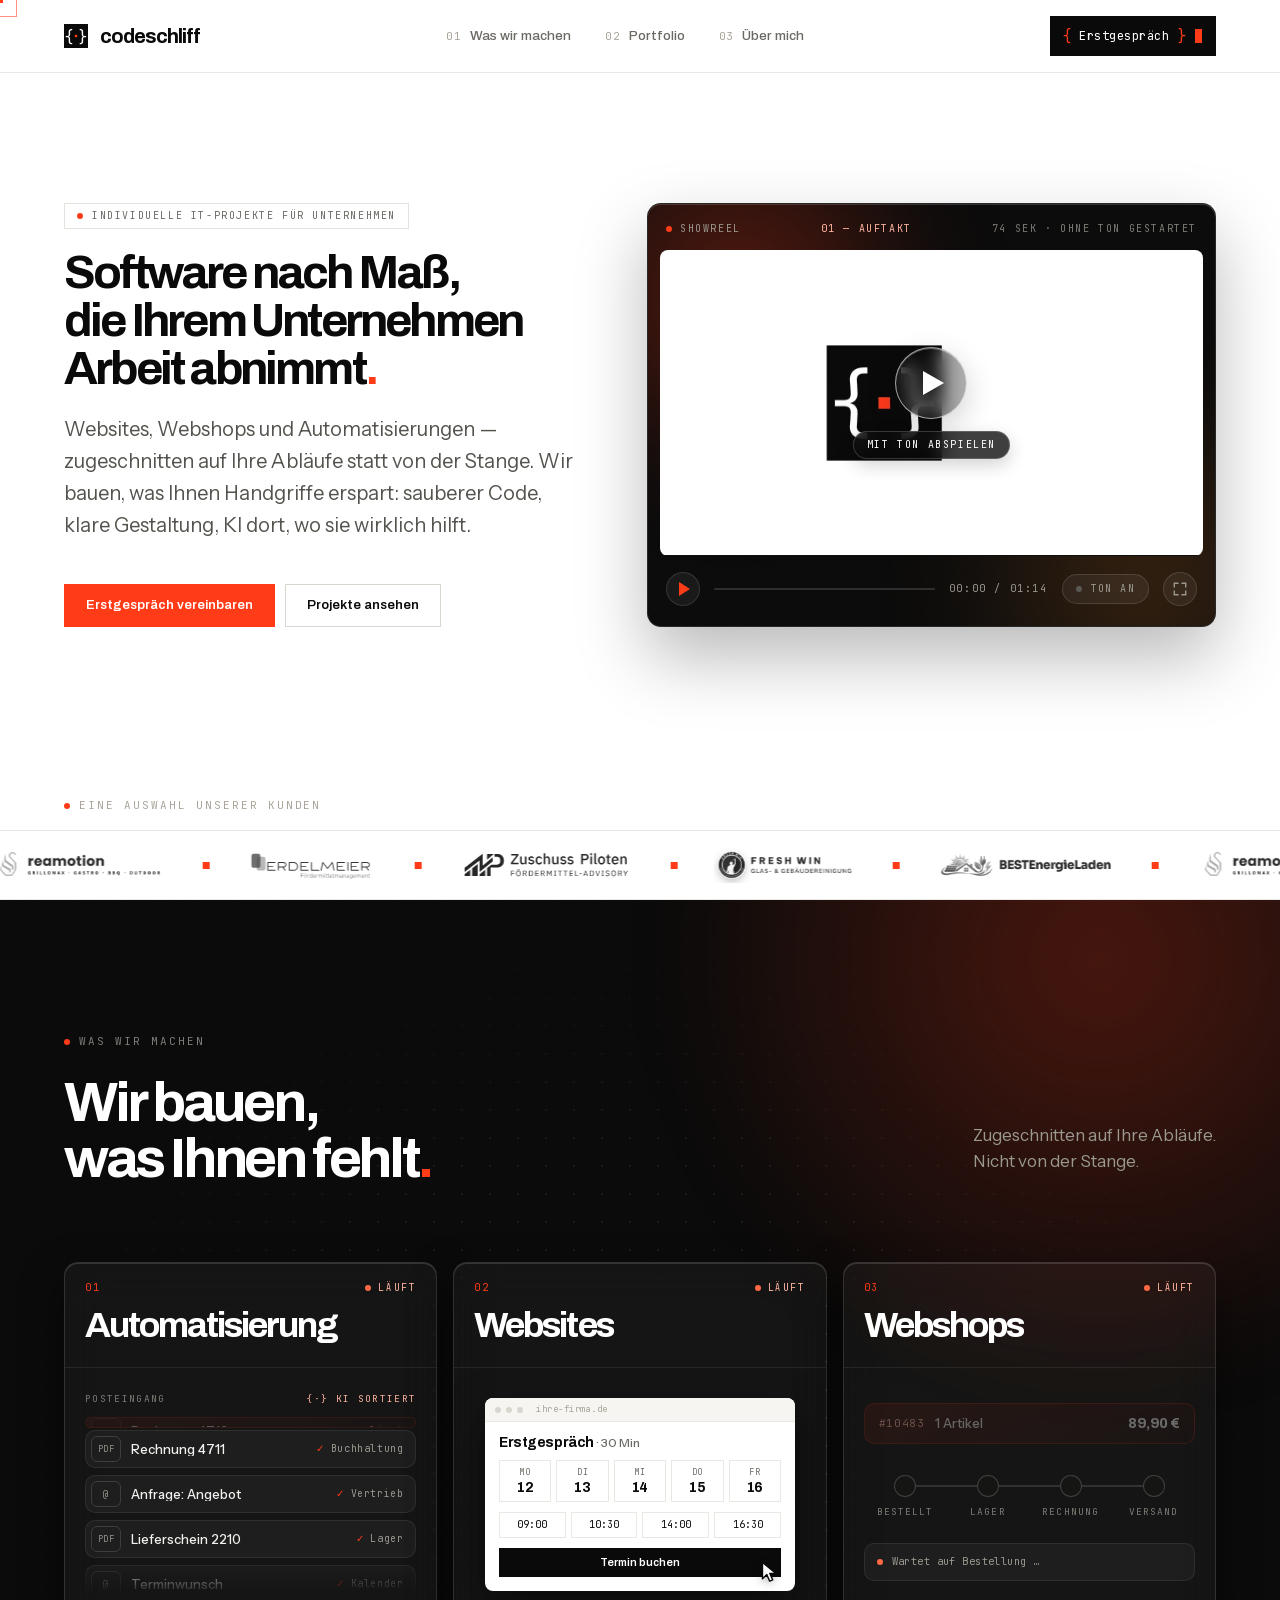
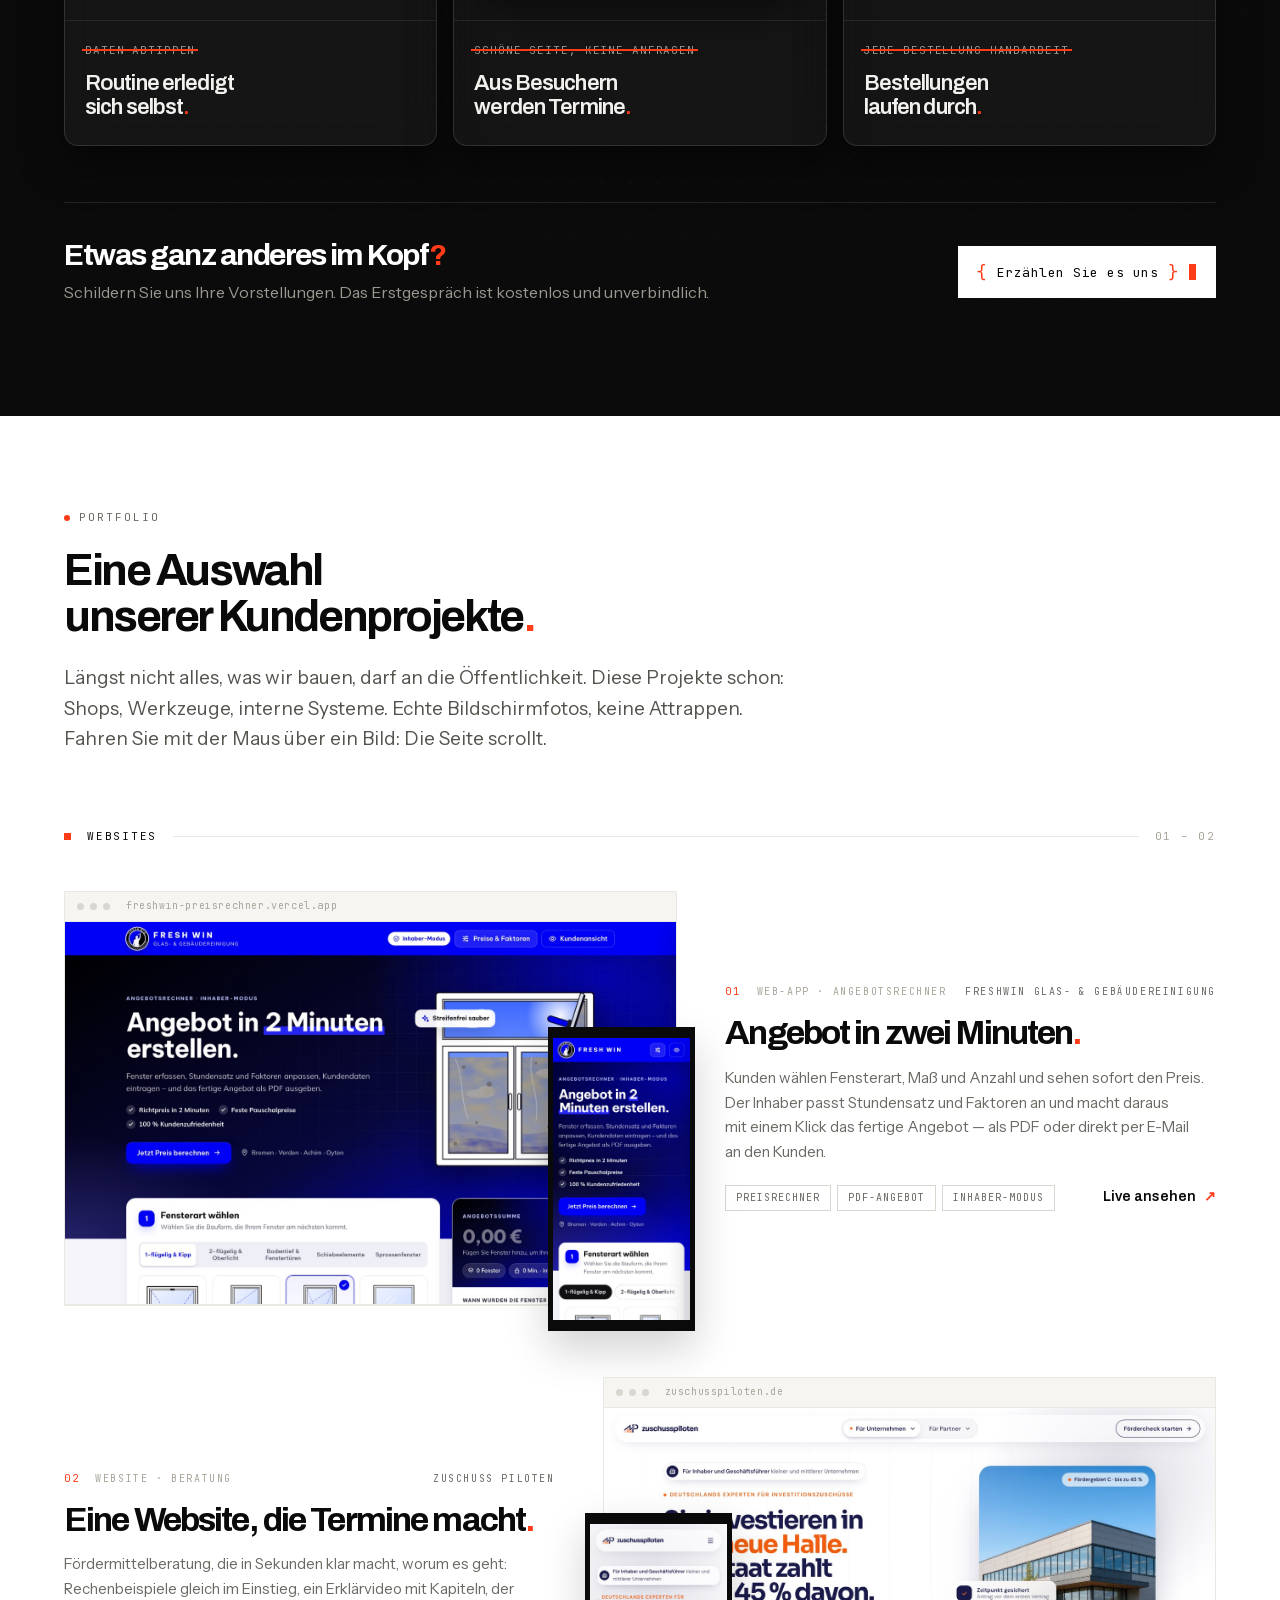
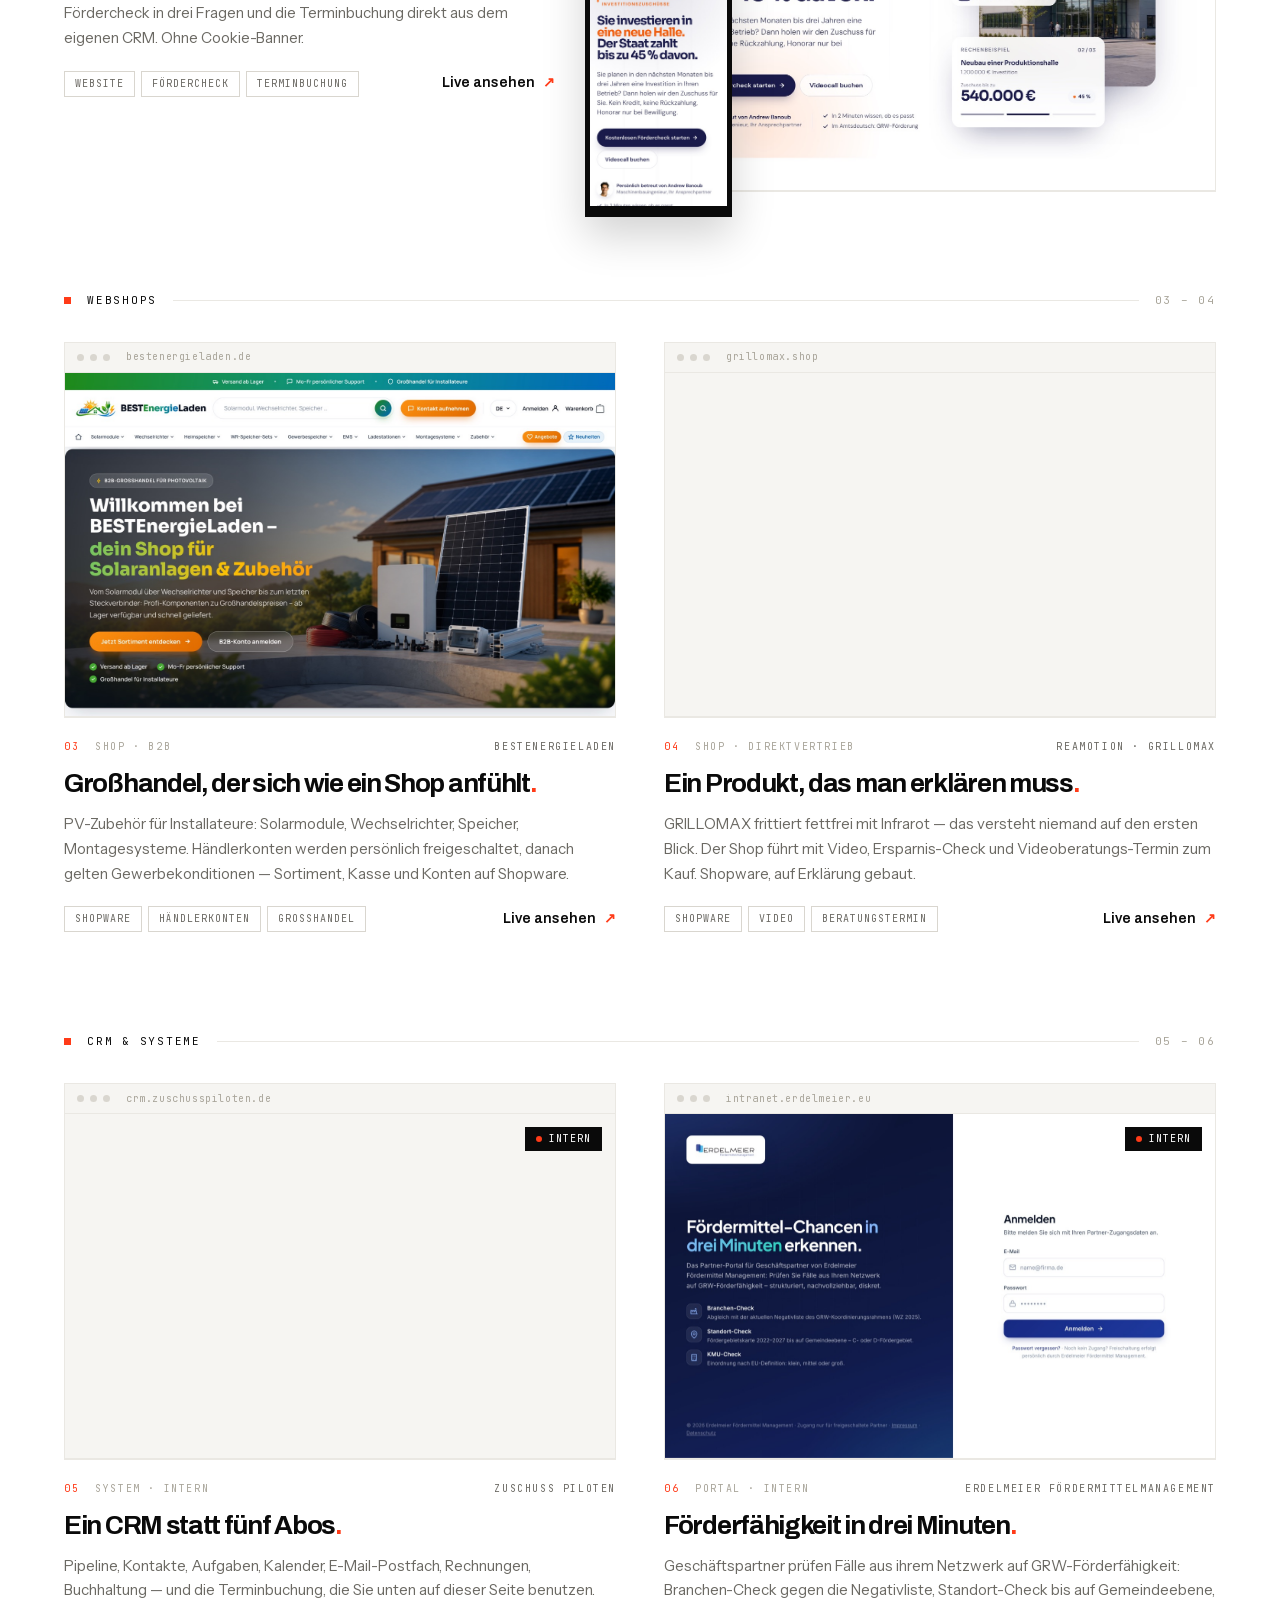
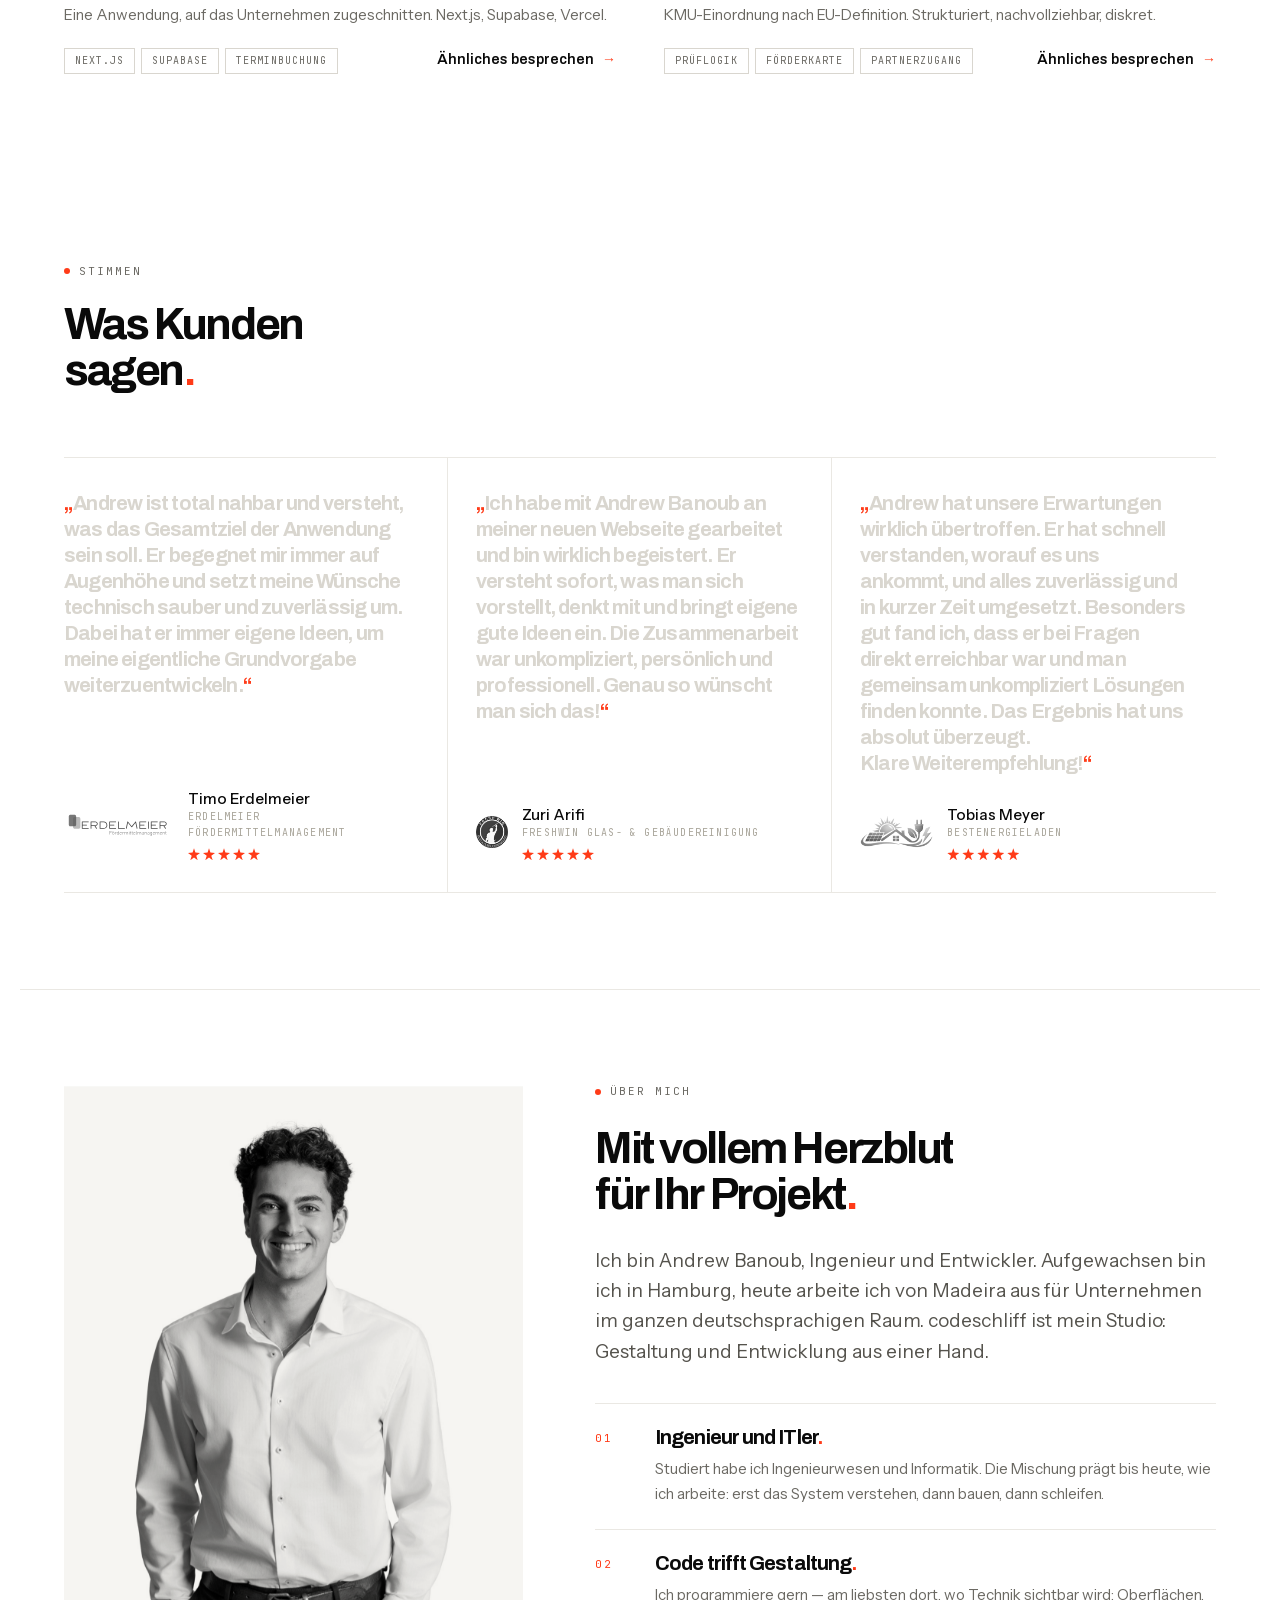
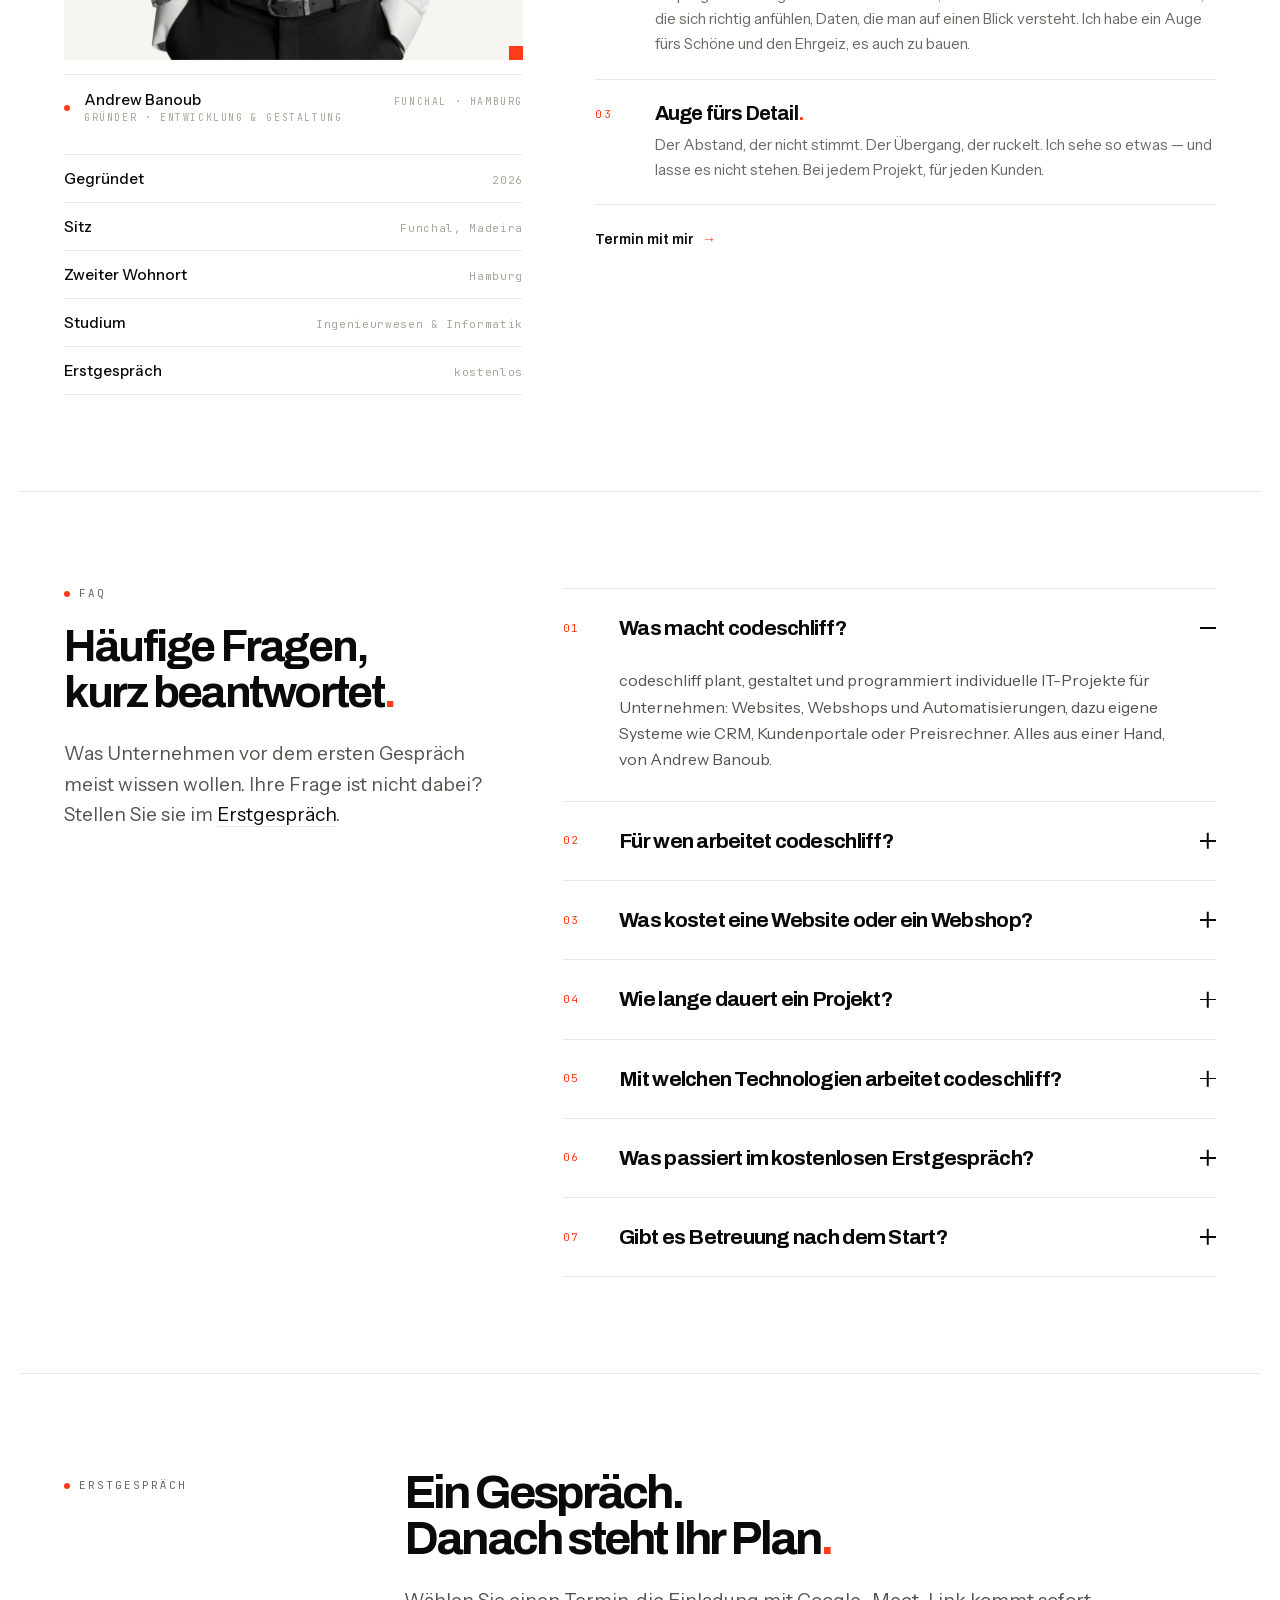
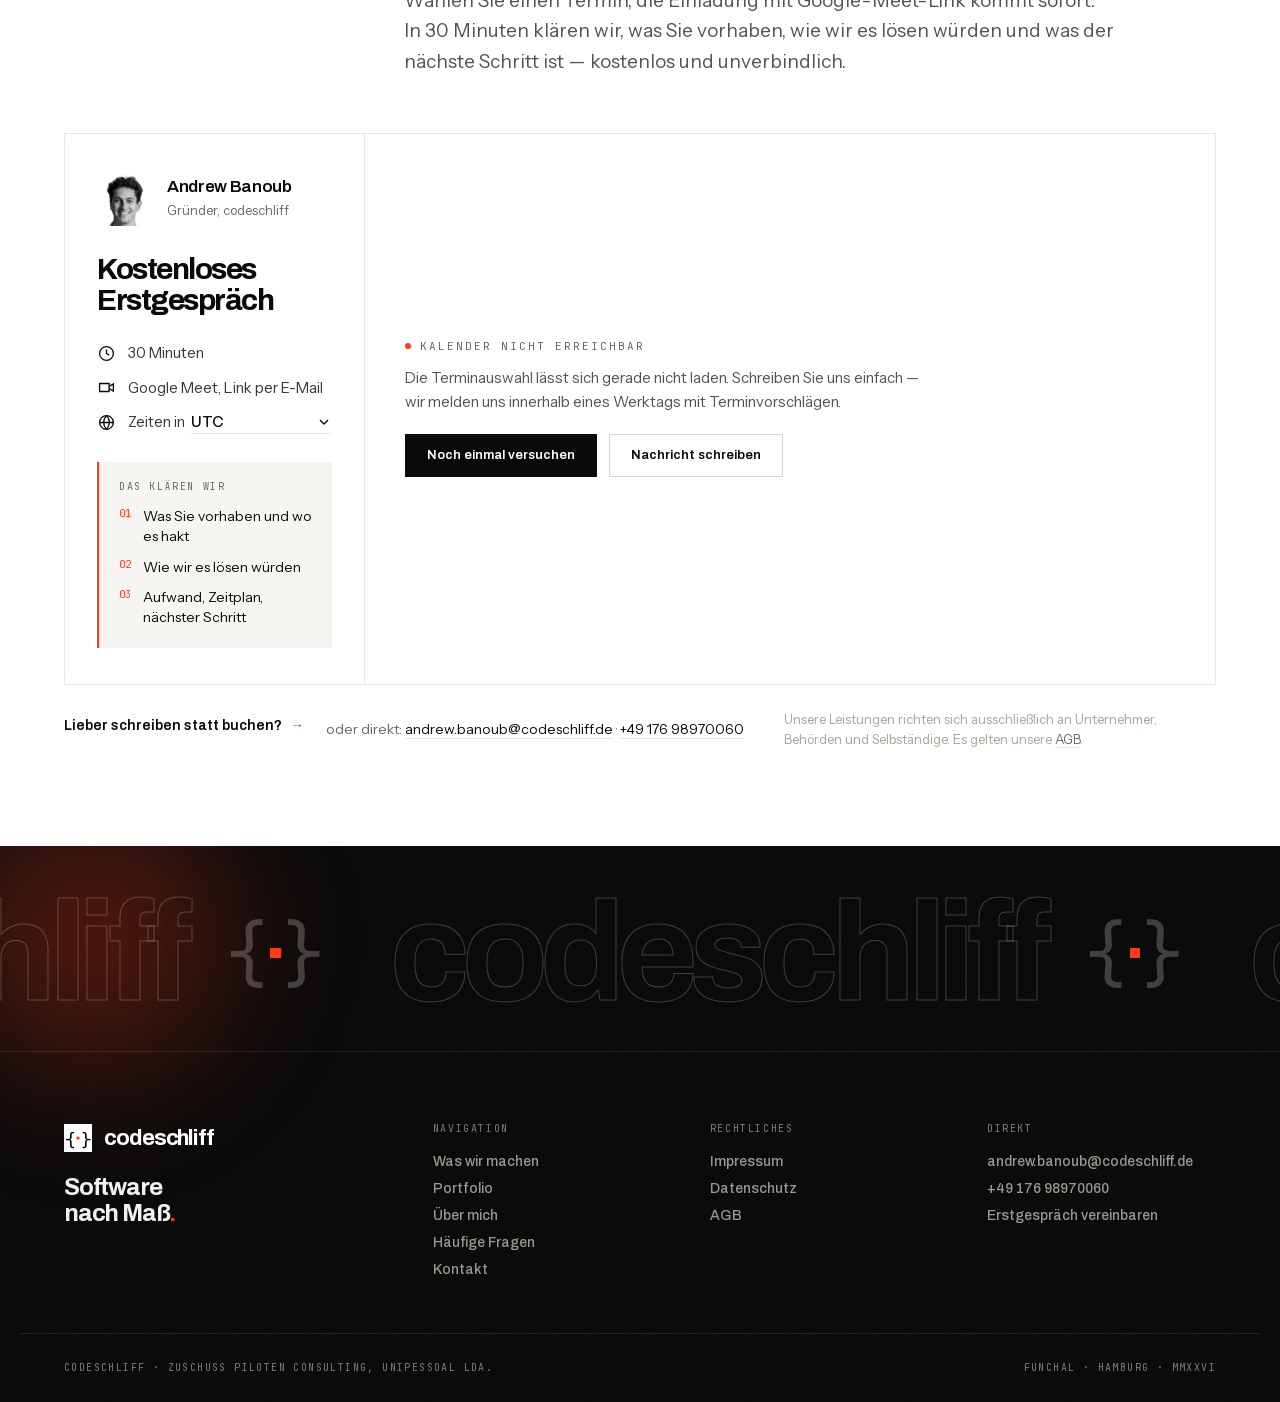
==== index.html @ 1fa479f0 "SEO-Ausbau: Kopfbereich, Datengraph, Haeufige Fragen, Sitemap, Icons - Titel und Beschreibung auf Su" ====
<!DOCTYPE html>
<html lang="de">
<head>
  <meta charset="UTF-8">
  <meta name="viewport" content="width=device-width, initial-scale=1.0">
  <title>Websites, Webshops &amp; Software nach Maß | codeschliff</title>
  <meta name="description" content="Websites, Webshops und Automatisierungen nach Maß für Unternehmen im deutschsprachigen Raum. Geplant und gebaut von Andrew Banoub. Erstgespräch kostenlos.">
  <meta name="author" content="Andrew Banoub">

  <link rel="canonical" href="https://codeschliff.de/">
  <link rel="alternate" hreflang="de" href="https://codeschliff.de/">
  <link rel="alternate" hreflang="x-default" href="https://codeschliff.de/">
  <meta name="robots" content="index, follow, max-image-preview:large, max-snippet:-1, max-video-preview:-1">
  <meta name="theme-color" content="#0A0A0A">
  <link rel="manifest" href="site.webmanifest">

  <!-- Vorschau beim Teilen. Absolute Adressen sind Pflicht: relative Pfade
       loesen nicht jeder Dienst zuverlaessig auf. -->
  <meta property="og:title" content="codeschliff: Software nach Maß, die Ihrem Unternehmen Arbeit abnimmt">
  <meta property="og:description" content="Individuelle Websites, Webshops und Automatisierungen für Unternehmen in Deutschland, Österreich und der Schweiz. Alles aus einer Hand, von Andrew Banoub. Kostenloses Erstgespräch per Google Meet.">
  <meta property="og:image" content="https://codeschliff.de/assets/img/og-codeschliff.png">
  <meta property="og:image:type" content="image/png">
  <meta property="og:image:width" content="1200">
  <meta property="og:image:height" content="630">
  <meta property="og:image:alt" content="codeschliff: Software nach Maß. Websites, Webshops, Automatisierung. Erstgespräch kostenlos.">
  <meta property="og:url" content="https://codeschliff.de/">
  <meta property="og:site_name" content="codeschliff">
  <meta property="og:type" content="website">
  <meta property="og:locale" content="de_DE">
  <meta property="og:video" content="https://codeschliff.de/assets/video/codeschliff.mp4">
  <meta property="og:video:type" content="video/mp4">
  <meta property="og:video:width" content="1920">
  <meta property="og:video:height" content="1080">

  <meta name="twitter:card" content="summary_large_image">
  <meta name="twitter:title" content="codeschliff: Software nach Maß, die Ihrem Unternehmen Arbeit abnimmt">
  <meta name="twitter:description" content="Individuelle Websites, Webshops und Automatisierungen für Unternehmen in Deutschland, Österreich und der Schweiz. Alles aus einer Hand, von Andrew Banoub. Kostenloses Erstgespräch per Google Meet.">
  <meta name="twitter:image" content="https://codeschliff.de/assets/img/og-codeschliff.png">
  <meta name="twitter:image:alt" content="codeschliff: Software nach Maß. Websites, Webshops, Automatisierung. Erstgespräch kostenlos.">

  <link rel="icon" type="image/png" sizes="48x48" href="assets/img/icon-48.png">
  <link rel="icon" type="image/png" sizes="192x192" href="assets/img/icon-192.png">
  <link rel="icon" type="image/png" sizes="32x32" href="assets/img/favicon-32.png">
  <link rel="icon" type="image/png" sizes="16x16" href="assets/img/favicon-16.png">
  <link rel="apple-touch-icon" sizes="180x180" href="assets/img/apple-touch-icon.png">

  <!-- Schneller Start: Schriften und Startbild des Films vorab, Verbindung zum Buchungs-CRM vorbereiten -->
  <link rel="preload" href="assets/fonts/Archivo-latin.woff2" as="font" type="font/woff2" crossorigin>
  <link rel="preload" href="assets/fonts/InstrumentSans-latin.woff2" as="font" type="font/woff2" crossorigin>
  <link rel="preload" href="assets/img/poster-film.jpg" as="image" fetchpriority="high">
  <link rel="preconnect" href="https://crm.zuschusspiloten.de" crossorigin>

  <link rel="stylesheet" href="css/fonts.css">
  <link rel="stylesheet" href="css/tokens.css">
  <link rel="stylesheet" href="css/style.css">
  <noscript><style>.preloader, .cursor, .scroll-progress { display: none !important; }</style></noscript>

  <!-- Strukturierte Daten (schema.org): Firma, Person, Website, Seite mit
       Fragen, Film und Portfolio als ein Graph. Die Fragen und Antworten
       muessen woertlich zum sichtbaren Abschnitt #fragen passen. -->
  <script type="application/ld+json">
  {
    "@context": "https://schema.org",
    "@graph": [
      {
        "@type": [
          "ProfessionalService",
          "Organization"
        ],
        "@id": "https://codeschliff.de/#organisation",
        "name": "codeschliff",
        "alternateName": "codeschliff.de",
        "legalName": "Zuschuss Piloten Consulting, Unipessoal Lda.",
        "url": "https://codeschliff.de/",
        "logo": {
          "@type": "ImageObject",
          "url": "https://codeschliff.de/assets/img/apple-touch-icon.png",
          "width": 180,
          "height": 180
        },
        "image": "https://codeschliff.de/assets/img/og-codeschliff.png",
        "description": "codeschliff plant, gestaltet und programmiert individuelle IT-Projekte für Unternehmen: Websites, Webshops und Automatisierungen, dazu eigene Systeme wie CRM, Kundenportale und Preisrechner. Software nach Maß, die Arbeit abnimmt.",
        "slogan": "Software nach Maß.",
        "email": "andrew.banoub@codeschliff.de",
        "telephone": "+49 176 98970060",
        "vatID": "PT519286251",
        "taxID": "519286251",
        "foundingDate": "2026",
        "address": {
          "@type": "PostalAddress",
          "streetAddress": "Impasse da Murta 3E",
          "postalCode": "9060-354",
          "addressLocality": "Funchal",
          "addressRegion": "Madeira",
          "addressCountry": "PT"
        },
        "founder": {
          "@id": "https://codeschliff.de/#andrew-banoub"
        },
        "employee": {
          "@id": "https://codeschliff.de/#andrew-banoub"
        },
        "contactPoint": {
          "@type": "ContactPoint",
          "contactType": "Erstgespräch und Anfragen",
          "email": "andrew.banoub@codeschliff.de",
          "telephone": "+49 176 98970060",
          "availableLanguage": [
            "de",
            "en"
          ],
          "areaServed": [
            "DE",
            "AT",
            "CH"
          ]
        },
        "areaServed": [
          {
            "@type": "Country",
            "name": "Deutschland"
          },
          {
            "@type": "Country",
            "name": "Österreich"
          },
          {
            "@type": "Country",
            "name": "Schweiz"
          }
        ],
        "knowsLanguage": [
          "de",
          "en"
        ],
        "knowsAbout": [
          "Webentwicklung",
          "Webdesign",
          "Webshop-Entwicklung",
          "Shopware",
          "Next.js",
          "Supabase",
          "Automatisierung von Geschäftsprozessen",
          "CRM-Entwicklung",
          "Individuelle Software",
          "Künstliche Intelligenz"
        ],
        "hasOfferCatalog": {
          "@type": "OfferCatalog",
          "name": "Leistungen von codeschliff",
          "itemListElement": [
            {
              "@type": "Offer",
              "itemOffered": {
                "@type": "Service",
                "name": "Websites",
                "serviceType": "Webdesign und Webentwicklung",
                "description": "Websites mit klarer Struktur und hohem Tempo, die aus Besuchern Anfragen und Termine machen.",
                "provider": {
                  "@id": "https://codeschliff.de/#organisation"
                },
                "areaServed": [
                  "DE",
                  "AT",
                  "CH"
                ]
              }
            },
            {
              "@type": "Offer",
              "itemOffered": {
                "@type": "Service",
                "name": "Webshops",
                "serviceType": "Webshop-Entwicklung",
                "description": "Webshops mit Sortiment, Kasse und Versand, angebunden an Lager und Rechnung, zum Beispiel mit Shopware.",
                "provider": {
                  "@id": "https://codeschliff.de/#organisation"
                },
                "areaServed": [
                  "DE",
                  "AT",
                  "CH"
                ]
              }
            },
            {
              "@type": "Offer",
              "itemOffered": {
                "@type": "Service",
                "name": "Automatisierung",
                "serviceType": "Prozessautomatisierung",
                "description": "Automatisierungen, die Routine erledigen: Daten nicht mehr abtippen, Anfragen und Dokumente automatisch sortieren, mit KI dort, wo sie hilft.",
                "provider": {
                  "@id": "https://codeschliff.de/#organisation"
                },
                "areaServed": [
                  "DE",
                  "AT",
                  "CH"
                ]
              }
            },
            {
              "@type": "Offer",
              "itemOffered": {
                "@type": "Service",
                "name": "Individuelle Software",
                "serviceType": "Softwareentwicklung nach Maß",
                "description": "Eigene Systeme wie CRM, Kundenportale, Partner-Portale und Preisrechner, zugeschnitten auf die Abläufe eines Unternehmens.",
                "provider": {
                  "@id": "https://codeschliff.de/#organisation"
                },
                "areaServed": [
                  "DE",
                  "AT",
                  "CH"
                ]
              }
            }
          ]
        }
      },
      {
        "@type": "Person",
        "@id": "https://codeschliff.de/#andrew-banoub",
        "name": "Andrew Banoub",
        "givenName": "Andrew",
        "familyName": "Banoub",
        "jobTitle": "Gründer von codeschliff, Ingenieur und Entwickler",
        "url": "https://codeschliff.de/#studio",
        "image": "https://codeschliff.de/assets/img/andrew-banoub.jpg",
        "worksFor": {
          "@id": "https://codeschliff.de/#organisation"
        },
        "description": "Ingenieur und Entwickler mit Studium in Ingenieurwesen und Informatik. Aufgewachsen in Hamburg, arbeitet von Madeira aus für Unternehmen im deutschsprachigen Raum.",
        "knowsLanguage": [
          "de",
          "en"
        ],
        "knowsAbout": [
          "Webentwicklung",
          "Webdesign",
          "Softwareentwicklung",
          "Automatisierung",
          "Ingenieurwesen",
          "Informatik"
        ]
      },
      {
        "@type": "WebSite",
        "@id": "https://codeschliff.de/#website",
        "url": "https://codeschliff.de/",
        "name": "codeschliff",
        "alternateName": "codeschliff.de",
        "description": "Websites, Webshops und Automatisierungen nach Maß für Unternehmen im deutschsprachigen Raum. Geplant und gebaut von Andrew Banoub. Erstgespräch kostenlos.",
        "inLanguage": "de-DE",
        "publisher": {
          "@id": "https://codeschliff.de/#organisation"
        }
      },
      {
        "@type": [
          "WebPage",
          "FAQPage"
        ],
        "@id": "https://codeschliff.de/#webseite",
        "url": "https://codeschliff.de/",
        "name": "Websites, Webshops & Software nach Maß | codeschliff",
        "description": "Websites, Webshops und Automatisierungen nach Maß für Unternehmen im deutschsprachigen Raum. Geplant und gebaut von Andrew Banoub. Erstgespräch kostenlos.",
        "inLanguage": "de-DE",
        "isPartOf": {
          "@id": "https://codeschliff.de/#website"
        },
        "about": {
          "@id": "https://codeschliff.de/#organisation"
        },
        "primaryImageOfPage": {
          "@type": "ImageObject",
          "url": "https://codeschliff.de/assets/img/og-codeschliff.png",
          "width": 1200,
          "height": 630
        },
        "dateModified": "2026-11-03",
        "mainEntity": [
          {
            "@type": "Question",
            "name": "Was macht codeschliff?",
            "acceptedAnswer": {
              "@type": "Answer",
              "text": "codeschliff plant, gestaltet und programmiert individuelle IT-Projekte für Unternehmen: Websites, Webshops und Automatisierungen, dazu eigene Systeme wie CRM, Kundenportale oder Preisrechner. Alles aus einer Hand, von Andrew Banoub."
            }
          },
          {
            "@type": "Question",
            "name": "Für wen arbeitet codeschliff?",
            "acceptedAnswer": {
              "@type": "Answer",
              "text": "Für Unternehmen, Selbständige und Behörden im deutschsprachigen Raum, also in Deutschland, Österreich und der Schweiz. Andrew arbeitet von Madeira aus, sein zweiter Wohnort ist Hamburg. Besprochen wird per Google Meet, Telefon und E-Mail."
            }
          },
          {
            "@type": "Question",
            "name": "Was kostet eine Website oder ein Webshop?",
            "acceptedAnswer": {
              "@type": "Answer",
              "text": "Das hängt vom Umfang ab: wie viele Seiten, welche Funktionen, welche Anbindungen an bestehende Systeme. Nach dem kostenlosen Erstgespräch bekommen Sie ein klares Angebot, bevor die Arbeit beginnt."
            }
          },
          {
            "@type": "Question",
            "name": "Wie lange dauert ein Projekt?",
            "acceptedAnswer": {
              "@type": "Answer",
              "text": "Eine klare Website steht oft schon nach wenigen Wochen. Ein Webshop oder ein System mit Schnittstellen braucht mehr Zeit. Den Zeitplan legen wir im Erstgespräch gemeinsam fest."
            }
          },
          {
            "@type": "Question",
            "name": "Mit welchen Technologien arbeitet codeschliff?",
            "acceptedAnswer": {
              "@type": "Answer",
              "text": "Mit dem, was zum Projekt passt. Websites und Systeme entstehen zum Beispiel mit Next.js, Supabase und Vercel, Webshops mit Shopware. KI kommt dort zum Einsatz, wo sie wirklich Arbeit abnimmt, etwa beim Sortieren eingehender Anfragen und Dokumente."
            }
          },
          {
            "@type": "Question",
            "name": "Was passiert im kostenlosen Erstgespräch?",
            "acceptedAnswer": {
              "@type": "Answer",
              "text": "Wir sprechen 30 Minuten per Google Meet, kostenlos und unverbindlich. Wir klären, was Sie vorhaben, wie wir es lösen würden und was der nächste Schritt ist. Den Termin buchen Sie direkt hier auf der Seite."
            }
          },
          {
            "@type": "Question",
            "name": "Gibt es Betreuung nach dem Start?",
            "acceptedAnswer": {
              "@type": "Answer",
              "text": "Ja. Auf Wunsch kümmert sich codeschliff auch nach dem Start um Betrieb, Pflege und Weiterentwicklung, damit Website, Shop oder System zuverlässig weiterlaufen."
            }
          }
        ]
      },
      {
        "@type": "VideoObject",
        "@id": "https://codeschliff.de/#film",
        "name": "codeschliff Showreel: Software nach Maß in 74 Sekunden",
        "description": "Kurzfilm über codeschliff: Websites, Webshops und Automatisierungen, die Routine erledigen und Unternehmen Arbeit abnehmen.",
        "thumbnailUrl": [
          "https://codeschliff.de/assets/img/poster-film.jpg"
        ],
        "uploadDate": "2026-10-13T12:00:00+02:00",
        "duration": "PT1M14S",
        "contentUrl": "https://codeschliff.de/assets/video/codeschliff.mp4",
        "inLanguage": "de",
        "publisher": {
          "@id": "https://codeschliff.de/#organisation"
        },
        "isPartOf": {
          "@id": "https://codeschliff.de/#webseite"
        }
      },
      {
        "@type": "ItemList",
        "@id": "https://codeschliff.de/#portfolio",
        "name": "Portfolio: Eine Auswahl unserer Kundenprojekte",
        "numberOfItems": 6,
        "itemListElement": [
          {
            "@type": "ListItem",
            "position": 1,
            "item": {
              "@type": "CreativeWork",
              "name": "Angebot in zwei Minuten",
              "description": "Kunden wählen Fensterart, Maß und Anzahl und sehen sofort den Preis. Der Inhaber macht daraus mit einem Klick das fertige Angebot als PDF oder per E-Mail.",
              "genre": "Web-App, Angebotsrechner",
              "image": "https://codeschliff.de/assets/img/arbeiten/freshwin-desktop.jpg",
              "creator": {
                "@id": "https://codeschliff.de/#organisation"
              },
              "sourceOrganization": {
                "@type": "Organization",
                "name": "FreshWin Glas- & Gebäudereinigung"
              },
              "url": "https://freshwin-preisrechner.vercel.app/"
            }
          },
          {
            "@type": "ListItem",
            "position": 2,
            "item": {
              "@type": "CreativeWork",
              "name": "Eine Website, die Termine macht",
              "description": "Fördermittelberatung mit Rechenbeispielen im Einstieg, Erklärvideo mit Kapiteln, Fördercheck in drei Fragen und Terminbuchung direkt aus dem eigenen CRM.",
              "genre": "Website, Beratung",
              "image": "https://codeschliff.de/assets/img/arbeiten/zuschusspiloten-desktop.jpg",
              "creator": {
                "@id": "https://codeschliff.de/#organisation"
              },
              "sourceOrganization": {
                "@type": "Organization",
                "name": "Zuschuss Piloten"
              },
              "url": "https://zuschusspiloten.de/"
            }
          },
          {
            "@type": "ListItem",
            "position": 3,
            "item": {
              "@type": "CreativeWork",
              "name": "Großhandel, der sich wie ein Shop anfühlt",
              "description": "PV-Zubehör für Installateure mit persönlich freigeschalteten Händlerkonten und Gewerbekonditionen auf Shopware.",
              "genre": "Webshop, B2B (Shopware)",
              "image": "https://codeschliff.de/assets/img/arbeiten/bestenergieladen-desktop.jpg",
              "creator": {
                "@id": "https://codeschliff.de/#organisation"
              },
              "sourceOrganization": {
                "@type": "Organization",
                "name": "BESTEnergieLaden"
              },
              "url": "https://bestenergieladen.de/"
            }
          },
          {
            "@type": "ListItem",
            "position": 4,
            "item": {
              "@type": "CreativeWork",
              "name": "Ein Produkt, das man erklären muss",
              "description": "Shop für eine fettfreie Infrarot-Fritteuse, der mit Video, Ersparnis-Check und Videoberatungs-Termin zum Kauf führt.",
              "genre": "Webshop, Direktvertrieb (Shopware)",
              "image": "https://codeschliff.de/assets/img/arbeiten/grillomax-desktop.jpg",
              "creator": {
                "@id": "https://codeschliff.de/#organisation"
              },
              "sourceOrganization": {
                "@type": "Organization",
                "name": "reamotion · GRILLOMAX"
              },
              "url": "https://grillomax.shop/"
            }
          },
          {
            "@type": "ListItem",
            "position": 5,
            "item": {
              "@type": "CreativeWork",
              "name": "Ein CRM statt fünf Abos",
              "description": "Pipeline, Kontakte, Aufgaben, Kalender, E-Mail-Postfach, Rechnungen und Buchhaltung in einer auf das Unternehmen zugeschnittenen Anwendung (Next.js, Supabase, Vercel).",
              "genre": "Individuelle Software, CRM",
              "image": "https://codeschliff.de/assets/img/arbeiten/crm-desktop.jpg",
              "creator": {
                "@id": "https://codeschliff.de/#organisation"
              },
              "sourceOrganization": {
                "@type": "Organization",
                "name": "Zuschuss Piloten"
              }
            }
          },
          {
            "@type": "ListItem",
            "position": 6,
            "item": {
              "@type": "CreativeWork",
              "name": "Förderfähigkeit in drei Minuten",
              "description": "Partner-Portal, in dem Geschäftspartner Fälle auf GRW-Förderfähigkeit prüfen: Branchen-, Standort- und KMU-Check.",
              "genre": "Partner-Portal",
              "image": "https://codeschliff.de/assets/img/arbeiten/intranet-desktop.jpg",
              "creator": {
                "@id": "https://codeschliff.de/#organisation"
              },
              "sourceOrganization": {
                "@type": "Organization",
                "name": "Erdelmeier Fördermittelmanagement"
              }
            }
          }
        ]
      }
    ]
  }
  </script>
</head>
<body>

  <a class="skip-link" href="#top">Zum Inhalt springen</a>

  <!-- ══════════════════ PRELOADER ══════════════════ -->
  <div class="preloader" id="preloader" aria-hidden="true">
    <div class="preloader__mark">
      <span class="preloader__brace preloader__brace--l">{</span>
      <span class="preloader__dot"></span>
      <span class="preloader__brace preloader__brace--r">}</span>
    </div>
    <div class="preloader__meta">
      <span class="preloader__label">codeschliff wird geladen</span>
      <span class="preloader__count" id="preloaderCount">0</span>
    </div>
  </div>

  <!-- ══════════════════ CURSOR ══════════════════ -->
  <div class="cursor" id="cursor" aria-hidden="true">
    <div class="cursor__dot" id="cursorDot"></div>
    <div class="cursor__ring" id="cursorRing"><span class="cursor__label" id="cursorLabel"></span></div>
  </div>

  <!-- Scroll-Fortschritt -->
  <div class="scroll-progress" id="scrollProgress" aria-hidden="true"></div>

  <!-- ══════════════════ KOPFZEILE ══════════════════ -->
  <header class="header" id="header">
    <div class="header__inner">
      <a href="#top" class="header__brand" data-cursor="link" aria-label="codeschliff — zum Seitenanfang">
        <svg class="logo-mark" width="24" height="24" viewBox="0 0 100 100" aria-hidden="true">
          <rect class="logo-mark__bg" width="100" height="100" fill="#0A0A0A"/>
          <text class="logo-mark__brace" x="21" y="54" font-size="66" text-anchor="middle" dominant-baseline="central" fill="#FFFFFF">{</text>
          <rect class="logo-mark__dot" x="45" y="45" width="10" height="10" fill="#FF3B18"/>
          <text class="logo-mark__brace" x="79" y="54" font-size="66" text-anchor="middle" dominant-baseline="central" fill="#FFFFFF">}</text>
        </svg>
        <span class="header__wordmark">codeschliff</span>
      </a>
      <nav class="header__nav" aria-label="Hauptnavigation">
        <a href="#was" class="header__link" data-cursor="link"><span class="header__num">01</span><span data-scramble>Was wir machen</span></a>
        <a href="#arbeiten" class="header__link" data-cursor="link"><span class="header__num">02</span><span data-scramble>Portfolio</span></a>
        <a href="#studio" class="header__link" data-cursor="link"><span class="header__num">03</span><span data-scramble>Über mich</span></a>
      </nav>
      <div class="header__side">
        <a href="#kontakt" class="btn-code header__cta" data-cursor="button" data-magnetic aria-label="Erstgespräch vereinbaren">
          <span class="btn-code__klammer" aria-hidden="true">{</span>
          <span class="btn-code__text" data-scramble>Erstgespräch</span>
          <span class="btn-code__klammer" aria-hidden="true">}</span>
          <span class="btn-code__cursor" aria-hidden="true"></span>
        </a>
      </div>
      <button class="header__burger" id="burger" aria-label="Menü öffnen" aria-expanded="false" aria-controls="mobileNav">
        <span></span><span></span>
      </button>
    </div>
  </header>

  <!-- Mobile Navigation -->
  <div class="mobile-nav" id="mobileNav" aria-hidden="true">
    <nav class="mobile-nav__list" aria-label="Mobile Navigation">
      <a href="#was" class="mobile-nav__link"><span>01</span>Was wir machen</a>
      <a href="#arbeiten" class="mobile-nav__link"><span>02</span>Portfolio</a>
      <a href="#studio" class="mobile-nav__link"><span>03</span>Über mich</a>
      <a href="#kontakt" class="mobile-nav__link mobile-nav__link--active"><span>04</span>Erstgespräch</a>
    </nav>
    <div class="mobile-nav__meta">
      <span>andrew.banoub@codeschliff.de</span>
      <span>Funchal · Hamburg</span>
    </div>
  </div>

  <main id="top">

    <!-- ══════════════════ HERO ══════════════════ -->
    <section class="hero" id="hero">
      <div class="hero__inner">
        <div class="hero__text">
          <div class="chip" data-reveal>
            <span class="chip__dot"></span>Individuelle IT-Projekte für Unternehmen
          </div>
          <h1 class="hero__title" aria-label="Software nach Maß, die Ihrem Unternehmen Arbeit abnimmt.">
            <span class="hero__line"><span class="hero__line-inner">Software nach&nbsp;Maß,</span></span>
            <span class="hero__line"><span class="hero__line-inner">die Ihrem Unternehmen</span></span>
            <span class="hero__line"><span class="hero__line-inner">Arbeit abnimmt<span class="text-signal">.</span></span></span>
          </h1>
          <p class="hero__lead" data-reveal>Websites, Webshops und Automatisierungen&nbsp;— zugeschnitten auf Ihre Abläufe statt von der Stange. Wir bauen, was Ihnen Handgriffe erspart: sauberer Code, klare Gestaltung, KI dort, wo sie wirklich&nbsp;hilft.</p>
          <div class="hero__actions" data-reveal>
            <a href="#kontakt" class="btn btn--primary" data-cursor="button" data-magnetic>Erstgespräch vereinbaren</a>
            <a href="#arbeiten" class="btn btn--outline" data-cursor="button" data-magnetic>Projekte ansehen</a>
          </div>
        </div>

        <!-- Das Kino: der Markenfilm als Leinwand. Die Infoleiste liegt
             ausserhalb des Bildes, weil der Film eigene Ecklabels traegt. -->
        <div class="hero__kino-wrap">
        <div class="kino" id="kino" data-hero-panel>
          <div class="grain" aria-hidden="true"></div>
          <div class="glow glow--a" aria-hidden="true"></div>
          <div class="glow glow--b" aria-hidden="true"></div>
          <div class="kino__leiste kino__leiste--oben">
            <span class="kino__label" aria-hidden="true"><i></i>Showreel</span>
            <span class="kino__kapitel" id="kinoKapitel" aria-hidden="true">01 — Auftakt</span>
            <span class="kino__dauer" aria-hidden="true">74 Sek · ohne Ton gestartet</span>
            <!-- nur in der Grossansicht sichtbar -->
            <button type="button" class="kino__zu" id="kinoZu" data-cursor="button" aria-label="Grossansicht schliessen"><span>Schließen</span><kbd>Esc</kbd></button>
          </div>
          <div class="kino__leinwand" id="kinoLeinwand">
            <video id="kinoVideo" data-cursor="link" data-cursor-label="ansehen" src="assets/video/codeschliff.mp4" poster="assets/img/poster-film.jpg" autoplay muted loop playsinline preload="metadata" aria-label="codeschliff Showreel: Websites, Webshops und Automatisierungen, 74 Sekunden"></video>
            <!-- Grosses Play-Zeichen und Klick aufs Bild: holen den Film in die
                 Grossansicht, mit Ton (beim ersten Mal von vorn). In der
                 Grossansicht pausiert ein Klick aufs Bild. -->
            <button type="button" class="kino__overlay" id="kinoOverlay" data-cursor="button" aria-label="Film in Grossansicht mit Ton abspielen">
              <span class="kino__playzeichen" aria-hidden="true"></span>
              <span class="kino__overlay-text" id="kinoOverlayText">Mit Ton abspielen</span>
            </button>
          </div>
          <div class="kino__leiste kino__leiste--unten">
            <button type="button" class="kino__pp" id="kinoPP" aria-label="Pause" data-cursor="button"><i aria-hidden="true"></i></button>
            <button type="button" class="kino__fortschritt" id="kinoSpur" aria-label="Im Film springen" data-cursor="button"><i id="kinoFortschritt"></i></button>
            <span class="kino__zeit kino__zeit--unten"><span id="kinoZeit">00:00</span> / 01:14</span>
            <button type="button" class="kino__ton" id="kinoTon" aria-pressed="false" data-cursor="button"><i aria-hidden="true"></i><span>Ton an</span></button>
            <button type="button" class="kino__voll" id="kinoVoll" aria-label="Vollbild" data-cursor="button"><svg viewBox="0 0 16 16" aria-hidden="true"><path class="kino__voll-auf" d="M1.5 5.5v-4h4M10.5 1.5h4v4M14.5 10.5v4h-4M5.5 14.5h-4v-4"/><path class="kino__voll-zu" d="M5.5 1.5v4h-4M14.5 5.5h-4v-4M10.5 14.5v-4h4M1.5 10.5h4v4"/></svg></button>
          </div>
        </div>
        </div>
      </div>
      <!-- Kundenleiste am unteren Rand des Heros: verankert die Falz -->
      <div class="hero__band">
        <div class="hero__band-label"><span class="label">Eine Auswahl unserer Kunden</span></div>
        <div class="marquee" aria-label="Kunden">
      <div class="marquee__track" id="marqueeTrack">
        <div class="marquee__group">
          <span class="kunde"><img src="assets/img/kunden/freshwin-wortmarke.png" alt="FreshWin Glas- und Gebäudereinigung" width="855" height="216" loading="lazy"></span><i></i>
          <span class="kunde"><img src="assets/img/kunden/bestenergieladen-wortmarke.png" alt="BESTEnergieLaden" width="1083" height="216" loading="lazy"></span><i></i>
          <span class="kunde"><img src="assets/img/kunden/grillomax-wortmarke.png" alt="reamotion GRILLOMAX" width="1005" height="204" loading="lazy"></span><i></i>
          <span class="kunde"><img src="assets/img/kunden/erdelmeier.svg" alt="Erdelmeier Fördermittelmanagement"  loading="lazy"></span><i></i>
          <span class="kunde"><img src="assets/img/kunden/zuschusspiloten.svg" alt="Zuschuss Piloten"  loading="lazy"></span><i></i>
        </div>
        <div class="marquee__group" aria-hidden="true">
          <span class="kunde"><img src="assets/img/kunden/freshwin-wortmarke.png" alt="" width="855" height="216" loading="lazy"></span><i></i>
          <span class="kunde"><img src="assets/img/kunden/bestenergieladen-wortmarke.png" alt="" width="1083" height="216" loading="lazy"></span><i></i>
          <span class="kunde"><img src="assets/img/kunden/grillomax-wortmarke.png" alt="" width="1005" height="204" loading="lazy"></span><i></i>
          <span class="kunde"><img src="assets/img/kunden/erdelmeier.svg" alt=""  loading="lazy"></span><i></i>
          <span class="kunde"><img src="assets/img/kunden/zuschusspiloten.svg" alt=""  loading="lazy"></span><i></i>
        </div>
        <div class="marquee__group" aria-hidden="true">
          <span class="kunde"><img src="assets/img/kunden/freshwin-wortmarke.png" alt="" width="855" height="216" loading="lazy"></span><i></i>
          <span class="kunde"><img src="assets/img/kunden/bestenergieladen-wortmarke.png" alt="" width="1083" height="216" loading="lazy"></span><i></i>
          <span class="kunde"><img src="assets/img/kunden/grillomax-wortmarke.png" alt="" width="1005" height="204" loading="lazy"></span><i></i>
          <span class="kunde"><img src="assets/img/kunden/erdelmeier.svg" alt=""  loading="lazy"></span><i></i>
          <span class="kunde"><img src="assets/img/kunden/zuschusspiloten.svg" alt=""  loading="lazy"></span><i></i>
        </div>
      </div>
        </div>
      </div>
    </section>

    <!-- ══════════════════ WAS WIR MACHEN ══════════════════
         Dunkle Buehne, drei Glaskarten. Jede zeigt ein kleines System im
         Betrieb (js/was.js). Ohne JS oder bei reduzierter Bewegung steht
         der Endzustand aus dem HTML. Die Buehnen sind Illustration und
         fuer Screenreader ausgeblendet; die Aussage steht im Kartentext. -->
    <section class="was on-dark" id="was">
      <div class="grain" aria-hidden="true"></div>
      <div class="was__glow" aria-hidden="true"></div>
      <div class="was__inner">
        <div class="was__kopf">
          <div class="label label--on-dark" data-reveal>Was wir machen</div>
          <h2 class="was__titel" data-split-lines>Wir bauen,<br>was Ihnen fehlt<span class="text-signal">.</span></h2>
          <p class="was__lead" data-reveal>Zugeschnitten auf Ihre Abläufe.<br>Nicht von der&nbsp;Stange.</p>
        </div>

        <div class="was__systeme" data-reveal-group>

          <article class="system" data-system="post">
            <div class="system__kopf">
              <div class="system__zeile"><span class="system__nr">01</span><span class="system__live" aria-hidden="true"><i></i>läuft</span></div>
              <h3 class="system__titel">Automatisierung</h3>
            </div>
            <div class="system__buehne" aria-hidden="true">
              <div class="post">
                <div class="post__leiste"><span>Posteingang</span><span class="post__ki">{&middot;} KI sortiert</span></div>
                <ul class="post__liste" data-post-liste>
                  <li class="post__zeile"><span class="post__typ">PDF</span><span class="post__titel">Rechnung 4711</span><span class="post__status"><b>✓</b>Buchhaltung</span></li>
                  <li class="post__zeile"><span class="post__typ">@</span><span class="post__titel">Anfrage: Angebot</span><span class="post__status"><b>✓</b>Vertrieb</span></li>
                  <li class="post__zeile"><span class="post__typ">PDF</span><span class="post__titel">Lieferschein 2210</span><span class="post__status"><b>✓</b>Lager</span></li>
                  <li class="post__zeile"><span class="post__typ">@</span><span class="post__titel">Terminwunsch</span><span class="post__status"><b>✓</b>Kalender</span></li>
                </ul>
              </div>
            </div>
            <div class="system__text">
              <p class="system__vorher"><span class="sr-only">Statt: </span><s>Daten abtippen</s></p>
              <p class="system__nachher">Routine erledigt<br>sich selbst<span class="text-signal">.</span></p>
            </div>
          </article>

          <article class="system" data-system="termin">
            <div class="system__kopf">
              <div class="system__zeile"><span class="system__nr">02</span><span class="system__live" aria-hidden="true"><i></i>läuft</span></div>
              <h3 class="system__titel">Websites</h3>
            </div>
            <div class="system__buehne" aria-hidden="true">
              <div class="termin" data-termin>
                <div class="termin__leiste"><i></i><i></i><i></i><em>ihre-firma.de</em></div>
                <div class="termin__body">
                  <div class="termin__titel">Erstgespräch <span>· 30 Min</span></div>
                  <div class="termin__tage">
                    <span>Mo<b>12</b></span><span class="is-gewaehlt">Di<b>13</b></span><span>Mi<b>14</b></span><span>Do<b>15</b></span><span>Fr<b>16</b></span>
                  </div>
                  <div class="termin__slots">
                    <span>09:00</span><span class="is-gewaehlt">10:30</span><span>14:00</span><span>16:30</span>
                  </div>
                  <span class="termin__knopf">Termin buchen</span>
                </div>
                <div class="termin__toast"><b>✓</b><span data-termin-text>Gebucht · Di, 10:30</span></div>
                <svg class="termin__zeiger" width="18" height="22" viewBox="0 0 18 22"><path d="M1.5 1.5v16.2l4.3-4.1 2.9 6.6 3-1.3-2.9-6.5h6.1z" fill="#fff" stroke="#0A0A0A" stroke-width="1.4" stroke-linejoin="round"/></svg>
              </div>
            </div>
            <div class="system__text">
              <p class="system__vorher"><span class="sr-only">Statt: </span><s>Schöne Seite, keine Anfragen</s></p>
              <p class="system__nachher">Aus Besuchern<br>werden Termine<span class="text-signal">.</span></p>
            </div>
          </article>

          <article class="system" data-system="lauf">
            <div class="system__kopf">
              <div class="system__zeile"><span class="system__nr">03</span><span class="system__live" aria-hidden="true"><i></i>läuft</span></div>
              <h3 class="system__titel">Webshops</h3>
            </div>
            <div class="system__buehne" aria-hidden="true">
              <div class="lauf" data-lauf>
                <div class="lauf__bestellung"><span class="lauf__nr" data-lauf-nr>#10482</span><span data-lauf-art>3 Artikel</span><span class="lauf__summe" data-lauf-summe>249,00&nbsp;€</span></div>
                <div class="lauf__strecke">
                  <div class="lauf__spur"><b data-lauf-fuellung></b></div>
                  <ol>
                    <li class="is-fertig"><i></i><span>Bestellt</span></li>
                    <li class="is-fertig"><i></i><span>Lager</span></li>
                    <li class="is-fertig"><i></i><span>Rechnung</span></li>
                    <li class="is-fertig"><i></i><span>Versand</span></li>
                  </ol>
                </div>
                <div class="lauf__log"><i></i><span data-lauf-log>Versandlabel gedruckt · Kunde informiert</span></div>
              </div>
            </div>
            <div class="system__text">
              <p class="system__vorher"><span class="sr-only">Statt: </span><s>Jede Bestellung Handarbeit</s></p>
              <p class="system__nachher">Bestellungen<br>laufen durch<span class="text-signal">.</span></p>
            </div>
          </article>

        </div>

        <div class="was__schluss" data-reveal>
          <div>
            <p class="was__frage">Etwas ganz anderes im Kopf<span class="text-signal">?</span></p>
            <p class="was__antwort">Schildern Sie uns Ihre Vorstellungen. Das Erstgespräch ist kostenlos und&nbsp;unverbindlich.</p>
          </div>
          <a href="#kontakt" class="btn-code btn-code--hell" data-cursor="button" data-magnetic aria-label="Erstgespräch vereinbaren">
            <span class="btn-code__klammer" aria-hidden="true">{</span>
            <span class="btn-code__text" data-scramble>Erzählen Sie es uns</span>
            <span class="btn-code__klammer" aria-hidden="true">}</span>
            <span class="btn-code__cursor" aria-hidden="true"></span>
          </a>
        </div>
      </div>
    </section>

    <!-- ══════════════════ ARBEITEN ══════════════════ -->
    <section class="arbeiten section" id="arbeiten">
      <div class="section__head">
        <div class="label" data-reveal>Portfolio</div>
        <h2 class="section__title" data-split-lines>Eine Auswahl<br>unserer Kundenprojekte<span class="text-signal">.</span></h2>
        <p class="section__lead" data-reveal>Längst nicht alles, was wir bauen, darf an die Öffentlichkeit. Diese Projekte schon: Shops, Werkzeuge, interne Systeme. Echte Bildschirmfotos, keine Attrappen. Fahren Sie mit der Maus über ein Bild: Die Seite&nbsp;scrollt.</p>
      </div>

      <div class="faelle">
      <div class="faelle__gruppe" data-reveal><span>Websites</span><em>01 – 02</em></div>
      <article class="fall fall--breit" id="fall-freshwin" data-reveal>
        <a class="fall__media" href="https://freshwin-preisrechner.vercel.app/" target="_blank" rel="noopener" data-cursor="link" data-cursor-label="öffnen" aria-label="FreshWin Glas- &amp; Gebäudereinigung: Website öffnen (neues Fenster)">
          <div class="browser">
            <div class="browser__bar" aria-hidden="true"><i></i><i></i><i></i><em>freshwin-preisrechner.vercel.app</em></div>
            <div class="browser__view" data-scroll-frame><img src="assets/img/arbeiten/freshwin-desktop.jpg" width="1440" height="2600" alt="Preisrechner von FreshWin: Fensterart wählen, Größe und Anzahl angeben, Angebotssumme rechts" loading="lazy" decoding="async"></div>
          </div>
          <div class="phone" aria-hidden="true"><div class="phone__view" data-scroll-frame><img src="assets/img/arbeiten/freshwin-mobil.jpg" width="600" height="3384" alt="" loading="lazy" decoding="async"></div></div>
        </a>
        <div class="fall__text">
          <div class="fall__meta"><span class="fall__num">01</span><span class="fall__kind">Web-App · Angebotsrechner</span><span class="fall__client">FreshWin Glas- &amp; Gebäudereinigung</span></div>
          <h3 class="fall__title">Angebot in zwei Minuten<span class="text-signal">.</span></h3>
          <p class="fall__desc">Kunden wählen Fensterart, Maß und Anzahl und sehen sofort den Preis. Der Inhaber passt Stundensatz und Faktoren an und macht daraus mit einem Klick das fertige Angebot&nbsp;— als PDF oder direkt per E-Mail an den&nbsp;Kunden.</p>
          <div class="fall__foot">
            <span class="fall__tags"><em>Preisrechner</em><em>PDF-Angebot</em><em>Inhaber-Modus</em></span>
            <a class="btn btn--text" href="https://freshwin-preisrechner.vercel.app/" target="_blank" rel="noopener" data-cursor="link">Live ansehen<span class="btn__arrow">↗</span></a>
          </div>
        </div>
      </article>
      <article class="fall fall--breit fall--spiegel" id="fall-zuschusspiloten" data-reveal>
        <a class="fall__media" href="https://zuschusspiloten.de/" target="_blank" rel="noopener" data-cursor="link" data-cursor-label="öffnen" aria-label="Zuschuss Piloten: Website öffnen (neues Fenster)">
          <div class="browser">
            <div class="browser__bar" aria-hidden="true"><i></i><i></i><i></i><em>zuschusspiloten.de</em></div>
            <div class="browser__view" data-scroll-frame><img src="assets/img/arbeiten/zuschusspiloten-desktop.jpg?v=2" width="1440" height="2600" alt="Startseite von zuschusspiloten.de: „Der Staat zahlt bis zu 45 % davon“, Rechenbeispiel und Erklärvideo mit Kapiteln" loading="lazy" decoding="async"></div>
          </div>
          <div class="phone" aria-hidden="true"><div class="phone__view" data-scroll-frame><img src="assets/img/arbeiten/zuschusspiloten-mobil.jpg?v=2" width="600" height="3384" alt="" loading="lazy" decoding="async"></div></div>
        </a>
        <div class="fall__text">
          <div class="fall__meta"><span class="fall__num">02</span><span class="fall__kind">Website · Beratung</span><span class="fall__client">Zuschuss Piloten</span></div>
          <h3 class="fall__title">Eine Website, die Termine macht<span class="text-signal">.</span></h3>
          <p class="fall__desc">Fördermittelberatung, die in Sekunden klar macht, worum es geht: Rechenbeispiele gleich im Einstieg, ein Erklärvideo mit Kapiteln, der Fördercheck in drei Fragen und die Terminbuchung direkt aus dem eigenen CRM. Ohne&nbsp;Cookie-Banner.</p>
          <div class="fall__foot">
            <span class="fall__tags"><em>Website</em><em>Fördercheck</em><em>Terminbuchung</em></span>
            <a class="btn btn--text" href="https://zuschusspiloten.de/" target="_blank" rel="noopener" data-cursor="link">Live ansehen<span class="btn__arrow">↗</span></a>
          </div>
        </div>
      </article>
      <div class="faelle__gruppe" data-reveal><span>Webshops</span><em>03 – 04</em></div>
      <article class="fall" id="fall-bestenergieladen" data-reveal>
        <a class="fall__media" href="https://bestenergieladen.de/" target="_blank" rel="noopener" data-cursor="link" data-cursor-label="öffnen" aria-label="BESTEnergieLaden: Website öffnen (neues Fenster)">
          <div class="browser">
            <div class="browser__bar" aria-hidden="true"><i></i><i></i><i></i><em>bestenergieladen.de</em></div>
            <div class="browser__view" data-scroll-frame><img src="assets/img/arbeiten/bestenergieladen-desktop.jpg" width="1440" height="2600" alt="Startseite von bestenergieladen.de mit Solarmodul-Angebot und Kategorien" loading="lazy" decoding="async"></div>
          </div>
        </a>
        <div class="fall__text">
          <div class="fall__meta"><span class="fall__num">03</span><span class="fall__kind">Shop · B2B</span><span class="fall__client">BESTEnergieLaden</span></div>
          <h3 class="fall__title">Großhandel, der sich wie ein Shop anfühlt<span class="text-signal">.</span></h3>
          <p class="fall__desc">PV-Zubehör für Installateure: Solarmodule, Wechselrichter, Speicher, Montagesysteme. Händlerkonten werden persönlich freigeschaltet, danach gelten Gewerbekonditionen&nbsp;— Sortiment, Kasse und Konten auf&nbsp;Shopware.</p>
          <div class="fall__foot">
            <span class="fall__tags"><em>Shopware</em><em>Händlerkonten</em><em>Großhandel</em></span>
            <a class="btn btn--text" href="https://bestenergieladen.de/" target="_blank" rel="noopener" data-cursor="link">Live ansehen<span class="btn__arrow">↗</span></a>
          </div>
        </div>
      </article>
      <article class="fall" id="fall-grillomax" data-reveal>
        <a class="fall__media" href="https://grillomax.shop/" target="_blank" rel="noopener" data-cursor="link" data-cursor-label="öffnen" aria-label="reamotion · GRILLOMAX: Website öffnen (neues Fenster)">
          <div class="browser">
            <div class="browser__bar" aria-hidden="true"><i></i><i></i><i></i><em>grillomax.shop</em></div>
            <div class="browser__view" data-scroll-frame><img src="assets/img/arbeiten/grillomax-desktop.jpg" width="1440" height="2600" alt="Startseite von grillomax.shop: Fettfrei frittieren, grillen und garen" loading="lazy" decoding="async"></div>
          </div>
        </a>
        <div class="fall__text">
          <div class="fall__meta"><span class="fall__num">04</span><span class="fall__kind">Shop · Direktvertrieb</span><span class="fall__client">reamotion · GRILLOMAX</span></div>
          <h3 class="fall__title">Ein Produkt, das man erklären muss<span class="text-signal">.</span></h3>
          <p class="fall__desc">GRILLOMAX frittiert fettfrei mit Infrarot&nbsp;— das versteht niemand auf den ersten Blick. Der Shop führt mit Video, Ersparnis-Check und Videoberatungs-Termin zum Kauf. Shopware, auf Erklärung&nbsp;gebaut.</p>
          <div class="fall__foot">
            <span class="fall__tags"><em>Shopware</em><em>Video</em><em>Beratungstermin</em></span>
            <a class="btn btn--text" href="https://grillomax.shop/" target="_blank" rel="noopener" data-cursor="link">Live ansehen<span class="btn__arrow">↗</span></a>
          </div>
        </div>
      </article>
      <div class="faelle__gruppe" data-reveal><span>CRM &amp; Systeme</span><em>05 – 06</em></div>
      <article class="fall" id="fall-crm" data-reveal>
        <div class="fall__media fall__media--intern">
          <div class="browser">
            <div class="browser__bar" aria-hidden="true"><i></i><i></i><i></i><em>crm.zuschusspiloten.de</em></div>
            <div class="browser__view" data-scroll-frame><img src="assets/img/arbeiten/crm-desktop.jpg" width="1478" height="924" alt="Pipeline im CRM von Zuschuss Piloten: Deals nach Förderphase, mit Pipeline-Wert und offenen Deals" loading="lazy" decoding="async"></div>
          </div>
          <span class="fall__badge"><i></i>Intern</span>
        </div>
        <div class="fall__text">
          <div class="fall__meta"><span class="fall__num">05</span><span class="fall__kind">System · intern</span><span class="fall__client">Zuschuss Piloten</span></div>
          <h3 class="fall__title">Ein CRM statt fünf Abos<span class="text-signal">.</span></h3>
          <p class="fall__desc">Pipeline, Kontakte, Aufgaben, Kalender, E-Mail-Postfach, Rechnungen, Buchhaltung&nbsp;— und die Terminbuchung, die Sie unten auf dieser Seite benutzen. Eine Anwendung, auf das Unternehmen zugeschnitten. Next.js, Supabase,&nbsp;Vercel.</p>
          <div class="fall__foot">
            <span class="fall__tags"><em>Next.js</em><em>Supabase</em><em>Terminbuchung</em></span>
            <a class="btn btn--text" href="#kontakt" data-cursor="link">Ähnliches besprechen<span class="btn__arrow">→</span></a>
          </div>
        </div>
      </article>
      <article class="fall" id="fall-erdelmeier" data-reveal>
        <div class="fall__media fall__media--intern">
          <div class="browser">
            <div class="browser__bar" aria-hidden="true"><i></i><i></i><i></i><em>intranet.erdelmeier.eu</em></div>
            <div class="browser__view" data-scroll-frame><img src="assets/img/arbeiten/intranet-desktop.jpg" width="1440" height="900" alt="Partner-Portal von Erdelmeier: Branchen-Check, Standort-Check, KMU-Check" loading="lazy" decoding="async"></div>
          </div>
          <span class="fall__badge"><i></i>Intern</span>
        </div>
        <div class="fall__text">
          <div class="fall__meta"><span class="fall__num">06</span><span class="fall__kind">Portal · intern</span><span class="fall__client">Erdelmeier Fördermittelmanagement</span></div>
          <h3 class="fall__title">Förderfähigkeit in drei Minuten<span class="text-signal">.</span></h3>
          <p class="fall__desc">Geschäftspartner prüfen Fälle aus ihrem Netzwerk auf GRW-Förderfähigkeit: Branchen-Check gegen die Negativliste, Standort-Check bis auf Gemeindeebene, KMU-Einordnung nach EU-Definition. Strukturiert, nachvollziehbar,&nbsp;diskret.</p>
          <div class="fall__foot">
            <span class="fall__tags"><em>Prüflogik</em><em>Förderkarte</em><em>Partnerzugang</em></span>
            <a class="btn btn--text" href="#kontakt" data-cursor="link">Ähnliches besprechen<span class="btn__arrow">→</span></a>
          </div>
        </div>
      </article>
      </div>
    </section>

    <!-- ══════════════════ STIMMEN ══════════════════
         Originaltexte der Kunden, jeweils mit ihrer Sternebewertung. -->
    <section class="stimmen section" id="stimmen">
      <div class="section__head">
        <div class="label" data-reveal>Stimmen</div>
        <h2 class="section__title" data-split-lines>Was Kunden<br>sagen<span class="text-signal">.</span></h2>
      </div>
      <div class="stimmen__grid">
      <figure class="stimme">
        <blockquote class="stimme__quote"><p>Andrew ist total nahbar und versteht, was das Gesamtziel der Anwendung sein soll. Er begegnet mir immer auf Augenhöhe und setzt meine Wünsche technisch sauber und zuverlässig um. Dabei hat er immer eigene Ideen, um meine eigentliche Grundvorgabe weiterzuentwickeln.</p></blockquote>
        <figcaption class="stimme__who">
          <img class="stimme__logo" src="assets/img/kunden/erdelmeier.svg" alt="Erdelmeier Fördermittelmanagement" loading="lazy">
          <div><div class="stimme__name">Timo Erdelmeier</div><div class="stimme__firma">Erdelmeier Fördermittelmanagement</div><div class="stimme__sterne" role="img" aria-label="5 von 5 Sternen"><i></i><i></i><i></i><i></i><i></i></div></div>
        </figcaption>
      </figure>
      <figure class="stimme">
        <blockquote class="stimme__quote"><p>Ich habe mit Andrew Banoub an meiner neuen Webseite gearbeitet und bin wirklich begeistert. Er versteht sofort, was man sich vorstellt, denkt mit und bringt eigene gute Ideen ein. Die Zusammenarbeit war unkompliziert, persönlich und professionell. Genau so wünscht man sich&nbsp;das!</p></blockquote>
        <figcaption class="stimme__who">
          <img class="stimme__logo" src="assets/img/kunden/freshwin.png" alt="FreshWin" loading="lazy">
          <div><div class="stimme__name">Zuri Arifi</div><div class="stimme__firma">FreshWin Glas- &amp; Gebäudereinigung</div><div class="stimme__sterne" role="img" aria-label="5 von 5 Sternen"><i></i><i></i><i></i><i></i><i></i></div></div>
        </figcaption>
      </figure>
      <figure class="stimme">
        <blockquote class="stimme__quote"><p>Andrew hat unsere Erwartungen wirklich übertroffen. Er hat schnell verstanden, worauf es uns ankommt, und alles zuverlässig und in kurzer Zeit umgesetzt. Besonders gut fand ich, dass er bei Fragen direkt erreichbar war und man gemeinsam unkompliziert Lösungen finden konnte. Das Ergebnis hat uns absolut überzeugt. Klare&nbsp;Weiterempfehlung!</p></blockquote>
        <figcaption class="stimme__who">
          <img class="stimme__logo" src="assets/img/kunden/bestenergieladen.png" alt="BESTEnergieLaden" loading="lazy">
          <div><div class="stimme__name">Tobias Meyer</div><div class="stimme__firma">BESTEnergieLaden</div><div class="stimme__sterne" role="img" aria-label="5 von 5 Sternen"><i></i><i></i><i></i><i></i><i></i></div></div>
        </figcaption>
      </figure>
      </div>
    </section>

    <!-- ══════════════════ STUDIO / WER BAUT ══════════════════ -->
    <section class="person section" id="studio">
      <span id="andrew" aria-hidden="true"></span>
      <div class="person__grid">
        <div class="person__side">
          <figure class="person__media">
            <!-- Brand Kit, Bildsprache: Portraets in Schwarzweiss, neutraler Hintergrund.
                 Das Bild liegt im Multiply-Modus auf der Papierflaeche — das Weiss des
                 Studios wird zum Papierton, keine Kante, kein Kasten. -->
            <div class="person__frame" data-person-frame>
              <img src="assets/img/andrew-banoub.jpg" width="1200" height="1500" alt="Andrew Banoub, Gründer von codeschliff, in weißem Hemd vor neutralem Hintergrund" loading="lazy" decoding="async">
            </div>
            <figcaption class="person__caption">
              <span class="person__caption-mark" aria-hidden="true"></span>
              <div>
                <div class="person__name">Andrew Banoub</div>
                <div class="person__role">Gründer · Entwicklung &amp; Gestaltung</div>
              </div>
              <span class="person__caption-meta">Funchal · Hamburg</span>
            </figcaption>
          </figure>
          <dl class="datalist person__facts" data-reveal-group>
            <div class="datalist__row"><dt>Gegründet</dt><dd>2026</dd></div>
            <div class="datalist__row"><dt>Sitz</dt><dd>Funchal, Madeira</dd></div>
            <div class="datalist__row"><dt>Zweiter Wohnort</dt><dd>Hamburg</dd></div>
            <div class="datalist__row"><dt>Studium</dt><dd>Ingenieurwesen &amp; Informatik</dd></div>
            <div class="datalist__row"><dt>Erstgespräch</dt><dd class="text-signal">kostenlos</dd></div>
          </dl>
        </div>

        <div class="person__text">
          <div class="label" data-reveal>Über mich</div>
          <h2 class="section__title" data-split-lines>Mit vollem Herzblut<br>für Ihr&nbsp;Projekt<span class="text-signal">.</span></h2>
          <p class="section__lead" data-reveal>Ich bin Andrew Banoub, Ingenieur und Entwickler. Aufgewachsen bin ich in Hamburg, heute arbeite ich von Madeira aus für Unternehmen im ganzen deutschsprachigen Raum. codeschliff ist mein Studio: Gestaltung und Entwicklung aus einer&nbsp;Hand.</p>

          <ol class="person__points" data-reveal-group>
            <li class="person__point">
              <span class="person__point-num">01</span>
              <div class="person__point-body">
                <h3 class="person__point-title">Ingenieur und ITler<span class="text-signal">.</span></h3>
                <p>Studiert habe ich Ingenieurwesen und Informatik. Die Mischung prägt bis heute, wie ich arbeite: erst das System verstehen, dann bauen, dann&nbsp;schleifen.</p>
              </div>
            </li>
            <li class="person__point">
              <span class="person__point-num">02</span>
              <div class="person__point-body">
                <h3 class="person__point-title">Code trifft Gestaltung<span class="text-signal">.</span></h3>
                <p>Ich programmiere gern&nbsp;— am liebsten dort, wo Technik sichtbar wird: Oberflächen, die sich richtig anfühlen, Daten, die man auf einen Blick versteht. Ich habe ein Auge fürs Schöne und den Ehrgeiz, es auch zu&nbsp;bauen.</p>
              </div>
            </li>
            <li class="person__point">
              <span class="person__point-num">03</span>
              <div class="person__point-body">
                <h3 class="person__point-title">Auge fürs Detail<span class="text-signal">.</span></h3>
                <p>Der Abstand, der nicht stimmt. Der Übergang, der ruckelt. Ich sehe so etwas&nbsp;— und lasse es nicht stehen. Bei jedem Projekt, für jeden&nbsp;Kunden.</p>
              </div>
            </li>
          </ol>

          <a href="#kontakt" class="btn btn--text" data-cursor="link">Termin mit mir<span class="btn__arrow">→</span></a>
        </div>
      </div>
    </section>

    <!-- ══════════════════ HÄUFIGE FRAGEN ══════════════════
         Kurze Antworten auf das, was vor einem Projekt meist gefragt wird.
         Wortgleich mit dem FAQPage-Eintrag in den strukturierten Daten. -->
    <section class="faq section" id="fragen" aria-labelledby="fragenTitel">
      <div class="faq__grid">
        <div class="faq__kopf">
          <div class="label" data-reveal>FAQ</div>
          <h2 class="section__title" id="fragenTitel" data-split-lines>Häufige Fragen,<br>kurz beantwortet<span class="text-signal">.</span></h2>
          <p class="section__lead" data-reveal>Was Unternehmen vor dem ersten Gespräch meist wissen wollen. Ihre Frage ist nicht dabei? Stellen Sie sie im <a href="#kontakt" data-cursor="link">Erstgespräch</a>.</p>
        </div>
        <div class="faq__liste" data-reveal-group>
          <details class="faq__item" open>
            <summary data-cursor="link"><span class="faq__nr">01</span><span class="faq__frage">Was macht codeschliff?</span><i class="faq__plus" aria-hidden="true"></i></summary>
            <div class="faq__antwort"><p>codeschliff plant, gestaltet und programmiert individuelle IT-Projekte für Unternehmen: Websites, Webshops und Automatisierungen, dazu eigene Systeme wie CRM, Kundenportale oder Preisrechner. Alles aus einer Hand, von Andrew Banoub.</p></div>
          </details>
          <details class="faq__item">
            <summary data-cursor="link"><span class="faq__nr">02</span><span class="faq__frage">Für wen arbeitet codeschliff?</span><i class="faq__plus" aria-hidden="true"></i></summary>
            <div class="faq__antwort"><p>Für Unternehmen, Selbständige und Behörden im deutschsprachigen Raum, also in Deutschland, Österreich und der Schweiz. Andrew arbeitet von Madeira aus, sein zweiter Wohnort ist Hamburg. Besprochen wird per Google Meet, Telefon und E-Mail.</p></div>
          </details>
          <details class="faq__item">
            <summary data-cursor="link"><span class="faq__nr">03</span><span class="faq__frage">Was kostet eine Website oder ein Webshop?</span><i class="faq__plus" aria-hidden="true"></i></summary>
            <div class="faq__antwort"><p>Das hängt vom Umfang ab: wie viele Seiten, welche Funktionen, welche Anbindungen an bestehende Systeme. Nach dem kostenlosen Erstgespräch bekommen Sie ein klares Angebot, bevor die Arbeit beginnt.</p></div>
          </details>
          <details class="faq__item">
            <summary data-cursor="link"><span class="faq__nr">04</span><span class="faq__frage">Wie lange dauert ein Projekt?</span><i class="faq__plus" aria-hidden="true"></i></summary>
            <div class="faq__antwort"><p>Eine klare Website steht oft schon nach wenigen Wochen. Ein Webshop oder ein System mit Schnittstellen braucht mehr Zeit. Den Zeitplan legen wir im Erstgespräch gemeinsam fest.</p></div>
          </details>
          <details class="faq__item">
            <summary data-cursor="link"><span class="faq__nr">05</span><span class="faq__frage">Mit welchen Technologien arbeitet codeschliff?</span><i class="faq__plus" aria-hidden="true"></i></summary>
            <div class="faq__antwort"><p>Mit dem, was zum Projekt passt. Websites und Systeme entstehen zum Beispiel mit Next.js, Supabase und Vercel, Webshops mit Shopware. KI kommt dort zum Einsatz, wo sie wirklich Arbeit abnimmt, etwa beim Sortieren eingehender Anfragen und Dokumente.</p></div>
          </details>
          <details class="faq__item">
            <summary data-cursor="link"><span class="faq__nr">06</span><span class="faq__frage">Was passiert im kostenlosen Erstgespräch?</span><i class="faq__plus" aria-hidden="true"></i></summary>
            <div class="faq__antwort"><p>Wir sprechen 30 Minuten per Google Meet, kostenlos und unverbindlich. Wir klären, was Sie vorhaben, wie wir es lösen würden und was der nächste Schritt ist. Den Termin buchen Sie <a href="#kontakt" data-cursor="link">direkt hier auf der Seite</a>.</p></div>
          </details>
          <details class="faq__item">
            <summary data-cursor="link"><span class="faq__nr">07</span><span class="faq__frage">Gibt es Betreuung nach dem Start?</span><i class="faq__plus" aria-hidden="true"></i></summary>
            <div class="faq__antwort"><p>Ja. Auf Wunsch kümmert sich codeschliff auch nach dem Start um Betrieb, Pflege und Weiterentwicklung, damit Website, Shop oder System zuverlässig weiterlaufen.</p></div>
          </details>
        </div>
      </div>
    </section>

    <!-- ══════════════════ KONTAKT / TERMINBUCHUNG ══════════════════
         Kopf: Label links, Ueberschrift rechts. Darunter eine breite
         Buchungskarte in drei Spalten: wer und was | Kalender | Uhrzeiten.
         Die Karte spricht direkt mit dem CRM (js/buchung.js), kein iframe. -->
    <section class="kontakt section" id="kontakt">
      <div class="kontakt__kopf">
        <div class="label" data-reveal>Erstgespräch</div>
        <div class="kontakt__kopf-text">
          <h2 class="kontakt__title" data-split-lines>Ein Gespräch.<br>Danach steht Ihr&nbsp;Plan<span class="text-signal">.</span></h2>
          <p class="section__lead" data-reveal>Wählen Sie einen Termin, die Einladung mit Google-Meet-Link kommt sofort. In&nbsp;30&nbsp;Minuten klären wir, was Sie vorhaben, wie wir es lösen würden und was der nächste Schritt ist&nbsp;— kostenlos und unverbindlich.</p>
        </div>
      </div>

      <div class="buchung" id="buchung" data-reveal>
        <!-- Spalte 1: wer, was, wie lange -->
        <aside class="buchung__wer">
          <div class="buchung__person">
            <span class="buchung__foto"><img src="assets/img/andrew-banoub.jpg" width="1200" height="1500" alt="" loading="lazy" decoding="async"></span>
            <div class="buchung__person-text"><strong>Andrew Banoub</strong><span>Gründer, codeschliff</span></div>
          </div>
          <h3 class="buchung__titel">Kostenloses<br>Erstgespräch</h3>
          <ul class="buchung__fakten">
            <li><svg viewBox="0 0 20 20" aria-hidden="true"><circle cx="10" cy="10" r="7.25"/><path d="M10 5.75V10l2.75 1.75"/></svg><span>30 Minuten</span></li>
            <li><svg viewBox="0 0 20 20" aria-hidden="true"><path d="M2.75 5.75h10v8.5h-10z"/><path d="M12.75 8.75l4.5-2.5v7.5l-4.5-2.5"/></svg><span>Google Meet, Link per E-Mail</span></li>
            <li><svg viewBox="0 0 20 20" aria-hidden="true"><circle cx="10" cy="10" r="7.25"/><path d="M2.75 10h14.5M10 2.75c2 2.1 3 4.5 3 7.25s-1 5.15-3 7.25c-2-2.1-3-4.5-3-7.25s1-5.15 3-7.25z"/></svg><label class="buchung__tzpick"><span>Zeiten in</span><select id="tzSelect" aria-label="Zeitzone wählen"></select></label></li>
          </ul>
          <div class="buchung__klaeren">
            <span class="buchung__mini">Das klären wir</span>
            <ol>
              <li><span>01</span>Was Sie vorhaben und wo es hakt</li>
              <li><span>02</span>Wie wir es lösen würden</li>
              <li><span>03</span>Aufwand, Zeitplan, nächster Schritt</li>
            </ol>
          </div>
        </aside>

        <!-- Spalten 2 und 3: Kalender und Uhrzeiten, danach Formular und Bestaetigung -->
        <div class="buchung__haupt">
          <div class="buchung__notice" id="buchungNotice" role="status" aria-live="polite" hidden></div>

          <!-- Schritt 1: Tag & Zeit -->
          <div class="buchung__pick" id="buchungPick">
            <div class="buchung__cal">
              <div class="buchung__month">
                <button type="button" class="buchung__nav" id="calPrev" aria-label="Voriger Monat" data-cursor="button"><svg viewBox="0 0 20 20" aria-hidden="true"><path d="M12.25 4.75L7 10l5.25 5.25"/></svg></button>
                <span class="buchung__month-name" id="calMonth" aria-live="polite">…</span>
                <button type="button" class="buchung__nav" id="calNext" aria-label="Nächster Monat" data-cursor="button"><svg viewBox="0 0 20 20" aria-hidden="true"><path d="M7.75 4.75L13 10l-5.25 5.25"/></svg></button>
              </div>
              <div class="buchung__weekdays" aria-hidden="true">
                <span>Mo</span><span>Di</span><span>Mi</span><span>Do</span><span>Fr</span><span>Sa</span><span>So</span>
              </div>
              <div class="buchung__days" id="calDays" role="group" aria-label="Tage mit freien Terminen"></div>
              <span class="buchung__status" id="buchungState">Verfügbarkeit wird geladen …</span>
            </div>
            <div class="buchung__times">
              <div class="buchung__times-head" id="timesDay">Tag wählen</div>
              <div class="buchung__slots" id="calSlots" role="group" aria-label="Freie Uhrzeiten">
                <p class="buchung__empty">Verfügbarkeit wird geladen …</p>
              </div>
              <p class="buchung__tz" id="timesTz"></p>
              <button type="button" class="btn btn--primary buchung__weiter" id="buchungWeiter" data-cursor="button" disabled>Weiter</button>
            </div>
          </div>

          <!-- Schritt 2: Daten -->
          <form class="buchung__form form" id="buchungForm" novalidate hidden>
            <div class="buchung__chosen">
              <div><span class="buchung__chosen-label">Ihr Termin</span><strong id="chosenText"></strong></div>
              <button type="button" class="buchung__change" id="chosenChange" data-cursor="link">ändern</button>
            </div>
            <div class="form__trap" aria-hidden="true">
              <label for="bWebsite">Dieses Feld bitte frei lassen</label>
              <input type="text" id="bWebsite" name="website" tabindex="-1" autocomplete="off">
            </div>
            <div class="form__row">
              <div class="form__field">
                <label class="form__label" for="bName">Name *</label>
                <input class="form__input" type="text" id="bName" name="name" placeholder="Ihr Name" autocomplete="name" required>
                <span class="form__error" data-error-for="bName"></span>
              </div>
              <div class="form__field">
                <label class="form__label" for="bMail">E-Mail *</label>
                <input class="form__input" type="email" id="bMail" name="email" placeholder="sie@ihrefirma.de" autocomplete="email" required>
                <span class="form__error" data-error-for="bMail"></span>
              </div>
            </div>
            <div class="form__row">
              <div class="form__field">
                <label class="form__label" for="bCompany">Unternehmen</label>
                <input class="form__input" type="text" id="bCompany" name="company" placeholder="Firma oder Behörde" autocomplete="organization">
              </div>
              <div class="form__field">
                <label class="form__label" for="bPhone">Telefon</label>
                <input class="form__input" type="tel" id="bPhone" name="phone" placeholder="optional" autocomplete="tel">
              </div>
            </div>
            <div class="form__field">
              <label class="form__label" for="bMsg">Worum geht es?</label>
              <textarea class="form__input form__textarea buchung__textarea" id="bMsg" name="message" placeholder="Zwei Sätze reichen. Optional."></textarea>
            </div>
            <div class="form__field">
              <label class="checkbox">
                <input type="checkbox" id="bDsgvo" name="dsgvo" required>
                <span class="checkbox__mark"></span>
                <span class="checkbox__text">Ich habe die <a href="datenschutz.html" data-cursor="link">Datenschutzerklärung</a> gelesen und bin mit der Verarbeitung meiner Angaben zur Terminvereinbarung einverstanden. *</span>
              </label>
              <span class="form__error" data-error-for="bDsgvo"></span>
            </div>
            <div class="form__message" id="buchungMessage" role="status" aria-live="polite"></div>
            <div class="buchung__actions">
              <button type="submit" class="btn btn--primary" id="buchungSubmit" data-cursor="button" data-magnetic>Termin bestätigen</button>
              <span class="buchung__actions-hint">Bestätigung und Google-Meet-Link kommen sofort per E-Mail.</span>
            </div>
          </form>

          <!-- Schritt 3: Bestätigt -->
          <div class="buchung__done" id="buchungDone" hidden>
            <div class="label">Termin steht</div>
            <h3 class="buchung__done-title">Bis dann<span class="text-signal">.</span></h3>
            <p class="buchung__done-when" id="doneWhen"></p>
            <p class="buchung__done-text" id="doneText"></p>
            <div class="buchung__done-actions">
              <a class="btn btn--primary" id="doneMeet" href="#" target="_blank" rel="noopener" data-cursor="button" hidden>Google Meet öffnen</a>
              <a class="btn btn--outline" id="doneCancel" href="#" target="_blank" rel="noopener" data-cursor="button">Termin stornieren</a>
            </div>
          </div>

          <!-- Kalender nicht erreichbar -->
          <div class="buchung__offline" id="buchungOffline" hidden>
            <div class="label">Kalender nicht erreichbar</div>
            <p>Die Terminauswahl lässt sich gerade nicht laden. Schreiben Sie uns einfach&nbsp;— wir melden uns innerhalb eines Werktags mit Terminvorschlägen.</p>
            <div class="buchung__done-actions">
              <button type="button" class="btn btn--secondary" id="buchungRetry" data-cursor="button">Noch einmal versuchen</button>
              <button type="button" class="btn btn--outline" id="buchungWrite" data-cursor="button">Nachricht schreiben</button>
            </div>
          </div>
        </div>
      </div>

      <div class="kontakt__unten">
        <div class="kontakt__wege">
          <button type="button" class="btn btn--text kontakt__alt" id="formToggle" data-cursor="link" aria-expanded="false" aria-controls="kontaktForm">Lieber schreiben statt buchen?<span class="btn__arrow">→</span></button>
          <span class="kontakt__direkt">oder direkt: <a href="mailto:andrew.banoub@codeschliff.de" data-cursor="link">andrew.banoub@codeschliff.de</a> · <a href="tel:+4917698970060" data-cursor="link">+49 176 98970060</a></span>
        </div>
        <p class="kontakt__hinweis">Unsere Leistungen richten sich ausschließlich an Unternehmer, Behörden und Selbständige. Es gelten unsere <a href="agb.html" data-cursor="link">AGB</a>.</p>
      </div>

          <!-- Klassisches Formular: erscheint auf Wunsch oder wenn das CRM nicht erreichbar ist -->
        <form class="form kontakt__form" id="kontaktForm" novalidate hidden>
          <!-- Honigtopf gegen Roboter: fuer Menschen unsichtbar, aus der
               Tabreihenfolge und aus der Vorlesereihenfolge genommen. -->
          <div class="form__trap" aria-hidden="true">
            <label for="fWebsite">Dieses Feld bitte frei lassen</label>
            <input type="text" id="fWebsite" name="website" tabindex="-1" autocomplete="off">
          </div>
          <div class="form__field">
            <label class="form__label" for="fName">Name *</label>
            <input class="form__input" type="text" id="fName" name="name" placeholder="Ihr Name" autocomplete="name" required>
            <span class="form__error" data-error-for="fName"></span>
          </div>
          <div class="form__field">
            <label class="form__label" for="fMail">E-Mail *</label>
            <input class="form__input" type="email" id="fMail" name="email" placeholder="sie@ihrefirma.de" autocomplete="email" required>
            <span class="form__error" data-error-for="fMail"></span>
          </div>
          <fieldset class="form__field form__radios">
            <legend class="form__label">Projekttyp</legend>
            <label class="radio"><input type="radio" name="projectType" value="Website" checked><span class="radio__mark"></span>Website</label>
            <label class="radio"><input type="radio" name="projectType" value="Shop"><span class="radio__mark"></span>Shop</label>
            <label class="radio"><input type="radio" name="projectType" value="System"><span class="radio__mark"></span>System</label>
            <label class="radio"><input type="radio" name="projectType" value="Anderes"><span class="radio__mark"></span>Etwas anderes</label>
          </fieldset>
          <div class="form__field">
            <label class="form__label" for="fMsg">Nachricht *</label>
            <textarea class="form__input form__textarea" id="fMsg" name="message" placeholder="Worum geht es?" required></textarea>
            <span class="form__error" data-error-for="fMsg"></span>
          </div>
          <div class="form__field">
            <label class="checkbox">
              <input type="checkbox" id="fDsgvo" name="dsgvo" required>
              <span class="checkbox__mark"></span>
              <span class="checkbox__text">Ich habe die <a href="datenschutz.html" data-cursor="link">Datenschutzerklärung</a> gelesen und bin mit der Verarbeitung meiner Angaben zur Bearbeitung meiner Anfrage einverstanden. *</span>
            </label>
            <span class="form__error" data-error-for="fDsgvo"></span>
          </div>
          <div class="form__message" id="formMessage" role="status" aria-live="polite"></div>
          <button type="submit" class="btn btn--primary form__submit" id="formSubmit" data-cursor="button" data-magnetic>Anfrage senden</button>

          <!-- Rueckfallebene: erscheint, sobald der Versand ueber das
               Mailprogramm laeuft oder ein Endpunkt nicht antwortet.
               Der Besucher soll die Anfrage nie neu tippen muessen. -->
          <div class="form__fallback" id="formFallback" hidden>
            <div class="form__fallback-head">
              <span class="form__fallback-label">Ihre Nachricht</span>
              <button type="button" class="form__copy" id="formCopy" data-cursor="button">Text kopieren</button>
            </div>
            <textarea class="form__fallback-text" id="formFallbackText" rows="10" readonly aria-label="Ihre Nachricht zum Kopieren"></textarea>
            <p class="form__fallback-hint">Direkt an <a href="mailto:andrew.banoub@codeschliff.de" data-cursor="link">andrew.banoub@codeschliff.de</a> oder telefonisch unter <a href="tel:+4917698970060" data-cursor="link">+49 176 98970060</a>.</p>
          </div>
        </form>
    </section>
  </main>

  <!-- ══════════════════ FUSSZEILE ══════════════════ -->
  <footer class="footer">
    <div class="glow glow--a" aria-hidden="true"></div>
    <div class="grain" aria-hidden="true"></div>
    <div class="footer__marquee" aria-hidden="true">
      <div class="footer__marquee-track" id="footerMarquee">
        <span>codeschliff<i>&#123;<b></b>&#125;</i></span>
        <span>codeschliff<i>&#123;<b></b>&#125;</i></span>
        <span>codeschliff<i>&#123;<b></b>&#125;</i></span>
        <span>codeschliff<i>&#123;<b></b>&#125;</i></span>
      </div>
    </div>
    <div class="footer__grid">
      <div class="footer__brand">
        <div class="footer__logo">
          <svg class="logo-mark" width="28" height="28" viewBox="0 0 100 100" aria-hidden="true">
            <rect width="100" height="100" fill="#FFFFFF"/>
            <text x="21" y="54" font-size="66" text-anchor="middle" dominant-baseline="central" fill="#0A0A0A" font-family="'JetBrains Mono', monospace">{</text>
            <rect x="45" y="45" width="10" height="10" fill="#FF3B18"/>
            <text x="79" y="54" font-size="66" text-anchor="middle" dominant-baseline="central" fill="#0A0A0A" font-family="'JetBrains Mono', monospace">}</text>
          </svg>
          <span class="footer__wordmark">codeschliff</span>
        </div>
        <p class="footer__claim">Software<br>nach&nbsp;Maß<span class="text-signal">.</span></p>
      </div>
      <nav class="footer__col" aria-label="Fußnavigation">
        <div class="footer__col-label">Navigation</div>
        <a href="#was" data-cursor="link">Was wir machen</a>
        <a href="#arbeiten" data-cursor="link">Portfolio</a>
        <a href="#studio" data-cursor="link">Über mich</a>
        <a href="#fragen" data-cursor="link">Häufige Fragen</a>
        <a href="#kontakt" data-cursor="link">Kontakt</a>
      </nav>
      <nav class="footer__col" aria-label="Rechtliches">
        <div class="footer__col-label">Rechtliches</div>
        <a href="impressum.html" data-cursor="link">Impressum</a>
        <a href="datenschutz.html" data-cursor="link">Datenschutz</a>
        <a href="agb.html" data-cursor="link">AGB</a>
      </nav>
      <div class="footer__col">
        <div class="footer__col-label">Direkt</div>
        <a href="mailto:andrew.banoub@codeschliff.de" data-cursor="link">andrew.banoub@codeschliff.de</a>
        <a href="tel:+4917698970060" data-cursor="link">+49 176 98970060</a>
        <a href="#kontakt" data-cursor="link">Erstgespräch vereinbaren</a>
      </div>
    </div>
    <div class="footer__meta">
      <span>codeschliff · Zuschuss Piloten Consulting, Unipessoal Lda.</span>
      <span>Funchal · Hamburg · MMXXVI</span>
    </div>
  </footer>

  <script src="js/vendor/gsap.min.js"></script>
  <script src="js/vendor/ScrollTrigger.min.js"></script>
  <script src="js/vendor/lenis.min.js"></script>
  <script src="js/main.js"></script>
  <script src="js/kino.js"></script>
  <script src="js/was.js"></script>
  <script src="js/stimmen.js"></script>
  <script src="js/buchung.js"></script>
</body>
</html>
---- css/fonts.css ----
/* codeschliff — lokal gehostete Schriften.
   Bewusst self-hosted: kein Verbindungsaufbau zu Google, keine IP-Übermittlung in die USA.
   Quelle: Google Fonts · SIL Open Font License 1.1 */

@font-face {
  font-family: 'Archivo';
  font-style: normal;
  font-weight: 500 700;
  font-display: swap;
  src: url('../assets/fonts/Archivo-latin.woff2') format('woff2');
  unicode-range: U+0000-00FF, U+0131, U+0152-0153, U+02BB-02BC, U+02C6, U+02DA, U+02DC, U+0304, U+0308, U+0329, U+2000-206F, U+20AC, U+2122, U+2191, U+2193, U+2212, U+2215, U+FEFF, U+FFFD;
}
@font-face {
  font-family: 'Archivo';
  font-style: normal;
  font-weight: 500 700;
  font-display: swap;
  src: url('../assets/fonts/Archivo-latin-ext.woff2') format('woff2');
  unicode-range: U+0100-02BA, U+02BD-02C5, U+02C7-02CC, U+02CE-02D7, U+02DD-02FF, U+0304, U+0308, U+0329, U+1D00-1DBF, U+1E00-1E9F, U+1EF2-1EFF, U+2020, U+20A0-20AB, U+20AD-20C0, U+2113, U+2C60-2C7F, U+A720-A7FF;
}
@font-face {
  font-family: 'Instrument Sans';
  font-style: normal;
  font-weight: 400 600;
  font-display: swap;
  src: url('../assets/fonts/InstrumentSans-latin.woff2') format('woff2');
  unicode-range: U+0000-00FF, U+0131, U+0152-0153, U+02BB-02BC, U+02C6, U+02DA, U+02DC, U+0304, U+0308, U+0329, U+2000-206F, U+20AC, U+2122, U+2191, U+2193, U+2212, U+2215, U+FEFF, U+FFFD;
}
@font-face {
  font-family: 'Instrument Sans';
  font-style: normal;
  font-weight: 400 600;
  font-display: swap;
  src: url('../assets/fonts/InstrumentSans-latin-ext.woff2') format('woff2');
  unicode-range: U+0100-02BA, U+02BD-02C5, U+02C7-02CC, U+02CE-02D7, U+02DD-02FF, U+0304, U+0308, U+0329, U+1D00-1DBF, U+1E00-1E9F, U+1EF2-1EFF, U+2020, U+20A0-20AB, U+20AD-20C0, U+2113, U+2C60-2C7F, U+A720-A7FF;
}
@font-face {
  font-family: 'JetBrains Mono';
  font-style: normal;
  font-weight: 400;
  font-display: swap;
  src: url('../assets/fonts/JetBrainsMono-latin.woff2') format('woff2');
  unicode-range: U+0000-00FF, U+0131, U+0152-0153, U+02BB-02BC, U+02C6, U+02DA, U+02DC, U+0304, U+0308, U+0329, U+2000-206F, U+20AC, U+2122, U+2191, U+2193, U+2212, U+2215, U+FEFF, U+FFFD;
}
@font-face {
  font-family: 'JetBrains Mono';
  font-style: normal;
  font-weight: 400;
  font-display: swap;
  src: url('../assets/fonts/JetBrainsMono-latin-ext.woff2') format('woff2');
  unicode-range: U+0100-02BA, U+02BD-02C5, U+02C7-02CC, U+02CE-02D7, U+02DD-02FF, U+0304, U+0308, U+0329, U+1D00-1DBF, U+1E00-1E9F, U+1EF2-1EFF, U+2020, U+20A0-20AB, U+20AD-20C0, U+2113, U+2C60-2C7F, U+A720-A7FF;
}
---- css/tokens.css ----
/* codeschliff — Design Tokens v1.0
   Quelle: codeschliff Brand Kit.dc.html
   Einbinden als erste Datei, vor allen Komponenten-Styles. */

:root {
  /* ---- Farbe ---- */
  --cs-ink:           #0A0A0A;  /* Tinte: Text, dunkle Flächen, sekundäre Buttons */
  --cs-ink-700:       #2A2A28;  /* Tinte Hover */
  --cs-ink-600:       #444442;  /* Tinte Aktiv */
  --cs-signal:        #FF3B18;  /* Signal: Akzent, primäre Aktion */
  --cs-signal-800:    #C22B0F;  /* Signal Hover */
  --cs-signal-900:    #A32309;  /* Signal Aktiv */
  --cs-grey:          #6B6963;  /* Fließtext sekundär, Navigation inaktiv */
  --cs-grey-400:      #A9A59A;  /* Labels, Metadaten */
  --cs-grey-300:      #C4C1B9;  /* Text deaktiviert */
  --cs-line:          #EAE8E3;  /* Trennlinien, Rahmen */
  --cs-line-soft:     #F4F2ED;  /* Trennlinien innerhalb von Listen */
  --cs-surface:       #F6F5F2;  /* Seitenhintergrund außerhalb des Inhalts */
  --cs-disabled-bg:   #E7E4DE;  /* Button deaktiviert */
  --cs-paper:         #FFFFFF;

  /* Statusfarben (nur für Systemmeldungen, nicht für Marketing) */
  --cs-success:       #1E9E5A;
  --cs-success-bg:    #F2F8F4;
  --cs-success-text:  #235B3E;
  --cs-error:         #FF3B18;
  --cs-error-bg:      #FDF3F1;
  --cs-error-text:    #8A2410;

  /* Text auf dunklem Grund */
  --cs-on-dark:       #F2F1EE;
  --cs-on-dark-mute:  #9A988F;
  --cs-on-dark-faint: #7E7C76;

  /* ---- Glas (nur auf --cs-ink Grund) ---- */
  --cs-glass-bg:            rgba(255, 255, 255, 0.06);
  --cs-glass-bg-hover:      rgba(255, 255, 255, 0.10);
  --cs-glass-border:        rgba(255, 255, 255, 0.12);
  --cs-glass-border-hover:  rgba(255, 255, 255, 0.20);
  --cs-glass-inner:         inset 0 1px 0 rgba(255, 255, 255, 0.14);
  --cs-glass-blur:          blur(20px) saturate(150%);
  --cs-glass-shadow:        0 18px 40px rgba(0, 0, 0, 0.5);
  --cs-glass-accent-bg:     linear-gradient(150deg, rgba(255,59,24,0.22), rgba(255,59,24,0.06));
  --cs-glass-accent-border: rgba(255, 59, 24, 0.38);

  /* ---- Typografie ---- */
  --cs-font-display: 'Archivo', system-ui, sans-serif;      /* 700 */
  --cs-font-body:    'Instrument Sans', system-ui, sans-serif; /* 400, 500, 600 */
  --cs-font-mono:    'JetBrains Mono', ui-monospace, monospace; /* 400 */

  --cs-text-display:  82px;  --cs-lh-display:  0.93;  --cs-ls-display:  -0.06em;
  --cs-text-h1:       44px;  --cs-lh-h1:       1.05;  --cs-ls-h1:       -0.055em;
  --cs-text-h2:       26px;  --cs-lh-h2:       1.10;  --cs-ls-h2:       -0.05em;
  --cs-text-h3:       20px;  --cs-lh-h3:       1.15;  --cs-ls-h3:       -0.045em;
  --cs-text-lead:     19px;  --cs-lh-lead:     1.60;
  --cs-text-body:     16px;  --cs-lh-body:     1.65;
  --cs-text-small:    14px;  --cs-lh-small:    1.60;
  --cs-text-label:    11px;  --cs-lh-label:    1.00;  --cs-ls-label:    0.18em;
  --cs-text-mono-sm:  10px;                            --cs-ls-mono-sm:  0.16em;

  /* ---- Abstand ---- */
  --cs-space-1:   4px;
  --cs-space-2:   8px;
  --cs-space-3:  12px;
  --cs-space-4:  16px;
  --cs-space-5:  24px;
  --cs-space-6:  32px;
  --cs-space-7:  48px;
  --cs-space-8:  64px;
  --cs-space-9:  96px;

  /* ---- Layout ---- */
  --cs-content-max:   1240px;
  --cs-gutter:          24px;
  --cs-page-pad:        44px;  /* Desktop */
  --cs-page-pad-mob:    20px;
  --cs-header-height:   72px;

  /* ---- Form ---- */
  --cs-radius-none:    0;      /* Flächen, Buttons, Karten hell */
  --cs-radius-glass:  14px;    /* Glaskarten */
  --cs-radius-pill:  999px;    /* Glaspillen, Schalter */

  --cs-border:        1px solid var(--cs-line);
  --cs-border-strong: 1px solid var(--cs-ink);
  --cs-rule-accent:   2px solid var(--cs-signal);

  /* ---- Bewegung ---- */
  --cs-dur-hover:  160ms;
  --cs-dur-fade:   240ms;
  --cs-dur-page:   320ms;
  --cs-stagger:     60ms;
  --cs-ease:       cubic-bezier(0.22, 0.61, 0.36, 1); /* ease-out */

  /* ---- Fokus ---- */
  --cs-focus-outline: 2px solid var(--cs-ink);
  --cs-focus-offset:  3px;
  --cs-focus-ring:    0 0 0 3px rgba(255, 59, 24, 0.14); /* Formularfelder */
}

@media (max-width: 768px) {
  :root {
    --cs-text-display: 44px;
    --cs-text-h1:      30px;
    --cs-text-h2:      22px;
    --cs-text-lead:    17px;
    --cs-page-pad:     var(--cs-page-pad-mob);
  }
}

@media (prefers-reduced-motion: reduce) {
  :root {
    --cs-dur-hover: 0ms;
    --cs-dur-fade:  0ms;
    --cs-dur-page:  0ms;
    --cs-stagger:   0ms;
  }
}
---- css/style.css ----
/* ═══════════════════════════════════════════════════════════════
   codeschliff — Startseite
   Basis: tokens.css (verbindliche Werte) + Brand Kit Kapitel 1–12
   ═══════════════════════════════════════════════════════════════ */

*, *::before, *::after { box-sizing: border-box; }

html { scroll-behavior: auto; }

body {
  margin: 0;
  background: var(--cs-paper);
  color: var(--cs-ink);
  font: 400 16px/1.65 'Instrument Sans', sans-serif;
  -webkit-font-smoothing: antialiased;
  text-rendering: optimizeLegibility;
  overflow-x: hidden;
}

body.is-locked { overflow: hidden; }

::selection { background: var(--cs-signal); color: #FFFFFF; }

a { color: inherit; text-decoration: none; }
p { margin: 0; text-wrap: pretty; }
h1, h2, h3 { margin: 0; }
figure { margin: 0; }
fieldset { border: 0; padding: 0; margin: 0; }
button { font: inherit; background: none; border: 0; padding: 0; cursor: pointer; color: inherit; }
video { display: block; }

:focus-visible { outline: 2px solid var(--cs-ink); outline-offset: 3px; }

/* Sprung zum Inhalt: liegt vor allem anderen, zeigt sich erst am Fokus. */
.skip-link {
  position: fixed;
  top: 12px;
  left: 12px;
  z-index: 300;
  transform: translateY(calc(-100% - 24px));
  background: var(--cs-ink);
  color: #FFFFFF;
  font: 400 12px/1 'JetBrains Mono', monospace;
  letter-spacing: 0.12em;
  text-transform: uppercase;
  padding: 14px 18px;
  transition: transform 160ms var(--cs-ease);
}
.skip-link:not(:focus) { opacity: 0; pointer-events: none; }
.skip-link:focus { transform: translateY(0); outline-offset: 2px; }
.on-dark :focus-visible { outline-color: #FFFFFF; }

/* ── Typo-Helfer ── */
.text-signal { color: var(--cs-signal); }
.text-signal-warm { color: #FF6A45; }

.label {
  font: 400 11px/1 'JetBrains Mono', monospace;
  letter-spacing: 0.18em;
  text-transform: uppercase;
  color: var(--cs-grey);
  display: inline-flex;
  align-items: center;
  gap: 9px;
}
.label::before {
  content: '';
  width: 6px; height: 6px;
  border-radius: 50%;
  background: var(--cs-signal);
}
.label--on-dark { color: var(--cs-on-dark-faint); }

/* ═══════════════ PRELOADER ═══════════════ */
.preloader {
  position: fixed;
  inset: 0;
  z-index: 200;
  background: var(--cs-ink);
  display: flex;
  flex-direction: column;
  align-items: center;
  justify-content: center;
  gap: 34px;
  clip-path: inset(0 0 0 0);
}
html:not(.js) .preloader { display: none; }
.preloader__mark {
  display: flex;
  align-items: center;
  gap: 5px;
  font: 400 84px/1 'JetBrains Mono', monospace;
  color: var(--cs-paper);
}
.preloader__brace { display: inline-block; will-change: transform, opacity; }
.preloader__dot {
  width: 13px; height: 13px;
  background: var(--cs-signal);
  will-change: transform;
}
.preloader__meta {
  display: flex;
  align-items: baseline;
  gap: 18px;
  font: 400 10px/1 'JetBrains Mono', monospace;
  letter-spacing: 0.16em;
  text-transform: uppercase;
  color: var(--cs-on-dark-faint);
}
.preloader__count { color: var(--cs-on-dark); min-width: 3ch; text-align: right; font-size: 12px; }
.preloader.is-done { pointer-events: none; }

/* ═══════════════ CURSOR ═══════════════ */
.cursor { display: none; }
@media (hover: hover) and (pointer: fine) {
  .cursor { display: block; position: fixed; inset: 0; z-index: 190; pointer-events: none; }
  .cursor__dot {
    position: absolute;
    top: 0; left: 0;
    width: 6px; height: 6px;
    margin: -3px 0 0 -3px;
    background: var(--cs-signal);
    will-change: transform;
  }
  .cursor__ring {
    position: absolute;
    top: 0; left: 0;
    width: 34px; height: 34px;
    margin: -17px 0 0 -17px;
    border: 1px solid rgba(255, 59, 24, 0.55);
    display: flex;
    align-items: center;
    justify-content: center;
    will-change: transform, width, height;
    transition: width 160ms var(--cs-ease), height 160ms var(--cs-ease),
                margin 160ms var(--cs-ease), border-color 160ms var(--cs-ease),
                background-color 160ms var(--cs-ease);
  }
  .cursor__label {
    font: 400 9px/1 'JetBrains Mono', monospace;
    letter-spacing: 0.14em;
    text-transform: uppercase;
    color: #FFFFFF;
    opacity: 0;
    transition: opacity 160ms var(--cs-ease);
    white-space: nowrap;
  }
  /* Zustände */
  .cursor.is-button .cursor__ring,
  .cursor.is-link .cursor__ring {
    width: 52px; height: 52px; margin: -26px 0 0 -26px;
    background: rgba(255, 59, 24, 0.08);
    border-color: var(--cs-signal);
  }
  .cursor.is-video .cursor__ring,
  .cursor.is-card .cursor__ring {
    width: 88px; height: 88px; margin: -44px 0 0 -44px;
    background: rgba(10, 10, 10, 0.82);
    border-color: rgba(255, 255, 255, 0.2);
  }
  .cursor.is-video .cursor__label,
  .cursor.is-card .cursor__label { opacity: 1; }
  .cursor.is-pressed .cursor__ring { transform: rotate(45deg) scale(0.86); }
  body.has-cursor, body.has-cursor a, body.has-cursor button,
  body.has-cursor input, body.has-cursor textarea, body.has-cursor label { cursor: none; }
}

/* ═══════════════ SCROLL-FORTSCHRITT ═══════════════ */
.scroll-progress {
  position: fixed;
  top: 0; left: 0;
  height: 2px;
  width: 100%;
  background: var(--cs-signal);
  transform-origin: 0 50%;
  transform: scaleX(0);
  z-index: 160;
}

/* ═══════════════ KOPFZEILE ═══════════════ */
.header {
  position: fixed;
  top: 0; left: 0; right: 0;
  z-index: 150;
  background: transparent;
  border-bottom: 1px solid var(--cs-line);
  transition: background-color 240ms var(--cs-ease), backdrop-filter 240ms var(--cs-ease);
  transform: translateY(0);
}
.header.is-scrolled {
  background: rgba(255, 255, 255, 0.86);
  -webkit-backdrop-filter: blur(14px);
  backdrop-filter: blur(14px);
}
.header__inner {
  max-width: var(--cs-content-max);
  margin: 0 auto;
  height: var(--cs-header-height);
  padding: 0 var(--cs-page-pad);
  display: flex;
  align-items: center;
  justify-content: space-between;
}
.header__brand { display: flex; align-items: center; gap: 12px; }
.header__wordmark {
  font: 700 20px/1 'Archivo', sans-serif;
  letter-spacing: -0.05em;
  color: var(--cs-ink);
}
.logo-mark { display: block; }
.logo-mark text { font-family: 'JetBrains Mono', monospace; }
.header__nav { display: flex; align-items: center; gap: 34px; }
.header__link {
  display: inline-flex;
  align-items: baseline;
  gap: 8px;
  font: 500 13.5px/1 'Archivo', sans-serif;
  color: var(--cs-grey);
  transition: color 160ms var(--cs-ease);
  /* oben und unten gleich viel Raum, damit der Text auf der Mitte sitzt */
  padding: 6px 0 4px;
  border-bottom: 2px solid transparent;
}
.header__num {
  font: 400 11px/1 'JetBrains Mono', monospace;
  letter-spacing: 0.08em;
  color: var(--cs-grey-400);
  transition: color 160ms var(--cs-ease);
}
.header__link:hover { color: var(--cs-ink); }
.header__link:hover .header__num { color: var(--cs-signal); }
.header__link.is-active { color: var(--cs-ink); border-bottom-color: var(--cs-signal); }
.header__link.is-active .header__num { color: var(--cs-signal); }
.header__side { display: flex; align-items: center; gap: 28px; }
.btn-code {
  display: inline-flex;
  align-items: center;
  gap: 8px;
  height: 40px;
  padding: 0 14px 0 12px;
  background: var(--cs-ink);
  color: #FFFFFF;
  font: 400 12px/1 'JetBrains Mono', monospace;
  letter-spacing: 0.04em;
  white-space: nowrap;
  will-change: transform;
  transition: background-color 160ms var(--cs-ease);
}
.btn-code:hover { background: var(--cs-ink-700); }
.btn-code__klammer {
  color: var(--cs-signal);
  font-size: 15px;
  transition: transform 160ms var(--cs-ease);
}
.btn-code:hover .btn-code__klammer:first-child { transform: translateX(-3px); }
.btn-code:hover .btn-code__klammer:nth-child(3) { transform: translateX(3px); }
.btn-code__text { color: #FFFFFF; }
/* Scramble-Effekt (js/main.js): Platzhalterzeichen als Code */
.scramble__z { font-family: 'JetBrains Mono', monospace; font-style: normal; font-weight: 400; color: var(--cs-signal); }
.btn-code__cursor { width: 7px; height: 14px; background: var(--cs-signal); animation: code-cursor 1.1s steps(2, start) infinite; }
.btn-code:hover .btn-code__cursor { animation-duration: 0.5s; }
@keyframes code-cursor { to { visibility: hidden; } }
.btn-code:focus-visible { outline: 2px solid var(--cs-ink); outline-offset: 3px; }
.header__burger {
  display: none;
  width: 44px; height: 44px;
  flex-direction: column;
  align-items: center;
  justify-content: center;
  gap: 7px;
}
.header__burger span {
  display: block;
  width: 22px; height: 2px;
  background: var(--cs-ink);
  transition: transform 240ms var(--cs-ease);
}
.header__burger.is-open span:nth-child(1) { transform: translateY(4.5px) rotate(45deg); }
.header__burger.is-open span:nth-child(2) { transform: translateY(-4.5px) rotate(-45deg); }

/* Offenes Mobilmenue: Kopfzeile liegt ueber dem dunklen Grund, also hell */
body:has(.mobile-nav.is-open) .header { border-bottom-color: rgba(255, 255, 255, 0.14); }
body:has(.mobile-nav.is-open) .header__wordmark { color: #FFFFFF; }
body:has(.mobile-nav.is-open) .header__burger span { background: #FFFFFF; }

/* Mobile Navigation */
.mobile-nav {
  position: fixed;
  inset: 0;
  z-index: 140;
  background: var(--cs-ink);
  display: flex;
  flex-direction: column;
  justify-content: space-between;
  padding: 120px 20px 32px;
  clip-path: inset(0 0 100% 0);
  visibility: hidden;
  transition: clip-path 320ms var(--cs-ease), visibility 0s 320ms;
}
.mobile-nav.is-open {
  clip-path: inset(0 0 0 0);
  visibility: visible;
  transition: clip-path 320ms var(--cs-ease), visibility 0s;
}
.mobile-nav__list { display: flex; flex-direction: column; gap: 8px; }
.mobile-nav__link {
  display: flex;
  align-items: baseline;
  gap: 14px;
  font: 700 30px/1.2 'Archivo', sans-serif;
  letter-spacing: -0.05em;
  color: #FFFFFF;
  opacity: 0;
  transform: translateY(12px);
  transition: opacity 240ms var(--cs-ease), transform 240ms var(--cs-ease);
}
.mobile-nav.is-open .mobile-nav__link { opacity: 1; transform: none; }
.mobile-nav.is-open .mobile-nav__link:nth-child(1) { transition-delay: 60ms; }
.mobile-nav.is-open .mobile-nav__link:nth-child(2) { transition-delay: 120ms; }
.mobile-nav.is-open .mobile-nav__link:nth-child(3) { transition-delay: 180ms; }
.mobile-nav.is-open .mobile-nav__link:nth-child(4) { transition-delay: 240ms; }
.mobile-nav__link span { font: 400 11px/1 'JetBrains Mono', monospace; letter-spacing: 0.14em; color: var(--cs-on-dark-faint); min-width: 22px; }
.mobile-nav__link--active { color: var(--cs-signal); }
.mobile-nav__link--active span { color: var(--cs-signal); }
.mobile-nav__meta {
  display: flex;
  justify-content: space-between;
  font: 400 10px/1.6 'JetBrains Mono', monospace;
  letter-spacing: 0.16em;
  text-transform: uppercase;
  color: var(--cs-on-dark-faint);
}

/* ═══════════════ BUTTONS ═══════════════ */
.btn {
  display: inline-flex;
  align-items: center;
  justify-content: center;
  gap: 8px;
  font: 600 13px/1 'Archivo', sans-serif;
  padding: 15px 22px;
  border: 0;
  border-radius: 0;
  transition: background-color 160ms ease-out, border-color 160ms ease-out, color 160ms ease-out;
  will-change: transform;
  white-space: nowrap;
}
.btn--primary { background: var(--cs-signal); color: #FFFFFF; }
.btn--primary:hover { background: var(--cs-signal-800); }
.btn--primary:active { background: var(--cs-signal-900); }
.btn--secondary { background: var(--cs-ink); color: #FFFFFF; }
.btn--secondary:hover { background: var(--cs-ink-700); }
.btn--secondary:active { background: var(--cs-ink-600); }
.btn--outline {
  background: transparent;
  border: 1px solid #D9D6CF;
  color: var(--cs-ink);
  padding: 14px 21px;
}
.btn--outline:hover { border-color: var(--cs-ink); }
.btn--outline:active { border-color: var(--cs-ink); background: #F2F0EB; }
.btn--small { padding: 11px 17px; font-size: 12px; }
.btn--text {
  padding: 0;
  font: 600 14px/1 'Archivo', sans-serif;
  color: var(--cs-ink);
  gap: 8px;
  border-bottom: 1px solid transparent;
  transition: color 160ms ease-out, border-color 160ms ease-out;
}
.btn--text .btn__arrow { color: var(--cs-signal); transition: transform 160ms var(--cs-ease); }
.btn--text:hover { color: var(--cs-signal); border-bottom-color: var(--cs-signal); }
.btn--text:hover .btn__arrow { transform: translateX(4px); }
.btn[disabled] {
  background: var(--cs-disabled-bg);
  color: var(--cs-grey-400);
  cursor: not-allowed;
}

/* ═══════════════ GLAS-BAUSTEINE (nur auf Ink) ═══════════════ */
.glass-row {
  padding: 16px 18px;
  border-radius: var(--cs-radius-glass);
  background: var(--cs-glass-bg);
  -webkit-backdrop-filter: blur(20px) saturate(150%);
  backdrop-filter: blur(20px) saturate(150%);
  border: 1px solid var(--cs-glass-border);
  box-shadow: var(--cs-glass-inner);
  display: flex;
  align-items: center;
  justify-content: space-between;
  transition: background-color 160ms var(--cs-ease), border-color 160ms var(--cs-ease), transform 160ms var(--cs-ease);
}
.glass-row:hover {
  background: var(--cs-glass-bg-hover);
  border-color: var(--cs-glass-border-hover);
  transform: translateY(-2px);
}
.glass-row__title { font: 500 14px/1 'Archivo', sans-serif; color: var(--cs-on-dark); }
.glass-row__status { font: 400 10px/1 'JetBrains Mono', monospace; color: #8A8880; }
.glass-row--accent {
  background: var(--cs-glass-accent-bg);
  border: 1px solid var(--cs-glass-accent-border);
  box-shadow: inset 0 1px 0 rgba(255, 255, 255, 0.16), 0 18px 40px rgba(0, 0, 0, 0.5);
}
.glass-row--accent .glass-row__title { color: #FFFFFF; }
.glass-row__status--live { color: #FFB59F; display: inline-flex; align-items: center; gap: 7px; }
.glass-row__status--live::before { content: ''; width: 6px; height: 6px; border-radius: 50%; background: #FF6A45; animation: chip-pulse 2.4s var(--cs-ease) infinite; }

.glow {
  position: absolute;
  width: 420px; height: 420px;
  border-radius: 50%;
  pointer-events: none;
}
.glow--a {
  left: -120px; top: -120px;
  background: radial-gradient(circle, rgba(255, 59, 24, 0.34), rgba(255, 59, 24, 0) 70%);
  filter: blur(48px);
}
.glow--b {
  right: -140px; bottom: -160px;
  background: radial-gradient(circle, rgba(255, 140, 40, 0.20), rgba(255, 140, 40, 0) 70%);
  filter: blur(50px);
}

/* Körnung — nur auf dunklen Flächen */
.grain {
  position: absolute;
  inset: 0;
  pointer-events: none;
  opacity: 0.05;
  background-image: url("data:image/svg+xml,%3Csvg xmlns='http://www.w3.org/2000/svg' width='160' height='160'%3E%3Cfilter id='n'%3E%3CfeTurbulence type='fractalNoise' baseFrequency='0.9' numOctaves='2'/%3E%3C/filter%3E%3Crect width='160' height='160' filter='url(%23n)'/%3E%3C/svg%3E");
  background-size: 160px 160px;
  mix-blend-mode: overlay;
}

/* ═══════════════ SEKTIONS-GERÜST ═══════════════ */
.section {
  max-width: var(--cs-content-max);
  margin: 0 auto;
  padding: 96px var(--cs-page-pad);
}
.section__head { max-width: 720px; display: flex; flex-direction: column; gap: 24px; margin-bottom: 64px; }
.section__title {
  font: 700 44px/1.05 'Archivo', sans-serif;
  letter-spacing: -0.055em;
  color: var(--cs-ink);
}
.section__lead {
  font: 400 19px/1.6 'Instrument Sans', sans-serif;
  color: #55534D;
  max-width: 60ch;
}

/* Zeilen-Maske für Überschriften-Reveals */
.split-line { display: block; overflow: hidden; }
.split-line > span { display: block; will-change: transform; }

/* ═══════════════ HERO ═══════════════ */
.hero {
  padding-top: var(--cs-header-height);
  background: var(--cs-paper);
  min-height: 100vh;
  min-height: 100svh;
  display: flex;
  flex-direction: column;
}
.hero__band { margin-top: auto; }   /* Kundenleiste sitzt an der Unterkante des Heros */
.hero__band-label { max-width: var(--cs-content-max); margin: 0 auto; padding: 0 var(--cs-page-pad) 14px; }
.hero__band-label .label { color: var(--cs-grey-400); }
.hero__inner {
  /* gleiche Breite wie der Rest der Seite */
  max-width: var(--cs-content-max);
  width: 100%;
  margin: 0 auto;
  padding: 32px var(--cs-page-pad) 64px;   /* leicht nach oben geruecktes Zentrum */
  flex: 1;
  display: grid;
  grid-template-columns: minmax(0, 1fr) minmax(0, 1.08fr);
  gap: 56px;
  align-items: center;
  align-content: center;   /* Zeile so hoch wie der Player, nicht wie der Hero */
}
/* Textspalte so hoch wie der Player: Chip oben buendig, Buttons unten buendig */
.hero__text { display: flex; flex-direction: column; gap: 20px; min-width: 0; align-self: stretch; }
.hero__text .hero__actions { margin-top: auto; padding-top: 6px; }
.hero__kino-wrap { min-width: 0; }
.chip {
  display: inline-flex;
  align-self: flex-start;
  align-items: center;
  gap: 9px;
  padding: 7px 12px;
  border: 1px solid #E4E2DC;
  font: 400 10px/1 'JetBrains Mono', monospace;
  letter-spacing: 0.16em;
  text-transform: uppercase;
  color: var(--cs-grey);
}
.chip__dot {
  width: 6px; height: 6px;
  border-radius: 50%;
  background: var(--cs-signal);
  animation: chip-pulse 2.4s var(--cs-ease) infinite;
}
@keyframes chip-pulse {
  0%, 100% { box-shadow: 0 0 0 0 rgba(255, 59, 24, 0.4); }
  50% { box-shadow: 0 0 0 5px rgba(255, 59, 24, 0); }
}
.hero__title {
  font: 700 clamp(40px, 3.65vw, 52px)/0.95 'Archivo', sans-serif;
  letter-spacing: -0.06em;
  color: var(--cs-ink);
}
.hero__line { display: block; overflow: hidden; padding: 0.04em 0; }
.hero__line-inner { display: block; will-change: transform; }
.hero__lead {
  font: 400 20px/1.6 'Instrument Sans', sans-serif;
  color: #55534D;
  max-width: 560px;
}
.hero__actions { display: flex; gap: 10px; flex-wrap: wrap; }

/* Das Kino: randloses Band aus Tinte, Leinwand 16:9, Infoleisten
   ausserhalb des Bildes. Beim Hineinscrollen oeffnet sich die Leinwand
   von Inhaltsbreite auf volle Breite (js/kino.js). */
.kino {
  position: relative;
  overflow: hidden;
  background: var(--cs-ink);
  color: var(--cs-on-dark);
  padding: 12px;
  border-radius: var(--cs-radius-glass);
  border: 1px solid var(--cs-glass-border);
  box-shadow: var(--cs-glass-inner), 0 30px 70px rgba(0, 0, 0, 0.28);
}
.kino .grain { opacity: 0.55; }
.kino__leiste {
  position: relative;
  z-index: 2;
  display: flex;
  align-items: center;
  justify-content: space-between;
  gap: 16px;
  padding: 0 18px;
  font: 400 10px/1 'JetBrains Mono', monospace;
  letter-spacing: 0.16em;
  text-transform: uppercase;
  color: var(--cs-on-dark-faint);
}
.kino__leiste--oben { padding: 8px 6px 16px; }
.kino__leiste--unten { padding: 16px 6px 8px; gap: 14px; }
.kino__label { display: inline-flex; align-items: center; gap: 8px; color: var(--cs-on-dark-mute); }
.kino__label i { width: 6px; height: 6px; border-radius: 50%; background: var(--cs-signal); animation: chip-pulse 2.4s var(--cs-ease) infinite; }
.kino__kapitel { color: #FFB59F; }
.kino__zeit { font-variant-numeric: tabular-nums; }
.kino__leinwand {
  position: relative;
  z-index: 1;
  width: 100%;
  aspect-ratio: 16 / 9;
  background: #0F0F0E;
  border-radius: 8px;
  overflow: hidden;
}
.kino__leinwand video {
  position: absolute;
  inset: 0;
  width: 100%;
  height: 100%;
  object-fit: cover;
  object-position: center;
}
.kino__leinwand video { cursor: pointer; }
.kino__overlay {
  position: absolute;
  inset: 0;
  z-index: 2;
  display: flex;
  flex-direction: column;
  align-items: center;
  justify-content: center;
  gap: 12px;
  background: transparent;
  color: #FFFFFF;
}
.kino__overlay[hidden] { display: none; }
.kino__playzeichen {
  display: flex;
  align-items: center;
  justify-content: center;
  width: 72px;
  height: 72px;
  border-radius: 50%;
  /* rauchiges Glas: lesbar auf hellen wie dunklen Filmbildern */
  background: rgba(10, 10, 10, 0.34);
  border: 1px solid rgba(255, 255, 255, 0.6);
  -webkit-backdrop-filter: blur(10px);
  backdrop-filter: blur(10px);
  box-shadow: 0 10px 30px rgba(0, 0, 0, 0.18), inset 0 1px 0 rgba(255, 255, 255, 0.3);
  transition: transform 160ms var(--cs-ease), background-color 160ms var(--cs-ease), border-color 160ms var(--cs-ease);
}
.kino__playzeichen::after {
  content: '';
  margin-left: 5px;
  border-left: 21px solid #FFFFFF;
  border-top: 12.5px solid transparent;
  border-bottom: 12.5px solid transparent;
  filter: drop-shadow(0 2px 6px rgba(0, 0, 0, 0.35));
}
.kino__overlay:hover .kino__playzeichen { transform: scale(1.06); background: rgba(10, 10, 10, 0.48); border-color: rgba(255, 255, 255, 0.85); }
.kino__overlay-text {
  padding: 8px 13px;
  border: 1px solid rgba(255, 255, 255, 0.18);
  border-radius: var(--cs-radius-pill);
  /* fast deckende Tinte: der Schriftzug muss auch auf weissen Bildern lesbar sein */
  background: rgba(10, 10, 10, 0.78);
  -webkit-backdrop-filter: blur(10px);
  backdrop-filter: blur(10px);
  box-shadow: 0 6px 18px rgba(0, 0, 0, 0.18);
  font: 400 10px/1 'JetBrains Mono', monospace;
  letter-spacing: 0.16em;
  text-transform: uppercase;
  color: #FFFFFF;
}
/* In der Grossansicht darf das Zeichen etwas groesser sein */
.kino.is-gross .kino__playzeichen { width: 92px; height: 92px; }
.kino.is-gross .kino__playzeichen::after { margin-left: 7px; border-left-width: 27px; border-top-width: 16px; border-bottom-width: 16px; }
.kino__overlay:focus-visible { outline: none; }
.kino__overlay:focus-visible .kino__playzeichen { outline: 2px solid #FFFFFF; outline-offset: 4px; }
.kino__dauer { color: var(--cs-on-dark-faint); }
.kino__zeit--unten { color: var(--cs-on-dark-mute); white-space: nowrap; }
.kino__pp {
  flex: none;
  width: 34px; height: 34px;
  display: inline-flex; align-items: center; justify-content: center;
  border-radius: 50%;
  border: 1px solid var(--cs-glass-border);
  background: var(--cs-glass-bg);
  transition: background-color 160ms var(--cs-ease), border-color 160ms var(--cs-ease);
}
.kino__pp:hover { background: var(--cs-glass-bg-hover); border-color: var(--cs-glass-border-hover); }
.kino__pp i { display: block; width: 10px; height: 12px; border-left: 3px solid #FFFFFF; border-right: 3px solid #FFFFFF; }
.kino__pp.is-paused i { width: 0; height: 0; border: 0; border-left: 11px solid var(--cs-signal); border-top: 7px solid transparent; border-bottom: 7px solid transparent; margin-left: 3px; }
.kino__pp:focus-visible { outline: 2px solid #FFFFFF; outline-offset: 2px; }
.kino__fortschritt {
  flex: 1;
  position: relative;
  height: 18px;
  padding: 0;
  background: transparent;
  cursor: pointer;
}
.kino__fortschritt::before { content: ''; position: absolute; left: 0; right: 0; top: 50%; height: 2px; margin-top: -1px; background: rgba(255, 255, 255, 0.14); border-radius: 1px; }
.kino__fortschritt i { position: absolute; left: 0; top: 50%; height: 2px; margin-top: -1px; width: 100%; background: var(--cs-signal); border-radius: 1px; transform-origin: left center; transform: scaleX(0); }
.kino__fortschritt:hover::before { background: rgba(255, 255, 255, 0.24); }
.kino__fortschritt:focus-visible { outline: 2px solid #FFFFFF; outline-offset: 2px; }
.kino__ton {
  display: inline-flex;
  align-items: center;
  gap: 9px;
  padding: 9px 13px;
  border: 1px solid var(--cs-glass-border);
  border-radius: var(--cs-radius-pill);
  background: var(--cs-glass-bg);
  color: var(--cs-on-dark-mute);
  font: 400 10px/1 'JetBrains Mono', monospace;
  letter-spacing: 0.14em;
  text-transform: uppercase;
  white-space: nowrap;
  transition: color 160ms var(--cs-ease), border-color 160ms var(--cs-ease), background-color 160ms var(--cs-ease);
}
.kino__ton:hover { color: #FFFFFF; border-color: var(--cs-glass-border-hover); background: var(--cs-glass-bg-hover); }
.kino__ton i { width: 6px; height: 6px; border-radius: 50%; background: #5A5852; transition: background-color 160ms var(--cs-ease); }
.kino__ton[aria-pressed="true"] { color: #FFFFFF; border-color: rgba(255, 59, 24, 0.5); }
.kino__ton[aria-pressed="true"] i { background: var(--cs-signal); animation: chip-pulse 1.2s var(--cs-ease) infinite; }
.kino__ton:focus-visible { outline: 2px solid #FFFFFF; outline-offset: 2px; }
/* Vollbild-Knopf */
.kino__voll {
  flex: none;
  display: grid;
  place-items: center;
  width: 34px;
  height: 34px;
  border-radius: 50%;
  border: 1px solid var(--cs-glass-border);
  background: var(--cs-glass-bg);
  color: var(--cs-on-dark-mute);
  transition: color 160ms var(--cs-ease), border-color 160ms var(--cs-ease), background-color 160ms var(--cs-ease);
}
.kino__voll[hidden] { display: none; }
.kino__voll:hover { color: #FFFFFF; border-color: var(--cs-glass-border-hover); background: var(--cs-glass-bg-hover); }
.kino__voll svg { width: 14px; height: 14px; fill: none; stroke: currentColor; stroke-width: 1.6; stroke-linecap: square; }
.kino__voll .kino__voll-zu { display: none; }
.kino__voll.is-voll .kino__voll-auf { display: none; }
.kino__voll.is-voll .kino__voll-zu { display: inline; }
.kino__voll:focus-visible { outline: 2px solid #FFFFFF; outline-offset: 2px; }

/* ── Grossansicht: Player mittig vor abgedunkelter Seite ── */
.kino-vorhang {
  position: fixed;
  inset: 0;
  z-index: 170;
  background: rgba(10, 10, 10, 0.86);
  -webkit-backdrop-filter: blur(14px);
  backdrop-filter: blur(14px);
  opacity: 0;
  visibility: hidden;
  transition: opacity 480ms var(--cs-ease), visibility 0s linear 480ms;
}
.kino-vorhang.is-an { opacity: 1; visibility: visible; transition: opacity 480ms var(--cs-ease), visibility 0s; }
.kino-vorhang__hinweis {
  position: absolute;
  left: 0;
  right: 0;
  bottom: 22px;
  text-align: center;
  font: 400 10px/1 'JetBrains Mono', monospace;
  letter-spacing: 0.16em;
  text-transform: uppercase;
  color: var(--cs-on-dark-faint);
}
.kino.is-gross {
  position: fixed;
  z-index: 175;
  margin: 0;
  box-shadow: var(--cs-glass-inner), 0 40px 140px rgba(0, 0, 0, 0.6);
}
.kino__zu {
  display: none;
  position: absolute;
  right: 6px;
  top: 50%;
  transform: translateY(calc(-50% - 4px));
  align-items: center;
  gap: 10px;
  padding: 7px 8px 7px 13px;
  border: 1px solid var(--cs-glass-border);
  border-radius: var(--cs-radius-pill);
  background: var(--cs-glass-bg);
  color: #FFFFFF;
  font: 400 10px/1 'JetBrains Mono', monospace;
  letter-spacing: 0.14em;
  text-transform: uppercase;
  transition: border-color 160ms var(--cs-ease), background-color 160ms var(--cs-ease);
}
.kino__zu kbd {
  padding: 3px 6px;
  border: 1px solid var(--cs-glass-border);
  border-radius: 4px;
  font: inherit;
  font-size: 9px;
  letter-spacing: 0.08em;
  color: var(--cs-on-dark-mute);
}
.kino__zu:hover { border-color: var(--cs-glass-border-hover); background: var(--cs-glass-bg-hover); }
.kino__zu:focus-visible { outline: 2px solid #FFFFFF; outline-offset: 2px; }
.kino.is-gross .kino__zu { display: inline-flex; }
.kino.is-gross .kino__dauer { visibility: hidden; }

/* ── Vollbild ── */
.kino:fullscreen { display: flex; flex-direction: column; padding: 14px 20px 18px; border: 0; border-radius: 0; background: #000000; box-shadow: none; }
.kino:fullscreen .kino__leinwand { flex: 1; min-height: 0; aspect-ratio: auto; border-radius: 0; background: #000000; }
.kino:fullscreen .kino__leinwand video { object-fit: contain; }
.kino:fullscreen .kino__zu { display: none; }
.kino:fullscreen .kino__dauer { visibility: visible; }
.kino:-webkit-full-screen { display: flex; flex-direction: column; padding: 14px 20px 18px; border: 0; border-radius: 0; background: #000000; box-shadow: none; }
.kino:-webkit-full-screen .kino__leinwand { flex: 1; min-height: 0; aspect-ratio: auto; border-radius: 0; background: #000000; }
.kino:-webkit-full-screen .kino__leinwand video { object-fit: contain; }
.kino:-webkit-full-screen .kino__zu { display: none; }

/* ═══════════════ MARQUEE ═══════════════ */
.marquee {
  border-top: 1px solid var(--cs-line);
  border-bottom: 1px solid var(--cs-line);
  overflow: hidden;
  padding: 18px 0;
  background: var(--cs-paper);
}
.marquee__track { display: flex; width: max-content; will-change: transform; }
.marquee__group {
  display: flex;
  align-items: center;
  gap: 28px;
  padding-right: 28px;
  font: 700 15px/1 'Archivo', sans-serif;
  letter-spacing: -0.02em;
  color: var(--cs-ink);
  text-transform: uppercase;
}
.marquee__group i {
  width: 7px; height: 7px;
  background: var(--cs-signal);
  flex: none;
}
/* Kunden: Logo einfarbig, Name daneben — ausser der Name steckt schon im Logo */
.kunde { display: inline-flex; align-items: center; gap: 12px; white-space: nowrap; }
.kunde img {
  height: 36px;
  width: auto;
  max-width: 260px;
  object-fit: contain;
  filter: grayscale(1);
  opacity: 0.85;
}
.kunde b { font: 700 15px/1 'Archivo', sans-serif; letter-spacing: -0.02em; color: var(--cs-ink); text-transform: none; }
.marquee__group { gap: 36px; padding-right: 36px; }
.marquee { padding: 16px 0; }

/* ═══════════════ WAS WIR MACHEN ═══════════════
   Dunkle Buehne aus Tinte mit drei Glaskarten (Handoff: Glas nur auf
   Tinte, nur fuer Systemzustaende, nie mehr als drei nebeneinander).
   Jede Karte: Kopf in Mono, Buehne mit einem kleinen System im Betrieb
   (js/was.js), darunter das durchgestrichene Problem und die Loesung. */
.sr-only {
  position: absolute;
  width: 1px; height: 1px;
  padding: 0; margin: -1px;
  overflow: hidden;
  clip: rect(0 0 0 0);
  white-space: nowrap;
  border: 0;
}
.was {
  position: relative;
  overflow: hidden;
  isolation: isolate;
  background: var(--cs-ink);
  color: var(--cs-on-dark);
}
/* Punktraster als Werkbank, zur Mitte hin sichtbar */
.was::before {
  content: '';
  position: absolute;
  inset: 0;
  background-image: radial-gradient(rgba(255, 255, 255, 0.10) 1px, transparent 1.4px);
  background-size: 28px 28px;
  -webkit-mask-image: radial-gradient(ellipse 75% 65% at 50% 45%, #000 0%, transparent 78%);
  mask-image: radial-gradient(ellipse 75% 65% at 50% 45%, #000 0%, transparent 78%);
  pointer-events: none;
}
.was__glow {
  position: absolute;
  width: 960px; height: 960px;
  right: -300px; top: -420px;
  border-radius: 50%;
  background: radial-gradient(circle, rgba(255, 59, 24, 0.26), rgba(255, 59, 24, 0) 64%);
  filter: blur(40px);
  pointer-events: none;
}
.was__inner {
  position: relative;
  z-index: 1;
  max-width: var(--cs-content-max);
  margin: 0 auto;
  padding: 136px var(--cs-page-pad) 112px;
}
.was__kopf {
  display: grid;
  grid-template-columns: minmax(0, 1fr) auto;
  grid-template-areas: "label label" "titel lead";
  align-items: end;
  gap: 30px 48px;
  margin-bottom: 76px;
}
.was__kopf .label { grid-area: label; }
.was__titel {
  grid-area: titel;
  font: 700 clamp(40px, 4.4vw, 64px)/0.94 'Archivo', sans-serif;
  letter-spacing: -0.06em;
  color: #FFFFFF;
}
/* Maske etwas groesser als die enge Zeile, damit Ober- und Unterlaengen
   beim Einfahren nicht abgeschnitten werden */
.was__titel .split-line { padding: 0.06em 0 0.1em; margin: -0.06em 0 -0.1em; }
.was__lead {
  grid-area: lead;
  font: 400 17px/1.55 'Instrument Sans', sans-serif;
  color: var(--cs-on-dark-mute);
  padding-bottom: 12px;
  white-space: nowrap;
}

.was__systeme {
  display: grid;
  grid-template-columns: repeat(3, minmax(0, 1fr));
  gap: 16px;
}
.system {
  --mx: 50%;
  --my: 0%;
  position: relative;
  display: flex;
  flex-direction: column;
  min-width: 0;
  border-radius: var(--cs-radius-glass);
  background: rgba(255, 255, 255, 0.045);
  border: 1px solid var(--cs-glass-border);
  box-shadow: var(--cs-glass-inner), var(--cs-glass-shadow);
  -webkit-backdrop-filter: var(--cs-glass-blur);
  backdrop-filter: var(--cs-glass-blur);
  overflow: hidden;
  transition: border-color 160ms var(--cs-ease), background-color 160ms var(--cs-ease), translate 160ms var(--cs-ease);
}
/* Lichtkegel folgt dem Zeiger (Position setzt js/was.js) */
.system::before {
  content: '';
  position: absolute;
  inset: 0;
  z-index: 0;
  background: radial-gradient(380px circle at var(--mx) var(--my), rgba(255, 59, 24, 0.13), rgba(255, 59, 24, 0) 62%);
  opacity: 0;
  transition: opacity 240ms var(--cs-ease);
  pointer-events: none;
}
.system > * { position: relative; z-index: 1; }
.system:hover {
  translate: 0 -2px;
  border-color: var(--cs-glass-border-hover);
  background: rgba(255, 255, 255, 0.06);
}
.system:hover::before { opacity: 1; }

/* Kopf: kleine Zeile (Nummer, „läuft“), darunter die Kategorie gross */
.system__kopf {
  display: flex;
  flex-direction: column;
  gap: 16px;
  padding: 20px 20px 24px;
  border-bottom: 1px solid rgba(255, 255, 255, 0.08);
}
.system__zeile {
  display: flex;
  align-items: center;
  gap: 10px;
  font: 400 10px/1 'JetBrains Mono', monospace;
  letter-spacing: 0.16em;
  text-transform: uppercase;
  color: var(--cs-on-dark-mute);
}
.system__nr { color: var(--cs-signal); }
.system__titel {
  margin: 0;
  font: 700 clamp(30px, 2.8vw, 40px)/0.95 'Archivo', sans-serif;
  letter-spacing: -0.055em;
  color: #FFFFFF;
}
.system__live { margin-left: auto; display: inline-flex; align-items: center; gap: 7px; color: #FFB59F; }
.system__live i { width: 6px; height: 6px; border-radius: 50%; background: #FF6A45; animation: chip-pulse 2.4s var(--cs-ease) infinite; }

.system__buehne {
  height: 252px;
  padding: 22px 20px;
  display: flex;
  align-items: center;
  justify-content: center;
}
.system__text {
  margin-top: auto;
  display: flex;
  flex-direction: column;
  gap: 12px;
  padding: 22px 20px 26px;
  border-top: 1px solid rgba(255, 255, 255, 0.08);
}
.system__vorher {
  font: 400 11px/1.4 'JetBrains Mono', monospace;
  letter-spacing: 0.08em;
  text-transform: uppercase;
  color: var(--cs-on-dark-mute);
}
.system__vorher s { position: relative; text-decoration: none; }
/* Rote Linie streicht das Problem durch, sobald die Karte im Bild ist */
.system__vorher s::after {
  content: '';
  position: absolute;
  left: -3px; right: -3px;
  top: 50%;
  height: 2px;
  margin-top: -1px;
  background: var(--cs-signal);
  transform-origin: left center;
  transition: transform 520ms var(--cs-ease) 380ms;
}
html.js .system:not(.is-an) .system__vorher s::after { transform: scaleX(0); }
.system__nachher {
  font: 600 22px/1.1 'Archivo', sans-serif;
  letter-spacing: -0.04em;
  color: var(--cs-on-dark);
}

/* 01 · Posteingang, der sich selbst sortiert */
.post { width: 100%; display: flex; flex-direction: column; gap: 14px; }
.post__leiste {
  display: flex;
  justify-content: space-between;
  font: 400 9.5px/1 'JetBrains Mono', monospace;
  letter-spacing: 0.14em;
  text-transform: uppercase;
  color: var(--cs-on-dark-faint);
}
.post__ki { color: #FFB59F; }
.post__liste {
  list-style: none;
  margin: 0;
  padding: 0;
  height: 178px;
  overflow: hidden;
  -webkit-mask-image: linear-gradient(180deg, #000 78%, transparent);
  mask-image: linear-gradient(180deg, #000 78%, transparent);
}
.post__zeile {
  display: grid;
  grid-template-columns: 30px minmax(0, 1fr) auto;
  align-items: center;
  gap: 10px;
  height: 38px;
  margin-bottom: 7px;
  padding: 0 12px 0 5px;
  overflow: hidden;
  border-radius: 10px;
  background: rgba(255, 255, 255, 0.04);
  border: 1px solid rgba(255, 255, 255, 0.08);
  transition: background-color 240ms var(--cs-ease), border-color 240ms var(--cs-ease);
}
.post__zeile.is-liest {
  background: var(--cs-glass-accent-bg);
  border-color: var(--cs-glass-accent-border);
}
.post__typ {
  display: grid;
  place-items: center;
  height: 26px;
  border: 1px solid rgba(255, 255, 255, 0.14);
  border-radius: 6px;
  font: 400 8.5px/1 'JetBrains Mono', monospace;
  letter-spacing: 0.06em;
  color: var(--cs-on-dark-mute);
}
.post__titel {
  font: 500 13px/1 'Instrument Sans', sans-serif;
  color: var(--cs-on-dark);
  white-space: nowrap;
  overflow: hidden;
  text-overflow: ellipsis;
}
.post__status {
  display: inline-flex;
  align-items: center;
  gap: 6px;
  font: 400 10px/1 'JetBrains Mono', monospace;
  letter-spacing: 0.06em;
  color: var(--cs-on-dark-mute);
  white-space: nowrap;
}
.post__status b { color: var(--cs-signal); font-weight: 400; }
.is-liest .post__status { color: #FFB59F; }
.post__puls { width: 6px; height: 6px; border-radius: 50%; background: #FF6A45; animation: chip-pulse 0.9s var(--cs-ease) infinite; }

/* 02 · Kleine Website mit Terminbuchung, ein Zeiger bucht */
.termin {
  position: relative;
  width: 100%;
  max-width: 310px;
  overflow: hidden;
  border-radius: 8px;
  background: #FFFFFF;
  color: var(--cs-ink);
  box-shadow: 0 18px 40px rgba(0, 0, 0, 0.5);
}
.termin__leiste {
  display: flex;
  align-items: center;
  gap: 5px;
  height: 24px;
  padding: 0 10px;
  background: var(--cs-surface);
  border-bottom: 1px solid var(--cs-line);
}
.termin__leiste i { width: 6px; height: 6px; border-radius: 50%; background: #D9D6CF; }
.termin__leiste em {
  margin-left: 8px;
  font: 400 9px/1 'JetBrains Mono', monospace;
  letter-spacing: 0.06em;
  font-style: normal;
  color: var(--cs-grey-400);
}
.termin__body { display: flex; flex-direction: column; gap: 10px; padding: 14px; }
.termin__titel { font: 700 14px/1 'Archivo', sans-serif; letter-spacing: -0.03em; }
.termin__titel span { font: 500 12px/1 'Instrument Sans', sans-serif; letter-spacing: 0; color: var(--cs-grey); }
.termin__tage { display: grid; grid-template-columns: repeat(5, minmax(0, 1fr)); gap: 5px; }
.termin__tage span {
  display: flex;
  flex-direction: column;
  align-items: center;
  gap: 4px;
  padding: 7px 0 6px;
  border: 1px solid var(--cs-line);
  font: 400 8.5px/1 'JetBrains Mono', monospace;
  letter-spacing: 0.1em;
  text-transform: uppercase;
  color: var(--cs-grey);
  transition: background-color 160ms var(--cs-ease), border-color 160ms var(--cs-ease), color 160ms var(--cs-ease);
}
.termin__tage b { font: 700 14px/1 'Archivo', sans-serif; letter-spacing: -0.03em; color: var(--cs-ink); transition: color 160ms var(--cs-ease); }
.termin__tage .is-gewaehlt { background: var(--cs-ink); border-color: var(--cs-ink); color: rgba(255, 255, 255, 0.6); }
.termin__tage .is-gewaehlt b { color: #FFFFFF; }
.termin__slots { display: grid; grid-template-columns: repeat(4, minmax(0, 1fr)); gap: 5px; }
.termin__slots span {
  padding: 7px 0;
  text-align: center;
  border: 1px solid var(--cs-line);
  font: 400 10px/1 'JetBrains Mono', monospace;
  color: var(--cs-ink);
  transition: background-color 160ms var(--cs-ease), border-color 160ms var(--cs-ease), color 160ms var(--cs-ease);
}
.termin__slots .is-gewaehlt { background: var(--cs-signal); border-color: var(--cs-signal); color: #FFFFFF; }
.termin__knopf {
  display: block;
  padding: 9px 0;
  text-align: center;
  background: var(--cs-ink);
  color: #FFFFFF;
  font: 600 11px/1 'Archivo', sans-serif;
}
.termin__toast {
  position: absolute;
  left: 12px; right: 12px; bottom: 12px;
  z-index: 2;
  display: flex;
  align-items: center;
  gap: 9px;
  padding: 11px 12px;
  background: var(--cs-ink);
  color: #FFFFFF;
  font: 500 12px/1 'Instrument Sans', sans-serif;
  box-shadow: 0 12px 28px rgba(0, 0, 0, 0.35);
}
.termin__toast b {
  display: grid;
  place-items: center;
  width: 18px; height: 18px;
  border-radius: 50%;
  background: var(--cs-signal);
  font: 400 10px/1 'Instrument Sans', sans-serif;
}
.termin__zeiger {
  position: absolute;
  /* Ruheposition ueber der Bestaetigung; js/was.js setzt left/top auf 0
     und steuert den Zeiger ueber x/y */
  right: 26px; bottom: 16px;
  z-index: 3;
  transform-origin: 2px 2px;
  filter: drop-shadow(0 2px 4px rgba(0, 0, 0, 0.3));
  pointer-events: none;
}
.termin__klick {
  position: absolute;
  left: 0; top: 0;
  z-index: 2;
  width: 28px; height: 28px;
  margin: -14px 0 0 -14px;
  border-radius: 50%;
  border: 2px solid var(--cs-signal);
  opacity: 0;
  pointer-events: none;
}

/* 03 · Bestellung laeuft von selbst bis zum Versand */
.lauf { width: 100%; display: flex; flex-direction: column; gap: 26px; }
.lauf__bestellung {
  display: flex;
  align-items: center;
  gap: 10px;
  padding: 12px 14px;
  border-radius: 10px;
  background: var(--cs-glass-accent-bg);
  border: 1px solid var(--cs-glass-accent-border);
  font: 500 13px/1 'Instrument Sans', sans-serif;
  color: var(--cs-on-dark);
}
.lauf__nr { font: 400 11px/1 'JetBrains Mono', monospace; letter-spacing: 0.06em; color: #FFB59F; }
.lauf__summe { margin-left: auto; font: 700 15px/1 'Archivo', sans-serif; letter-spacing: -0.03em; color: #FFFFFF; white-space: nowrap; }
.lauf__strecke { position: relative; }
.lauf__strecke ol {
  position: relative;
  z-index: 1;
  list-style: none;
  margin: 0;
  padding: 0;
  display: grid;
  grid-template-columns: repeat(4, minmax(0, 1fr));
}
.lauf__strecke li {
  display: flex;
  flex-direction: column;
  align-items: center;
  gap: 10px;
  font: 400 9.5px/1 'JetBrains Mono', monospace;
  letter-spacing: 0.12em;
  text-transform: uppercase;
  color: var(--cs-on-dark-faint);
  transition: color 240ms var(--cs-ease);
}
.lauf__strecke li i {
  display: grid;
  place-items: center;
  width: 22px; height: 22px;
  border-radius: 50%;
  background: #151514;
  border: 1px solid rgba(255, 255, 255, 0.18);
  transition: background-color 240ms var(--cs-ease), border-color 240ms var(--cs-ease), box-shadow 240ms var(--cs-ease);
}
.lauf__strecke li.is-fertig { color: var(--cs-on-dark); }
.lauf__strecke li.is-fertig i {
  background: var(--cs-signal);
  border-color: var(--cs-signal);
  box-shadow: 0 0 0 5px rgba(255, 59, 24, 0.16), 0 0 18px rgba(255, 59, 24, 0.5);
  animation: lauf-pop 320ms var(--cs-ease);
}
.lauf__strecke li.is-fertig i::after {
  content: '';
  width: 8px; height: 4px;
  margin-top: -2px;
  border-left: 2px solid #FFFFFF;
  border-bottom: 2px solid #FFFFFF;
  transform: rotate(-45deg);
}
@keyframes lauf-pop { 0% { transform: scale(0.6); } 60% { transform: scale(1.15); } 100% { transform: scale(1); } }
.lauf__spur {
  position: absolute;
  left: 12.5%; right: 12.5%;
  top: 10px;
  height: 2px;
  background: rgba(255, 255, 255, 0.12);
}
.lauf__spur b {
  position: absolute;
  inset: 0;
  background: var(--cs-signal);
  box-shadow: 0 0 10px rgba(255, 59, 24, 0.6);
  transform-origin: left center;
}
.lauf__log {
  display: flex;
  align-items: center;
  gap: 9px;
  min-height: 38px;
  padding: 0 12px;
  border-radius: 10px;
  background: rgba(255, 255, 255, 0.04);
  border: 1px solid rgba(255, 255, 255, 0.08);
  font: 400 10.5px/1.3 'JetBrains Mono', monospace;
  letter-spacing: 0.04em;
  color: var(--cs-on-dark-mute);
}
.lauf__log i { flex: none; width: 6px; height: 6px; border-radius: 50%; background: #FF6A45; animation: chip-pulse 2.4s var(--cs-ease) infinite; }

/* Schluss: eine Frage, ein Knopf */
.was__schluss {
  display: flex;
  flex-wrap: wrap;
  align-items: center;
  justify-content: space-between;
  gap: 24px 48px;
  margin-top: 56px;
  padding-top: 36px;
  border-top: 1px solid rgba(255, 255, 255, 0.1);
}
.was__frage {
  font: 700 30px/1.1 'Archivo', sans-serif;
  letter-spacing: -0.05em;
  color: #FFFFFF;
}
.was__antwort {
  margin-top: 8px;
  font: 400 16px/1.5 'Instrument Sans', sans-serif;
  color: var(--cs-on-dark-mute);
}
.btn-code--hell { height: 52px; padding: 0 20px 0 18px; gap: 10px; background: #FFFFFF; font-size: 13px; }
.btn-code--hell:hover { background: var(--cs-on-dark); }
.btn-code--hell .btn-code__text { color: var(--cs-ink); }
.btn-code--hell .btn-code__klammer { font-size: 17px; }
.btn-code--hell .btn-code__cursor { height: 16px; }
.btn-code--hell:focus-visible { outline-color: #FFFFFF; }

/* ═══════════════ ARBEITEN ═══════════════
   Bildschirmfotos echter Arbeiten im Geraeterahmen, buendig angeschnitten
   (Brand Kit, Bildsprache). Bei Hover scrollt die Seite im Rahmen. */
.faelle {
  display: grid;
  grid-template-columns: repeat(2, minmax(0, 1fr));
  gap: 72px 48px;
}
/* Gruppenzeile im Portfolio: Quadrat, Name, Haarlinie, Nummern */
.faelle__gruppe {
  grid-column: 1 / -1;
  display: flex;
  align-items: center;
  gap: 16px;
  margin-bottom: -36px;   /* naeher an die eigenen Projekte als an die vorigen */
  font: 400 11px/1 'JetBrains Mono', monospace;
  letter-spacing: 0.16em;
  text-transform: uppercase;
  color: var(--cs-ink);
}
.faelle__gruppe::before { content: ''; flex: none; width: 7px; height: 7px; background: var(--cs-signal); }
.faelle__gruppe::after { content: ''; order: 1; flex: 1; height: 1px; background: var(--cs-line); }
.faelle__gruppe em { order: 2; font-style: normal; color: var(--cs-grey-400); }
.faelle > .faelle__gruppe:not(:first-child) { margin-top: 32px; }
.fall { display: flex; flex-direction: column; gap: 22px; min-width: 0; }
.fall--breit { grid-column: 1 / -1; display: grid; grid-template-columns: minmax(0, 1.25fr) minmax(0, 1fr); gap: 48px; align-items: center; }
/* gespiegelt: Bild rechts, aber genauso breit wie beim ersten Projekt */
.fall--spiegel { grid-template-columns: minmax(0, 1fr) minmax(0, 1.25fr); }
.fall--spiegel .fall__media { order: 2; }
.fall--spiegel .phone { right: auto; left: -18px; }
.fall__media { position: relative; display: block; color: inherit; }

/* Browserrahmen: 1-px-Linie, Leiste mit Adresse in Mono */
.browser {
  border: 1px solid var(--cs-line);
  background: var(--cs-paper);
  box-shadow: 0 1px 0 var(--cs-line);
  transition: border-color 160ms var(--cs-ease), transform 160ms var(--cs-ease);
}
.browser__bar {
  display: flex;
  align-items: center;
  gap: 6px;
  height: 30px;
  padding: 0 12px;
  border-bottom: 1px solid var(--cs-line);
  background: var(--cs-surface);
}
.browser__bar i { width: 7px; height: 7px; border-radius: 50%; background: #D9D6CF; }
.browser__bar em {
  margin-left: 10px;
  font: 400 10px/1 'JetBrains Mono', monospace;
  letter-spacing: 0.06em;
  color: var(--cs-grey-400);
  font-style: normal;
  overflow: hidden;
  text-overflow: ellipsis;
  white-space: nowrap;
}
.browser__view { position: relative; overflow: hidden; aspect-ratio: 16 / 10; background: var(--cs-surface); }
.browser__view img, .phone__view img {
  display: block;
  width: 100%;
  height: auto;
  will-change: transform;
  transition: transform 600ms var(--cs-ease);
}
.fall__media:hover .browser { border-color: var(--cs-ink); }

/* Telefonrahmen: eckig wie alles auf heller Flaeche */
.phone {
  position: absolute;
  right: -18px;
  bottom: -26px;
  width: 24%;
  min-width: 118px;
  max-width: 170px;
  border: 1px solid var(--cs-ink);
  background: var(--cs-ink);
  padding: 10px 4px;
  box-shadow: 0 18px 40px rgba(0, 0, 0, 0.18);
}
.phone__view { position: relative; overflow: hidden; aspect-ratio: 9 / 18.5; background: var(--cs-surface); }

/* Plakette „Intern": bei allen internen Projekten oben rechts, unter der Browserleiste */
.fall__badge {
  position: absolute;
  top: 44px;
  right: 14px;
  display: inline-flex;
  align-items: center;
  gap: 7px;
  padding: 7px 11px;
  background: var(--cs-ink);
  color: #FFFFFF;
  font: 400 10px/1 'JetBrains Mono', monospace;
  letter-spacing: 0.1em;
  text-transform: uppercase;
}
.fall__badge i { width: 6px; height: 6px; border-radius: 50%; background: var(--cs-signal); }
/* Unten statt oben, wenn das Bildschirmfoto oben links ein Logo zeigt */

.fall__text { display: flex; flex-direction: column; gap: 14px; }
.fall__meta {
  display: flex;
  flex-wrap: wrap;
  align-items: baseline;
  gap: 8px 16px;
  font: 400 10px/1.6 'JetBrains Mono', monospace;
  letter-spacing: 0.16em;
  text-transform: uppercase;
  color: var(--cs-grey-400);
}
.fall__num { color: var(--cs-signal); }
.fall__client { margin-left: auto; color: var(--cs-grey); text-align: right; }
.fall__title {
  font: 700 26px/1.1 'Archivo', sans-serif;
  letter-spacing: -0.05em;
  color: var(--cs-ink);
}
.fall--breit .fall__title { font-size: 34px; letter-spacing: -0.055em; }
.fall__desc { font: 400 15px/1.65 'Instrument Sans', sans-serif; color: var(--cs-grey); max-width: 58ch; }
.fall__foot { display: flex; flex-wrap: wrap; align-items: center; justify-content: space-between; gap: 12px 20px; margin-top: 6px; }
.fall__tags { display: flex; flex-wrap: wrap; gap: 6px; }
.fall__tags em {
  font: 400 10px/1 'JetBrains Mono', monospace;
  letter-spacing: 0.1em;
  text-transform: uppercase;
  font-style: normal;
  color: var(--cs-grey);
  border: 1px solid #D9D6CF;
  padding: 7px 10px;
}

/* ═══════════════ STIMMEN ═══════════════ */
.stimmen[hidden] { display: none; }
.stimmen__grid { display: grid; grid-template-columns: repeat(3, minmax(0, 1fr)); gap: 0; border-top: 1px solid var(--cs-line); border-bottom: 1px solid var(--cs-line); }
.stimme { margin: 0; padding: 32px 28px 32px 0; display: flex; flex-direction: column; justify-content: space-between; gap: 28px; border-right: 1px solid var(--cs-line); }
.stimme:last-child { border-right: 0; }
.stimme + .stimme { padding-left: 28px; }
.stimme__quote { margin: 0; }
.stimme__quote p { font: 700 20px/1.3 'Archivo', sans-serif; letter-spacing: -0.04em; color: var(--cs-ink); }
.stimme__quote p::before { content: '\201E'; color: var(--cs-signal); }
.stimme__quote p::after { content: '\201C'; color: var(--cs-signal); }
.stimme__who { display: flex; align-items: center; gap: 14px; }
.stimme__logo { height: 32px; width: auto; max-width: 110px; object-fit: contain; filter: grayscale(1); opacity: 0.8; }
.stimme__name { font: 500 15px/1.4 'Instrument Sans', sans-serif; color: var(--cs-ink); }
.stimme__firma { font: 400 10px/1.6 'JetBrains Mono', monospace; letter-spacing: 0.12em; text-transform: uppercase; color: var(--cs-grey-400); }
/* Sterne als Signal-Quadrate-Familie: kleine Sterne in Signalfarbe */
.stimme__sterne { display: flex; gap: 3px; margin-top: 7px; }
.stimme__sterne i {
  width: 12px;
  height: 12px;
  background: var(--cs-signal);
  -webkit-clip-path: polygon(50% 0, 61.8% 35.4%, 100% 38.2%, 69.1% 61.8%, 80.9% 100%, 50% 76.4%, 19.1% 100%, 30.9% 61.8%, 0 38.2%, 38.2% 35.4%);
  clip-path: polygon(50% 0, 61.8% 35.4%, 100% 38.2%, 69.1% 61.8%, 80.9% 100%, 50% 76.4%, 19.1% 100%, 30.9% 61.8%, 0 38.2%, 38.2% 35.4%);
}

/* ═══════════════ DATENLISTE ═══════════════ */
.datalist { margin: 0; width: 100%; max-width: 420px; }
.datalist__row {
  display: flex;
  justify-content: space-between;
  align-items: baseline;
  gap: 24px;
  padding: 13px 0;
  border-top: 1px solid var(--cs-line);
}
.datalist__row:last-child { border-bottom: 1px solid var(--cs-line); }
.datalist dt { font: 500 15px/1.4 'Instrument Sans', sans-serif; color: var(--cs-ink); }
.datalist dd {
  margin: 0;
  font: 400 11px/1.4 'JetBrains Mono', monospace;
  letter-spacing: 0.06em;
  color: var(--cs-grey-400);
  text-align: right;
}
.datalist dd a { transition: color 160ms var(--cs-ease); }
.datalist dd a:hover { color: var(--cs-signal); }

/* ═══════════════ WER BAUT ═══════════════
   Helle Flaeche: 1-px-Linien statt Kaesten, kein Radius, Mono-Nummern.
   Das Portraet liegt im Multiply-Modus auf --cs-surface, damit das
   Studio-Weiss zum Papierton wird und das Bild ohne Kante steht. */
.person { border-top: 1px solid var(--cs-line); }
.person__grid {
  display: grid;
  grid-template-columns: minmax(0, 0.85fr) minmax(0, 1.15fr);
  gap: 72px;
  align-items: start;
}
.person__side { position: sticky; top: calc(var(--cs-header-height) + 32px); display: flex; flex-direction: column; gap: 28px; }
.person__facts { max-width: none; }
.person__frame {
  position: relative;
  overflow: hidden;
  aspect-ratio: 4 / 5;
  background: var(--cs-surface);
}
.person__frame img {
  display: block;
  width: 100%;
  height: 100%;
  object-fit: cover;
  filter: grayscale(1);               /* Brand Kit: Portraets in Schwarzweiss — doppelt haelt */
  mix-blend-mode: multiply;
  transform-origin: 50% 20%;
  will-change: transform;
}
/* Signalpunkt: wie das Quadrat im Signet, sitzt in der Ecke des Rahmens */
.person__frame::after {
  content: '';
  position: absolute;
  right: 0; bottom: 0;
  width: 14px; height: 14px;
  background: var(--cs-signal);
}
html.js .person__frame { clip-path: inset(0 0 100% 0); }
html.js .person__frame img { transform: scale(1.06); }

.person__caption {
  display: flex;
  align-items: baseline;
  gap: 14px;
  border-top: 1px solid var(--cs-line);
  margin-top: 14px;
  padding-top: 14px;
}
.person__caption-mark { width: 6px; height: 6px; border-radius: 50%; background: var(--cs-signal); flex: none; align-self: center; }
.person__name { font: 500 15px/1.4 'Instrument Sans', sans-serif; color: var(--cs-ink); }
.person__role, .person__caption-meta {
  font: 400 10px/1.6 'JetBrains Mono', monospace;
  letter-spacing: 0.16em;
  text-transform: uppercase;
  color: var(--cs-grey-400);
}
.person__caption-meta { margin-left: auto; white-space: nowrap; }

.person__text { display: flex; flex-direction: column; gap: 28px; align-items: flex-start; min-width: 0; }
.person__points {
  list-style: none;
  margin: 8px 0 0;
  padding: 0;
  width: 100%;
  border-top: 1px solid var(--cs-line);
}
.person__point {
  display: grid;
  grid-template-columns: 44px minmax(0, 1fr);
  gap: 16px;
  padding: 22px 0;
  border-bottom: 1px solid var(--cs-line);
}
.person__point-num { font: 400 11px/1.6 'JetBrains Mono', monospace; letter-spacing: 0.16em; color: var(--cs-signal); padding-top: 4px; }
.person__point-title {
  font: 700 20px/1.15 'Archivo', sans-serif;
  letter-spacing: -0.045em;
  color: var(--cs-ink);
  margin-bottom: 8px;
}
.person__point-body p { font: 400 15px/1.65 'Instrument Sans', sans-serif; color: var(--cs-grey); max-width: 58ch; }


/* Flache Bildschirme (z. B. 1280 x 720): weniger Luft, damit der Hero in eine Bildschirmhoehe passt */
@media (min-width: 1120px) and (max-height: 780px) {
  .hero__inner { padding-top: 12px; padding-bottom: 32px; }
}
@media (max-width: 1119px) {
  .hero { min-height: 0; }
  .hero__inner { flex: none; }
  .hero__text { align-self: auto; }
  .hero__text .hero__actions { margin-top: 0; padding-top: 0; }
  .hero__inner { grid-template-columns: minmax(0, 1fr); gap: 40px; padding: 48px var(--cs-page-pad) 44px; }
  .hero__kino-wrap { max-width: 760px; }
  .hero__title { font-size: clamp(40px, 7vw, 64px); }
  .was__inner { padding: 112px var(--cs-page-pad) 96px; }
  .was__kopf { grid-template-columns: minmax(0, 1fr); grid-template-areas: "label" "titel" "lead"; gap: 24px; margin-bottom: 56px; }
  .was__lead { white-space: normal; padding-bottom: 0; }
  .was__systeme { grid-template-columns: minmax(0, 1fr); gap: 14px; }
  .system { display: grid; grid-template-columns: minmax(0, 1.15fr) minmax(0, 1fr); grid-template-areas: "kopf kopf" "buehne text"; }
  .system__kopf { grid-area: kopf; }
  .system__titel { font-size: 40px; }
  .system__buehne { grid-area: buehne; }
  .system__text { grid-area: text; margin-top: 0; justify-content: center; padding: 28px; border-top: 0; border-left: 1px solid rgba(255, 255, 255, 0.08); }
  .fall--breit { grid-template-columns: minmax(0, 1fr); gap: 36px; }
  .fall--spiegel .fall__media { order: 0; }
  .stimmen__grid { grid-template-columns: minmax(0, 1fr); }
  .stimme { border-right: 0; border-bottom: 1px solid var(--cs-line); padding: 28px 0; }
  .stimme + .stimme { padding-left: 0; }
  .stimme:last-child { border-bottom: 0; }
  .person__grid { grid-template-columns: minmax(0, 1fr); gap: 48px; }
  .person__side { position: static; max-width: 460px; }
}
@media (max-width: 767px) {
  .was__inner { padding: 88px var(--cs-page-pad) 72px; }
  .was__kopf { margin-bottom: 44px; }
  .was__titel { font-size: clamp(36px, 10.4vw, 46px); }
  .system { display: flex; }
  .system__kopf { padding: 16px 18px; }
  .system__buehne { height: 244px; padding: 20px 16px; }
  .system__text { padding: 20px 18px 24px; border-left: 0; border-top: 1px solid rgba(255, 255, 255, 0.08); }
  .system__nachher { font-size: 20px; }
  .system__titel { font-size: 34px; }
  .was__schluss { margin-top: 44px; }
  .was__frage { font-size: 24px; }
  .was__schluss > a { width: 100%; justify-content: center; }
  .faelle { grid-template-columns: minmax(0, 1fr); gap: 56px; }
  .faelle__gruppe { margin-bottom: -24px; font-size: 10px; }
  .faelle > .faelle__gruppe:not(:first-child) { margin-top: 16px; }
  .fall--breit .fall__title { font-size: 28px; }
  .phone { right: -6px; bottom: -18px; min-width: 96px; width: 30%; }
  .fall--spiegel .phone { left: -6px; }
  .fall--breit .fall__media { margin-bottom: 14px; }
  .person__side { max-width: none; }
  .person__point { grid-template-columns: 36px minmax(0, 1fr); gap: 12px; padding: 18px 0; }
  .person__caption { flex-wrap: wrap; }
  .person__caption-meta { margin-left: 0; flex-basis: 100%; padding-left: 20px; }
}

/* ═══════════════ HÄUFIGE FRAGEN ═══════════════
   Links Überschrift (klebt beim Scrollen), rechts aufklappbare Fragen.
   Helle Fläche: 1-px-Linien, Mono-Nummern in Signal, Plus wird zum Minus. */
.faq { border-top: 1px solid var(--cs-line); }
.faq__grid { display: grid; grid-template-columns: minmax(0, 0.8fr) minmax(0, 1.2fr); gap: 64px; align-items: start; }
.faq__kopf { position: sticky; top: calc(var(--cs-header-height) + 32px); display: flex; flex-direction: column; gap: 24px; }
.faq__kopf .section__lead a,
.faq__antwort a { color: var(--cs-ink); border-bottom: 1px solid var(--cs-line); transition: color 160ms var(--cs-ease), border-color 160ms var(--cs-ease); }
.faq__kopf .section__lead a:hover,
.faq__antwort a:hover { color: var(--cs-signal); border-color: var(--cs-signal); }
.faq__liste { border-top: 1px solid var(--cs-line); }
.faq__item { border-bottom: 1px solid var(--cs-line); }
.faq__item summary {
  list-style: none;
  display: grid;
  grid-template-columns: 44px minmax(0, 1fr) 20px;
  align-items: center;
  gap: 12px;
  padding: 26px 0;
  cursor: pointer;
}
.faq__item summary::-webkit-details-marker { display: none; }
.faq__item summary:focus-visible { outline: 2px solid var(--cs-ink); outline-offset: 4px; }
.faq__nr { font: 400 11px/1 'JetBrains Mono', monospace; letter-spacing: 0.08em; color: var(--cs-signal); }
.faq__frage { font: 700 21px/1.25 'Archivo', sans-serif; letter-spacing: -0.035em; color: var(--cs-ink); transition: color 160ms var(--cs-ease); }
.faq__item summary:hover .faq__frage { color: #3A3935; }
.faq__plus { position: relative; justify-self: end; width: 16px; height: 16px; }
.faq__plus::before,
.faq__plus::after {
  content: '';
  position: absolute;
  left: 0;
  right: 0;
  top: 50%;
  height: 1.5px;
  margin-top: -0.75px;
  background: var(--cs-ink);
  transition: transform 260ms var(--cs-ease), background-color 160ms var(--cs-ease);
}
.faq__plus::after { transform: rotate(90deg); }
.faq__item[open] .faq__plus::after { transform: rotate(0deg); }
.faq__item summary:hover .faq__plus::before,
.faq__item summary:hover .faq__plus::after { background: var(--cs-signal); }
.faq__antwort { padding: 0 40px 28px 56px; }
.faq__antwort p { font: 400 16px/1.65 'Instrument Sans', sans-serif; color: #55534D; max-width: 62ch; }
@media (max-width: 1119px) {
  .faq__grid { grid-template-columns: minmax(0, 1fr); gap: 40px; }
  .faq__kopf { position: static; }
}
@media (max-width: 767px) {
  .faq__item summary { grid-template-columns: 32px minmax(0, 1fr) 18px; gap: 10px; padding: 20px 0; }
  .faq__frage { font-size: 18px; }
  .faq__antwort { padding: 0 0 22px 42px; }
  .faq__antwort p { font-size: 15px; }
}

/* ═══════════════ KONTAKT ═══════════════
   Kopf wie die Buchungskarte gegliedert: Label in der Breite der ersten
   Kartenspalte, Ueberschrift und Einleitung daneben. */
.kontakt { border-top: 1px solid var(--cs-line); }
.kontakt__kopf {
  display: grid;
  grid-template-columns: 300px minmax(0, 1fr);
  gap: 0;
  align-items: start;
  margin-bottom: 56px;
}
.kontakt__kopf .label { padding-top: 10px; }
.kontakt__kopf-text { display: flex; flex-direction: column; gap: 24px; padding-left: 40px; }
.kontakt__title {
  font: 700 clamp(38px, 3.65vw, 52px)/0.98 'Archivo', sans-serif;
  letter-spacing: -0.06em;
  color: var(--cs-ink);
}
.kontakt__unten {
  display: flex;
  flex-wrap: wrap;
  align-items: center;
  justify-content: space-between;
  gap: 16px 32px;
  margin-top: 24px;
}
.kontakt__form { max-width: 720px; margin-top: 32px; }
.kontakt__wege { display: flex; flex-wrap: wrap; align-items: baseline; gap: 8px 22px; }
.kontakt__direkt { font: 400 14px/1.5 'Instrument Sans', sans-serif; color: var(--cs-grey); }
.kontakt__direkt a { white-space: nowrap; color: var(--cs-ink); border-bottom: 1px solid var(--cs-line); transition: color 160ms var(--cs-ease), border-color 160ms var(--cs-ease); }
.kontakt__direkt a:hover { color: var(--cs-signal); border-color: var(--cs-signal); }

.kontakt__hinweis {
  font: 400 13px/1.6 'Instrument Sans', sans-serif;
  color: var(--cs-grey-400);
  max-width: 48ch;
}
.kontakt__hinweis a {
  color: var(--cs-grey);
  border-bottom: 1px solid var(--cs-line);
  transition: color 160ms var(--cs-ease), border-color 160ms var(--cs-ease);
}
.kontakt__hinweis a:hover { color: var(--cs-signal); border-color: var(--cs-signal); }

/* Formular */
.form { display: flex; flex-direction: column; gap: 24px; padding-top: 8px; }
.form__field { display: flex; flex-direction: column; gap: 8px; }
.form__label {
  font: 400 10px/1 'JetBrains Mono', monospace;
  letter-spacing: 0.16em;
  text-transform: uppercase;
  color: var(--cs-grey);
}
.form__input {
  font: 400 15px/1.4 'Instrument Sans', sans-serif;
  color: var(--cs-ink);
  background: var(--cs-paper);
  padding: 14px 15px;
  border: 1px solid #D9D6CF;
  border-radius: 0;
  transition: border-color 160ms var(--cs-ease), box-shadow 160ms var(--cs-ease);
  width: 100%;
  -webkit-appearance: none;
}
.form__input::placeholder { color: var(--cs-grey-400); }
.form__input:focus {
  outline: none;
  border-color: var(--cs-ink);
  box-shadow: 0 0 0 3px rgba(255, 59, 24, 0.14);
}
.form__input.has-error { border-color: var(--cs-signal); }
.form__textarea { min-height: 120px; resize: vertical; }
.form__error {
  display: none;
  font: 400 12px/1.4 'JetBrains Mono', monospace;
  color: var(--cs-signal);
}
.form__error.is-visible { display: block; }

.form__radios { display: flex; flex-wrap: wrap; gap: 14px 22px; }
.form__radios legend { margin-bottom: 10px; }
.radio {
  display: inline-flex;
  align-items: center;
  gap: 9px;
  font: 400 15px/1 'Instrument Sans', sans-serif;
  color: var(--cs-ink);
  cursor: pointer;
}
.radio input { position: absolute; opacity: 0; pointer-events: none; }
.radio__mark {
  width: 18px; height: 18px;
  border-radius: 50%;
  border: 1px solid var(--cs-ink);
  display: inline-flex;
  align-items: center;
  justify-content: center;
  flex: none;
  transition: border-color 160ms var(--cs-ease);
}
.radio__mark::after {
  content: '';
  width: 8px; height: 8px;
  border-radius: 50%;
  background: var(--cs-signal);
  transform: scale(0);
  transition: transform 160ms var(--cs-ease);
}
.radio input:checked + .radio__mark::after { transform: scale(1); }
.radio input:focus-visible + .radio__mark { outline: 2px solid var(--cs-ink); outline-offset: 3px; }

.checkbox {
  display: flex;
  align-items: flex-start;
  gap: 11px;
  cursor: pointer;
  max-width: 56ch;
}
.checkbox input { position: absolute; opacity: 0; pointer-events: none; }
.checkbox__mark {
  width: 18px; height: 18px;
  border: 1px solid #D9D6CF;
  flex: none;
  margin-top: 2px;
  display: inline-flex;
  align-items: center;
  justify-content: center;
  transition: background-color 160ms var(--cs-ease), border-color 160ms var(--cs-ease);
}
.checkbox__mark::after {
  content: '';
  width: 10px; height: 6px;
  border-left: 2px solid #FFFFFF;
  border-bottom: 2px solid #FFFFFF;
  transform: rotate(-45deg) scale(0);
  margin-top: -2px;
  transition: transform 160ms var(--cs-ease);
}
.checkbox input:checked + .checkbox__mark { background: var(--cs-signal); border-color: var(--cs-signal); }
.checkbox input:checked + .checkbox__mark::after { transform: rotate(-45deg) scale(1); }
.checkbox input:focus-visible + .checkbox__mark { outline: 2px solid var(--cs-ink); outline-offset: 3px; }
.checkbox__text { font: 400 13px/1.55 'Instrument Sans', sans-serif; color: var(--cs-grey); }
.checkbox__text a { text-decoration: underline; text-underline-offset: 2px; }
.checkbox__text a:hover { color: var(--cs-signal); }

.form__message {
  display: none;
  padding: 12px 14px;
  font: 400 13px/1.5 'Instrument Sans', sans-serif;
}
.form__message.is-success {
  display: block;
  background: var(--cs-success-bg);
  border-left: 3px solid var(--cs-success);
  color: var(--cs-success-text);
}
.form__message.is-error {
  display: block;
  background: var(--cs-error-bg);
  border-left: 3px solid var(--cs-error);
  color: var(--cs-error-text);
}
.form__message.is-info {
  display: block;
  background: var(--cs-line-soft);
  border-left: 3px solid var(--cs-ink);
  color: var(--cs-ink);
}
.form__submit { align-self: flex-start; }

/* Honigtopf. Nicht display:none — manche Roboter ueberspringen genau das. */
.form__trap {
  position: absolute;
  width: 1px;
  height: 1px;
  overflow: hidden;
  clip-path: inset(50%);
  white-space: nowrap;
  pointer-events: none;
}

/* Rueckfallebene: der fertige Text, falls das Mailprogramm nicht aufgeht. */
.form__fallback[hidden] { display: none; }
.form__fallback {
  display: flex;
  flex-direction: column;
  gap: 10px;
  padding: 18px;
  background: var(--cs-surface);
  border: 1px solid var(--cs-line);
}
.form__fallback-head {
  display: flex;
  align-items: center;
  justify-content: space-between;
  gap: 16px;
}
.form__fallback-label {
  font: 400 10px/1 'JetBrains Mono', monospace;
  letter-spacing: 0.16em;
  text-transform: uppercase;
  color: var(--cs-grey);
}
.form__copy {
  font: 400 11px/1 'JetBrains Mono', monospace;
  letter-spacing: 0.1em;
  text-transform: uppercase;
  color: var(--cs-ink);
  border-bottom: 1px solid var(--cs-ink);
  padding-bottom: 2px;
  transition: color 160ms var(--cs-ease), border-color 160ms var(--cs-ease);
}
.form__copy:hover { color: var(--cs-signal); border-color: var(--cs-signal); }
.form__fallback-text {
  font: 400 13px/1.6 'JetBrains Mono', monospace;
  color: var(--cs-ink);
  background: var(--cs-paper);
  border: 1px solid var(--cs-line);
  padding: 12px 13px;
  width: 100%;
  resize: vertical;
  -webkit-appearance: none;
}
.form__fallback-text:focus { outline: none; border-color: var(--cs-ink); box-shadow: 0 0 0 3px rgba(255, 59, 24, 0.14); }
.form__fallback-hint {
  font: 400 13px/1.6 'Instrument Sans', sans-serif;
  color: var(--cs-grey);
}
.form__fallback-hint a { color: var(--cs-ink); border-bottom: 1px solid var(--cs-line); }
.form__fallback-hint a:hover { color: var(--cs-signal); border-color: var(--cs-signal); }

/* ═══════════════ TERMINBUCHUNG ═══════════════
   Breite Karte in drei Spalten: wer und was | Kalender | Uhrzeiten.
   Helle Flaeche, also keine Rundungen, 1-px-Linien, Mono-Labels,
   Archivo fuer Zahlen. Frei = Signalpunkt, ausgewaehlt = Tinte. */
.buchung {
  display: grid;
  grid-template-columns: 300px minmax(0, 1fr);
  border: 1px solid var(--cs-line);
  background: var(--cs-paper);
}
.buchung__mini {
  display: block;
  font: 400 10px/1 'JetBrains Mono', monospace;
  letter-spacing: 0.16em;
  text-transform: uppercase;
  color: var(--cs-grey);
}

/* Spalte 1: wer und was */
.buchung__wer {
  display: flex;
  flex-direction: column;
  gap: 28px;
  padding: 36px 32px;
  border-right: 1px solid var(--cs-line);
}
.buchung__person { display: flex; align-items: center; gap: 14px; }
/* Porträt eng auf Kopf und Schultern geschnitten */
.buchung__foto { flex: none; position: relative; width: 56px; height: 56px; overflow: hidden; background: #F1F0EC; }
.buchung__foto img { position: absolute; left: -42px; top: -6px; width: 140px; max-width: none; height: auto; filter: grayscale(1); }
.buchung__person-text { display: flex; flex-direction: column; gap: 4px; }
.buchung__person-text strong { font: 600 17px/1.2 'Archivo', sans-serif; letter-spacing: -0.02em; color: var(--cs-ink); }
.buchung__person-text span { font: 400 13px/1.3 'Instrument Sans', sans-serif; color: var(--cs-grey); }
.buchung__titel { margin: 0; font: 700 30px/1.02 'Archivo', sans-serif; letter-spacing: -0.05em; color: var(--cs-ink); }
.buchung__fakten { list-style: none; margin: 0; padding: 0; display: flex; flex-direction: column; gap: 14px; }
.buchung__fakten li { display: flex; align-items: center; gap: 12px; font: 400 15px/1.35 'Instrument Sans', sans-serif; color: #3A3935; }
.buchung__fakten svg { flex: none; width: 19px; height: 19px; fill: none; stroke: var(--cs-ink); stroke-width: 1.4; }
.buchung__tzpick { display: inline-flex; align-items: baseline; gap: 6px; white-space: nowrap; }
.buchung__tzpick select {
  -webkit-appearance: none;
  appearance: none;
  font: 500 15px/1.35 'Instrument Sans', sans-serif;
  color: var(--cs-ink);
  border: 0;
  border-bottom: 1px solid var(--cs-line);
  border-radius: 0;
  padding: 0 16px 1px 0;
  max-width: 140px;
  background: transparent url("data:image/svg+xml,%3Csvg xmlns='http://www.w3.org/2000/svg' width='10' height='6' viewBox='0 0 10 6'%3E%3Cpath d='M1 1l4 4 4-4' fill='none' stroke='%230A0A0A' stroke-width='1.4'/%3E%3C/svg%3E") no-repeat right 2px center;
  text-overflow: ellipsis;
  cursor: pointer;
}
.buchung__tzpick select:hover, .buchung__tzpick select:focus { outline: none; border-bottom-color: var(--cs-ink); }
.buchung__klaeren { padding: 20px; background: var(--cs-surface); border-left: 2px solid var(--cs-signal); }
.buchung__klaeren ol { list-style: none; margin: 14px 0 0; padding: 0; display: flex; flex-direction: column; gap: 10px; }
.buchung__klaeren li { display: flex; gap: 12px; font: 400 14px/1.45 'Instrument Sans', sans-serif; color: var(--cs-ink); }
.buchung__klaeren li span { flex: none; padding-top: 3px; font: 400 10px/1 'JetBrains Mono', monospace; color: var(--cs-signal); }

/* Spalten 2 und 3 */
.buchung__haupt { display: flex; flex-direction: column; min-width: 0; }
.buchung__notice {
  padding: 14px 32px;
  font: 400 13px/1.5 'Instrument Sans', sans-serif;
  color: var(--cs-ink);
  background: var(--cs-line-soft);
  border-bottom: 1px solid var(--cs-line);
}
.buchung__notice.is-error { background: var(--cs-error-bg); color: var(--cs-error-text); }
.buchung__notice[hidden],
.buchung__pick[hidden],
.buchung__form[hidden],
.buchung__done[hidden],
.buchung__offline[hidden],
.form[hidden] { display: none; }

/* Schritt 1: Kalender */
.buchung__pick { flex: 1; display: grid; grid-template-columns: minmax(0, 1fr) 280px; }
.buchung__cal { display: flex; flex-direction: column; padding: 32px 36px 28px; }
.buchung__month { display: flex; align-items: center; justify-content: space-between; gap: 12px; margin-bottom: 26px; }
.buchung__month-name { font: 700 22px/1 'Archivo', sans-serif; letter-spacing: -0.04em; color: var(--cs-ink); }
.buchung__nav {
  width: 40px;
  height: 40px;
  display: inline-flex;
  align-items: center;
  justify-content: center;
  color: var(--cs-ink);
  transition: background-color 160ms var(--cs-ease), color 160ms var(--cs-ease);
}
.buchung__nav svg { width: 18px; height: 18px; fill: none; stroke: currentColor; stroke-width: 1.6; }
.buchung__nav:hover { background: var(--cs-line-soft); }
.buchung__nav[disabled] { color: var(--cs-grey-300); background: transparent; cursor: default; }
.buchung__weekdays, .buchung__days { display: grid; grid-template-columns: repeat(7, minmax(0, 1fr)); }
.buchung__weekdays {
  margin-bottom: 10px;
  font: 400 10px/1 'JetBrains Mono', monospace;
  letter-spacing: 0.16em;
  text-transform: uppercase;
  color: var(--cs-grey-400);
  text-align: center;
}
.buchung__days { row-gap: 8px; }
.buchung__day {
  position: relative;
  justify-self: center;
  width: 54px;
  height: 54px;
  display: inline-flex;
  align-items: center;
  justify-content: center;
  font: 500 17px/1 'Archivo', sans-serif;
  letter-spacing: -0.02em;
  color: var(--cs-grey-300);
  border: 1px solid transparent;
  transition: background-color 160ms var(--cs-ease), color 160ms var(--cs-ease), border-color 160ms var(--cs-ease);
}
.buchung__day--pad, .buchung__day[disabled] { cursor: default; }
.buchung__day.is-frei { color: var(--cs-ink); font-weight: 700; }
.buchung__day.is-frei::after {
  content: '';
  position: absolute;
  left: 50%;
  bottom: 7px;
  width: 4px;
  height: 4px;
  margin-left: -2px;
  border-radius: 50%;
  background: var(--cs-signal);
}
.buchung__day.is-frei:hover { border-color: var(--cs-ink); }
.buchung__day.is-today { border-color: var(--cs-line); }
.buchung__day.is-selected { background: var(--cs-ink); border-color: var(--cs-ink); color: #FFFFFF; }
.buchung__day.is-selected::after { background: #FFFFFF; }
.buchung__status {
  margin-top: auto;
  padding-top: 22px;
  font: 400 10px/1.4 'JetBrains Mono', monospace;
  letter-spacing: 0.12em;
  text-transform: uppercase;
  color: var(--cs-grey-400);
}
.buchung__status.is-live { color: var(--cs-success-text); }

/* Schritt 1: Uhrzeiten */
.buchung__times { display: flex; flex-direction: column; gap: 18px; padding: 32px 28px 28px; border-left: 1px solid var(--cs-line); }
.buchung__times-head { font: 700 22px/1 'Archivo', sans-serif; letter-spacing: -0.04em; color: var(--cs-ink); padding: 9px 0 4px; }
.buchung__slots { display: flex; flex-direction: column; gap: 18px; }
.buchung__gruppe { display: flex; flex-direction: column; gap: 10px; }
.buchung__gruppe-slots { display: grid; grid-template-columns: repeat(2, minmax(0, 1fr)); gap: 8px; }
.buchung__slot {
  height: 46px;
  border: 1px solid #D9D6CF;
  font: 600 15px/1 'Archivo', sans-serif;
  letter-spacing: -0.01em;
  color: var(--cs-ink);
  font-variant-numeric: tabular-nums;
  transition: border-color 160ms var(--cs-ease), background-color 160ms var(--cs-ease), color 160ms var(--cs-ease);
}
.buchung__slot:hover { border-color: var(--cs-ink); }
.buchung__slot.is-selected { background: var(--cs-ink); border-color: var(--cs-ink); color: #FFFFFF; }
.buchung__empty { font: 400 14px/1.5 'Instrument Sans', sans-serif; color: var(--cs-grey-400); }
.buchung__tz { font: 400 12px/1.5 'Instrument Sans', sans-serif; color: var(--cs-grey); }
.buchung__weiter { margin-top: auto; width: 100%; justify-content: center; min-height: 52px; }
.buchung__weiter[disabled] { background: var(--cs-grey-300); border-color: var(--cs-grey-300); color: #FFFFFF; cursor: default; transform: none !important; }

/* Schritt 2: Daten */
.buchung__form { padding: 32px 36px; gap: 20px; }
.buchung__chosen {
  display: flex;
  justify-content: space-between;
  align-items: center;
  gap: 16px;
  padding: 14px 16px;
  background: var(--cs-line-soft);
  border-left: 2px solid var(--cs-signal);
}
.buchung__chosen-label {
  display: block;
  margin-bottom: 6px;
  font: 400 10px/1 'JetBrains Mono', monospace;
  letter-spacing: 0.16em;
  text-transform: uppercase;
  color: var(--cs-grey);
}
.buchung__chosen strong { font: 600 15px/1.4 'Instrument Sans', sans-serif; color: var(--cs-ink); }
.buchung__change {
  font: 400 11px/1 'JetBrains Mono', monospace;
  letter-spacing: 0.1em;
  text-transform: uppercase;
  color: var(--cs-ink);
  border-bottom: 1px solid var(--cs-ink);
  padding-bottom: 2px;
  white-space: nowrap;
  transition: color 160ms var(--cs-ease), border-color 160ms var(--cs-ease);
}
.buchung__change:hover { color: var(--cs-signal); border-color: var(--cs-signal); }
.form__row { display: grid; grid-template-columns: 1fr 1fr; gap: 16px; }
.buchung__textarea { min-height: 88px; }
.buchung__actions { display: flex; align-items: center; gap: 18px; flex-wrap: wrap; }
.buchung__actions-hint { font: 400 12px/1.5 'Instrument Sans', sans-serif; color: var(--cs-grey-400); max-width: 32ch; }

/* Schritt 3 und Rueckfall */
.buchung__done, .buchung__offline { flex: 1; justify-content: center; padding: 48px 40px; display: flex; flex-direction: column; gap: 14px; }
.buchung__done-title { font: 700 48px/1 'Archivo', sans-serif; letter-spacing: -0.05em; color: var(--cs-ink); margin: 0; }
.buchung__done-when { font: 600 17px/1.4 'Instrument Sans', sans-serif; color: var(--cs-ink); }
.buchung__done-text, .buchung__offline p { font: 400 15px/1.6 'Instrument Sans', sans-serif; color: #55534D; max-width: 52ch; }
.buchung__done-actions { display: flex; flex-wrap: wrap; gap: 12px; margin-top: 6px; }
.kontakt__alt { align-self: flex-start; }

@media (max-width: 1119px) {
  .kontakt__kopf { grid-template-columns: minmax(0, 1fr); gap: 20px; margin-bottom: 40px; }
  .kontakt__kopf .label { padding-top: 0; }
  .kontakt__kopf-text { padding-left: 0; }
  .buchung { grid-template-columns: minmax(0, 1fr); }
  .buchung__wer { display: grid; grid-template-columns: minmax(0, 1fr) minmax(0, 1fr); gap: 24px 40px; border-right: 0; border-bottom: 1px solid var(--cs-line); padding: 28px; }
}
@media (max-width: 767px) {
  .buchung__wer { grid-template-columns: minmax(0, 1fr); padding: 24px 20px; gap: 22px; }
  .buchung__titel { font-size: 26px; }
  .buchung__pick { grid-template-columns: minmax(0, 1fr); }
  .buchung__cal { padding: 24px 16px 20px; }
  .buchung__day { width: 40px; height: 40px; font-size: 15px; }
  .buchung__times { border-left: 0; border-top: 1px solid var(--cs-line); padding: 24px 20px; }
  .buchung__gruppe-slots { grid-template-columns: repeat(3, minmax(0, 1fr)); }
  .buchung__form { padding: 24px 20px; }
  .form__row { grid-template-columns: 1fr; }
  .buchung__done, .buchung__offline { padding: 32px 20px; }
  .buchung__done-title { font-size: 34px; }
  .buchung__notice { padding: 12px 20px; }
}

/* ═══════════════ FUSSZEILE ═══════════════ */
.footer {
  position: relative;
  overflow: hidden;
  background: var(--cs-ink);
  color: var(--cs-on-dark);
}
.footer__marquee {
  border-bottom: 1px solid rgba(255, 255, 255, 0.10);
  overflow: hidden;
  padding: 44px 0 34px;
  position: relative;
}
.footer__marquee-track {
  display: flex;
  gap: 72px;
  width: max-content;
  will-change: transform;
  font: 700 clamp(84px, 11vw, 150px)/0.9 'Archivo', sans-serif;
  letter-spacing: -0.06em;
  color: transparent;
  -webkit-text-stroke: 1px rgba(255, 255, 255, 0.22);
}
.footer__marquee-track span { display: inline-flex; align-items: center; gap: 40px; white-space: nowrap; }
.footer__marquee-track i {
  font: 400 0.52em/1 'JetBrains Mono', monospace;
  -webkit-text-stroke: 0;
  color: rgba(255, 255, 255, 0.22);
  font-style: normal;
  display: inline-flex;
  align-items: center;
  gap: 0.08em;
}
.footer__marquee-track b {
  width: 0.14em; height: 0.14em;
  background: var(--cs-signal);
  display: inline-block;
  /* optisch mittig: die Klammer-Glyphen sitzen nicht mittig in ihrer
     Zeichenbreite, deshalb ein Stueck nach rechts (im Browser gemessen) */
  transform: translateX(0.058em);
}
.footer__grid {
  position: relative;
  max-width: var(--cs-content-max);
  margin: 0 auto;
  padding: 72px var(--cs-page-pad) 56px;
  display: grid;
  grid-template-columns: 1.4fr 1fr 1fr 1fr;
  gap: 48px;
}
.footer__brand { display: flex; flex-direction: column; gap: 22px; }
.footer__logo { display: flex; align-items: center; gap: 12px; }
.footer__wordmark { font: 700 22px/1 'Archivo', sans-serif; letter-spacing: -0.05em; color: #FFFFFF; }
.footer__claim {
  font: 700 24px/1.1 'Archivo', sans-serif;
  letter-spacing: -0.05em;
  color: var(--cs-on-dark);
}
.footer__col { display: flex; flex-direction: column; gap: 13px; align-items: flex-start; }
.footer__col-label {
  font: 400 10px/1 'JetBrains Mono', monospace;
  letter-spacing: 0.16em;
  text-transform: uppercase;
  color: var(--cs-on-dark-faint);
  margin-bottom: 8px;
}
.footer__col a {
  font: 500 14px/1 'Archivo', sans-serif;
  color: var(--cs-on-dark-mute);
  transition: color 160ms var(--cs-ease);
}
.footer__col a:hover { color: #FFFFFF; }
.footer__meta {
  position: relative;
  max-width: var(--cs-content-max);
  margin: 0 auto;
  padding: 26px var(--cs-page-pad);
  border-top: 1px solid rgba(255, 255, 255, 0.10);
  display: flex;
  align-items: center;
  justify-content: space-between;
  gap: 16px;
  flex-wrap: wrap;
  font: 400 10px/1.6 'JetBrains Mono', monospace;
  letter-spacing: 0.14em;
  text-transform: uppercase;
  color: var(--cs-on-dark-faint);
}

/* ═══════════════ REVEALS (Standard) ═══════════════
   Nur verstecken, wenn JS aktiv ist — sonst bleibt alles sichtbar. */
html.js [data-reveal],
html.js [data-reveal-group] > * {
  opacity: 0;
  transform: translateY(8px);
}

/* ═══════════════ RESPONSIV ═══════════════ */
@media (max-width: 1119px) {
  .hero__inner { flex-direction: column; gap: 40px; }
  .footer__grid { grid-template-columns: 1fr 1fr; }
}

@media (max-width: 767px) {
  :root { --cs-page-pad: 20px; }
  .section { padding: 64px var(--cs-page-pad); }
  .section__head { margin-bottom: 40px; }
  .header__nav, .header__side { display: none; }
  .kino { padding: 10px; box-shadow: none; }
  .kino__kapitel, .kino__dauer { display: none; }
  .kino__leiste--unten { gap: 10px; }
  .kino__playzeichen { width: 56px; height: 56px; }
  .kino__overlay { gap: 9px; }
  .kino__overlay-text { padding: 6px 10px; font-size: 9px; letter-spacing: 0.14em; }
  .kino__playzeichen::after { border-left-width: 17px; border-top-width: 10px; border-bottom-width: 10px; margin-left: 4px; }
  .header__burger { display: flex; }
  .hero__inner { padding: 40px var(--cs-page-pad) 36px; gap: 32px; }
  .hero__title { font-size: 44px; }
  .hero__actions { flex-direction: column; align-items: stretch; }
  .hero__actions .btn { width: 100%; min-height: 48px; }
  .btn { min-height: 48px; }
  .btn--text { min-height: 0; }
  .footer__grid { grid-template-columns: 1fr; gap: 36px; padding: 48px var(--cs-page-pad) 40px; }
  .footer__meta { flex-direction: column; align-items: flex-start; gap: 8px; }
}

/* ═══════════════ REDUZIERTE BEWEGUNG ═══════════════ */
@media (prefers-reduced-motion: reduce) {
  *, *::before, *::after {
    animation-duration: 0.001ms !important;
    animation-iteration-count: 1 !important;
    transition-duration: 0.001ms !important;
  }
  /* Muss die html.js-Regeln oben schlagen (hoehere Spezifitaet), sonst
     blieben ganze Abschnitte fuer Nutzer mit reduzierter Bewegung unsichtbar. */
  html.js [data-reveal], html.js [data-reveal-group] > * { opacity: 1; transform: none; }
  html.js .person__frame { clip-path: none; }
  html.js .person__frame img { transform: none; }
  .preloader { display: none; }
  .cursor { display: none !important; }
  .scroll-progress { display: none; }
}
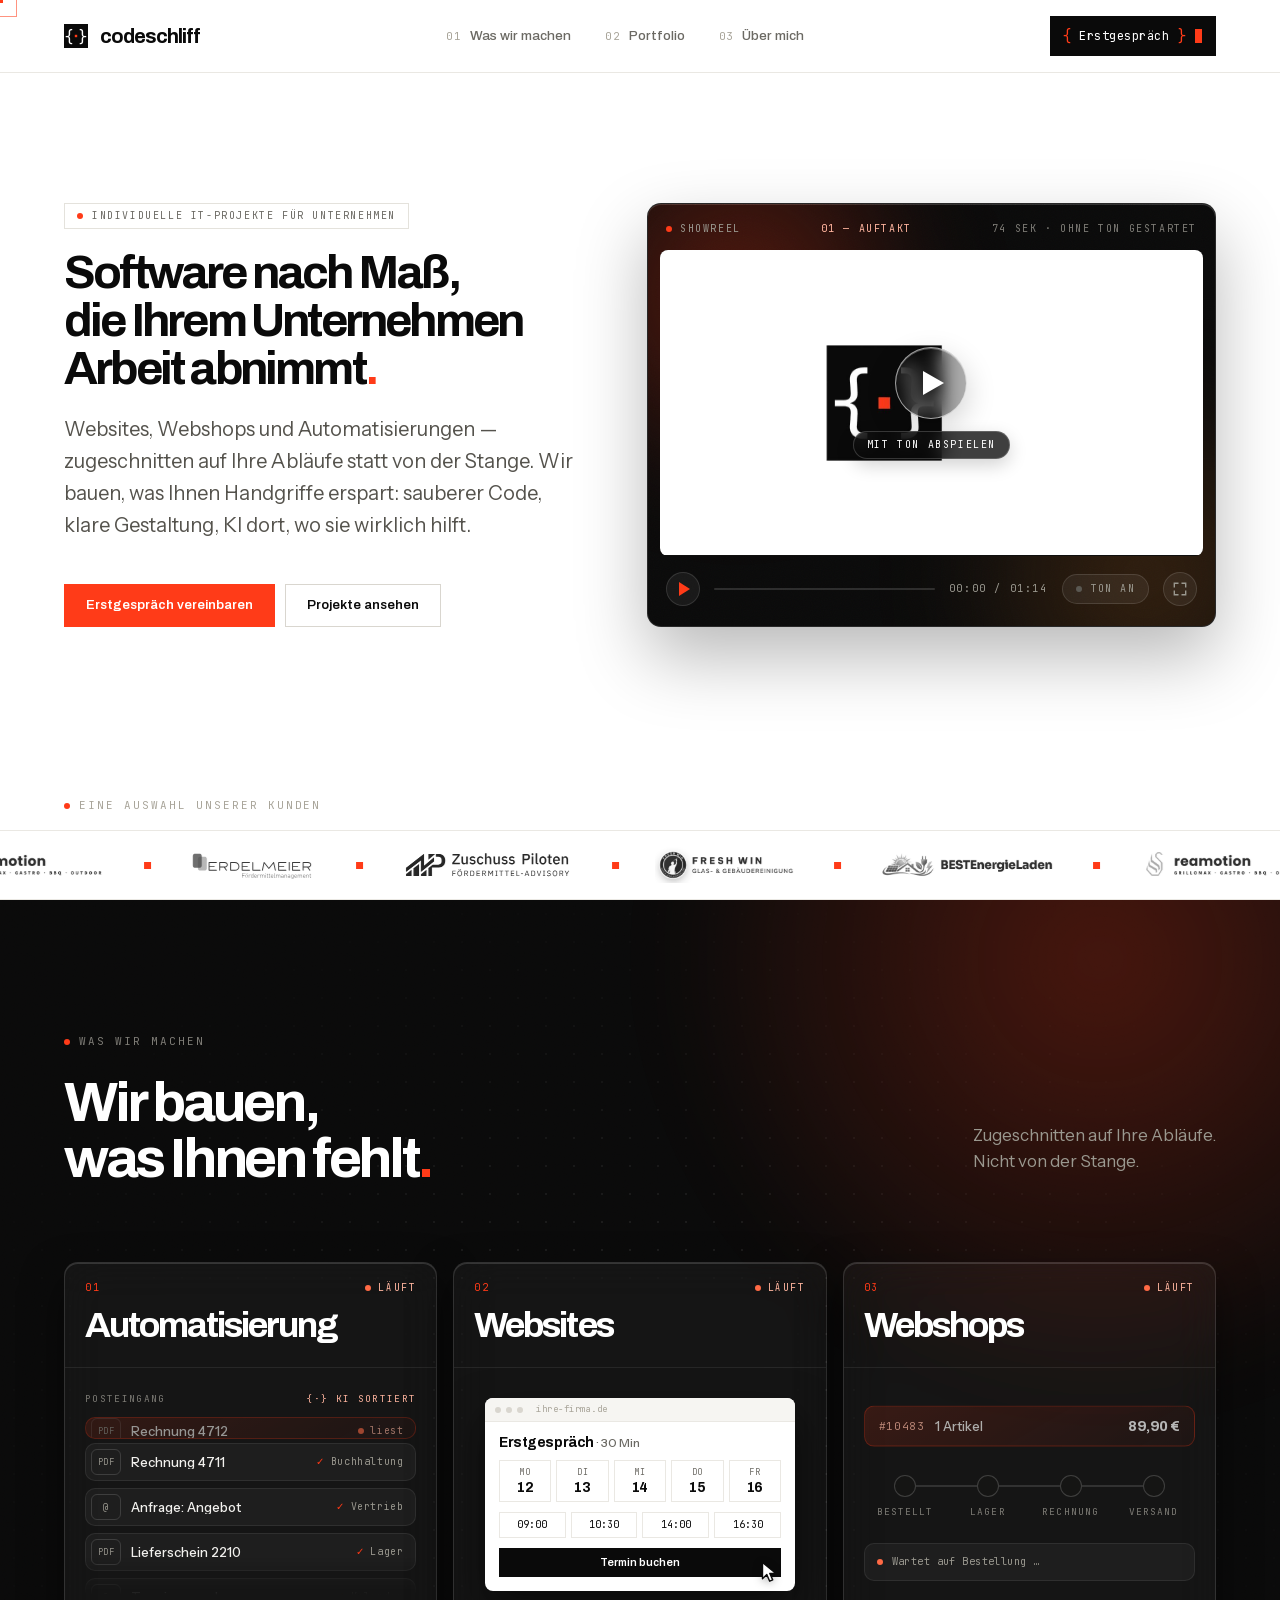
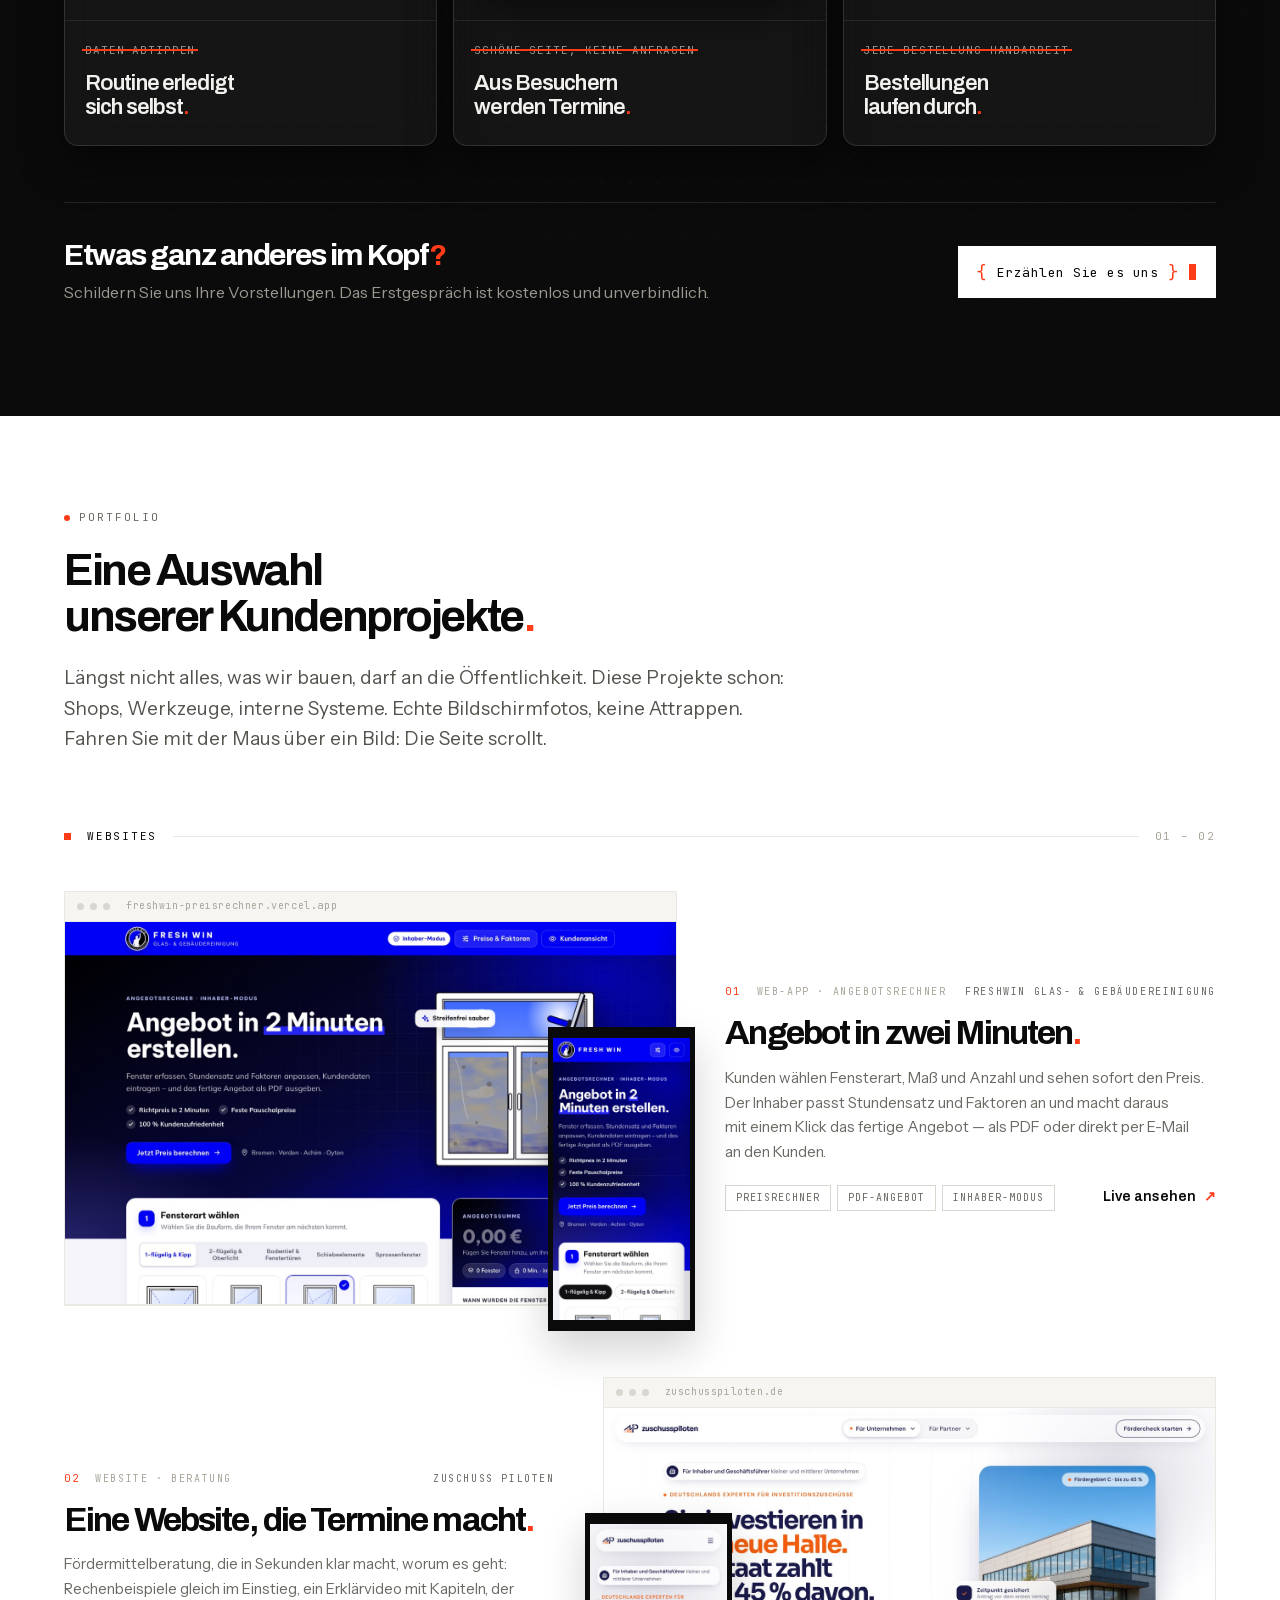
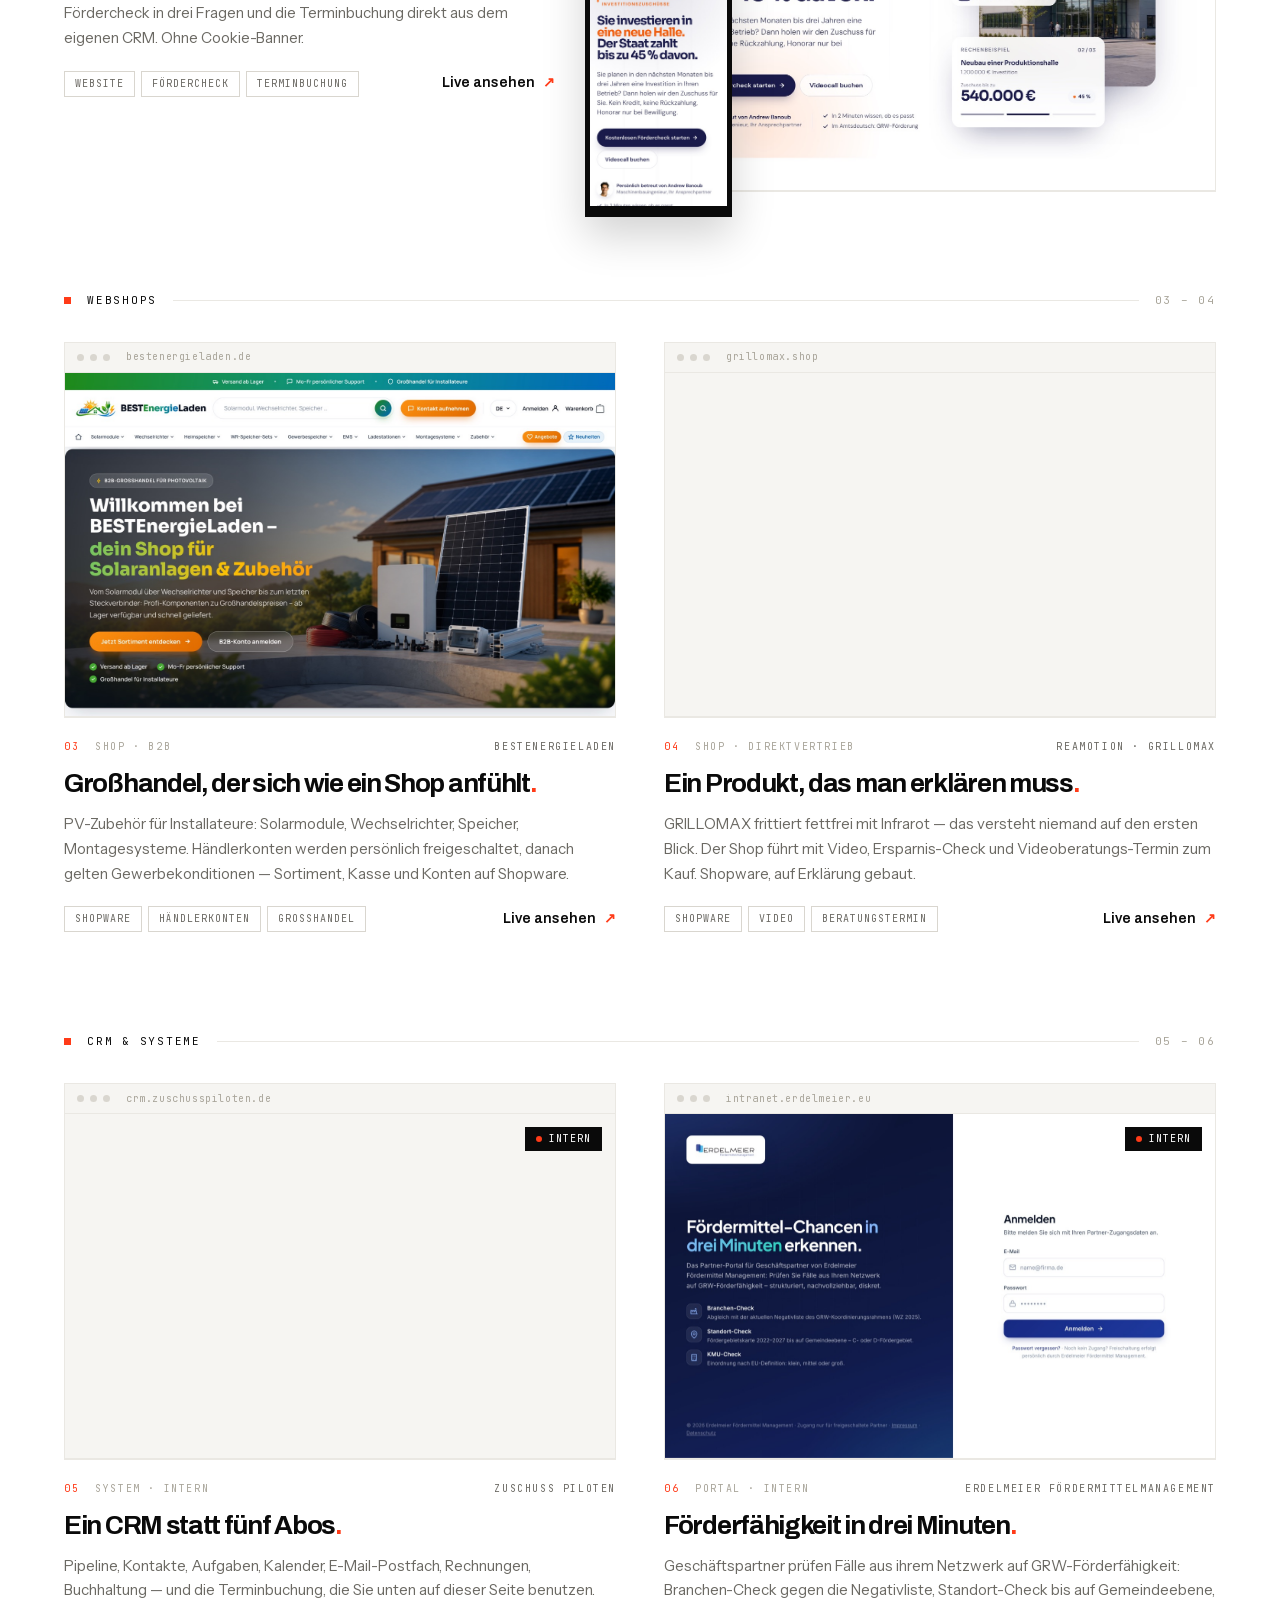
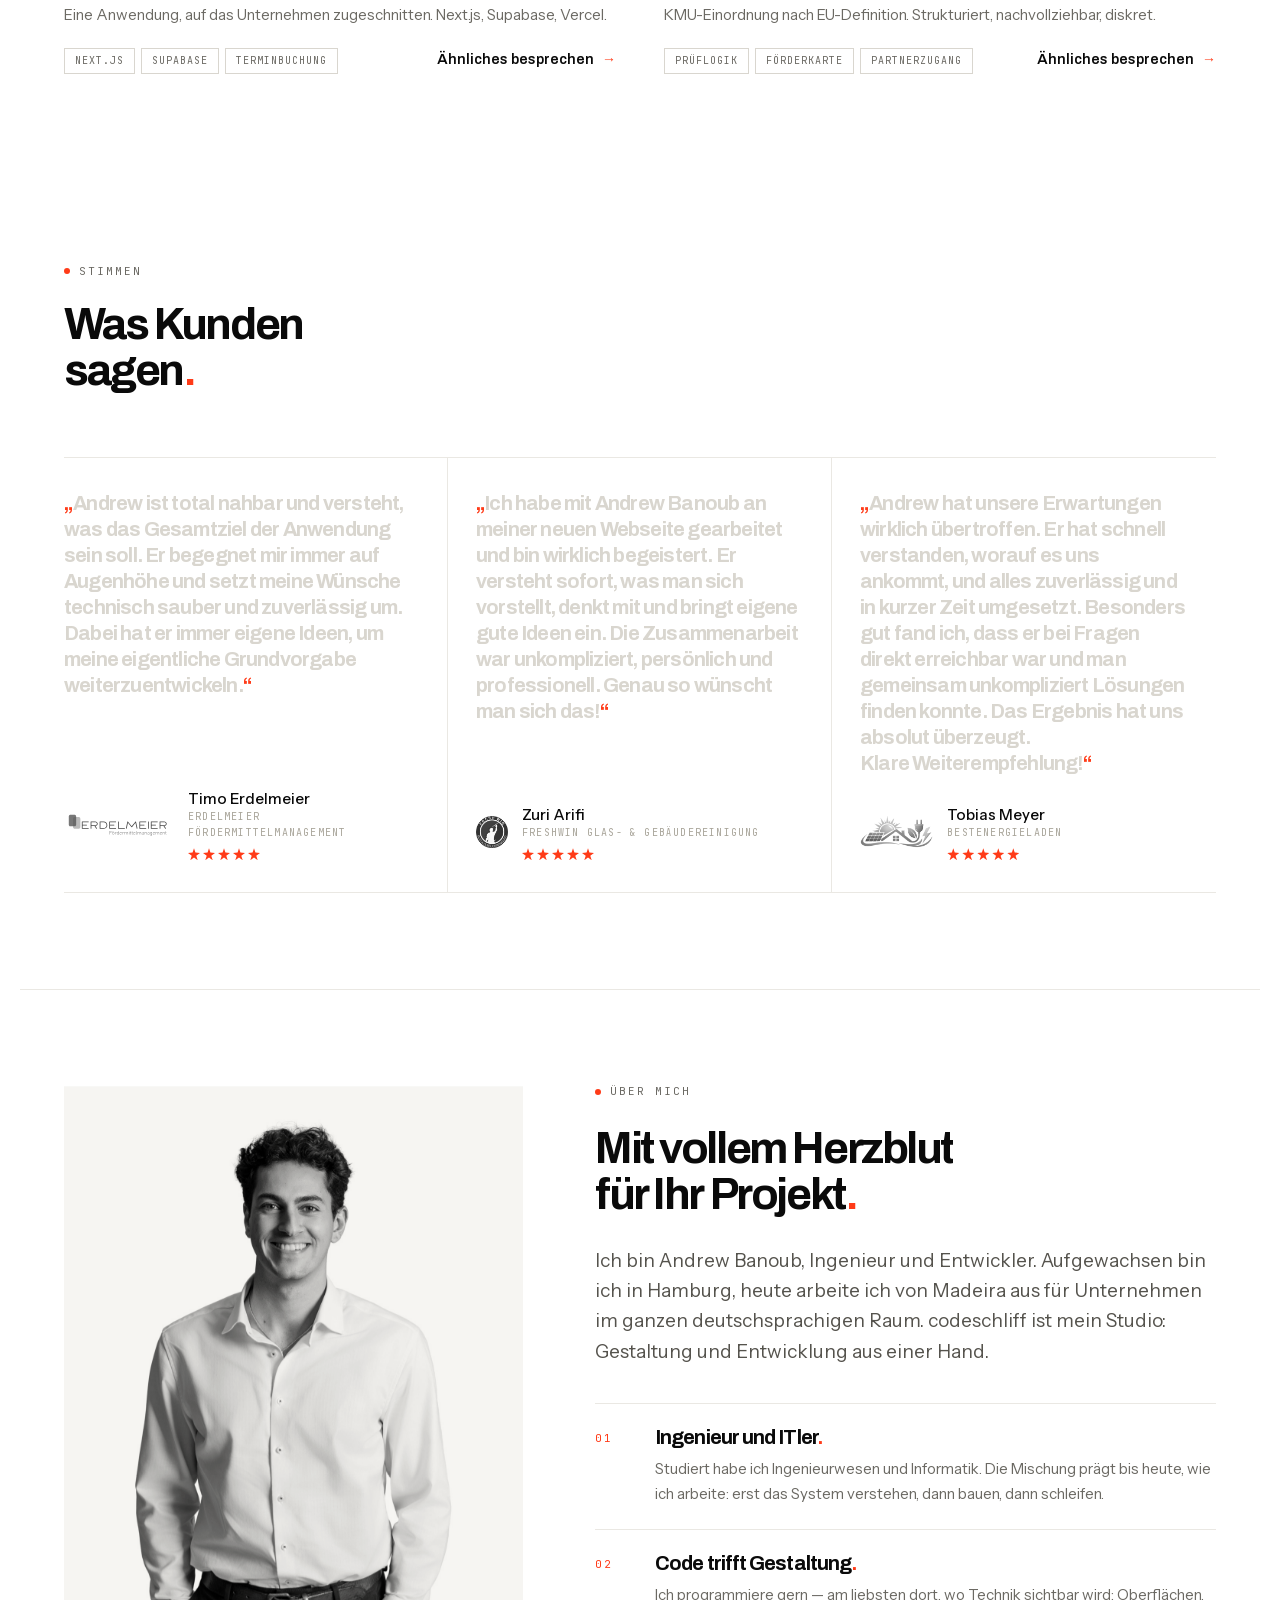
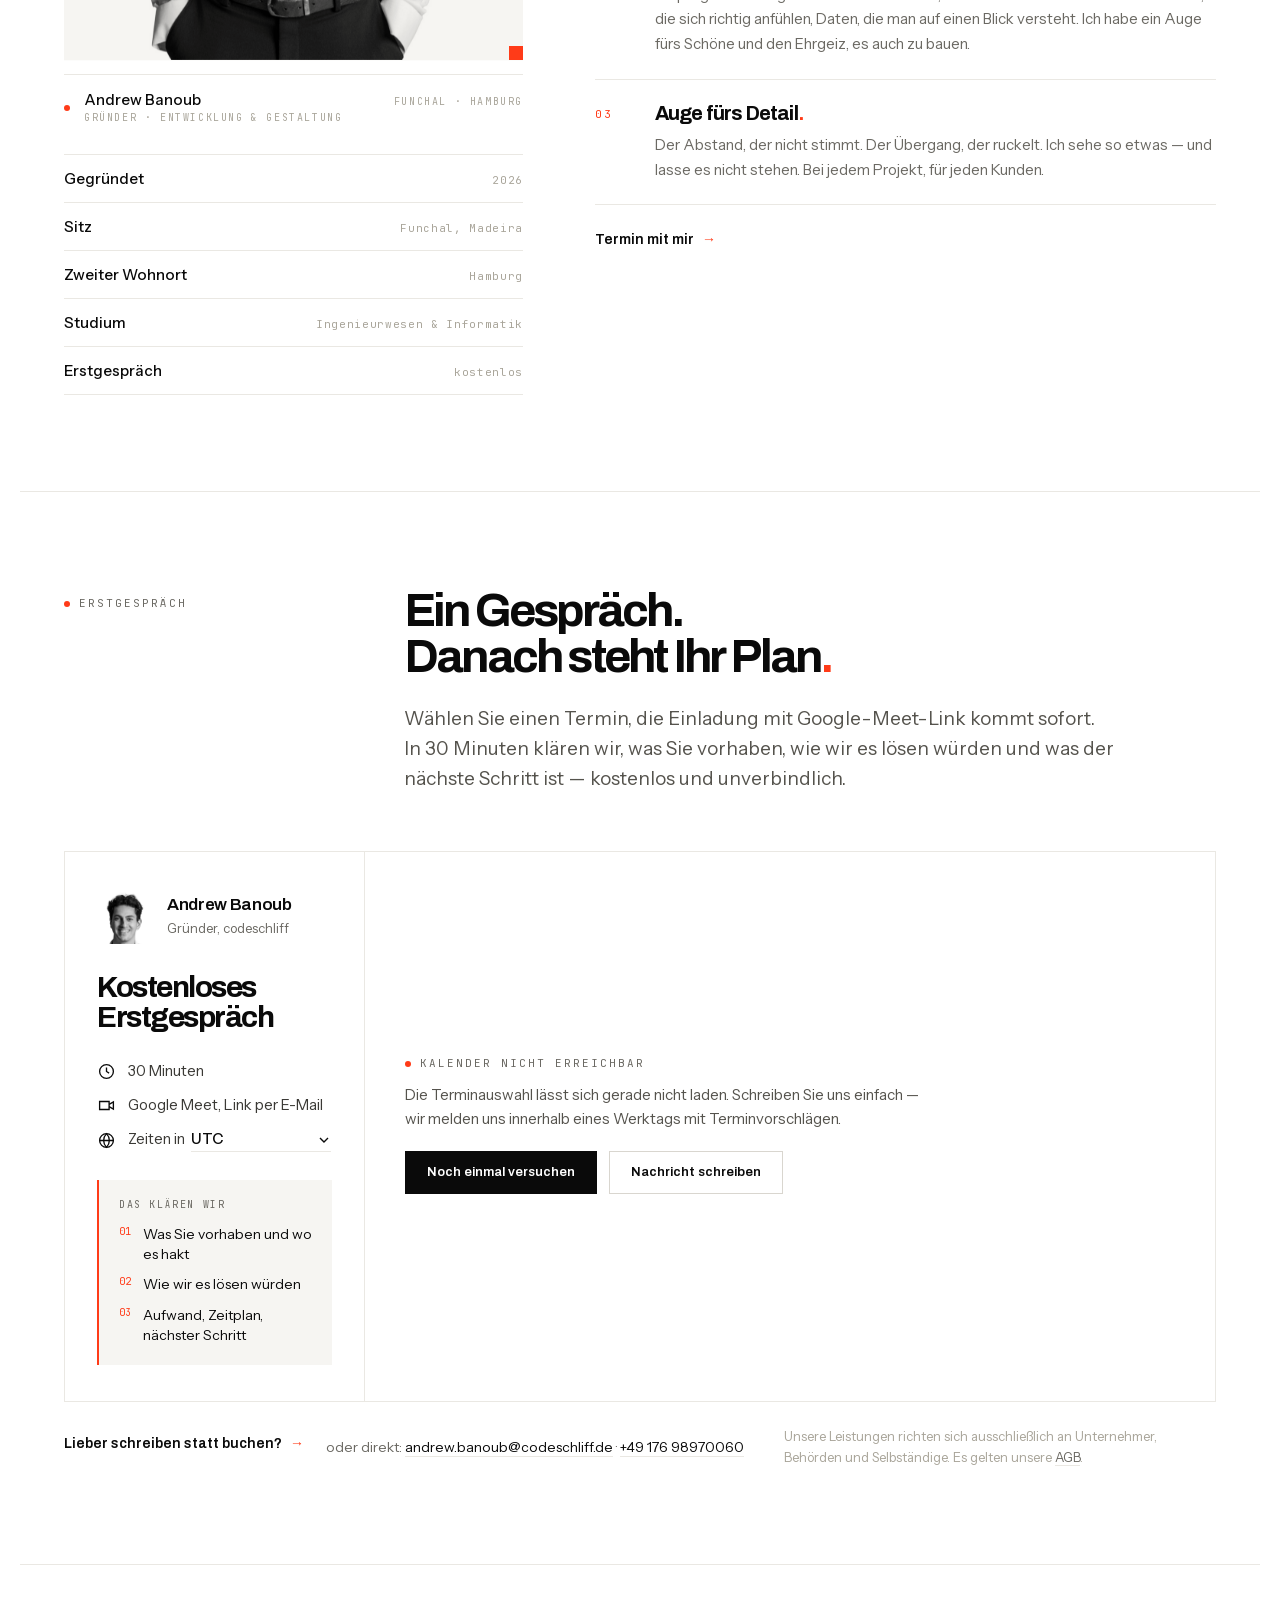
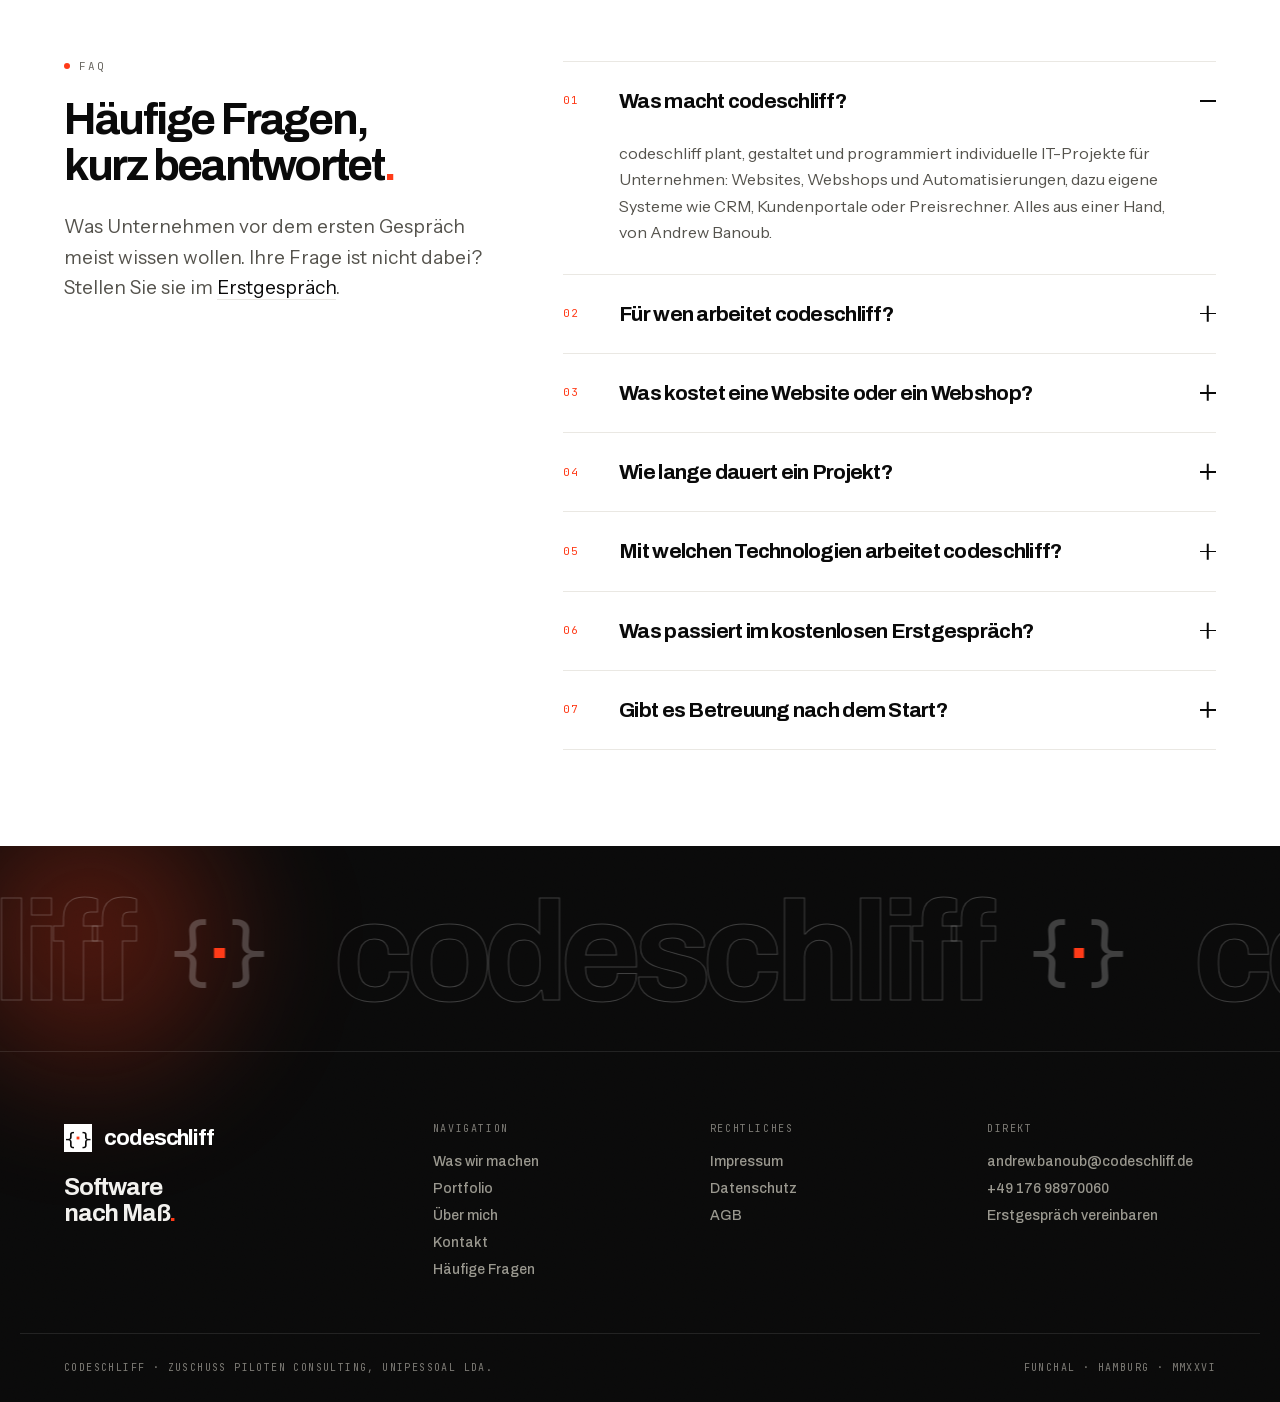
==== commit 1ed1f3f0: "Haeufige Fragen unter die Terminbuchung, Fussnavigation angepasst Co-Authored-By: Claude Opus 5.5 <n" ====
--- a/index.html
+++ b/index.html
@@ -967,6 +967,208 @@
       </div>
     </section>
 
+    <!-- ══════════════════ KONTAKT / TERMINBUCHUNG ══════════════════
+         Kopf: Label links, Ueberschrift rechts. Darunter eine breite
+         Buchungskarte in drei Spalten: wer und was | Kalender | Uhrzeiten.
+         Die Karte spricht direkt mit dem CRM (js/buchung.js), kein iframe. -->
+    <section class="kontakt section" id="kontakt">
+      <div class="kontakt__kopf">
+        <div class="label" data-reveal>Erstgespräch</div>
+        <div class="kontakt__kopf-text">
+          <h2 class="kontakt__title" data-split-lines>Ein Gespräch.<br>Danach steht Ihr&nbsp;Plan<span class="text-signal">.</span></h2>
+          <p class="section__lead" data-reveal>Wählen Sie einen Termin, die Einladung mit Google-Meet-Link kommt sofort. In&nbsp;30&nbsp;Minuten klären wir, was Sie vorhaben, wie wir es lösen würden und was der nächste Schritt ist&nbsp;— kostenlos und unverbindlich.</p>
+        </div>
+      </div>
+
+      <div class="buchung" id="buchung" data-reveal>
+        <!-- Spalte 1: wer, was, wie lange -->
+        <aside class="buchung__wer">
+          <div class="buchung__person">
+            <span class="buchung__foto"><img src="assets/img/andrew-banoub.jpg" width="1200" height="1500" alt="" loading="lazy" decoding="async"></span>
+            <div class="buchung__person-text"><strong>Andrew Banoub</strong><span>Gründer, codeschliff</span></div>
+          </div>
+          <h3 class="buchung__titel">Kostenloses<br>Erstgespräch</h3>
+          <ul class="buchung__fakten">
+            <li><svg viewBox="0 0 20 20" aria-hidden="true"><circle cx="10" cy="10" r="7.25"/><path d="M10 5.75V10l2.75 1.75"/></svg><span>30 Minuten</span></li>
+            <li><svg viewBox="0 0 20 20" aria-hidden="true"><path d="M2.75 5.75h10v8.5h-10z"/><path d="M12.75 8.75l4.5-2.5v7.5l-4.5-2.5"/></svg><span>Google Meet, Link per E-Mail</span></li>
+            <li><svg viewBox="0 0 20 20" aria-hidden="true"><circle cx="10" cy="10" r="7.25"/><path d="M2.75 10h14.5M10 2.75c2 2.1 3 4.5 3 7.25s-1 5.15-3 7.25c-2-2.1-3-4.5-3-7.25s1-5.15 3-7.25z"/></svg><label class="buchung__tzpick"><span>Zeiten in</span><select id="tzSelect" aria-label="Zeitzone wählen"></select></label></li>
+          </ul>
+          <div class="buchung__klaeren">
+            <span class="buchung__mini">Das klären wir</span>
+            <ol>
+              <li><span>01</span>Was Sie vorhaben und wo es hakt</li>
+              <li><span>02</span>Wie wir es lösen würden</li>
+              <li><span>03</span>Aufwand, Zeitplan, nächster Schritt</li>
+            </ol>
+          </div>
+        </aside>
+
+        <!-- Spalten 2 und 3: Kalender und Uhrzeiten, danach Formular und Bestaetigung -->
+        <div class="buchung__haupt">
+          <div class="buchung__notice" id="buchungNotice" role="status" aria-live="polite" hidden></div>
+
+          <!-- Schritt 1: Tag & Zeit -->
+          <div class="buchung__pick" id="buchungPick">
+            <div class="buchung__cal">
+              <div class="buchung__month">
+                <button type="button" class="buchung__nav" id="calPrev" aria-label="Voriger Monat" data-cursor="button"><svg viewBox="0 0 20 20" aria-hidden="true"><path d="M12.25 4.75L7 10l5.25 5.25"/></svg></button>
+                <span class="buchung__month-name" id="calMonth" aria-live="polite">…</span>
+                <button type="button" class="buchung__nav" id="calNext" aria-label="Nächster Monat" data-cursor="button"><svg viewBox="0 0 20 20" aria-hidden="true"><path d="M7.75 4.75L13 10l-5.25 5.25"/></svg></button>
+              </div>
+              <div class="buchung__weekdays" aria-hidden="true">
+                <span>Mo</span><span>Di</span><span>Mi</span><span>Do</span><span>Fr</span><span>Sa</span><span>So</span>
+              </div>
+              <div class="buchung__days" id="calDays" role="group" aria-label="Tage mit freien Terminen"></div>
+              <span class="buchung__status" id="buchungState">Verfügbarkeit wird geladen …</span>
+            </div>
+            <div class="buchung__times">
+              <div class="buchung__times-head" id="timesDay">Tag wählen</div>
+              <div class="buchung__slots" id="calSlots" role="group" aria-label="Freie Uhrzeiten">
+                <p class="buchung__empty">Verfügbarkeit wird geladen …</p>
+              </div>
+              <p class="buchung__tz" id="timesTz"></p>
+              <button type="button" class="btn btn--primary buchung__weiter" id="buchungWeiter" data-cursor="button" disabled>Weiter</button>
+            </div>
+          </div>
+
+          <!-- Schritt 2: Daten -->
+          <form class="buchung__form form" id="buchungForm" novalidate hidden>
+            <div class="buchung__chosen">
+              <div><span class="buchung__chosen-label">Ihr Termin</span><strong id="chosenText"></strong></div>
+              <button type="button" class="buchung__change" id="chosenChange" data-cursor="link">ändern</button>
+            </div>
+            <div class="form__trap" aria-hidden="true">
+              <label for="bWebsite">Dieses Feld bitte frei lassen</label>
+              <input type="text" id="bWebsite" name="website" tabindex="-1" autocomplete="off">
+            </div>
+            <div class="form__row">
+              <div class="form__field">
+                <label class="form__label" for="bName">Name *</label>
+                <input class="form__input" type="text" id="bName" name="name" placeholder="Ihr Name" autocomplete="name" required>
+                <span class="form__error" data-error-for="bName"></span>
+              </div>
+              <div class="form__field">
+                <label class="form__label" for="bMail">E-Mail *</label>
+                <input class="form__input" type="email" id="bMail" name="email" placeholder="sie@ihrefirma.de" autocomplete="email" required>
+                <span class="form__error" data-error-for="bMail"></span>
+              </div>
+            </div>
+            <div class="form__row">
+              <div class="form__field">
+                <label class="form__label" for="bCompany">Unternehmen</label>
+                <input class="form__input" type="text" id="bCompany" name="company" placeholder="Firma oder Behörde" autocomplete="organization">
+              </div>
+              <div class="form__field">
+                <label class="form__label" for="bPhone">Telefon</label>
+                <input class="form__input" type="tel" id="bPhone" name="phone" placeholder="optional" autocomplete="tel">
+              </div>
+            </div>
+            <div class="form__field">
+              <label class="form__label" for="bMsg">Worum geht es?</label>
+              <textarea class="form__input form__textarea buchung__textarea" id="bMsg" name="message" placeholder="Zwei Sätze reichen. Optional."></textarea>
+            </div>
+            <div class="form__field">
+              <label class="checkbox">
+                <input type="checkbox" id="bDsgvo" name="dsgvo" required>
+                <span class="checkbox__mark"></span>
+                <span class="checkbox__text">Ich habe die <a href="datenschutz.html" data-cursor="link">Datenschutzerklärung</a> gelesen und bin mit der Verarbeitung meiner Angaben zur Terminvereinbarung einverstanden. *</span>
+              </label>
+              <span class="form__error" data-error-for="bDsgvo"></span>
+            </div>
+            <div class="form__message" id="buchungMessage" role="status" aria-live="polite"></div>
+            <div class="buchung__actions">
+              <button type="submit" class="btn btn--primary" id="buchungSubmit" data-cursor="button" data-magnetic>Termin bestätigen</button>
+              <span class="buchung__actions-hint">Bestätigung und Google-Meet-Link kommen sofort per E-Mail.</span>
+            </div>
+          </form>
+
+          <!-- Schritt 3: Bestätigt -->
+          <div class="buchung__done" id="buchungDone" hidden>
+            <div class="label">Termin steht</div>
+            <h3 class="buchung__done-title">Bis dann<span class="text-signal">.</span></h3>
+            <p class="buchung__done-when" id="doneWhen"></p>
+            <p class="buchung__done-text" id="doneText"></p>
+            <div class="buchung__done-actions">
+              <a class="btn btn--primary" id="doneMeet" href="#" target="_blank" rel="noopener" data-cursor="button" hidden>Google Meet öffnen</a>
+              <a class="btn btn--outline" id="doneCancel" href="#" target="_blank" rel="noopener" data-cursor="button">Termin stornieren</a>
+            </div>
+          </div>
+
+          <!-- Kalender nicht erreichbar -->
+          <div class="buchung__offline" id="buchungOffline" hidden>
+            <div class="label">Kalender nicht erreichbar</div>
+            <p>Die Terminauswahl lässt sich gerade nicht laden. Schreiben Sie uns einfach&nbsp;— wir melden uns innerhalb eines Werktags mit Terminvorschlägen.</p>
+            <div class="buchung__done-actions">
+              <button type="button" class="btn btn--secondary" id="buchungRetry" data-cursor="button">Noch einmal versuchen</button>
+              <button type="button" class="btn btn--outline" id="buchungWrite" data-cursor="button">Nachricht schreiben</button>
+            </div>
+          </div>
+        </div>
+      </div>
+
+      <div class="kontakt__unten">
+        <div class="kontakt__wege">
+          <button type="button" class="btn btn--text kontakt__alt" id="formToggle" data-cursor="link" aria-expanded="false" aria-controls="kontaktForm">Lieber schreiben statt buchen?<span class="btn__arrow">→</span></button>
+          <span class="kontakt__direkt">oder direkt: <a href="mailto:andrew.banoub@codeschliff.de" data-cursor="link">andrew.banoub@codeschliff.de</a> · <a href="tel:+4917698970060" data-cursor="link">+49 176 98970060</a></span>
+        </div>
+        <p class="kontakt__hinweis">Unsere Leistungen richten sich ausschließlich an Unternehmer, Behörden und Selbständige. Es gelten unsere <a href="agb.html" data-cursor="link">AGB</a>.</p>
+      </div>
+
+          <!-- Klassisches Formular: erscheint auf Wunsch oder wenn das CRM nicht erreichbar ist -->
+        <form class="form kontakt__form" id="kontaktForm" novalidate hidden>
+          <!-- Honigtopf gegen Roboter: fuer Menschen unsichtbar, aus der
+               Tabreihenfolge und aus der Vorlesereihenfolge genommen. -->
+          <div class="form__trap" aria-hidden="true">
+            <label for="fWebsite">Dieses Feld bitte frei lassen</label>
+            <input type="text" id="fWebsite" name="website" tabindex="-1" autocomplete="off">
+          </div>
+          <div class="form__field">
+            <label class="form__label" for="fName">Name *</label>
+            <input class="form__input" type="text" id="fName" name="name" placeholder="Ihr Name" autocomplete="name" required>
+            <span class="form__error" data-error-for="fName"></span>
+          </div>
+          <div class="form__field">
+            <label class="form__label" for="fMail">E-Mail *</label>
+            <input class="form__input" type="email" id="fMail" name="email" placeholder="sie@ihrefirma.de" autocomplete="email" required>
+            <span class="form__error" data-error-for="fMail"></span>
+          </div>
+          <fieldset class="form__field form__radios">
+            <legend class="form__label">Projekttyp</legend>
+            <label class="radio"><input type="radio" name="projectType" value="Website" checked><span class="radio__mark"></span>Website</label>
+            <label class="radio"><input type="radio" name="projectType" value="Shop"><span class="radio__mark"></span>Shop</label>
+            <label class="radio"><input type="radio" name="projectType" value="System"><span class="radio__mark"></span>System</label>
+            <label class="radio"><input type="radio" name="projectType" value="Anderes"><span class="radio__mark"></span>Etwas anderes</label>
+          </fieldset>
+          <div class="form__field">
+            <label class="form__label" for="fMsg">Nachricht *</label>
+            <textarea class="form__input form__textarea" id="fMsg" name="message" placeholder="Worum geht es?" required></textarea>
+            <span class="form__error" data-error-for="fMsg"></span>
+          </div>
+          <div class="form__field">
+            <label class="checkbox">
+              <input type="checkbox" id="fDsgvo" name="dsgvo" required>
+              <span class="checkbox__mark"></span>
+              <span class="checkbox__text">Ich habe die <a href="datenschutz.html" data-cursor="link">Datenschutzerklärung</a> gelesen und bin mit der Verarbeitung meiner Angaben zur Bearbeitung meiner Anfrage einverstanden. *</span>
+            </label>
+            <span class="form__error" data-error-for="fDsgvo"></span>
+          </div>
+          <div class="form__message" id="formMessage" role="status" aria-live="polite"></div>
+          <button type="submit" class="btn btn--primary form__submit" id="formSubmit" data-cursor="button" data-magnetic>Anfrage senden</button>
+
+          <!-- Rueckfallebene: erscheint, sobald der Versand ueber das
+               Mailprogramm laeuft oder ein Endpunkt nicht antwortet.
+               Der Besucher soll die Anfrage nie neu tippen muessen. -->
+          <div class="form__fallback" id="formFallback" hidden>
+            <div class="form__fallback-head">
+              <span class="form__fallback-label">Ihre Nachricht</span>
+              <button type="button" class="form__copy" id="formCopy" data-cursor="button">Text kopieren</button>
+            </div>
+            <textarea class="form__fallback-text" id="formFallbackText" rows="10" readonly aria-label="Ihre Nachricht zum Kopieren"></textarea>
+            <p class="form__fallback-hint">Direkt an <a href="mailto:andrew.banoub@codeschliff.de" data-cursor="link">andrew.banoub@codeschliff.de</a> oder telefonisch unter <a href="tel:+4917698970060" data-cursor="link">+49 176 98970060</a>.</p>
+          </div>
+        </form>
+    </section>
+
     <!-- ══════════════════ HÄUFIGE FRAGEN ══════════════════
          Kurze Antworten auf das, was vor einem Projekt meist gefragt wird.
          Wortgleich mit dem FAQPage-Eintrag in den strukturierten Daten. -->
@@ -1009,208 +1211,6 @@
         </div>
       </div>
     </section>
-
-    <!-- ══════════════════ KONTAKT / TERMINBUCHUNG ══════════════════
-         Kopf: Label links, Ueberschrift rechts. Darunter eine breite
-         Buchungskarte in drei Spalten: wer und was | Kalender | Uhrzeiten.
-         Die Karte spricht direkt mit dem CRM (js/buchung.js), kein iframe. -->
-    <section class="kontakt section" id="kontakt">
-      <div class="kontakt__kopf">
-        <div class="label" data-reveal>Erstgespräch</div>
-        <div class="kontakt__kopf-text">
-          <h2 class="kontakt__title" data-split-lines>Ein Gespräch.<br>Danach steht Ihr&nbsp;Plan<span class="text-signal">.</span></h2>
-          <p class="section__lead" data-reveal>Wählen Sie einen Termin, die Einladung mit Google-Meet-Link kommt sofort. In&nbsp;30&nbsp;Minuten klären wir, was Sie vorhaben, wie wir es lösen würden und was der nächste Schritt ist&nbsp;— kostenlos und unverbindlich.</p>
-        </div>
-      </div>
-
-      <div class="buchung" id="buchung" data-reveal>
-        <!-- Spalte 1: wer, was, wie lange -->
-        <aside class="buchung__wer">
-          <div class="buchung__person">
-            <span class="buchung__foto"><img src="assets/img/andrew-banoub.jpg" width="1200" height="1500" alt="" loading="lazy" decoding="async"></span>
-            <div class="buchung__person-text"><strong>Andrew Banoub</strong><span>Gründer, codeschliff</span></div>
-          </div>
-          <h3 class="buchung__titel">Kostenloses<br>Erstgespräch</h3>
-          <ul class="buchung__fakten">
-            <li><svg viewBox="0 0 20 20" aria-hidden="true"><circle cx="10" cy="10" r="7.25"/><path d="M10 5.75V10l2.75 1.75"/></svg><span>30 Minuten</span></li>
-            <li><svg viewBox="0 0 20 20" aria-hidden="true"><path d="M2.75 5.75h10v8.5h-10z"/><path d="M12.75 8.75l4.5-2.5v7.5l-4.5-2.5"/></svg><span>Google Meet, Link per E-Mail</span></li>
-            <li><svg viewBox="0 0 20 20" aria-hidden="true"><circle cx="10" cy="10" r="7.25"/><path d="M2.75 10h14.5M10 2.75c2 2.1 3 4.5 3 7.25s-1 5.15-3 7.25c-2-2.1-3-4.5-3-7.25s1-5.15 3-7.25z"/></svg><label class="buchung__tzpick"><span>Zeiten in</span><select id="tzSelect" aria-label="Zeitzone wählen"></select></label></li>
-          </ul>
-          <div class="buchung__klaeren">
-            <span class="buchung__mini">Das klären wir</span>
-            <ol>
-              <li><span>01</span>Was Sie vorhaben und wo es hakt</li>
-              <li><span>02</span>Wie wir es lösen würden</li>
-              <li><span>03</span>Aufwand, Zeitplan, nächster Schritt</li>
-            </ol>
-          </div>
-        </aside>
-
-        <!-- Spalten 2 und 3: Kalender und Uhrzeiten, danach Formular und Bestaetigung -->
-        <div class="buchung__haupt">
-          <div class="buchung__notice" id="buchungNotice" role="status" aria-live="polite" hidden></div>
-
-          <!-- Schritt 1: Tag & Zeit -->
-          <div class="buchung__pick" id="buchungPick">
-            <div class="buchung__cal">
-              <div class="buchung__month">
-                <button type="button" class="buchung__nav" id="calPrev" aria-label="Voriger Monat" data-cursor="button"><svg viewBox="0 0 20 20" aria-hidden="true"><path d="M12.25 4.75L7 10l5.25 5.25"/></svg></button>
-                <span class="buchung__month-name" id="calMonth" aria-live="polite">…</span>
-                <button type="button" class="buchung__nav" id="calNext" aria-label="Nächster Monat" data-cursor="button"><svg viewBox="0 0 20 20" aria-hidden="true"><path d="M7.75 4.75L13 10l-5.25 5.25"/></svg></button>
-              </div>
-              <div class="buchung__weekdays" aria-hidden="true">
-                <span>Mo</span><span>Di</span><span>Mi</span><span>Do</span><span>Fr</span><span>Sa</span><span>So</span>
-              </div>
-              <div class="buchung__days" id="calDays" role="group" aria-label="Tage mit freien Terminen"></div>
-              <span class="buchung__status" id="buchungState">Verfügbarkeit wird geladen …</span>
-            </div>
-            <div class="buchung__times">
-              <div class="buchung__times-head" id="timesDay">Tag wählen</div>
-              <div class="buchung__slots" id="calSlots" role="group" aria-label="Freie Uhrzeiten">
-                <p class="buchung__empty">Verfügbarkeit wird geladen …</p>
-              </div>
-              <p class="buchung__tz" id="timesTz"></p>
-              <button type="button" class="btn btn--primary buchung__weiter" id="buchungWeiter" data-cursor="button" disabled>Weiter</button>
-            </div>
-          </div>
-
-          <!-- Schritt 2: Daten -->
-          <form class="buchung__form form" id="buchungForm" novalidate hidden>
-            <div class="buchung__chosen">
-              <div><span class="buchung__chosen-label">Ihr Termin</span><strong id="chosenText"></strong></div>
-              <button type="button" class="buchung__change" id="chosenChange" data-cursor="link">ändern</button>
-            </div>
-            <div class="form__trap" aria-hidden="true">
-              <label for="bWebsite">Dieses Feld bitte frei lassen</label>
-              <input type="text" id="bWebsite" name="website" tabindex="-1" autocomplete="off">
-            </div>
-            <div class="form__row">
-              <div class="form__field">
-                <label class="form__label" for="bName">Name *</label>
-                <input class="form__input" type="text" id="bName" name="name" placeholder="Ihr Name" autocomplete="name" required>
-                <span class="form__error" data-error-for="bName"></span>
-              </div>
-              <div class="form__field">
-                <label class="form__label" for="bMail">E-Mail *</label>
-                <input class="form__input" type="email" id="bMail" name="email" placeholder="sie@ihrefirma.de" autocomplete="email" required>
-                <span class="form__error" data-error-for="bMail"></span>
-              </div>
-            </div>
-            <div class="form__row">
-              <div class="form__field">
-                <label class="form__label" for="bCompany">Unternehmen</label>
-                <input class="form__input" type="text" id="bCompany" name="company" placeholder="Firma oder Behörde" autocomplete="organization">
-              </div>
-              <div class="form__field">
-                <label class="form__label" for="bPhone">Telefon</label>
-                <input class="form__input" type="tel" id="bPhone" name="phone" placeholder="optional" autocomplete="tel">
-              </div>
-            </div>
-            <div class="form__field">
-              <label class="form__label" for="bMsg">Worum geht es?</label>
-              <textarea class="form__input form__textarea buchung__textarea" id="bMsg" name="message" placeholder="Zwei Sätze reichen. Optional."></textarea>
-            </div>
-            <div class="form__field">
-              <label class="checkbox">
-                <input type="checkbox" id="bDsgvo" name="dsgvo" required>
-                <span class="checkbox__mark"></span>
-                <span class="checkbox__text">Ich habe die <a href="datenschutz.html" data-cursor="link">Datenschutzerklärung</a> gelesen und bin mit der Verarbeitung meiner Angaben zur Terminvereinbarung einverstanden. *</span>
-              </label>
-              <span class="form__error" data-error-for="bDsgvo"></span>
-            </div>
-            <div class="form__message" id="buchungMessage" role="status" aria-live="polite"></div>
-            <div class="buchung__actions">
-              <button type="submit" class="btn btn--primary" id="buchungSubmit" data-cursor="button" data-magnetic>Termin bestätigen</button>
-              <span class="buchung__actions-hint">Bestätigung und Google-Meet-Link kommen sofort per E-Mail.</span>
-            </div>
-          </form>
-
-          <!-- Schritt 3: Bestätigt -->
-          <div class="buchung__done" id="buchungDone" hidden>
-            <div class="label">Termin steht</div>
-            <h3 class="buchung__done-title">Bis dann<span class="text-signal">.</span></h3>
-            <p class="buchung__done-when" id="doneWhen"></p>
-            <p class="buchung__done-text" id="doneText"></p>
-            <div class="buchung__done-actions">
-              <a class="btn btn--primary" id="doneMeet" href="#" target="_blank" rel="noopener" data-cursor="button" hidden>Google Meet öffnen</a>
-              <a class="btn btn--outline" id="doneCancel" href="#" target="_blank" rel="noopener" data-cursor="button">Termin stornieren</a>
-            </div>
-          </div>
-
-          <!-- Kalender nicht erreichbar -->
-          <div class="buchung__offline" id="buchungOffline" hidden>
-            <div class="label">Kalender nicht erreichbar</div>
-            <p>Die Terminauswahl lässt sich gerade nicht laden. Schreiben Sie uns einfach&nbsp;— wir melden uns innerhalb eines Werktags mit Terminvorschlägen.</p>
-            <div class="buchung__done-actions">
-              <button type="button" class="btn btn--secondary" id="buchungRetry" data-cursor="button">Noch einmal versuchen</button>
-              <button type="button" class="btn btn--outline" id="buchungWrite" data-cursor="button">Nachricht schreiben</button>
-            </div>
-          </div>
-        </div>
-      </div>
-
-      <div class="kontakt__unten">
-        <div class="kontakt__wege">
-          <button type="button" class="btn btn--text kontakt__alt" id="formToggle" data-cursor="link" aria-expanded="false" aria-controls="kontaktForm">Lieber schreiben statt buchen?<span class="btn__arrow">→</span></button>
-          <span class="kontakt__direkt">oder direkt: <a href="mailto:andrew.banoub@codeschliff.de" data-cursor="link">andrew.banoub@codeschliff.de</a> · <a href="tel:+4917698970060" data-cursor="link">+49 176 98970060</a></span>
-        </div>
-        <p class="kontakt__hinweis">Unsere Leistungen richten sich ausschließlich an Unternehmer, Behörden und Selbständige. Es gelten unsere <a href="agb.html" data-cursor="link">AGB</a>.</p>
-      </div>
-
-          <!-- Klassisches Formular: erscheint auf Wunsch oder wenn das CRM nicht erreichbar ist -->
-        <form class="form kontakt__form" id="kontaktForm" novalidate hidden>
-          <!-- Honigtopf gegen Roboter: fuer Menschen unsichtbar, aus der
-               Tabreihenfolge und aus der Vorlesereihenfolge genommen. -->
-          <div class="form__trap" aria-hidden="true">
-            <label for="fWebsite">Dieses Feld bitte frei lassen</label>
-            <input type="text" id="fWebsite" name="website" tabindex="-1" autocomplete="off">
-          </div>
-          <div class="form__field">
-            <label class="form__label" for="fName">Name *</label>
-            <input class="form__input" type="text" id="fName" name="name" placeholder="Ihr Name" autocomplete="name" required>
-            <span class="form__error" data-error-for="fName"></span>
-          </div>
-          <div class="form__field">
-            <label class="form__label" for="fMail">E-Mail *</label>
-            <input class="form__input" type="email" id="fMail" name="email" placeholder="sie@ihrefirma.de" autocomplete="email" required>
-            <span class="form__error" data-error-for="fMail"></span>
-          </div>
-          <fieldset class="form__field form__radios">
-            <legend class="form__label">Projekttyp</legend>
-            <label class="radio"><input type="radio" name="projectType" value="Website" checked><span class="radio__mark"></span>Website</label>
-            <label class="radio"><input type="radio" name="projectType" value="Shop"><span class="radio__mark"></span>Shop</label>
-            <label class="radio"><input type="radio" name="projectType" value="System"><span class="radio__mark"></span>System</label>
-            <label class="radio"><input type="radio" name="projectType" value="Anderes"><span class="radio__mark"></span>Etwas anderes</label>
-          </fieldset>
-          <div class="form__field">
-            <label class="form__label" for="fMsg">Nachricht *</label>
-            <textarea class="form__input form__textarea" id="fMsg" name="message" placeholder="Worum geht es?" required></textarea>
-            <span class="form__error" data-error-for="fMsg"></span>
-          </div>
-          <div class="form__field">
-            <label class="checkbox">
-              <input type="checkbox" id="fDsgvo" name="dsgvo" required>
-              <span class="checkbox__mark"></span>
-              <span class="checkbox__text">Ich habe die <a href="datenschutz.html" data-cursor="link">Datenschutzerklärung</a> gelesen und bin mit der Verarbeitung meiner Angaben zur Bearbeitung meiner Anfrage einverstanden. *</span>
-            </label>
-            <span class="form__error" data-error-for="fDsgvo"></span>
-          </div>
-          <div class="form__message" id="formMessage" role="status" aria-live="polite"></div>
-          <button type="submit" class="btn btn--primary form__submit" id="formSubmit" data-cursor="button" data-magnetic>Anfrage senden</button>
-
-          <!-- Rueckfallebene: erscheint, sobald der Versand ueber das
-               Mailprogramm laeuft oder ein Endpunkt nicht antwortet.
-               Der Besucher soll die Anfrage nie neu tippen muessen. -->
-          <div class="form__fallback" id="formFallback" hidden>
-            <div class="form__fallback-head">
-              <span class="form__fallback-label">Ihre Nachricht</span>
-              <button type="button" class="form__copy" id="formCopy" data-cursor="button">Text kopieren</button>
-            </div>
-            <textarea class="form__fallback-text" id="formFallbackText" rows="10" readonly aria-label="Ihre Nachricht zum Kopieren"></textarea>
-            <p class="form__fallback-hint">Direkt an <a href="mailto:andrew.banoub@codeschliff.de" data-cursor="link">andrew.banoub@codeschliff.de</a> oder telefonisch unter <a href="tel:+4917698970060" data-cursor="link">+49 176 98970060</a>.</p>
-          </div>
-        </form>
-    </section>
   </main>
 
   <!-- ══════════════════ FUSSZEILE ══════════════════ -->
@@ -1243,8 +1243,8 @@
         <a href="#was" data-cursor="link">Was wir machen</a>
         <a href="#arbeiten" data-cursor="link">Portfolio</a>
         <a href="#studio" data-cursor="link">Über mich</a>
+        <a href="#kontakt" data-cursor="link">Kontakt</a>
         <a href="#fragen" data-cursor="link">Häufige Fragen</a>
-        <a href="#kontakt" data-cursor="link">Kontakt</a>
       </nav>
       <nav class="footer__col" aria-label="Rechtliches">
         <div class="footer__col-label">Rechtliches</div>
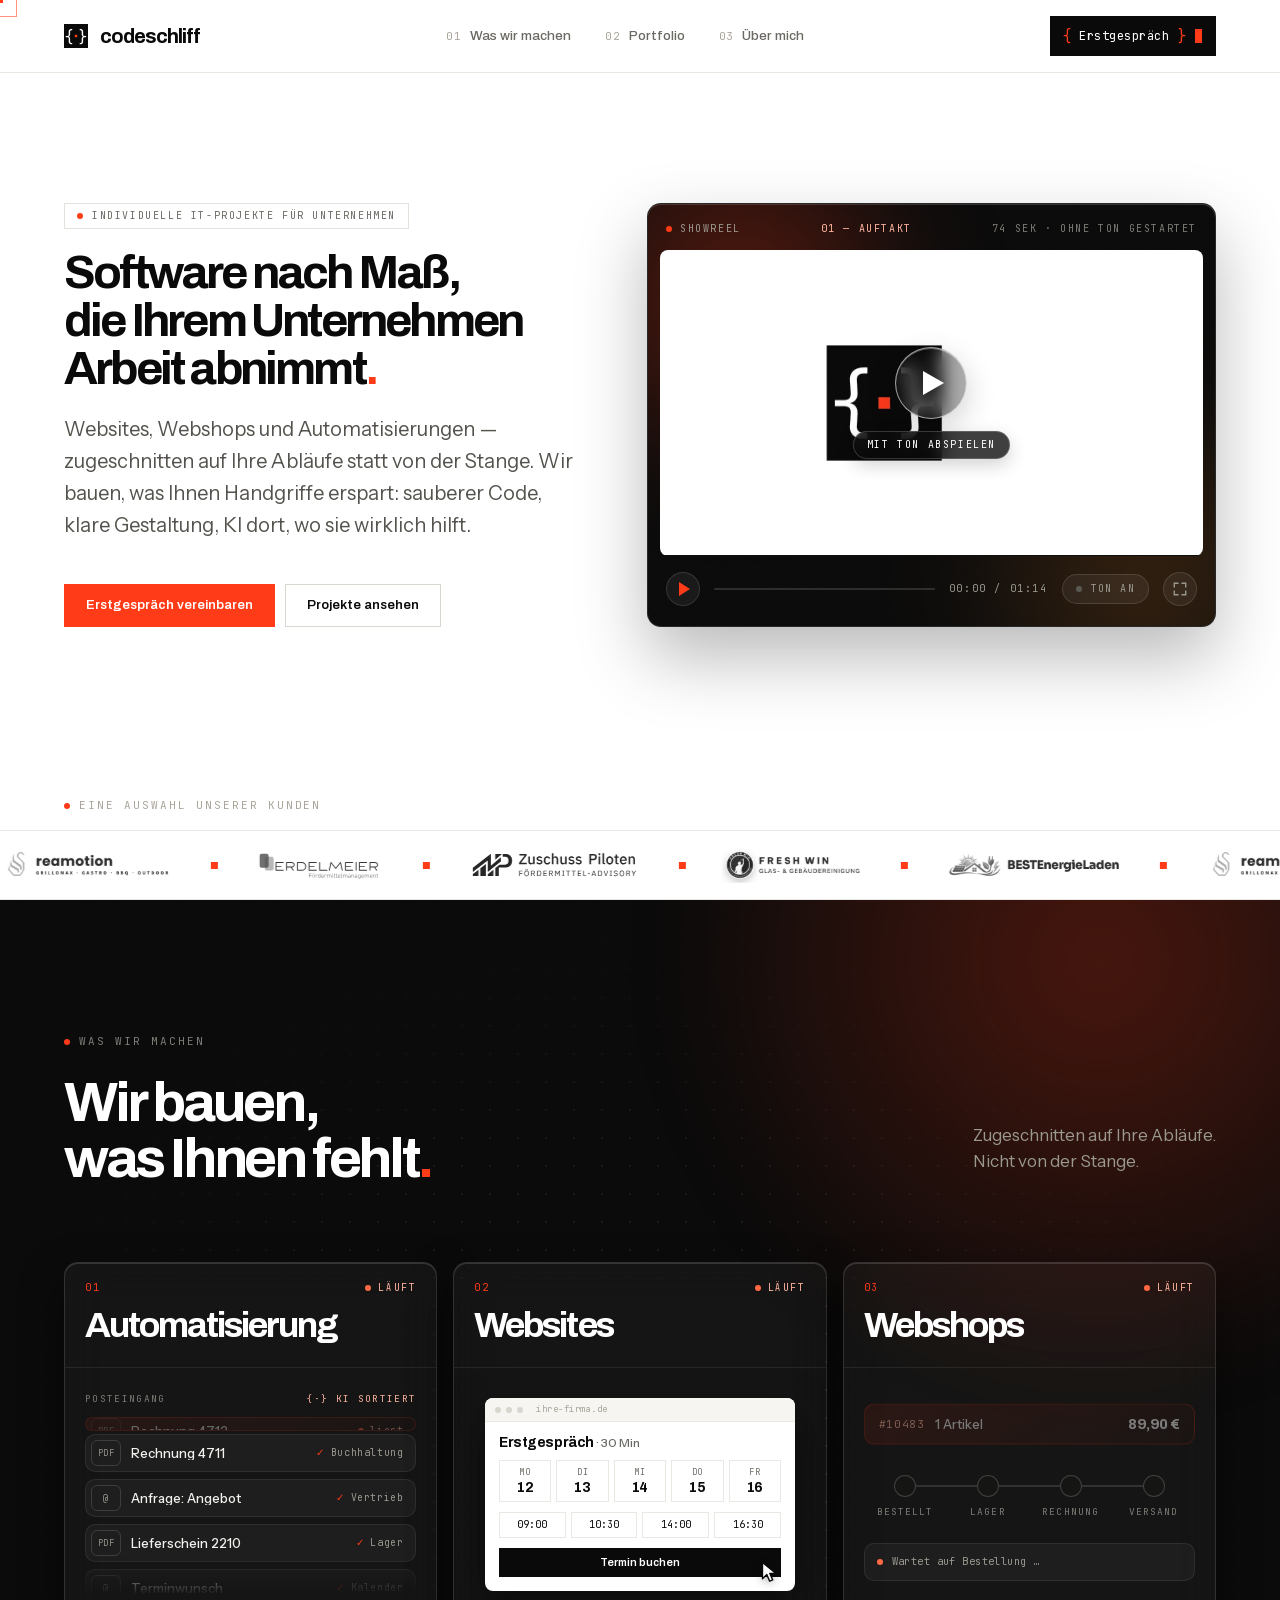
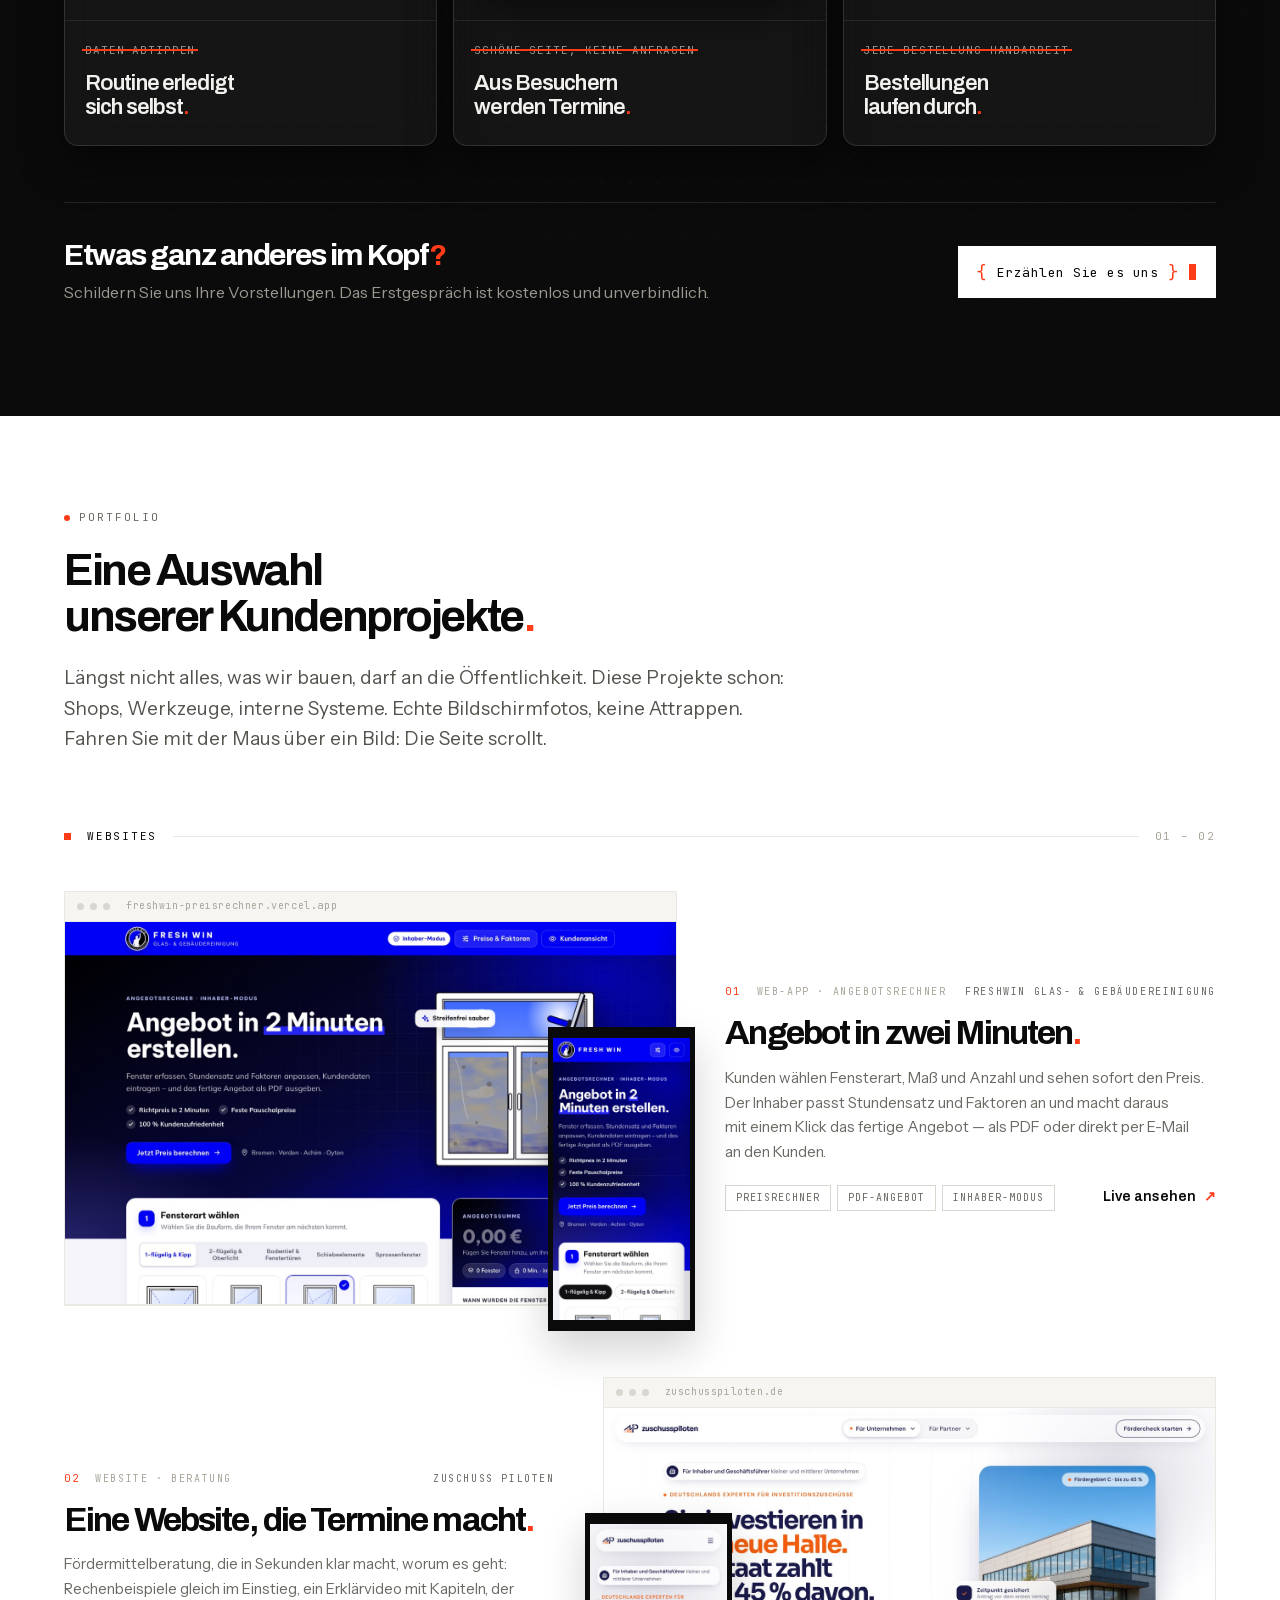
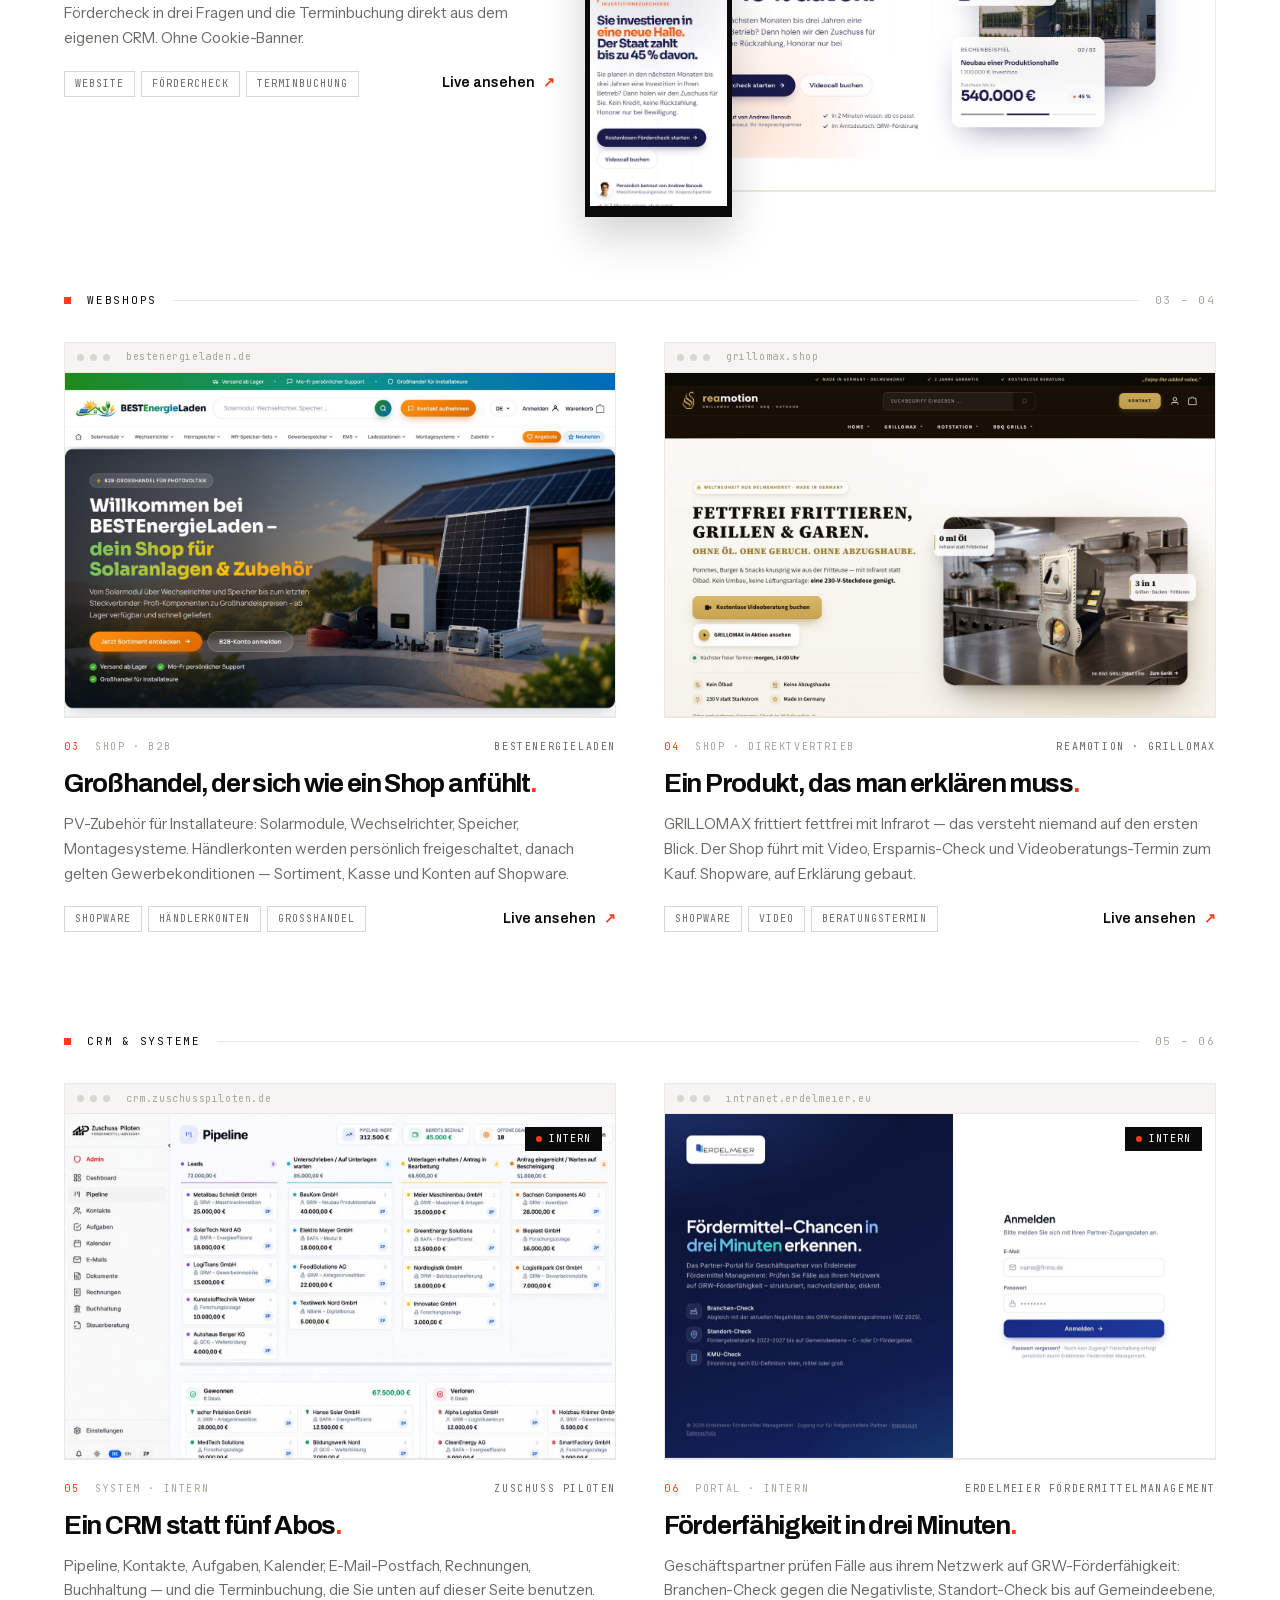
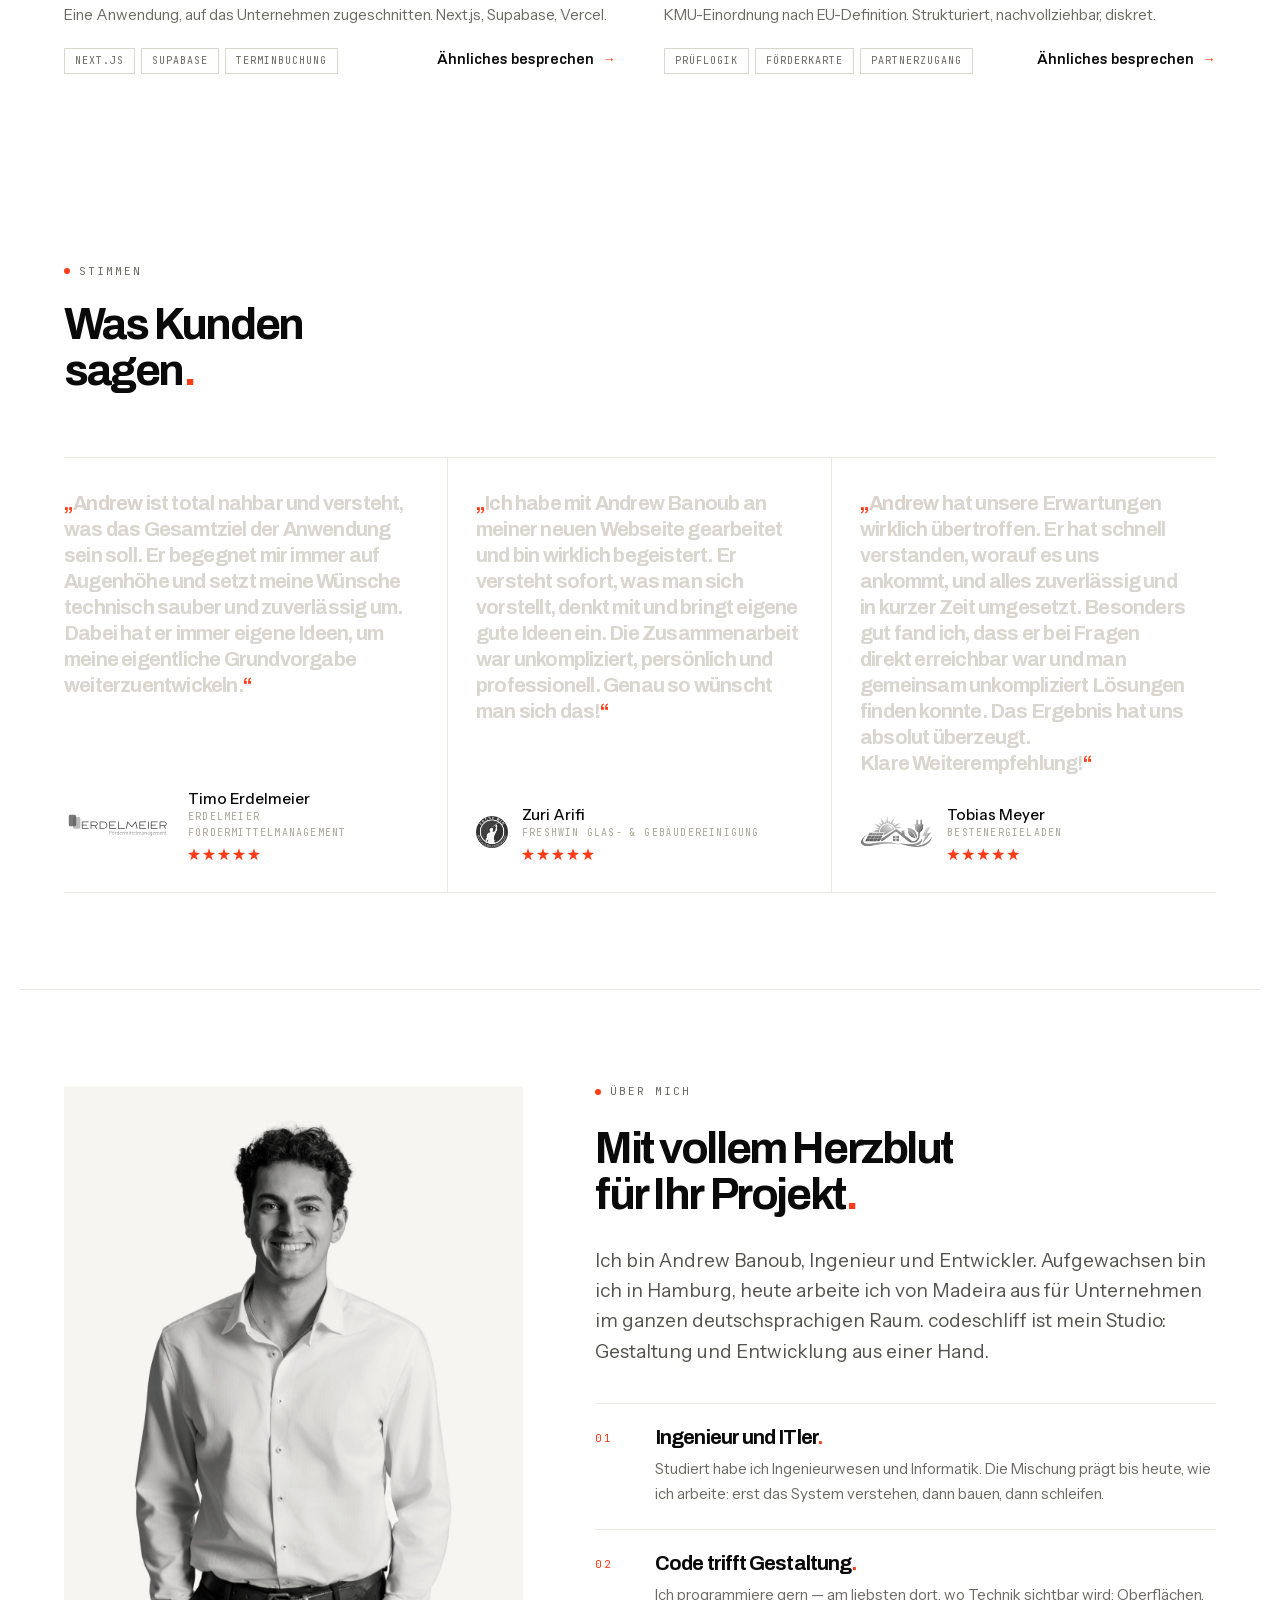
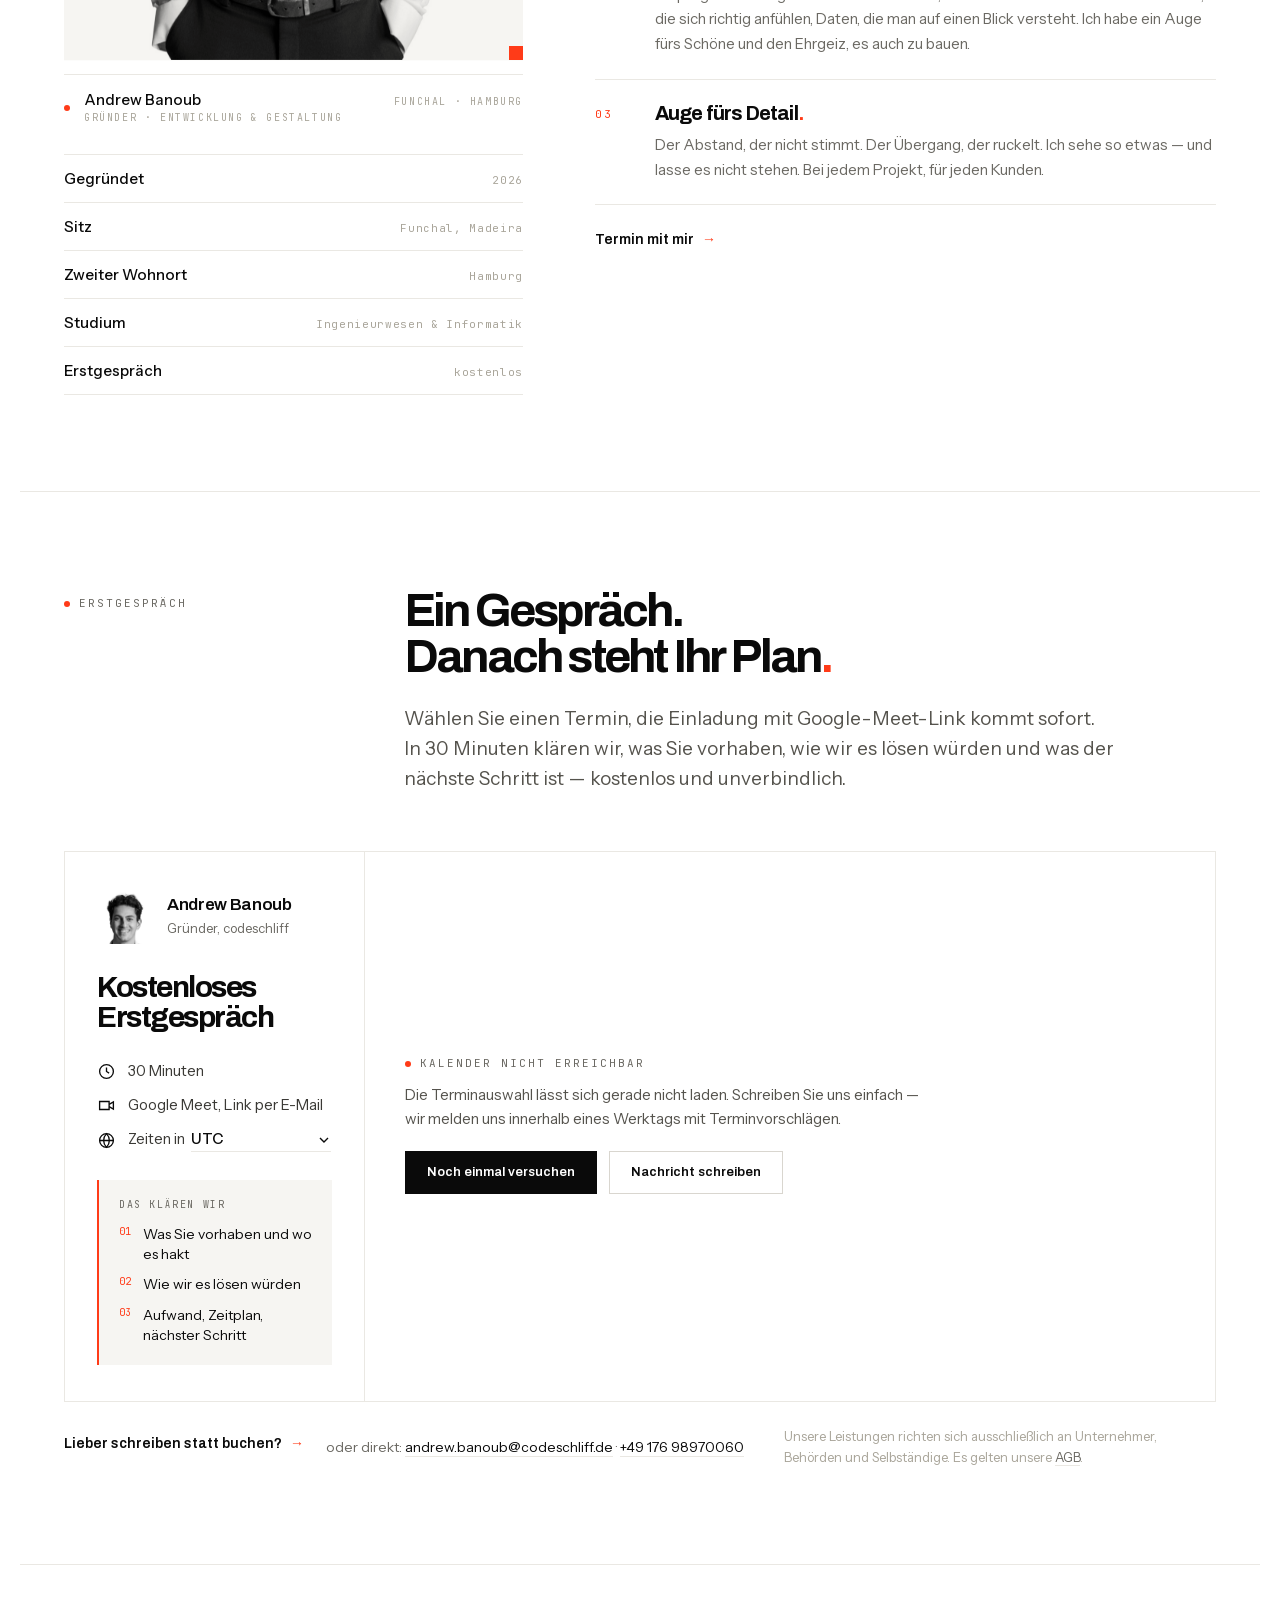
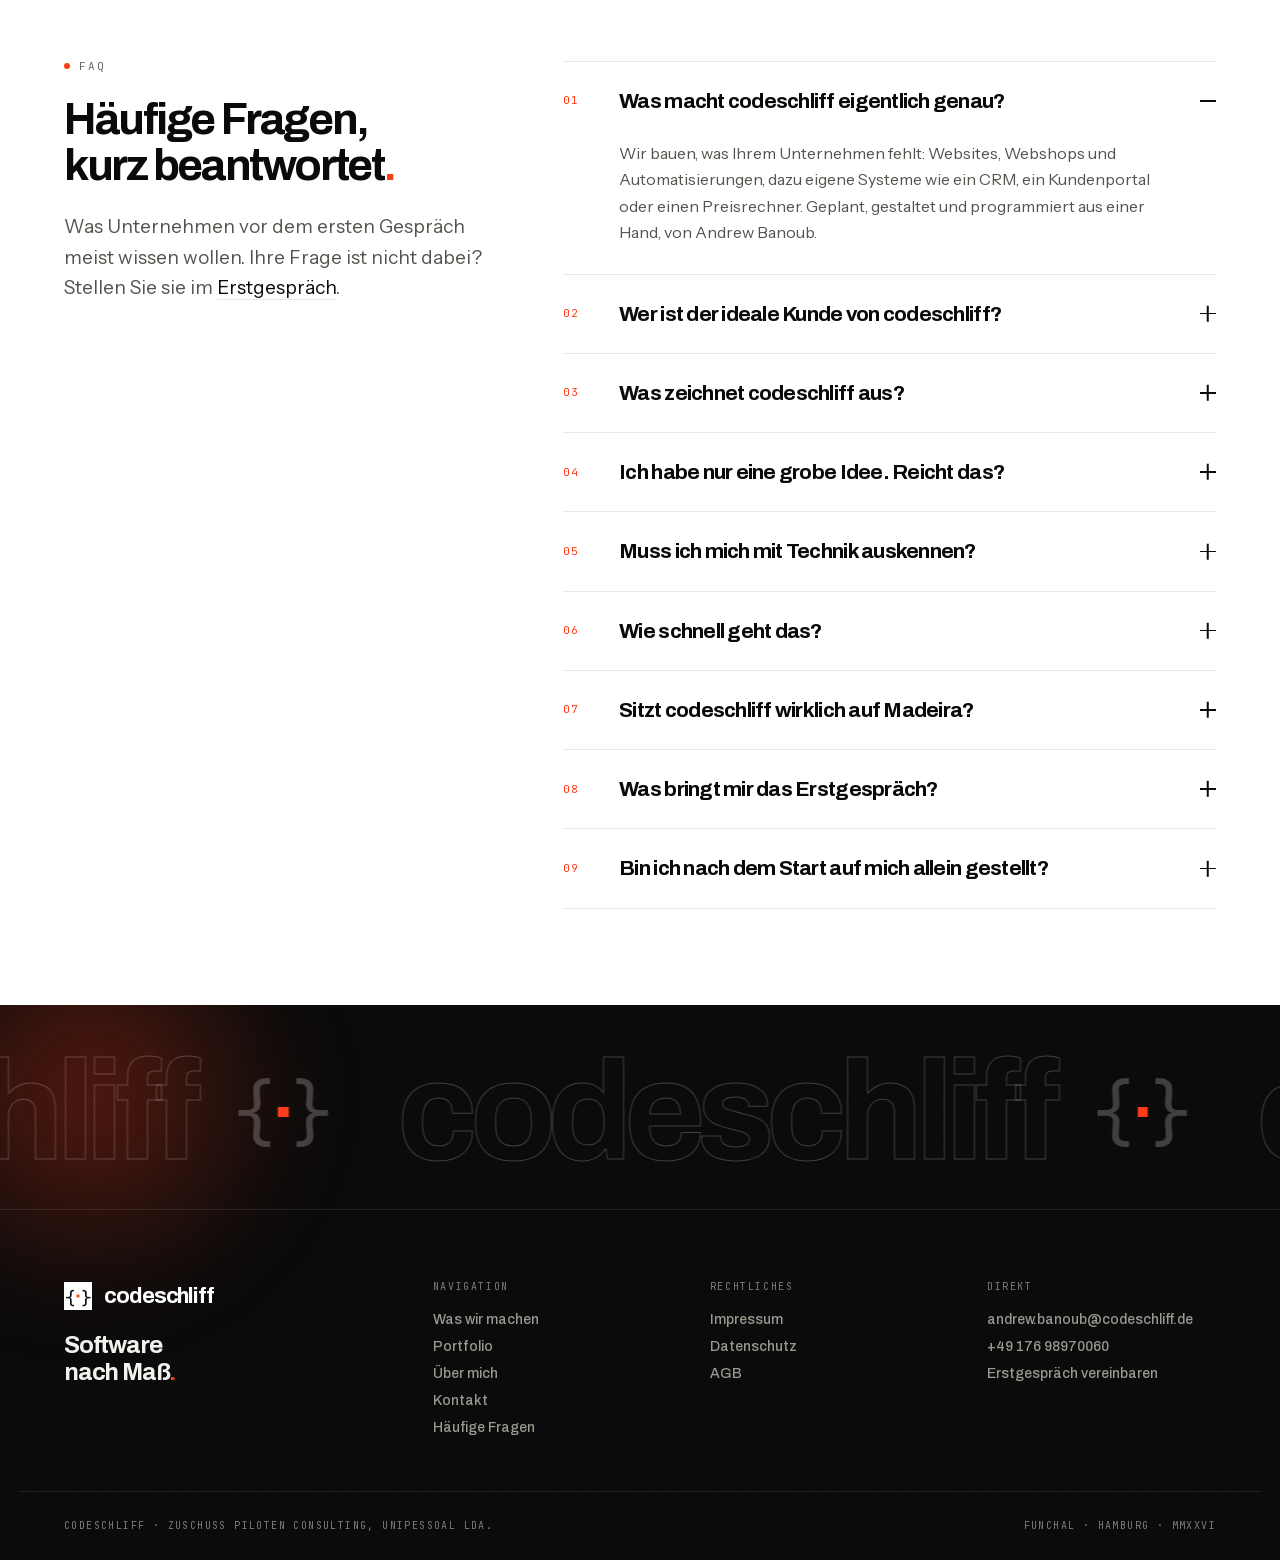
==== commit fc58157d: "Haeufige Fragen neu: idealer Kunde, KI und Handwerk, keine Festlegung auf Werkzeuge Kostenfrage und " ====
--- a/index.html
+++ b/index.html
@@ -137,9 +137,6 @@
           "Webentwicklung",
           "Webdesign",
           "Webshop-Entwicklung",
-          "Shopware",
-          "Next.js",
-          "Supabase",
           "Automatisierung von Geschäftsprozessen",
           "CRM-Entwicklung",
           "Individuelle Software",
@@ -172,7 +169,7 @@
                 "@type": "Service",
                 "name": "Webshops",
                 "serviceType": "Webshop-Entwicklung",
-                "description": "Webshops mit Sortiment, Kasse und Versand, angebunden an Lager und Rechnung, zum Beispiel mit Shopware.",
+                "description": "Webshops mit Sortiment, Kasse und Versand, angebunden an Lager und Rechnung.",
                 "provider": {
                   "@id": "https://codeschliff.de/#organisation"
                 },
@@ -284,58 +281,74 @@
         "mainEntity": [
           {
             "@type": "Question",
-            "name": "Was macht codeschliff?",
+            "name": "Was macht codeschliff eigentlich genau?",
             "acceptedAnswer": {
               "@type": "Answer",
-              "text": "codeschliff plant, gestaltet und programmiert individuelle IT-Projekte für Unternehmen: Websites, Webshops und Automatisierungen, dazu eigene Systeme wie CRM, Kundenportale oder Preisrechner. Alles aus einer Hand, von Andrew Banoub."
+              "text": "Wir bauen, was Ihrem Unternehmen fehlt: Websites, Webshops und Automatisierungen, dazu eigene Systeme wie ein CRM, ein Kundenportal oder einen Preisrechner. Geplant, gestaltet und programmiert aus einer Hand, von Andrew Banoub."
             }
           },
           {
             "@type": "Question",
-            "name": "Für wen arbeitet codeschliff?",
+            "name": "Wer ist der ideale Kunde von codeschliff?",
             "acceptedAnswer": {
               "@type": "Answer",
-              "text": "Für Unternehmen, Selbständige und Behörden im deutschsprachigen Raum, also in Deutschland, Österreich und der Schweiz. Andrew arbeitet von Madeira aus, sein zweiter Wohnort ist Hamburg. Besprochen wird per Google Meet, Telefon und E-Mail."
+              "text": "Ein Unternehmen, das mit der Zeit gehen will: Es möchte seine Abläufe automatisieren und effizienter gestalten und KI und schlaue Prozesse dort einsetzen, wo sie wirklich Arbeit abnehmen. So hält es mit der Konkurrenz nicht nur mit, sondern ist ihr einen Schritt voraus."
             }
           },
           {
             "@type": "Question",
-            "name": "Was kostet eine Website oder ein Webshop?",
+            "name": "Was zeichnet codeschliff aus?",
             "acceptedAnswer": {
               "@type": "Answer",
-              "text": "Das hängt vom Umfang ab: wie viele Seiten, welche Funktionen, welche Anbindungen an bestehende Systeme. Nach dem kostenlosen Erstgespräch bekommen Sie ein klares Angebot, bevor die Arbeit beginnt."
+              "text": "KI und echtes Handwerk. Wir setzen KI konsequent ein: Sie nimmt Routinearbeit ab, so kommen Sie schneller zu besseren Ergebnissen. Dahinter stehen ein Studium in Ingenieurwesen und Informatik und mehrere Jahre Erfahrung in Programmierung und IT, gesammelt, bevor es KI-Werkzeuge gab. Die KI macht uns schneller. Was gebaut wird und wie, entscheidet ein Entwickler, der sein Handwerk von Grund auf gelernt hat."
             }
           },
           {
             "@type": "Question",
-            "name": "Wie lange dauert ein Projekt?",
+            "name": "Ich habe nur eine grobe Idee. Reicht das?",
             "acceptedAnswer": {
               "@type": "Answer",
-              "text": "Eine klare Website steht oft schon nach wenigen Wochen. Ein Webshop oder ein System mit Schnittstellen braucht mehr Zeit. Den Zeitplan legen wir im Erstgespräch gemeinsam fest."
+              "text": "Ja. Ein fertiges Konzept brauchen Sie nicht. Sie erzählen, was Sie vorhaben oder wo es gerade hakt, und wir sortieren gemeinsam, was davon wirklich gebraucht wird."
             }
           },
           {
             "@type": "Question",
-            "name": "Mit welchen Technologien arbeitet codeschliff?",
+            "name": "Muss ich mich mit Technik auskennen?",
             "acceptedAnswer": {
               "@type": "Answer",
-              "text": "Mit dem, was zum Projekt passt. Websites und Systeme entstehen zum Beispiel mit Next.js, Supabase und Vercel, Webshops mit Shopware. KI kommt dort zum Einsatz, wo sie wirklich Arbeit abnimmt, etwa beim Sortieren eingehender Anfragen und Dokumente."
+              "text": "Nein. Sie sagen uns, was Ihr Unternehmen braucht, um die Technik kümmern wir uns. Dabei legen wir uns nicht vorab auf bestimmte Werkzeuge fest, sondern schauen von Projekt zu Projekt, was am besten geeignet ist."
             }
           },
           {
             "@type": "Question",
-            "name": "Was passiert im kostenlosen Erstgespräch?",
+            "name": "Wie schnell geht das?",
             "acceptedAnswer": {
               "@type": "Answer",
-              "text": "Wir sprechen 30 Minuten per Google Meet, kostenlos und unverbindlich. Wir klären, was Sie vorhaben, wie wir es lösen würden und was der nächste Schritt ist. Den Termin buchen Sie direkt hier auf der Seite."
+              "text": "Das hängt vom Umfang ab. Eine schlanke Website steht oft schon nach wenigen Wochen, ein Webshop oder ein System mit Anbindungen braucht mehr Zeit. Den Zeitplan legen wir im Erstgespräch gemeinsam fest."
             }
           },
           {
             "@type": "Question",
-            "name": "Gibt es Betreuung nach dem Start?",
+            "name": "Sitzt codeschliff wirklich auf Madeira?",
             "acceptedAnswer": {
               "@type": "Answer",
-              "text": "Ja. Auf Wunsch kümmert sich codeschliff auch nach dem Start um Betrieb, Pflege und Weiterentwicklung, damit Website, Shop oder System zuverlässig weiterlaufen."
+              "text": "Ja. Andrew Banoub arbeitet von Madeira aus für Unternehmen, Selbständige und Behörden in Deutschland, Österreich und der Schweiz, sein zweiter Wohnort ist Hamburg. Besprochen wird per Google Meet, Telefon und E-Mail, direkt und auf Deutsch."
+            }
+          },
+          {
+            "@type": "Question",
+            "name": "Was bringt mir das Erstgespräch?",
+            "acceptedAnswer": {
+              "@type": "Answer",
+              "text": "Einen klaren Plan. In 30 Minuten per Google Meet klären wir, was Sie vorhaben, wie wir es umsetzen würden und was der nächste Schritt ist. Kostenlos und unverbindlich. Den Termin buchen Sie direkt hier auf der Seite."
+            }
+          },
+          {
+            "@type": "Question",
+            "name": "Bin ich nach dem Start auf mich allein gestellt?",
+            "acceptedAnswer": {
+              "@type": "Answer",
+              "text": "Nein. Auf Wunsch kümmern wir uns auch danach um Betrieb, Pflege und Weiterentwicklung, damit Ihre Website, Ihr Shop oder Ihr System zuverlässig weiterläuft."
             }
           }
         ]
@@ -1181,32 +1194,40 @@
         </div>
         <div class="faq__liste" data-reveal-group>
           <details class="faq__item" open>
-            <summary data-cursor="link"><span class="faq__nr">01</span><span class="faq__frage">Was macht codeschliff?</span><i class="faq__plus" aria-hidden="true"></i></summary>
-            <div class="faq__antwort"><p>codeschliff plant, gestaltet und programmiert individuelle IT-Projekte für Unternehmen: Websites, Webshops und Automatisierungen, dazu eigene Systeme wie CRM, Kundenportale oder Preisrechner. Alles aus einer Hand, von Andrew Banoub.</p></div>
+            <summary data-cursor="link"><span class="faq__nr">01</span><span class="faq__frage">Was macht codeschliff eigentlich genau?</span><i class="faq__plus" aria-hidden="true"></i></summary>
+            <div class="faq__antwort"><p>Wir bauen, was Ihrem Unternehmen fehlt: Websites, Webshops und Automatisierungen, dazu eigene Systeme wie ein CRM, ein Kundenportal oder einen Preisrechner. Geplant, gestaltet und programmiert aus einer Hand, von Andrew Banoub.</p></div>
           </details>
           <details class="faq__item">
-            <summary data-cursor="link"><span class="faq__nr">02</span><span class="faq__frage">Für wen arbeitet codeschliff?</span><i class="faq__plus" aria-hidden="true"></i></summary>
-            <div class="faq__antwort"><p>Für Unternehmen, Selbständige und Behörden im deutschsprachigen Raum, also in Deutschland, Österreich und der Schweiz. Andrew arbeitet von Madeira aus, sein zweiter Wohnort ist Hamburg. Besprochen wird per Google Meet, Telefon und E-Mail.</p></div>
+            <summary data-cursor="link"><span class="faq__nr">02</span><span class="faq__frage">Wer ist der ideale Kunde von codeschliff?</span><i class="faq__plus" aria-hidden="true"></i></summary>
+            <div class="faq__antwort"><p>Ein Unternehmen, das mit der Zeit gehen will: Es möchte seine Abläufe automatisieren und effizienter gestalten und KI und schlaue Prozesse dort einsetzen, wo sie wirklich Arbeit abnehmen. So hält es mit der Konkurrenz nicht nur mit, sondern ist ihr einen Schritt voraus.</p></div>
           </details>
           <details class="faq__item">
-            <summary data-cursor="link"><span class="faq__nr">03</span><span class="faq__frage">Was kostet eine Website oder ein Webshop?</span><i class="faq__plus" aria-hidden="true"></i></summary>
-            <div class="faq__antwort"><p>Das hängt vom Umfang ab: wie viele Seiten, welche Funktionen, welche Anbindungen an bestehende Systeme. Nach dem kostenlosen Erstgespräch bekommen Sie ein klares Angebot, bevor die Arbeit beginnt.</p></div>
+            <summary data-cursor="link"><span class="faq__nr">03</span><span class="faq__frage">Was zeichnet codeschliff aus?</span><i class="faq__plus" aria-hidden="true"></i></summary>
+            <div class="faq__antwort"><p>KI und echtes Handwerk. Wir setzen KI konsequent ein: Sie nimmt Routinearbeit ab, so kommen Sie schneller zu besseren Ergebnissen. Dahinter stehen ein Studium in Ingenieurwesen und Informatik und mehrere Jahre Erfahrung in Programmierung und IT, gesammelt, bevor es KI-Werkzeuge gab. Die KI macht uns schneller. Was gebaut wird und wie, entscheidet ein Entwickler, der sein Handwerk von Grund auf gelernt hat.</p></div>
           </details>
           <details class="faq__item">
-            <summary data-cursor="link"><span class="faq__nr">04</span><span class="faq__frage">Wie lange dauert ein Projekt?</span><i class="faq__plus" aria-hidden="true"></i></summary>
-            <div class="faq__antwort"><p>Eine klare Website steht oft schon nach wenigen Wochen. Ein Webshop oder ein System mit Schnittstellen braucht mehr Zeit. Den Zeitplan legen wir im Erstgespräch gemeinsam fest.</p></div>
+            <summary data-cursor="link"><span class="faq__nr">04</span><span class="faq__frage">Ich habe nur eine grobe Idee. Reicht das?</span><i class="faq__plus" aria-hidden="true"></i></summary>
+            <div class="faq__antwort"><p>Ja. Ein fertiges Konzept brauchen Sie nicht. Sie erzählen, was Sie vorhaben oder wo es gerade hakt, und wir sortieren gemeinsam, was davon wirklich gebraucht wird.</p></div>
           </details>
           <details class="faq__item">
-            <summary data-cursor="link"><span class="faq__nr">05</span><span class="faq__frage">Mit welchen Technologien arbeitet codeschliff?</span><i class="faq__plus" aria-hidden="true"></i></summary>
-            <div class="faq__antwort"><p>Mit dem, was zum Projekt passt. Websites und Systeme entstehen zum Beispiel mit Next.js, Supabase und Vercel, Webshops mit Shopware. KI kommt dort zum Einsatz, wo sie wirklich Arbeit abnimmt, etwa beim Sortieren eingehender Anfragen und Dokumente.</p></div>
+            <summary data-cursor="link"><span class="faq__nr">05</span><span class="faq__frage">Muss ich mich mit Technik auskennen?</span><i class="faq__plus" aria-hidden="true"></i></summary>
+            <div class="faq__antwort"><p>Nein. Sie sagen uns, was Ihr Unternehmen braucht, um die Technik kümmern wir uns. Dabei legen wir uns nicht vorab auf bestimmte Werkzeuge fest, sondern schauen von Projekt zu Projekt, was am besten geeignet ist.</p></div>
           </details>
           <details class="faq__item">
-            <summary data-cursor="link"><span class="faq__nr">06</span><span class="faq__frage">Was passiert im kostenlosen Erstgespräch?</span><i class="faq__plus" aria-hidden="true"></i></summary>
-            <div class="faq__antwort"><p>Wir sprechen 30 Minuten per Google Meet, kostenlos und unverbindlich. Wir klären, was Sie vorhaben, wie wir es lösen würden und was der nächste Schritt ist. Den Termin buchen Sie <a href="#kontakt" data-cursor="link">direkt hier auf der Seite</a>.</p></div>
+            <summary data-cursor="link"><span class="faq__nr">06</span><span class="faq__frage">Wie schnell geht das?</span><i class="faq__plus" aria-hidden="true"></i></summary>
+            <div class="faq__antwort"><p>Das hängt vom Umfang ab. Eine schlanke Website steht oft schon nach wenigen Wochen, ein Webshop oder ein System mit Anbindungen braucht mehr Zeit. Den Zeitplan legen wir im Erstgespräch gemeinsam fest.</p></div>
           </details>
           <details class="faq__item">
-            <summary data-cursor="link"><span class="faq__nr">07</span><span class="faq__frage">Gibt es Betreuung nach dem Start?</span><i class="faq__plus" aria-hidden="true"></i></summary>
-            <div class="faq__antwort"><p>Ja. Auf Wunsch kümmert sich codeschliff auch nach dem Start um Betrieb, Pflege und Weiterentwicklung, damit Website, Shop oder System zuverlässig weiterlaufen.</p></div>
+            <summary data-cursor="link"><span class="faq__nr">07</span><span class="faq__frage">Sitzt codeschliff wirklich auf Madeira?</span><i class="faq__plus" aria-hidden="true"></i></summary>
+            <div class="faq__antwort"><p>Ja. Andrew Banoub arbeitet von Madeira aus für Unternehmen, Selbständige und Behörden in Deutschland, Österreich und der Schweiz, sein zweiter Wohnort ist Hamburg. Besprochen wird per Google Meet, Telefon und E-Mail, direkt und auf Deutsch.</p></div>
+          </details>
+          <details class="faq__item">
+            <summary data-cursor="link"><span class="faq__nr">08</span><span class="faq__frage">Was bringt mir das Erstgespräch?</span><i class="faq__plus" aria-hidden="true"></i></summary>
+            <div class="faq__antwort"><p>Einen klaren Plan. In 30 Minuten per Google Meet klären wir, was Sie vorhaben, wie wir es umsetzen würden und was der nächste Schritt ist. Kostenlos und unverbindlich. Den Termin buchen Sie <a href="#kontakt" data-cursor="link">direkt hier auf der Seite</a>.</p></div>
+          </details>
+          <details class="faq__item">
+            <summary data-cursor="link"><span class="faq__nr">09</span><span class="faq__frage">Bin ich nach dem Start auf mich allein gestellt?</span><i class="faq__plus" aria-hidden="true"></i></summary>
+            <div class="faq__antwort"><p>Nein. Auf Wunsch kümmern wir uns auch danach um Betrieb, Pflege und Weiterentwicklung, damit Ihre Website, Ihr Shop oder Ihr System zuverlässig weiterläuft.</p></div>
           </details>
         </div>
       </div>
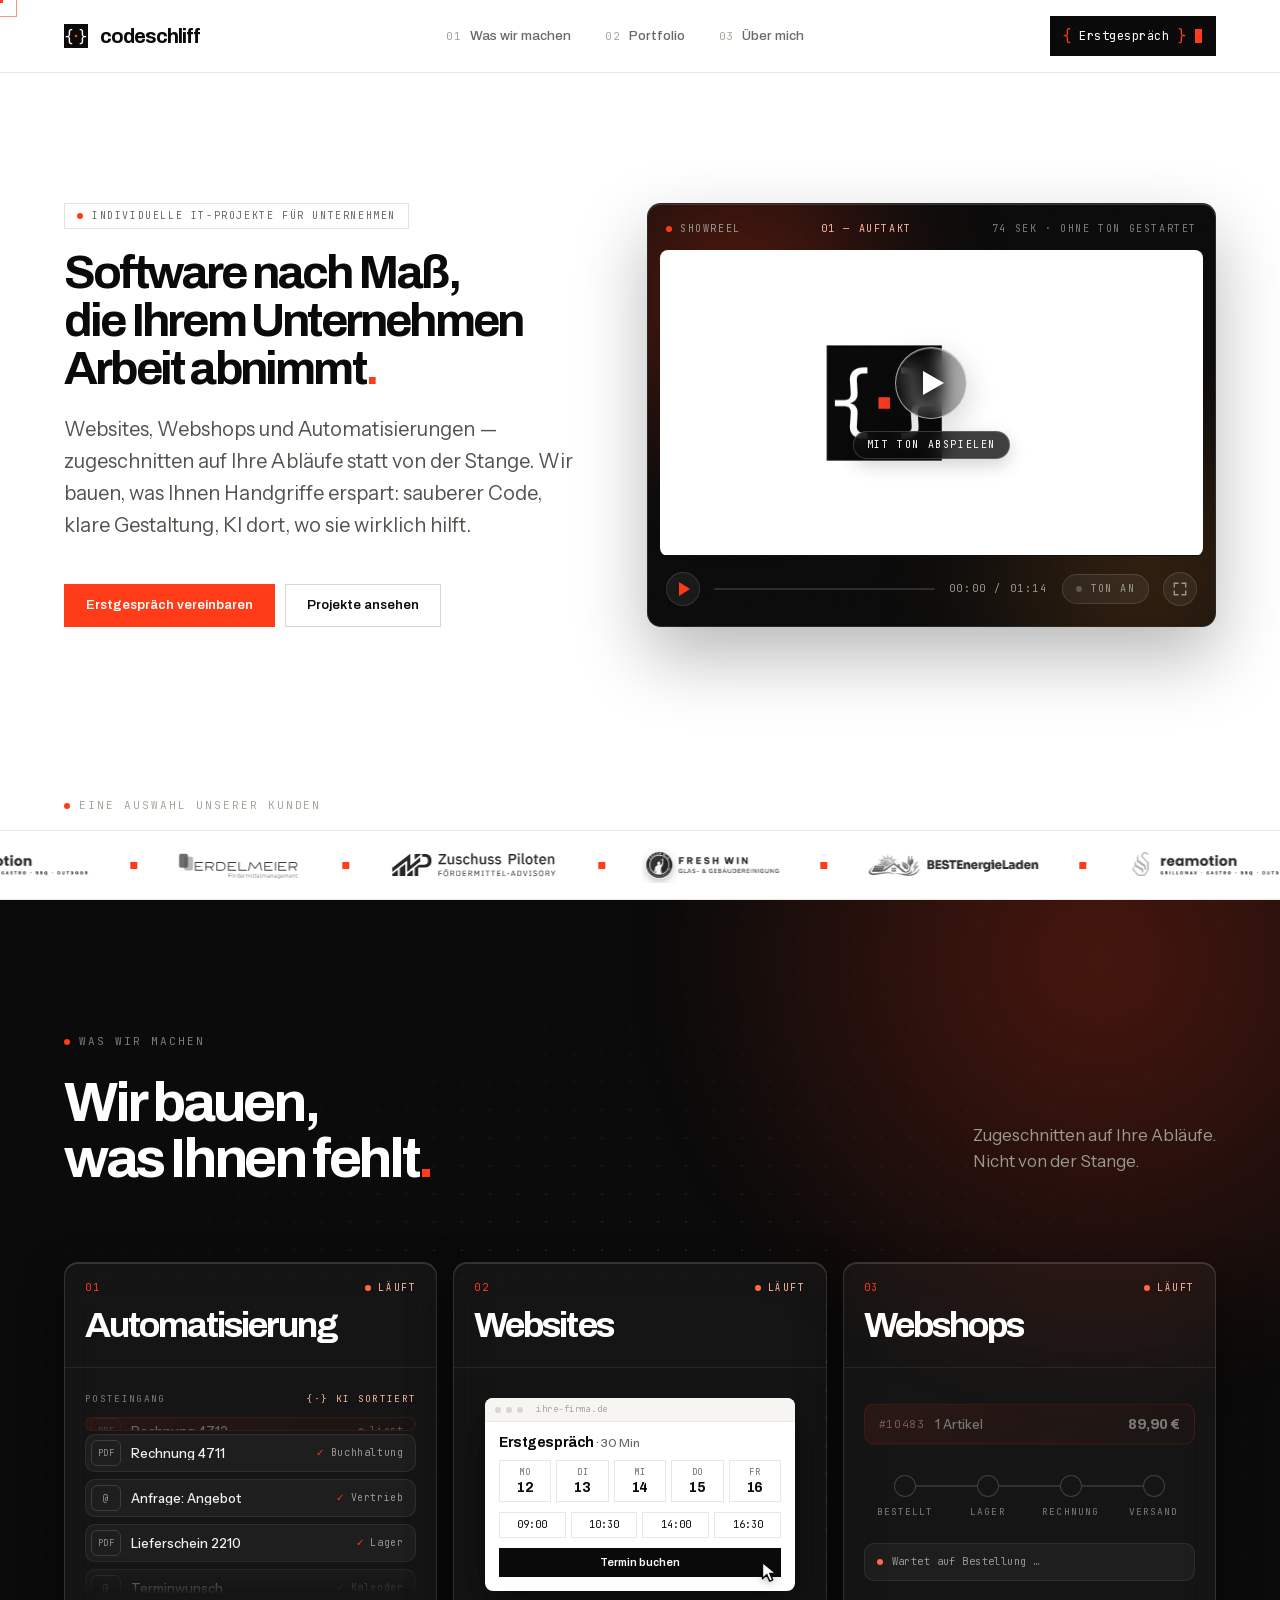
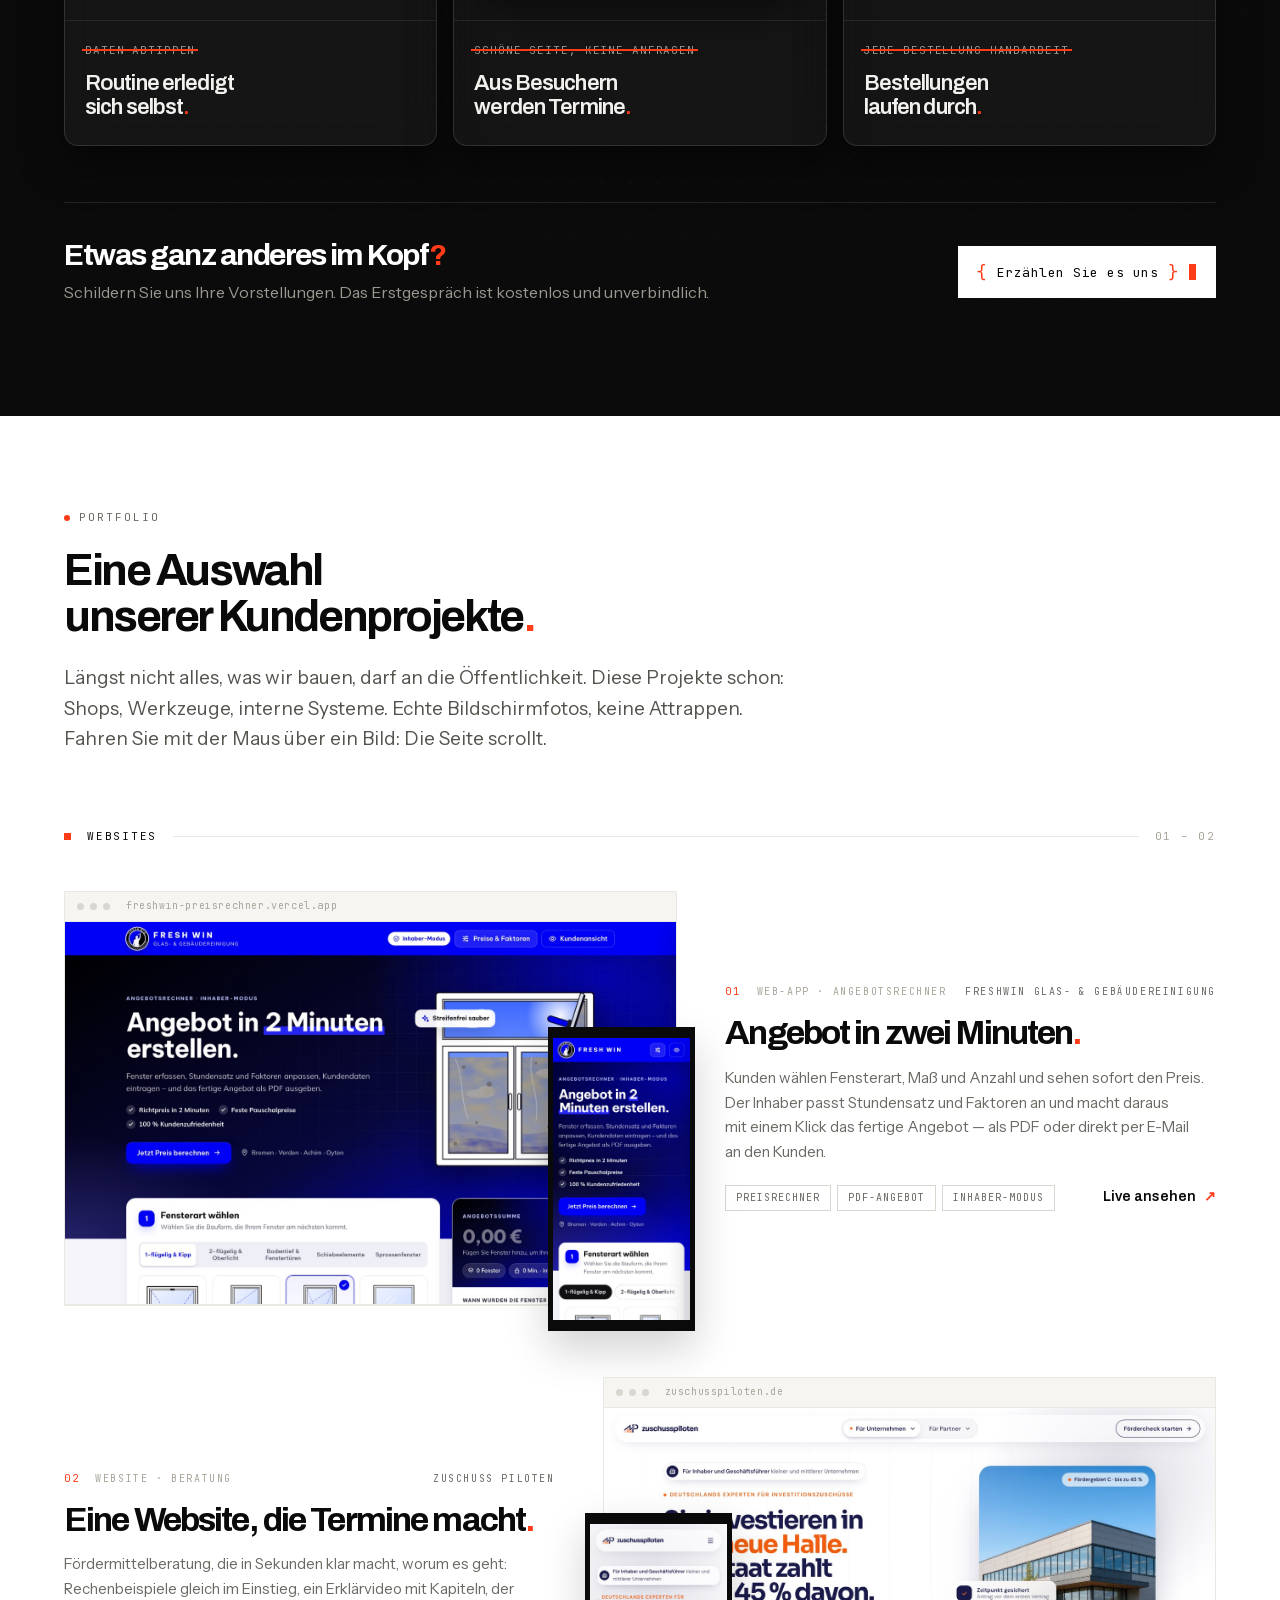
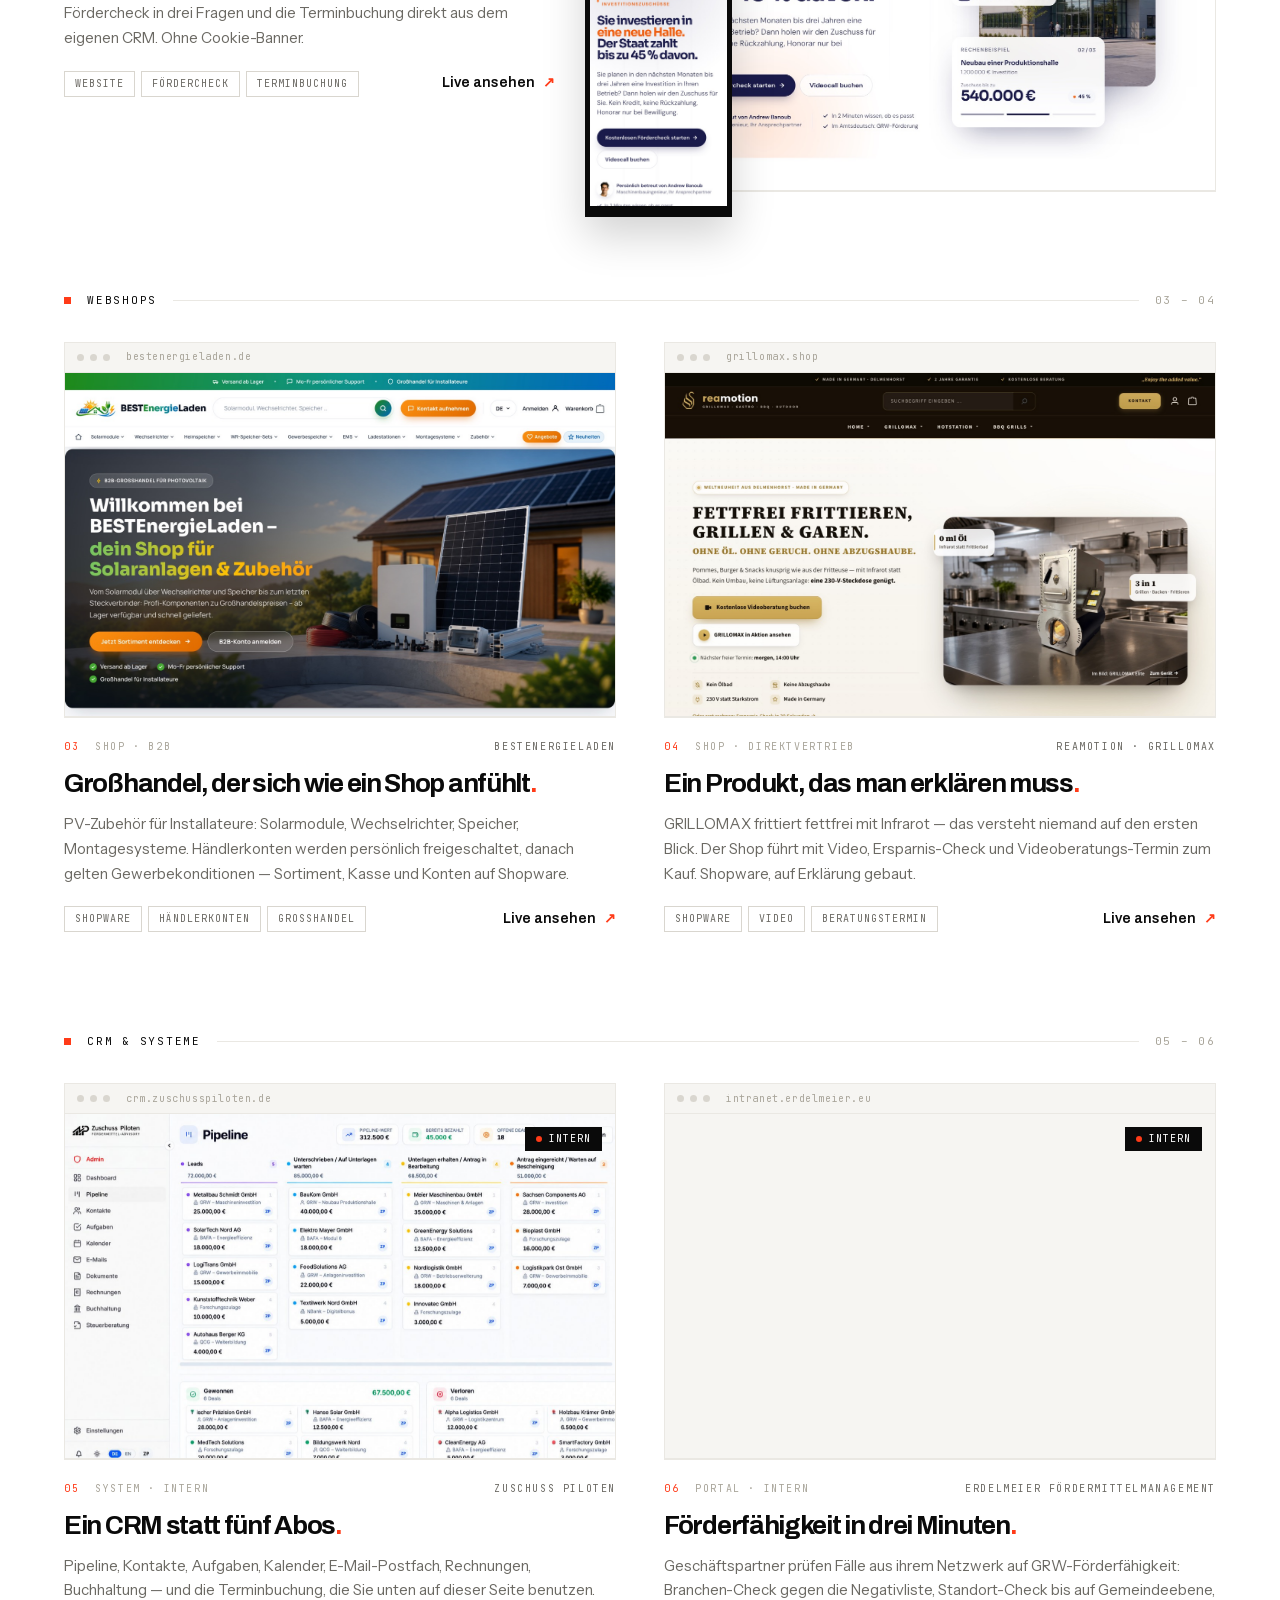
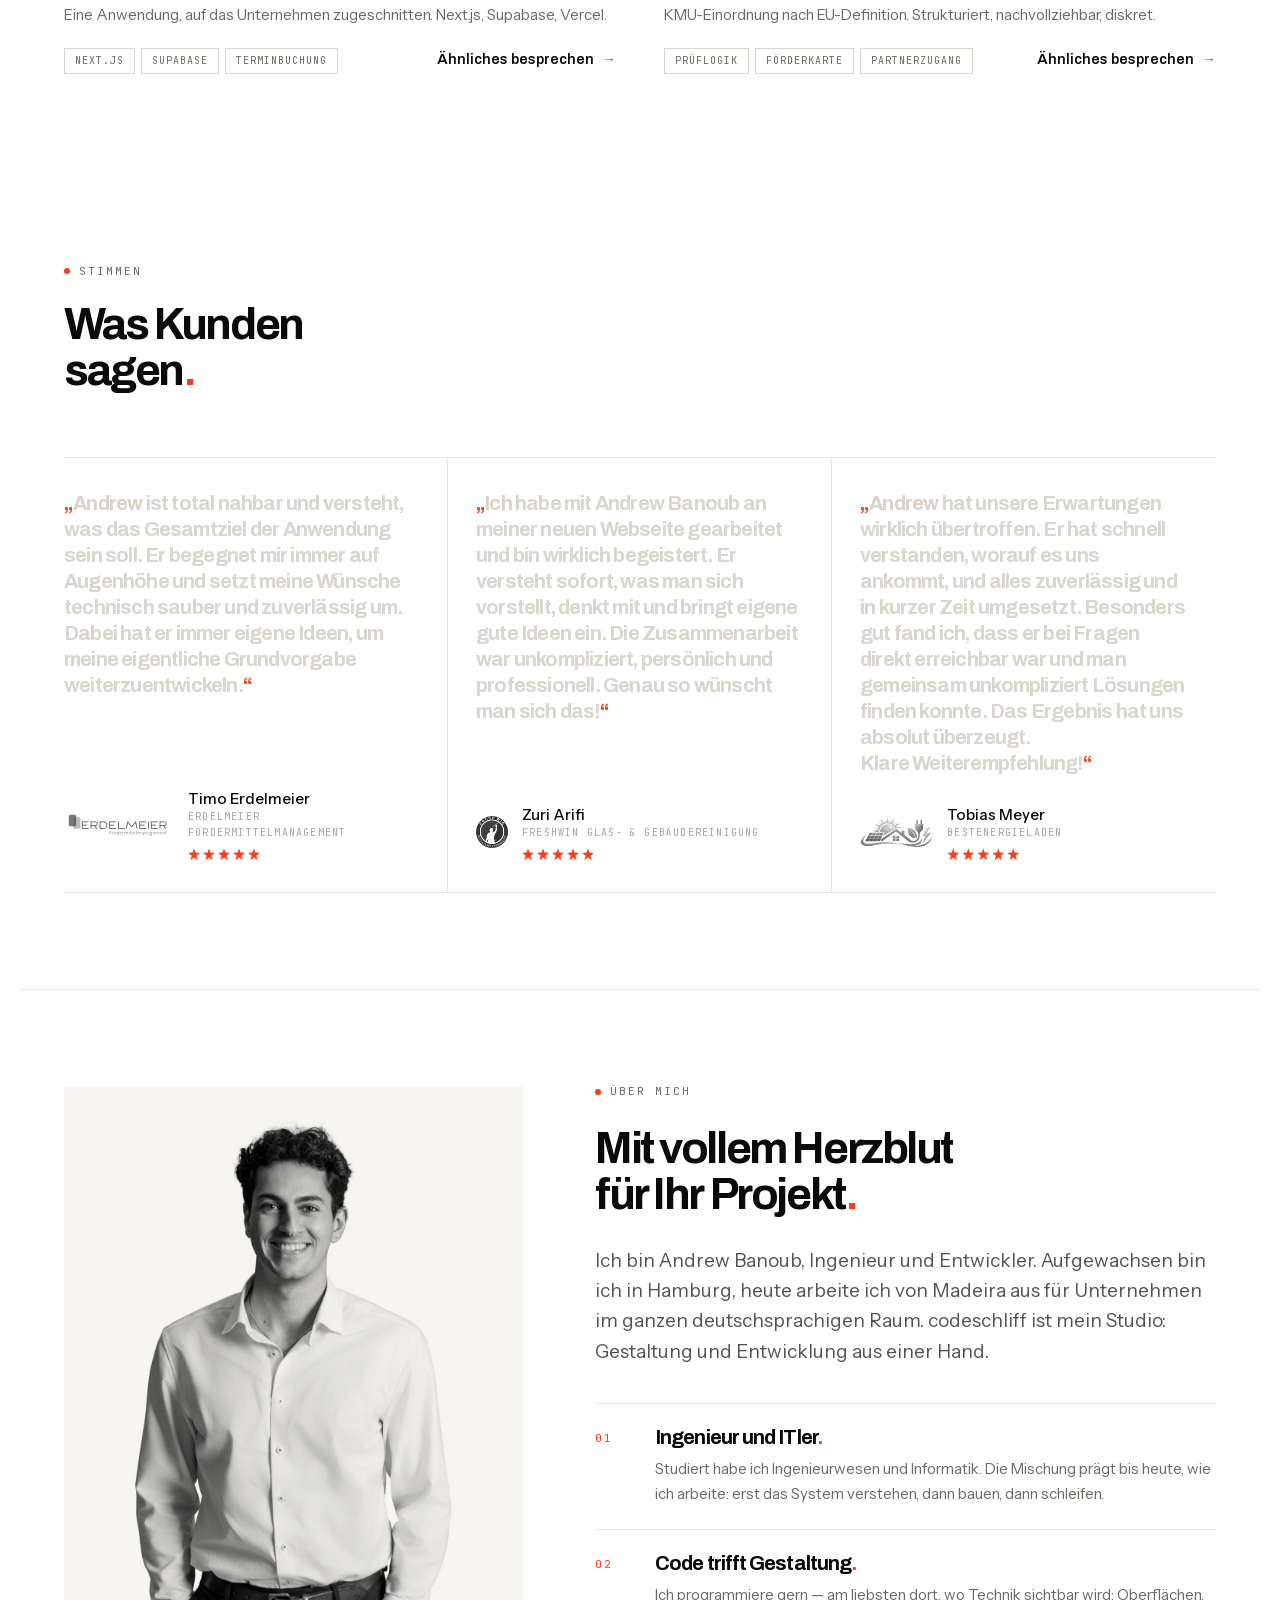
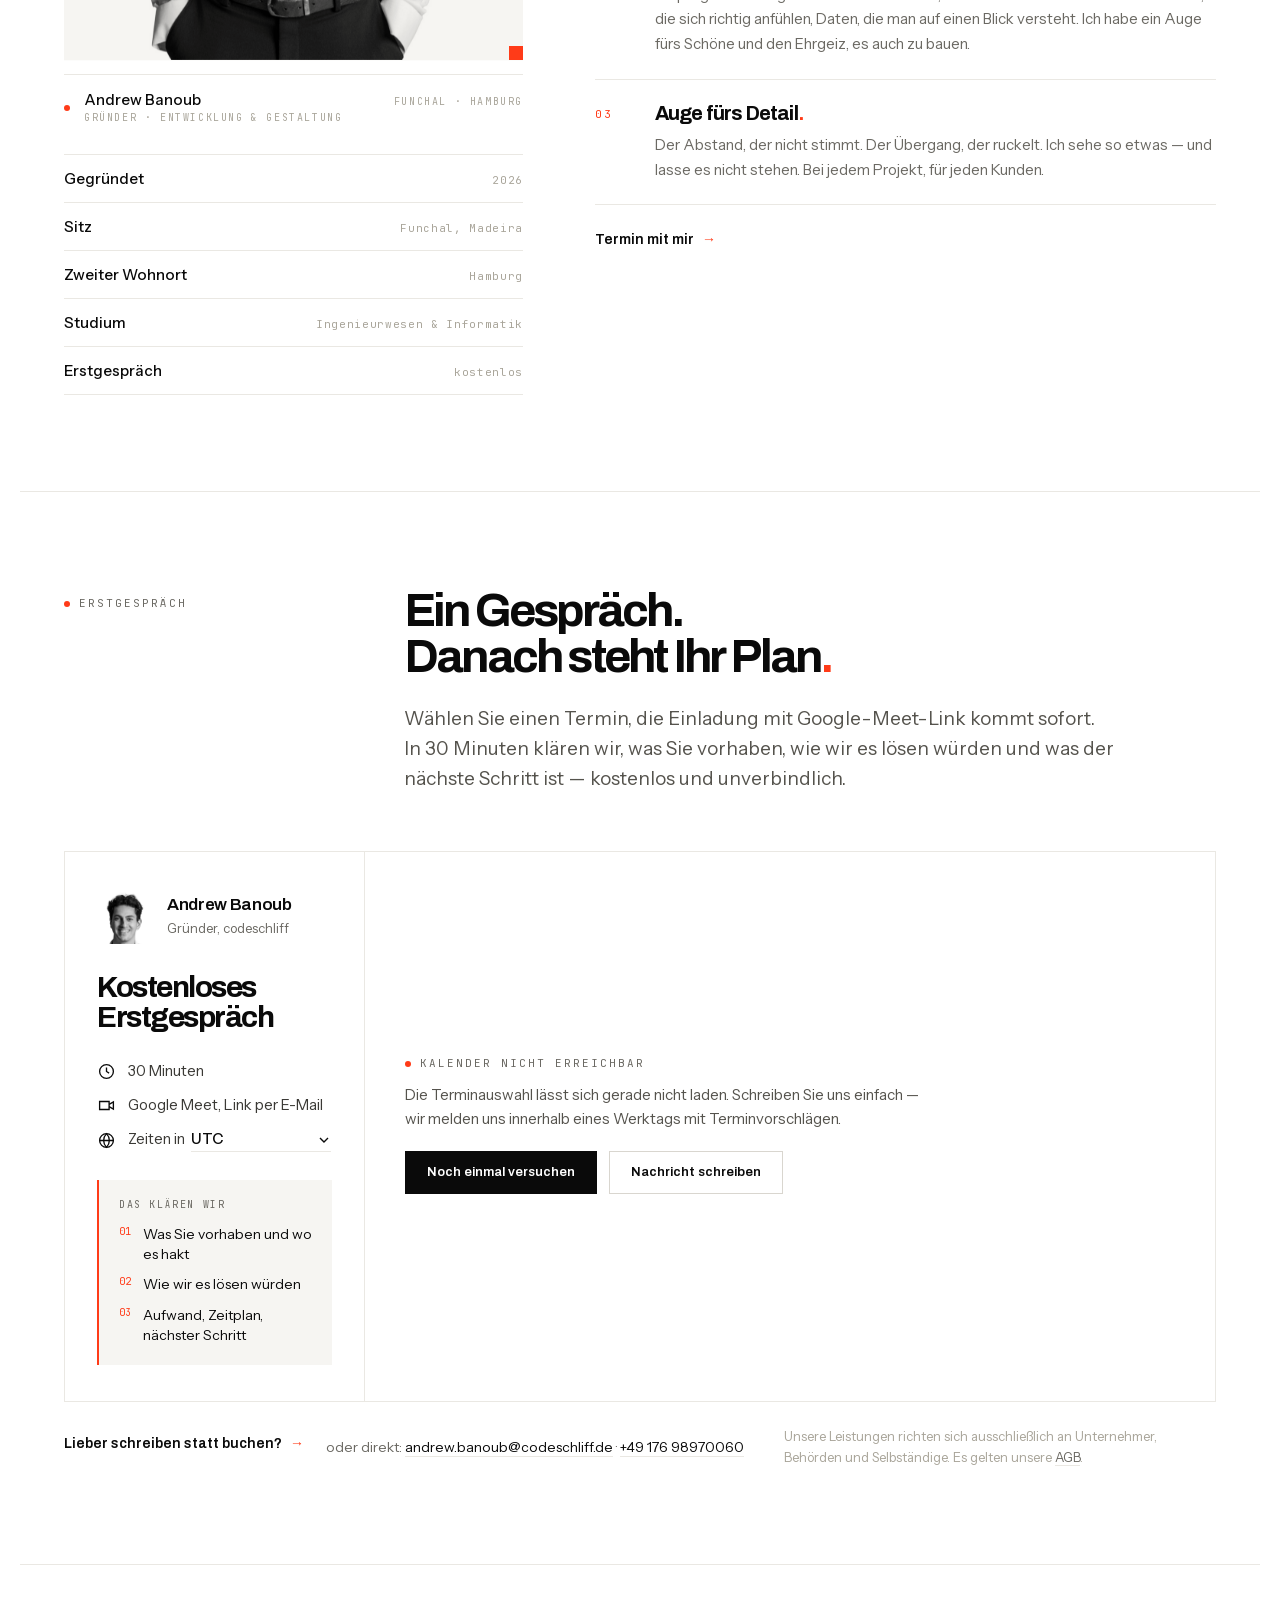
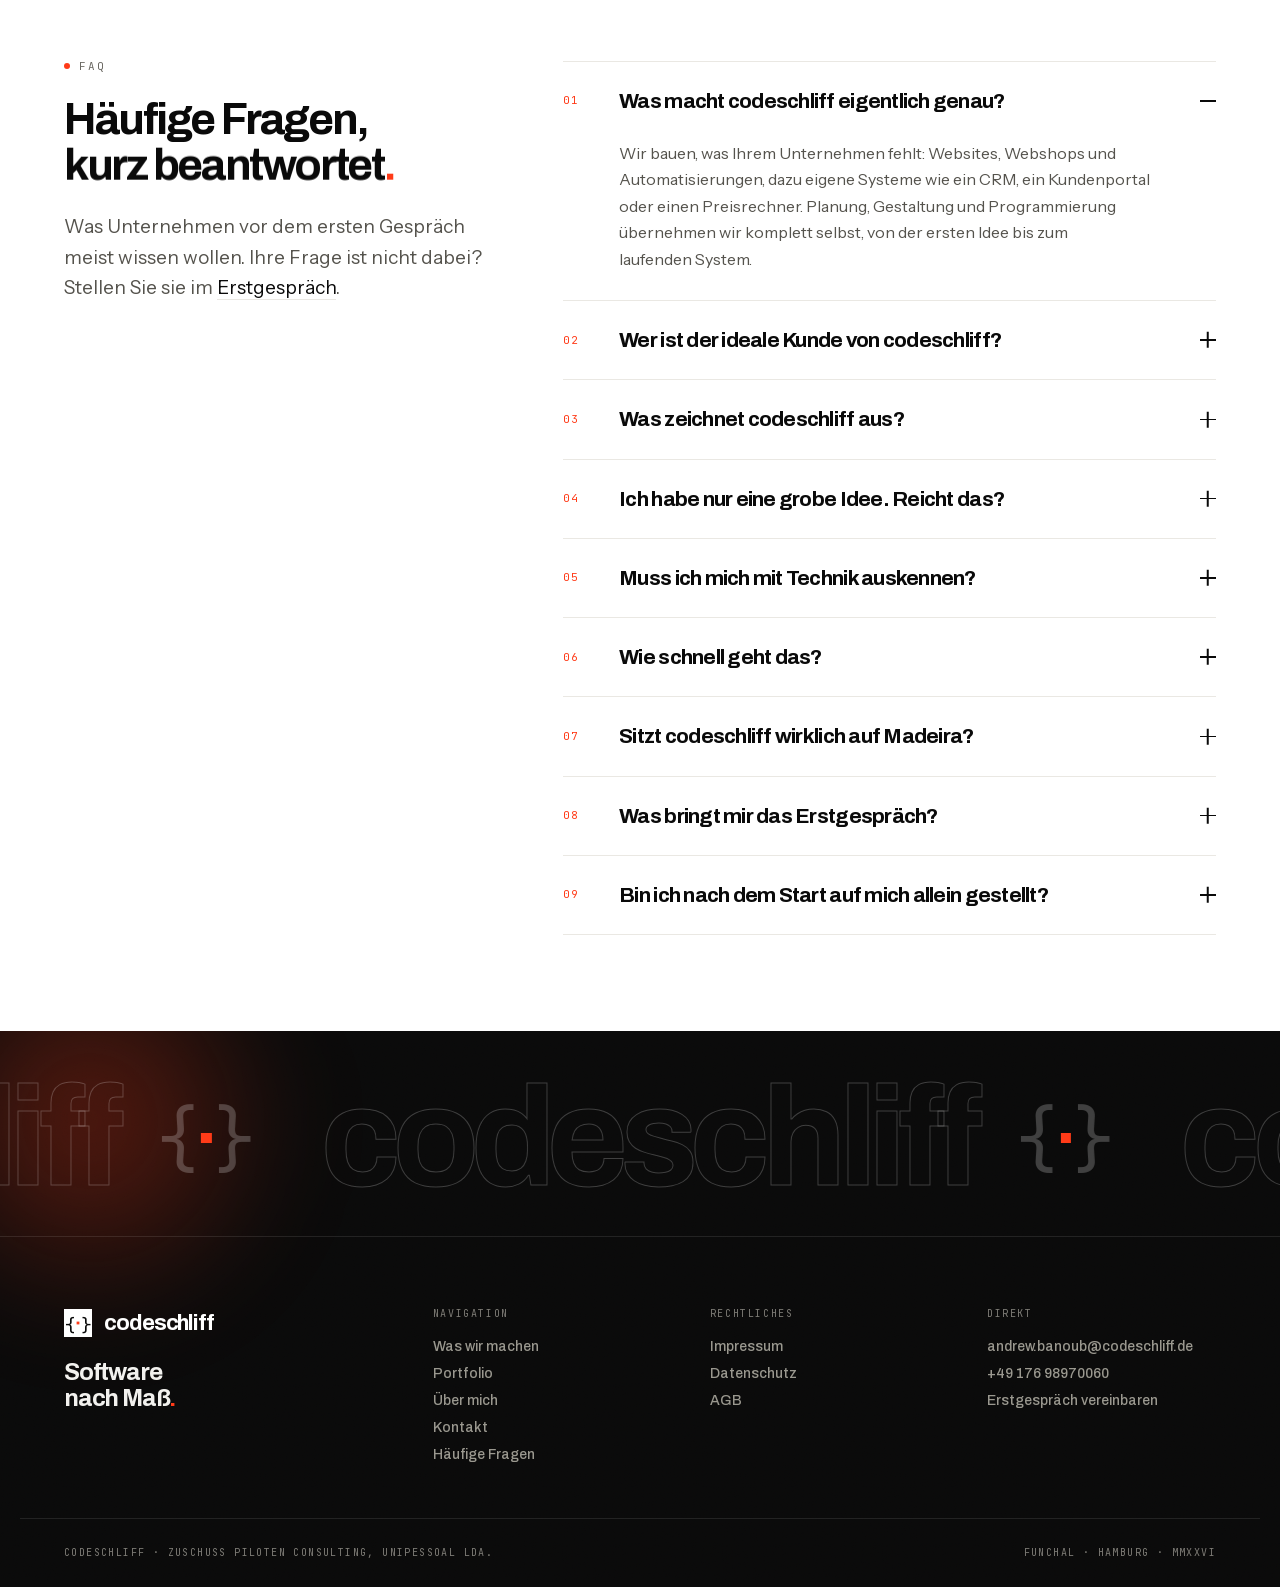
==== commit 1548cb56: "Haeufige Fragen und Beschreibungen in Wir-Form, ohne 'aus einer Hand' Co-Authored-By: Claude Opus 5." ====
--- a/index.html
+++ b/index.html
@@ -4,7 +4,7 @@
   <meta charset="UTF-8">
   <meta name="viewport" content="width=device-width, initial-scale=1.0">
   <title>Websites, Webshops &amp; Software nach Maß | codeschliff</title>
-  <meta name="description" content="Websites, Webshops und Automatisierungen nach Maß für Unternehmen im deutschsprachigen Raum. Geplant und gebaut von Andrew Banoub. Erstgespräch kostenlos.">
+  <meta name="description" content="Websites, Webshops und Automatisierungen nach Maß für Unternehmen im deutschsprachigen Raum. Mit KI schneller am Ziel. Erstgespräch kostenlos.">
   <meta name="author" content="Andrew Banoub">
 
   <link rel="canonical" href="https://codeschliff.de/">
@@ -17,7 +17,7 @@
   <!-- Vorschau beim Teilen. Absolute Adressen sind Pflicht: relative Pfade
        loesen nicht jeder Dienst zuverlaessig auf. -->
   <meta property="og:title" content="codeschliff: Software nach Maß, die Ihrem Unternehmen Arbeit abnimmt">
-  <meta property="og:description" content="Individuelle Websites, Webshops und Automatisierungen für Unternehmen in Deutschland, Österreich und der Schweiz. Alles aus einer Hand, von Andrew Banoub. Kostenloses Erstgespräch per Google Meet.">
+  <meta property="og:description" content="Individuelle Websites, Webshops und Automatisierungen für Unternehmen in Deutschland, Österreich und der Schweiz. KI und echtes Handwerk für schnellere und bessere Ergebnisse. Kostenloses Erstgespräch per Google Meet.">
   <meta property="og:image" content="https://codeschliff.de/assets/img/og-codeschliff.png">
   <meta property="og:image:type" content="image/png">
   <meta property="og:image:width" content="1200">
@@ -34,7 +34,7 @@
 
   <meta name="twitter:card" content="summary_large_image">
   <meta name="twitter:title" content="codeschliff: Software nach Maß, die Ihrem Unternehmen Arbeit abnimmt">
-  <meta name="twitter:description" content="Individuelle Websites, Webshops und Automatisierungen für Unternehmen in Deutschland, Österreich und der Schweiz. Alles aus einer Hand, von Andrew Banoub. Kostenloses Erstgespräch per Google Meet.">
+  <meta name="twitter:description" content="Individuelle Websites, Webshops und Automatisierungen für Unternehmen in Deutschland, Österreich und der Schweiz. KI und echtes Handwerk für schnellere und bessere Ergebnisse. Kostenloses Erstgespräch per Google Meet.">
   <meta name="twitter:image" content="https://codeschliff.de/assets/img/og-codeschliff.png">
   <meta name="twitter:image:alt" content="codeschliff: Software nach Maß. Websites, Webshops, Automatisierung. Erstgespräch kostenlos.">
 
@@ -249,7 +249,7 @@
         "url": "https://codeschliff.de/",
         "name": "codeschliff",
         "alternateName": "codeschliff.de",
-        "description": "Websites, Webshops und Automatisierungen nach Maß für Unternehmen im deutschsprachigen Raum. Geplant und gebaut von Andrew Banoub. Erstgespräch kostenlos.",
+        "description": "Websites, Webshops und Automatisierungen nach Maß für Unternehmen im deutschsprachigen Raum. Mit KI schneller am Ziel. Erstgespräch kostenlos.",
         "inLanguage": "de-DE",
         "publisher": {
           "@id": "https://codeschliff.de/#organisation"
@@ -263,7 +263,7 @@
         "@id": "https://codeschliff.de/#webseite",
         "url": "https://codeschliff.de/",
         "name": "Websites, Webshops & Software nach Maß | codeschliff",
-        "description": "Websites, Webshops und Automatisierungen nach Maß für Unternehmen im deutschsprachigen Raum. Geplant und gebaut von Andrew Banoub. Erstgespräch kostenlos.",
+        "description": "Websites, Webshops und Automatisierungen nach Maß für Unternehmen im deutschsprachigen Raum. Mit KI schneller am Ziel. Erstgespräch kostenlos.",
         "inLanguage": "de-DE",
         "isPartOf": {
           "@id": "https://codeschliff.de/#website"
@@ -284,7 +284,7 @@
             "name": "Was macht codeschliff eigentlich genau?",
             "acceptedAnswer": {
               "@type": "Answer",
-              "text": "Wir bauen, was Ihrem Unternehmen fehlt: Websites, Webshops und Automatisierungen, dazu eigene Systeme wie ein CRM, ein Kundenportal oder einen Preisrechner. Geplant, gestaltet und programmiert aus einer Hand, von Andrew Banoub."
+              "text": "Wir bauen, was Ihrem Unternehmen fehlt: Websites, Webshops und Automatisierungen, dazu eigene Systeme wie ein CRM, ein Kundenportal oder einen Preisrechner. Planung, Gestaltung und Programmierung übernehmen wir komplett selbst, von der ersten Idee bis zum laufenden System."
             }
           },
           {
@@ -300,7 +300,7 @@
             "name": "Was zeichnet codeschliff aus?",
             "acceptedAnswer": {
               "@type": "Answer",
-              "text": "KI und echtes Handwerk. Wir setzen KI konsequent ein: Sie nimmt Routinearbeit ab, so kommen Sie schneller zu besseren Ergebnissen. Dahinter stehen ein Studium in Ingenieurwesen und Informatik und mehrere Jahre Erfahrung in Programmierung und IT, gesammelt, bevor es KI-Werkzeuge gab. Die KI macht uns schneller. Was gebaut wird und wie, entscheidet ein Entwickler, der sein Handwerk von Grund auf gelernt hat."
+              "text": "KI und echtes Handwerk. Wir setzen KI konsequent ein: Sie nimmt Routinearbeit ab, so kommen Sie schneller zu besseren Ergebnissen. Dahinter stecken fundiertes Wissen aus dem Studium in Ingenieurwesen und Informatik und jahrelange Erfahrung in Programmierung und IT, gesammelt, bevor es KI-Werkzeuge gab. Die KI macht uns schneller. Was gebaut wird und wie, entscheiden wir, mit einem Handwerk, das wir von Grund auf gelernt haben."
             }
           },
           {
@@ -332,7 +332,7 @@
             "name": "Sitzt codeschliff wirklich auf Madeira?",
             "acceptedAnswer": {
               "@type": "Answer",
-              "text": "Ja. Andrew Banoub arbeitet von Madeira aus für Unternehmen, Selbständige und Behörden in Deutschland, Österreich und der Schweiz, sein zweiter Wohnort ist Hamburg. Besprochen wird per Google Meet, Telefon und E-Mail, direkt und auf Deutsch."
+              "text": "Ja. Unser Sitz ist Funchal auf Madeira. Von hier aus arbeiten wir für Unternehmen, Selbständige und Behörden in Deutschland, Österreich und der Schweiz. Besprochen wird per Google Meet, Telefon und E-Mail, direkt und auf Deutsch."
             }
           },
           {
@@ -1195,7 +1195,7 @@
         <div class="faq__liste" data-reveal-group>
           <details class="faq__item" open>
             <summary data-cursor="link"><span class="faq__nr">01</span><span class="faq__frage">Was macht codeschliff eigentlich genau?</span><i class="faq__plus" aria-hidden="true"></i></summary>
-            <div class="faq__antwort"><p>Wir bauen, was Ihrem Unternehmen fehlt: Websites, Webshops und Automatisierungen, dazu eigene Systeme wie ein CRM, ein Kundenportal oder einen Preisrechner. Geplant, gestaltet und programmiert aus einer Hand, von Andrew Banoub.</p></div>
+            <div class="faq__antwort"><p>Wir bauen, was Ihrem Unternehmen fehlt: Websites, Webshops und Automatisierungen, dazu eigene Systeme wie ein CRM, ein Kundenportal oder einen Preisrechner. Planung, Gestaltung und Programmierung übernehmen wir komplett selbst, von der ersten Idee bis zum laufenden System.</p></div>
           </details>
           <details class="faq__item">
             <summary data-cursor="link"><span class="faq__nr">02</span><span class="faq__frage">Wer ist der ideale Kunde von codeschliff?</span><i class="faq__plus" aria-hidden="true"></i></summary>
@@ -1203,7 +1203,7 @@
           </details>
           <details class="faq__item">
             <summary data-cursor="link"><span class="faq__nr">03</span><span class="faq__frage">Was zeichnet codeschliff aus?</span><i class="faq__plus" aria-hidden="true"></i></summary>
-            <div class="faq__antwort"><p>KI und echtes Handwerk. Wir setzen KI konsequent ein: Sie nimmt Routinearbeit ab, so kommen Sie schneller zu besseren Ergebnissen. Dahinter stehen ein Studium in Ingenieurwesen und Informatik und mehrere Jahre Erfahrung in Programmierung und IT, gesammelt, bevor es KI-Werkzeuge gab. Die KI macht uns schneller. Was gebaut wird und wie, entscheidet ein Entwickler, der sein Handwerk von Grund auf gelernt hat.</p></div>
+            <div class="faq__antwort"><p>KI und echtes Handwerk. Wir setzen KI konsequent ein: Sie nimmt Routinearbeit ab, so kommen Sie schneller zu besseren Ergebnissen. Dahinter stecken fundiertes Wissen aus dem Studium in Ingenieurwesen und Informatik und jahrelange Erfahrung in Programmierung und IT, gesammelt, bevor es KI-Werkzeuge gab. Die KI macht uns schneller. Was gebaut wird und wie, entscheiden wir, mit einem Handwerk, das wir von Grund auf gelernt haben.</p></div>
           </details>
           <details class="faq__item">
             <summary data-cursor="link"><span class="faq__nr">04</span><span class="faq__frage">Ich habe nur eine grobe Idee. Reicht das?</span><i class="faq__plus" aria-hidden="true"></i></summary>
@@ -1219,7 +1219,7 @@
           </details>
           <details class="faq__item">
             <summary data-cursor="link"><span class="faq__nr">07</span><span class="faq__frage">Sitzt codeschliff wirklich auf Madeira?</span><i class="faq__plus" aria-hidden="true"></i></summary>
-            <div class="faq__antwort"><p>Ja. Andrew Banoub arbeitet von Madeira aus für Unternehmen, Selbständige und Behörden in Deutschland, Österreich und der Schweiz, sein zweiter Wohnort ist Hamburg. Besprochen wird per Google Meet, Telefon und E-Mail, direkt und auf Deutsch.</p></div>
+            <div class="faq__antwort"><p>Ja. Unser Sitz ist Funchal auf Madeira. Von hier aus arbeiten wir für Unternehmen, Selbständige und Behörden in Deutschland, Österreich und der Schweiz. Besprochen wird per Google Meet, Telefon und E-Mail, direkt und auf Deutsch.</p></div>
           </details>
           <details class="faq__item">
             <summary data-cursor="link"><span class="faq__nr">08</span><span class="faq__frage">Was bringt mir das Erstgespräch?</span><i class="faq__plus" aria-hidden="true"></i></summary>
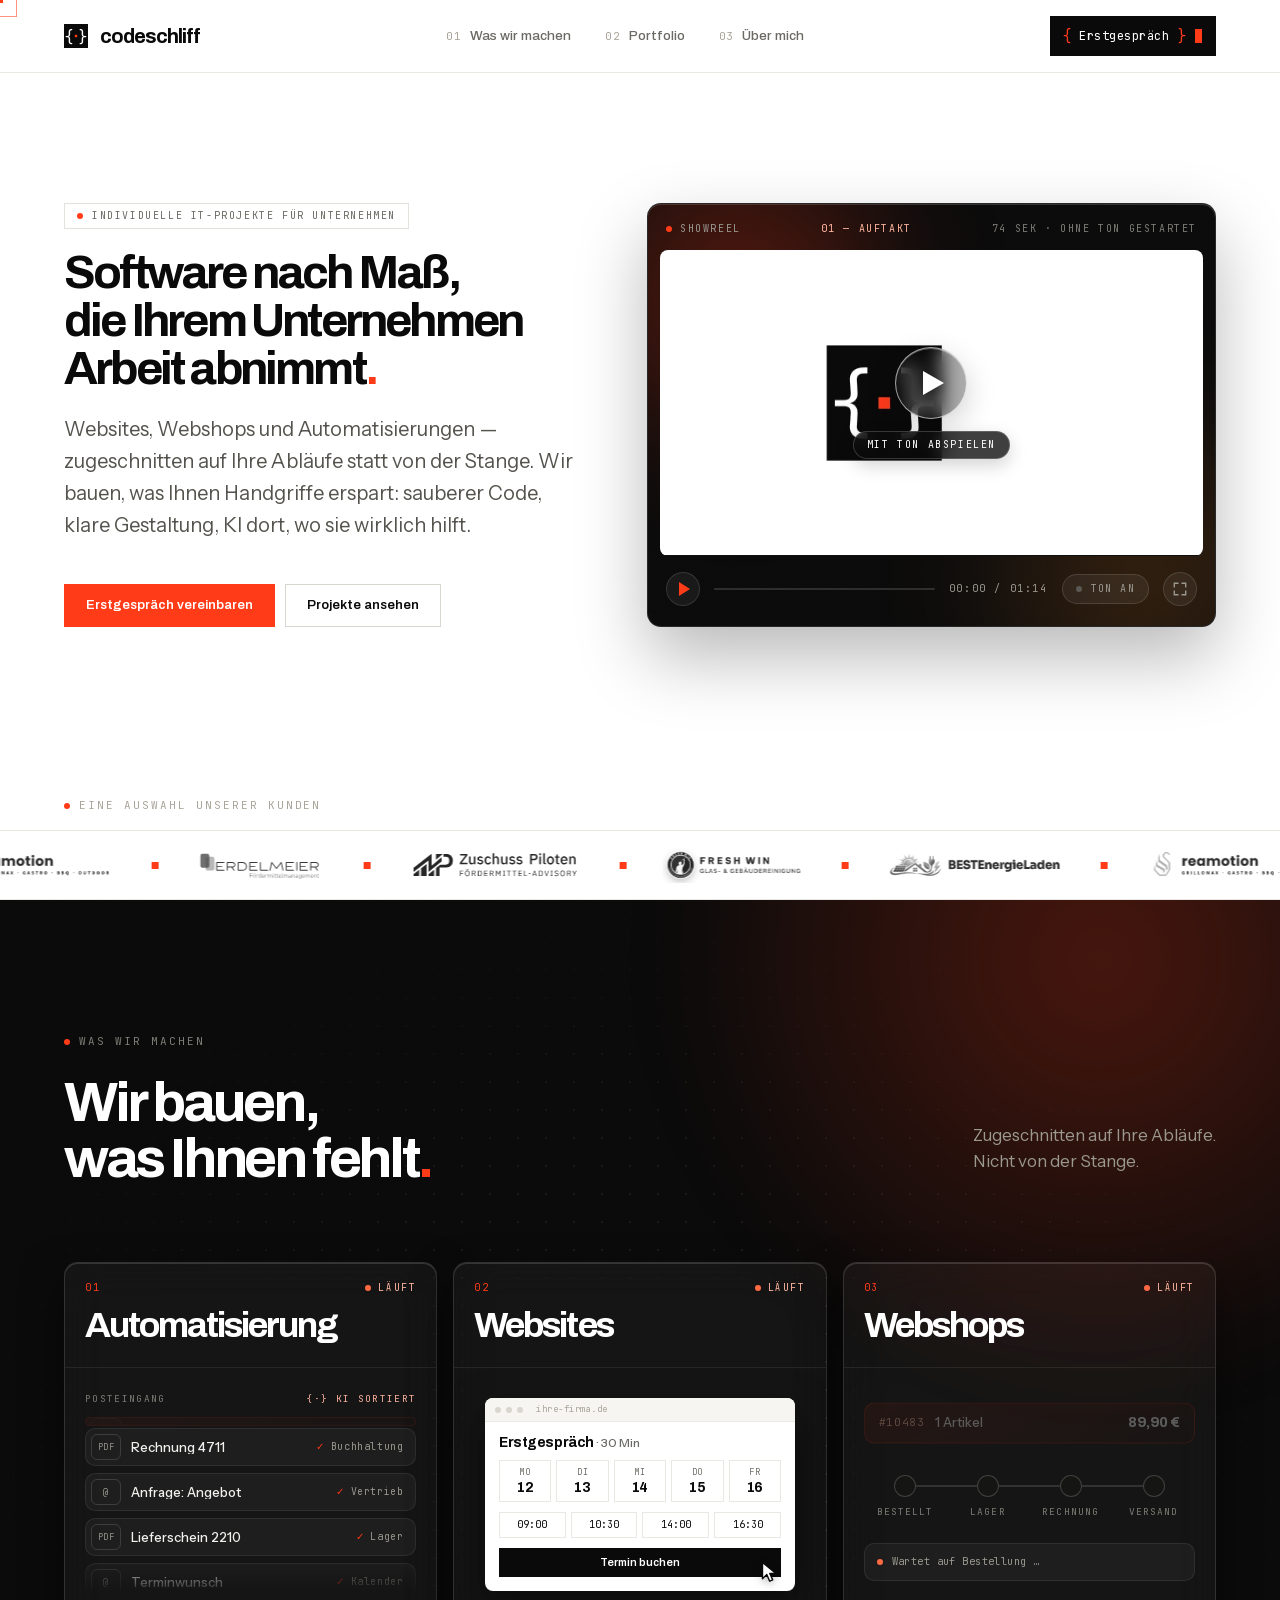
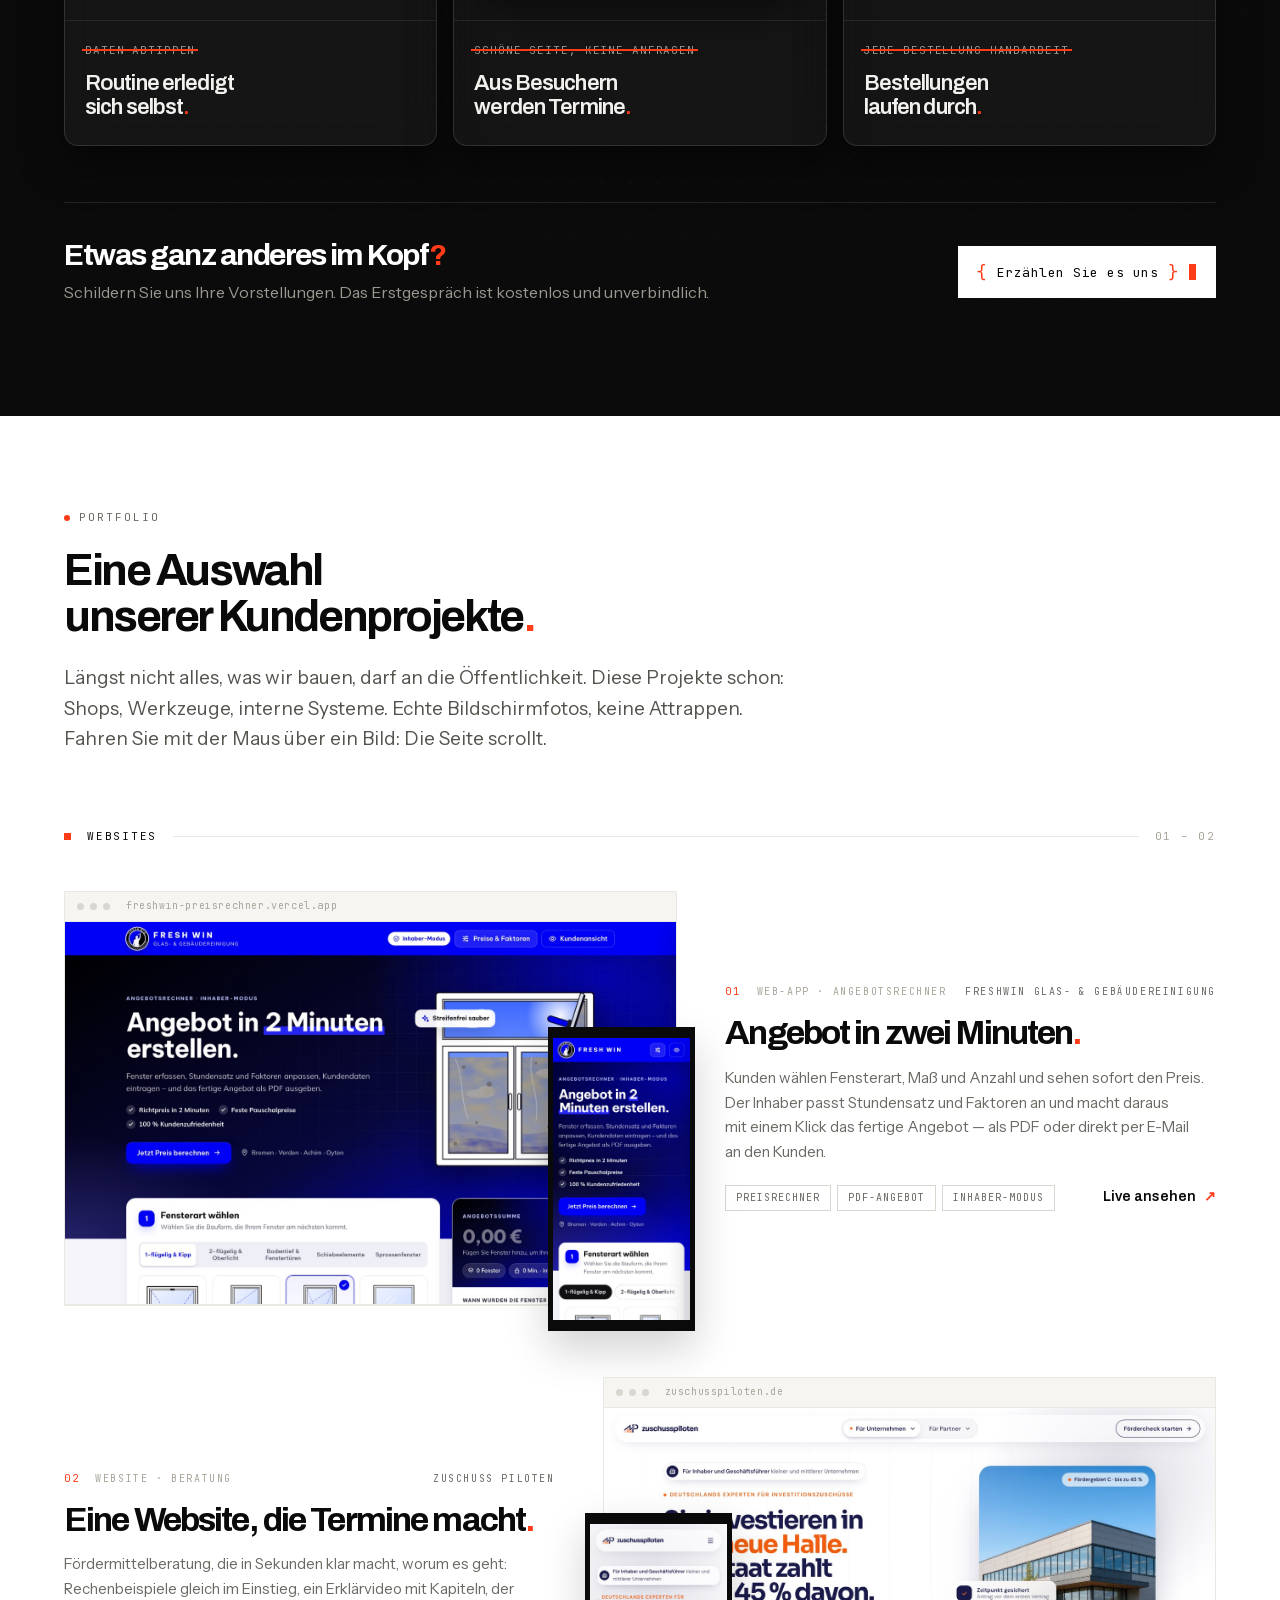
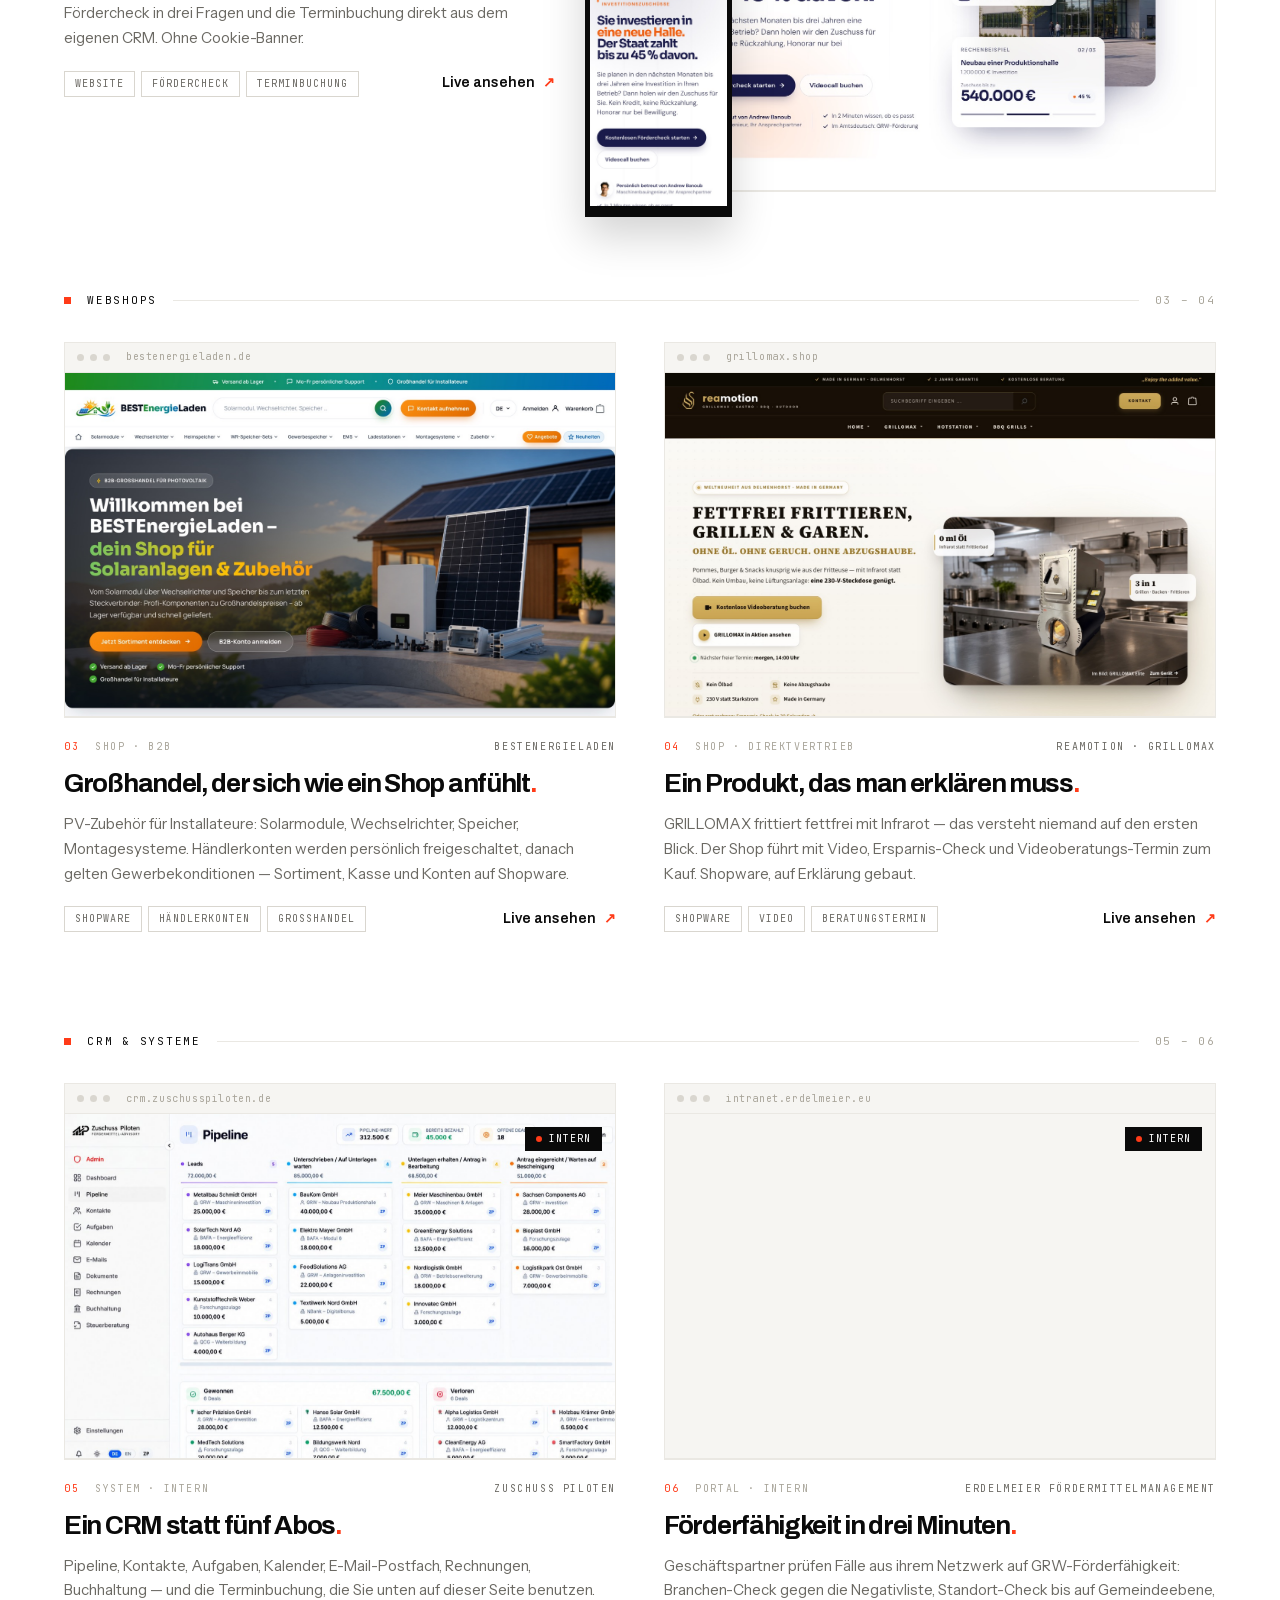
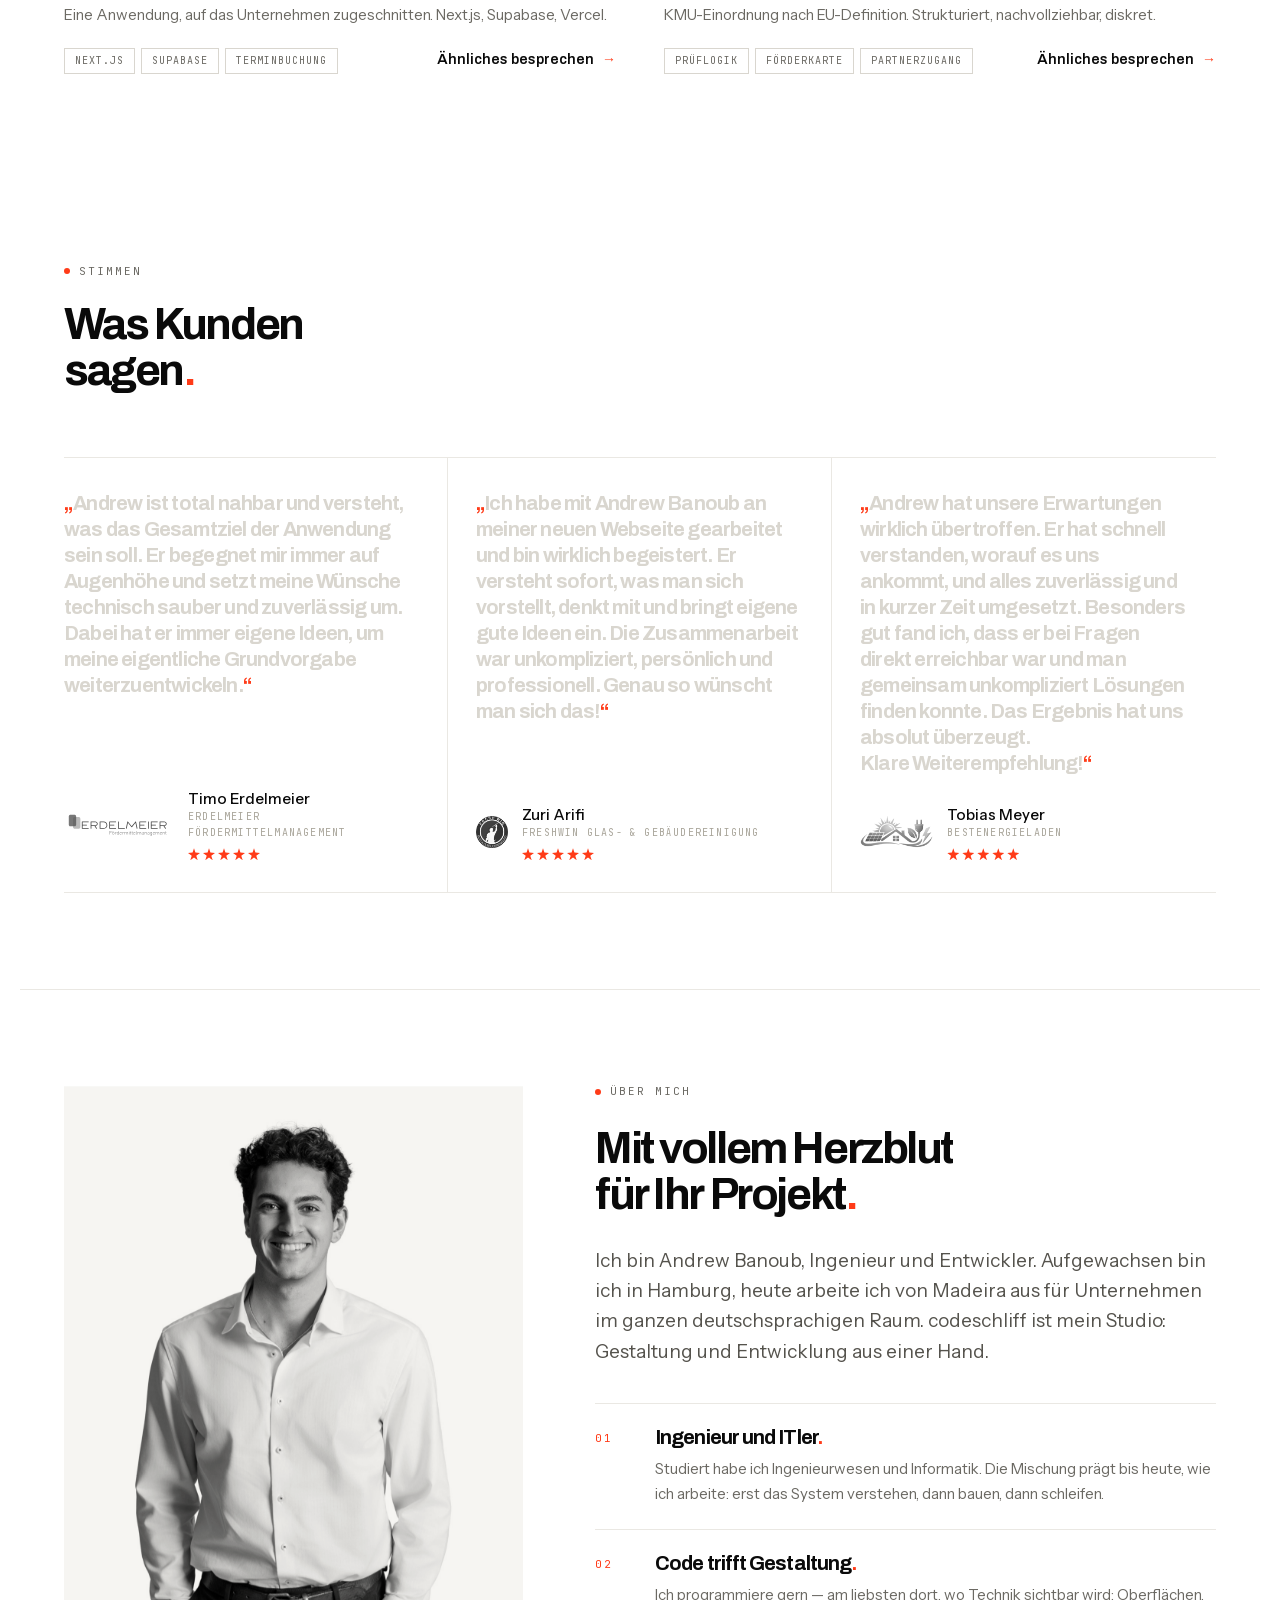
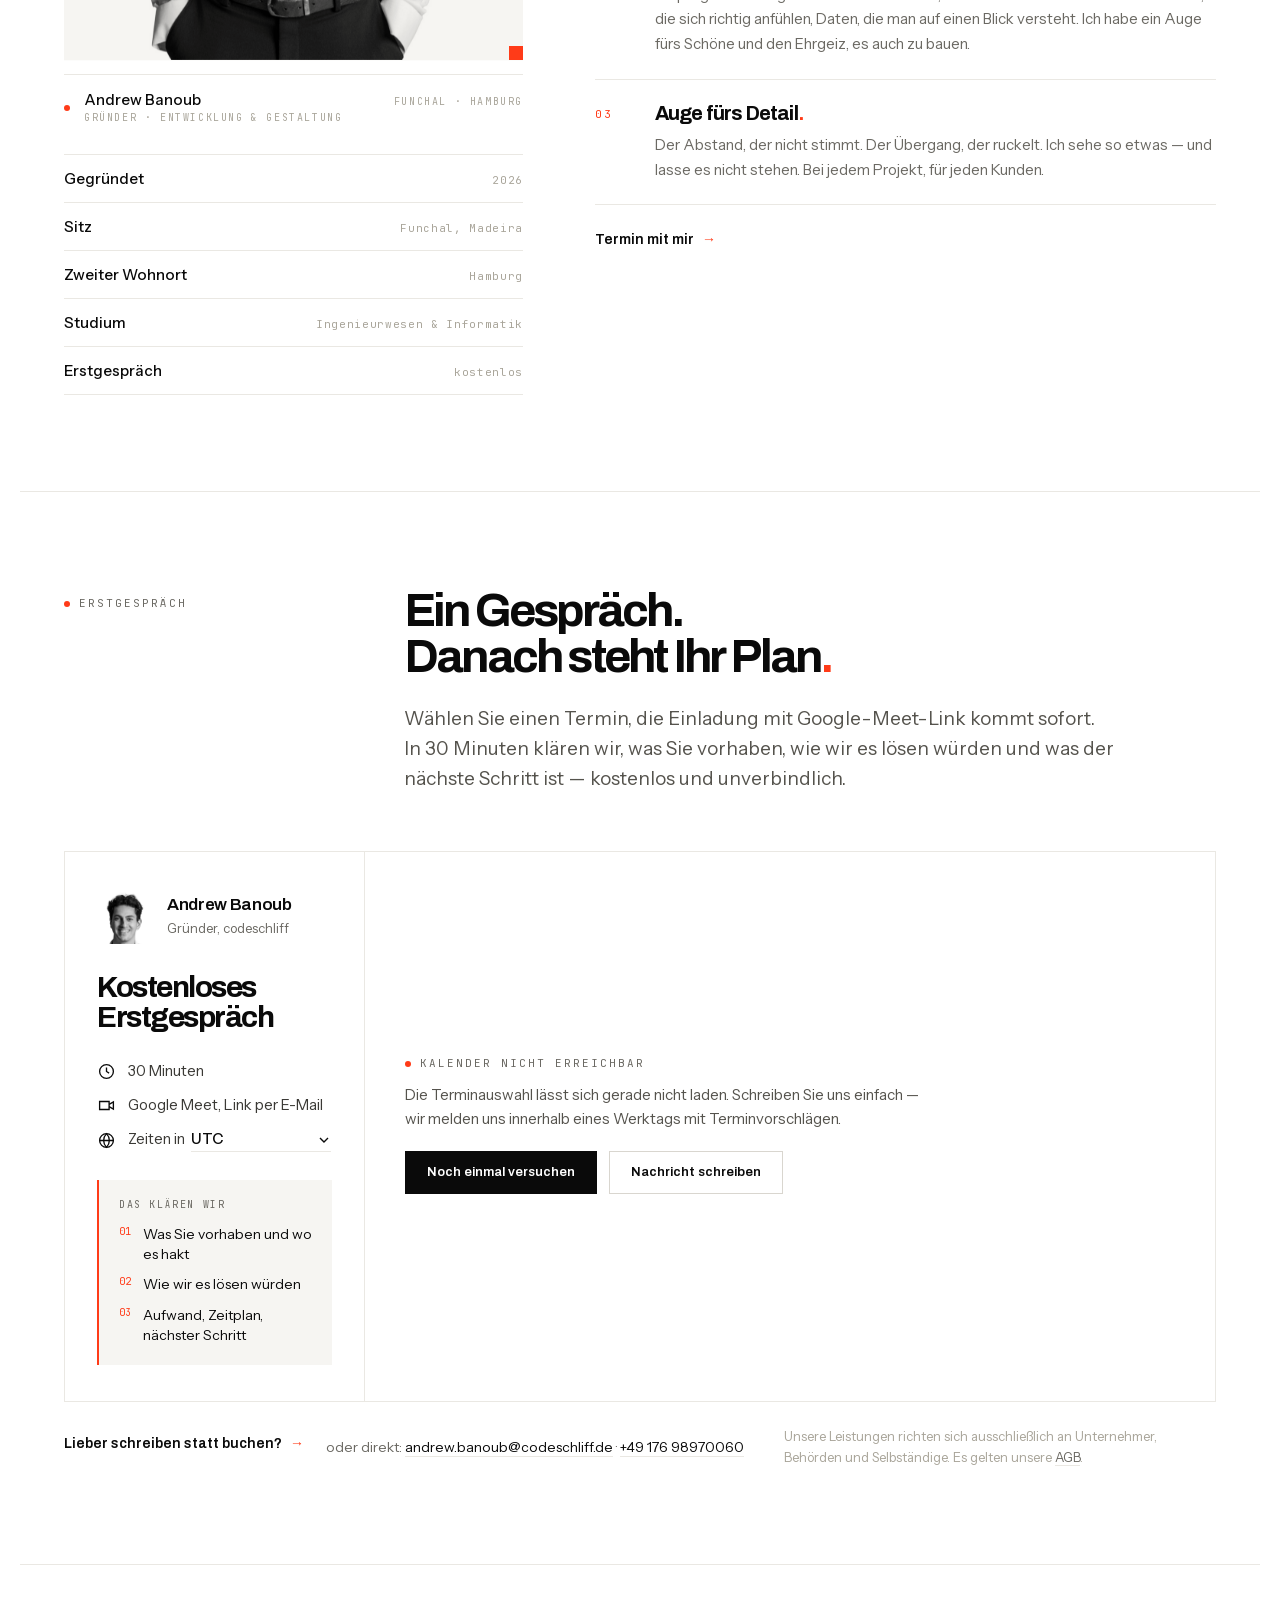
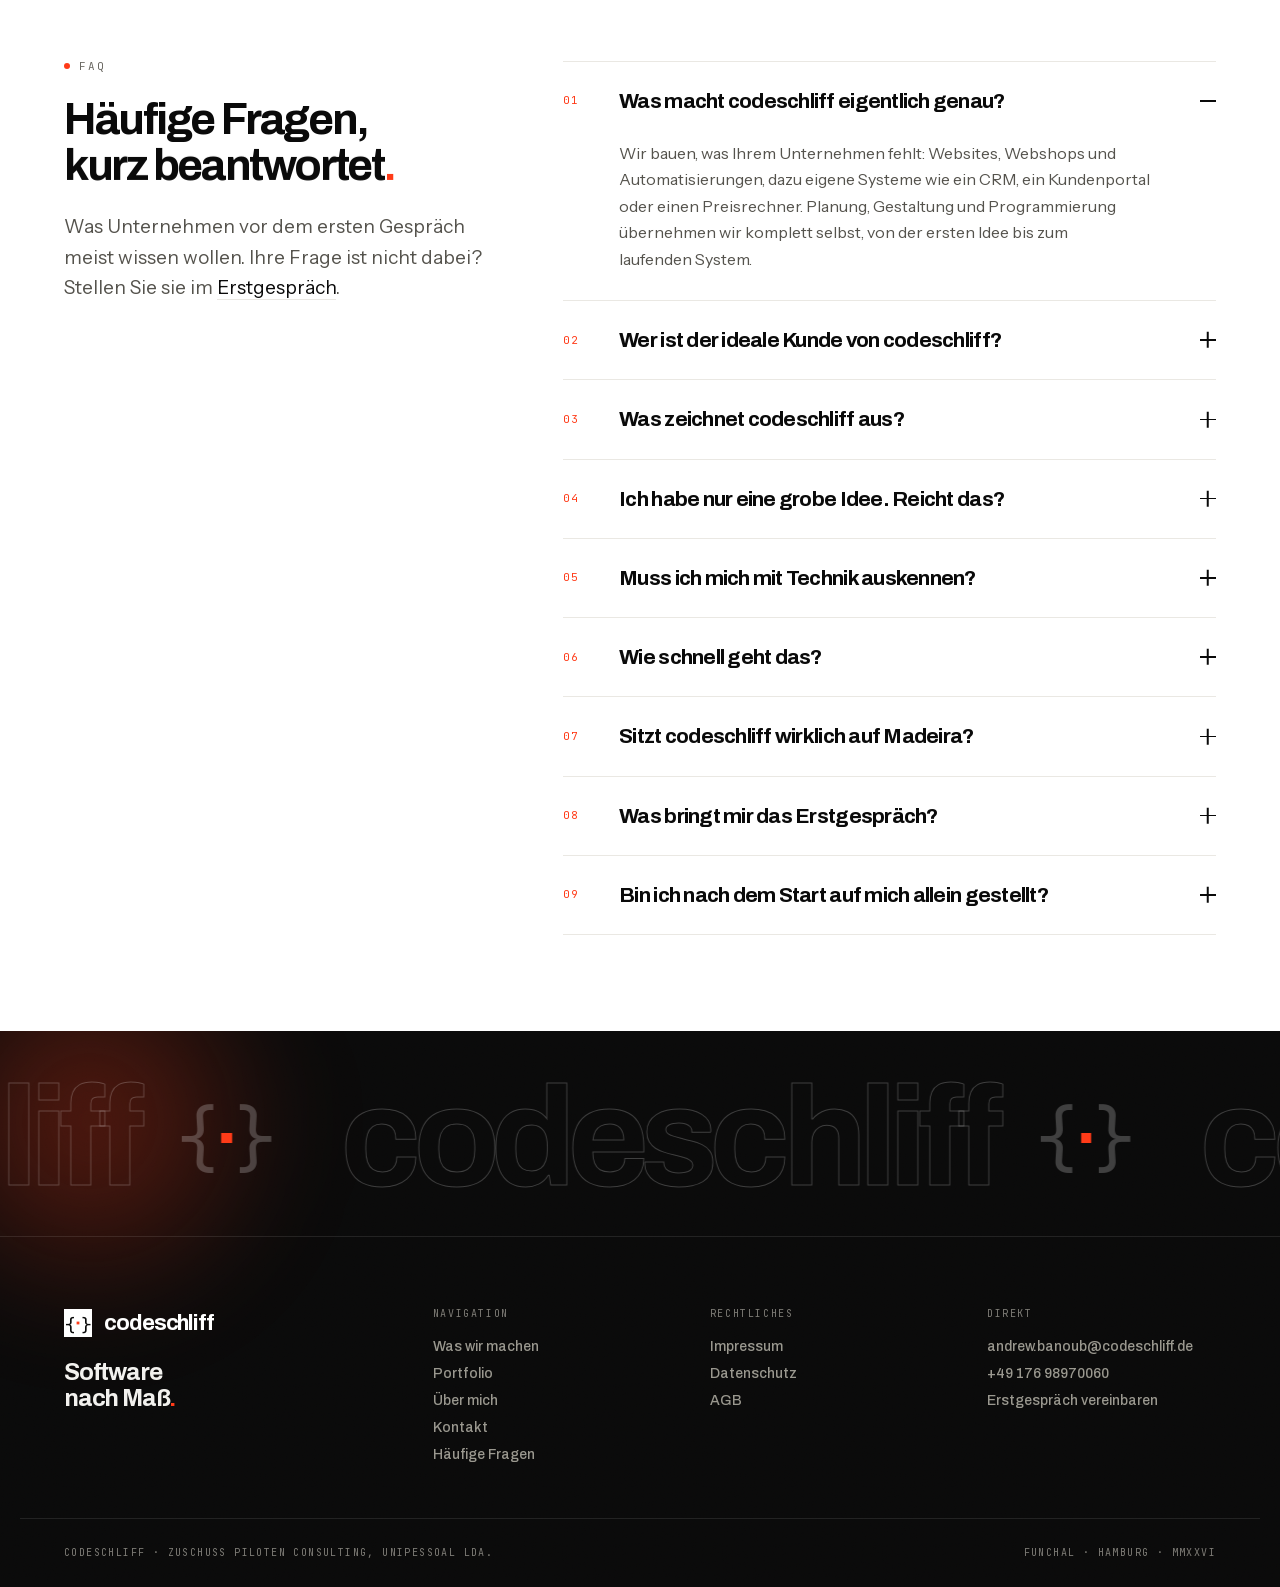
==== commit 43e72a77: "Haeufige Fragen: Website in wenigen Tagen, Rundum-Betreuung nach dem Start Co-Authored-By: Claude Op" ====
--- a/index.html
+++ b/index.html
@@ -324,7 +324,7 @@
             "name": "Wie schnell geht das?",
             "acceptedAnswer": {
               "@type": "Answer",
-              "text": "Das hängt vom Umfang ab. Eine schlanke Website steht oft schon nach wenigen Wochen, ein Webshop oder ein System mit Anbindungen braucht mehr Zeit. Den Zeitplan legen wir im Erstgespräch gemeinsam fest."
+              "text": "Schneller, als die meisten erwarten. Eine schlanke Website steht oft schon nach wenigen Tagen. Das schaffen wir, weil wir KI gezielt einsetzen und trotzdem auf jahrelange Erfahrung im Selberprogrammieren bauen, gesammelt in der Zeit vor der KI. Ein Webshop oder ein System mit Anbindungen braucht etwas mehr Zeit. Den genauen Zeitplan legen wir im Erstgespräch gemeinsam fest."
             }
           },
           {
@@ -348,7 +348,7 @@
             "name": "Bin ich nach dem Start auf mich allein gestellt?",
             "acceptedAnswer": {
               "@type": "Answer",
-              "text": "Nein. Auf Wunsch kümmern wir uns auch danach um Betrieb, Pflege und Weiterentwicklung, damit Ihre Website, Ihr Shop oder Ihr System zuverlässig weiterläuft."
+              "text": "Nein, ganz im Gegenteil. Wir übernehmen auch nach dem Start alles: Betrieb, Pflege, Updates und Weiterentwicklung. Soll sich etwas ändern, sagen Sie einfach Bescheid. Sie sind rundum versorgt und müssen sich um nichts kümmern."
             }
           }
         ]
@@ -1215,7 +1215,7 @@
           </details>
           <details class="faq__item">
             <summary data-cursor="link"><span class="faq__nr">06</span><span class="faq__frage">Wie schnell geht das?</span><i class="faq__plus" aria-hidden="true"></i></summary>
-            <div class="faq__antwort"><p>Das hängt vom Umfang ab. Eine schlanke Website steht oft schon nach wenigen Wochen, ein Webshop oder ein System mit Anbindungen braucht mehr Zeit. Den Zeitplan legen wir im Erstgespräch gemeinsam fest.</p></div>
+            <div class="faq__antwort"><p>Schneller, als die meisten erwarten. Eine schlanke Website steht oft schon nach wenigen Tagen. Das schaffen wir, weil wir KI gezielt einsetzen und trotzdem auf jahrelange Erfahrung im Selberprogrammieren bauen, gesammelt in der Zeit vor der KI. Ein Webshop oder ein System mit Anbindungen braucht etwas mehr Zeit. Den genauen Zeitplan legen wir im Erstgespräch gemeinsam fest.</p></div>
           </details>
           <details class="faq__item">
             <summary data-cursor="link"><span class="faq__nr">07</span><span class="faq__frage">Sitzt codeschliff wirklich auf Madeira?</span><i class="faq__plus" aria-hidden="true"></i></summary>
@@ -1227,7 +1227,7 @@
           </details>
           <details class="faq__item">
             <summary data-cursor="link"><span class="faq__nr">09</span><span class="faq__frage">Bin ich nach dem Start auf mich allein gestellt?</span><i class="faq__plus" aria-hidden="true"></i></summary>
-            <div class="faq__antwort"><p>Nein. Auf Wunsch kümmern wir uns auch danach um Betrieb, Pflege und Weiterentwicklung, damit Ihre Website, Ihr Shop oder Ihr System zuverlässig weiterläuft.</p></div>
+            <div class="faq__antwort"><p>Nein, ganz im Gegenteil. Wir übernehmen auch nach dem Start alles: Betrieb, Pflege, Updates und Weiterentwicklung. Soll sich etwas ändern, sagen Sie einfach Bescheid. Sie sind rundum versorgt und müssen sich um nichts kümmern.</p></div>
           </details>
         </div>
       </div>
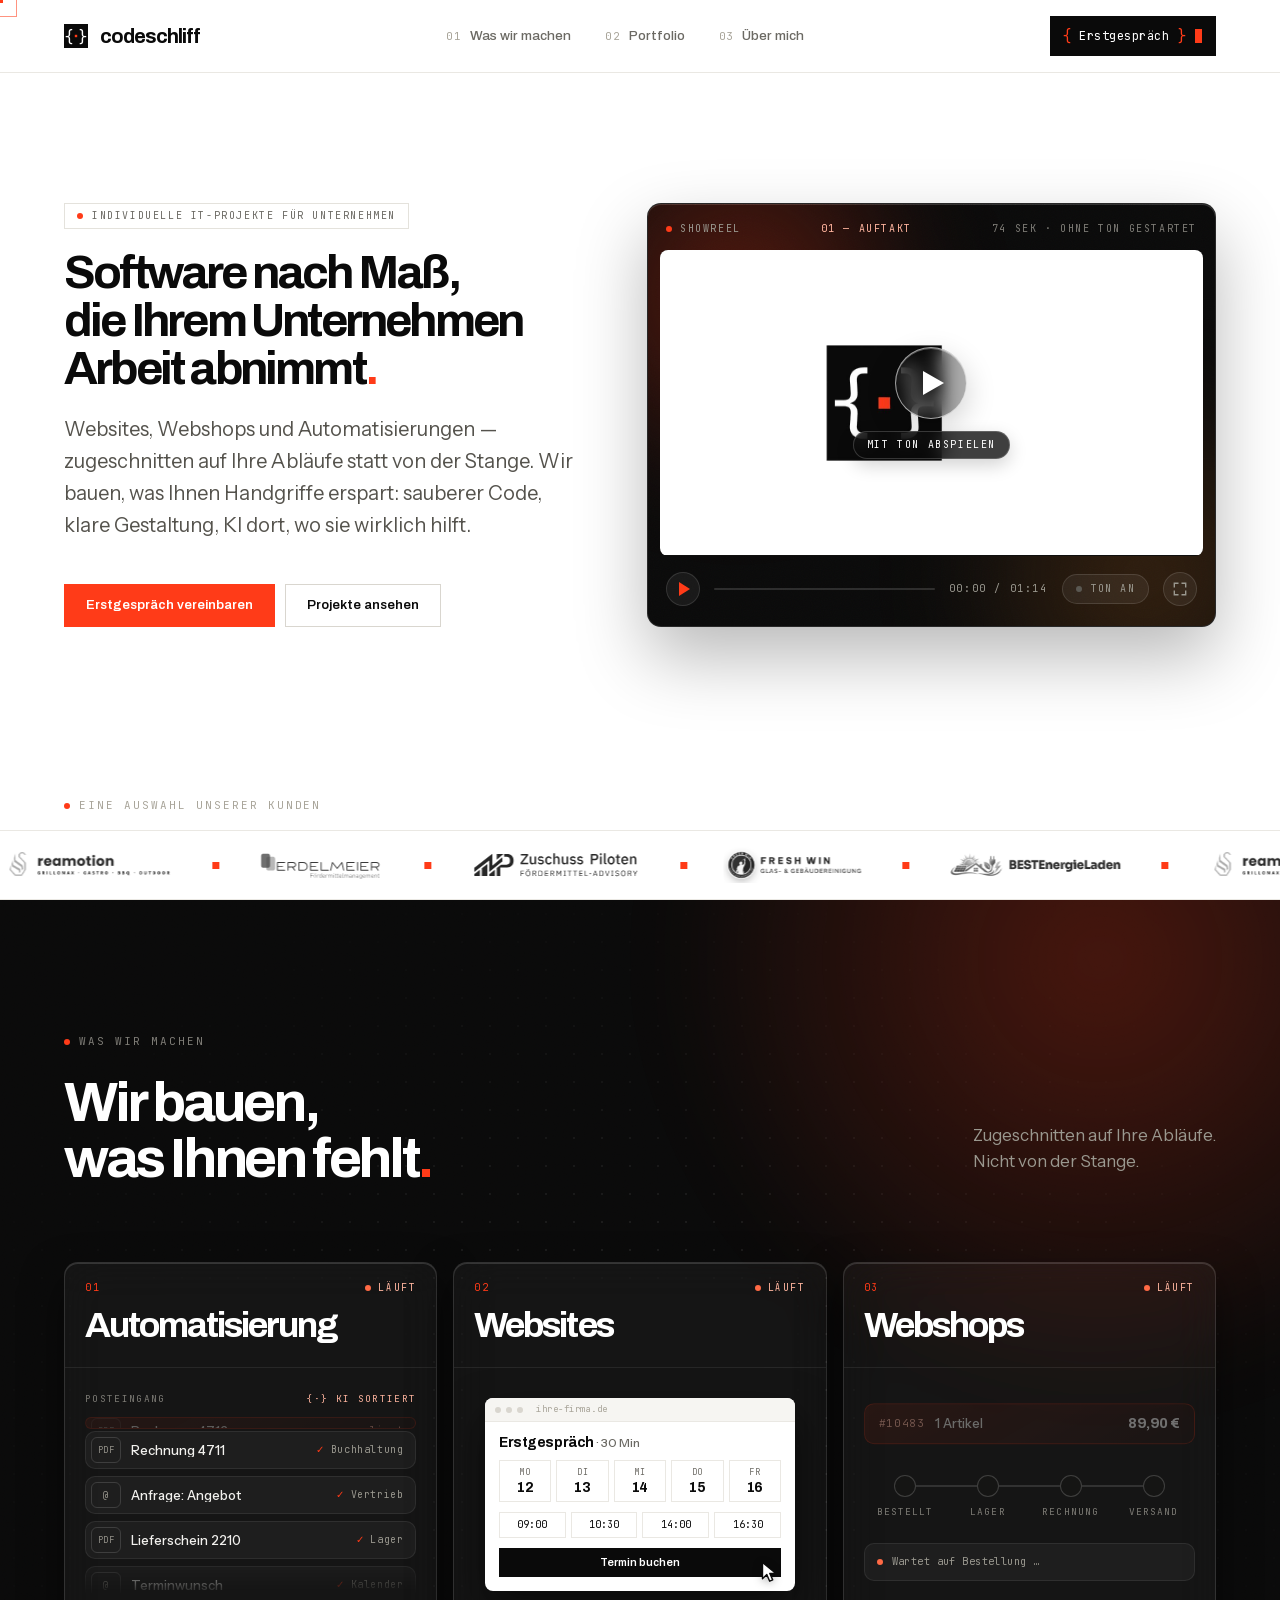
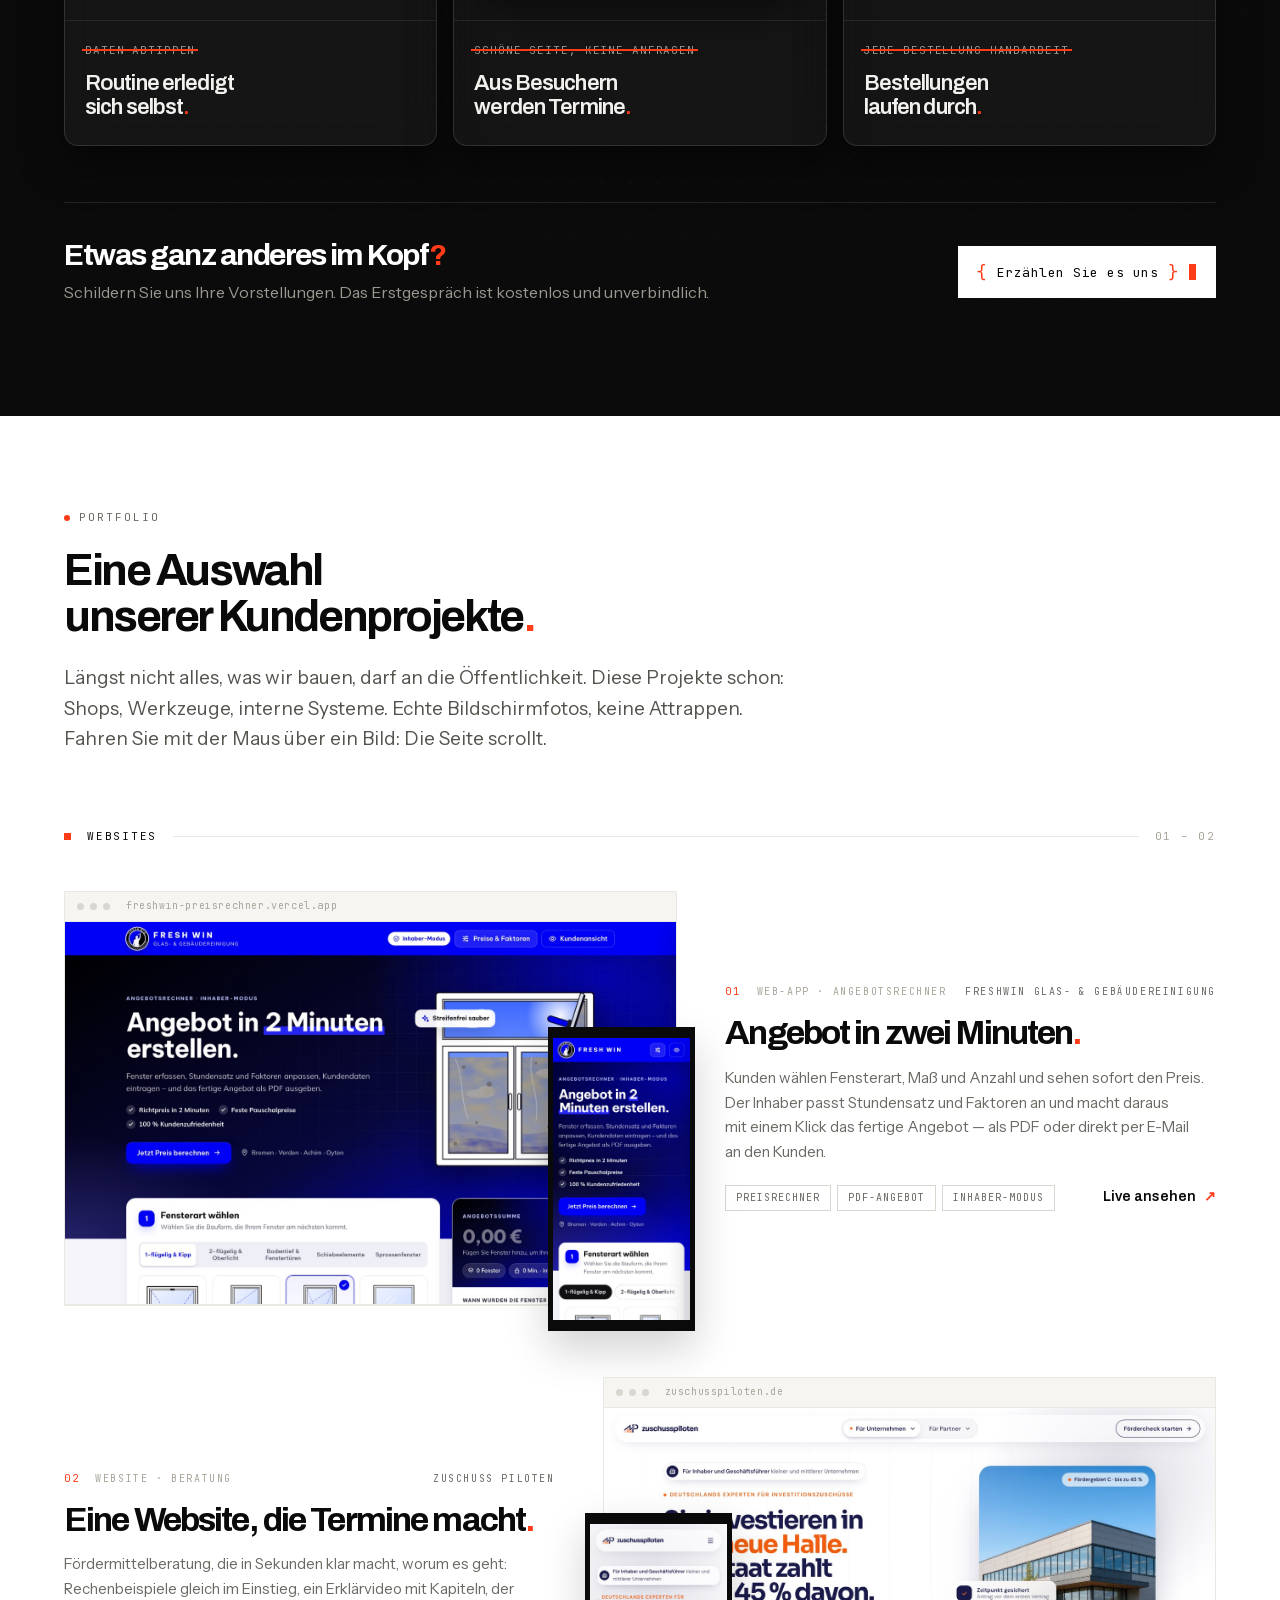
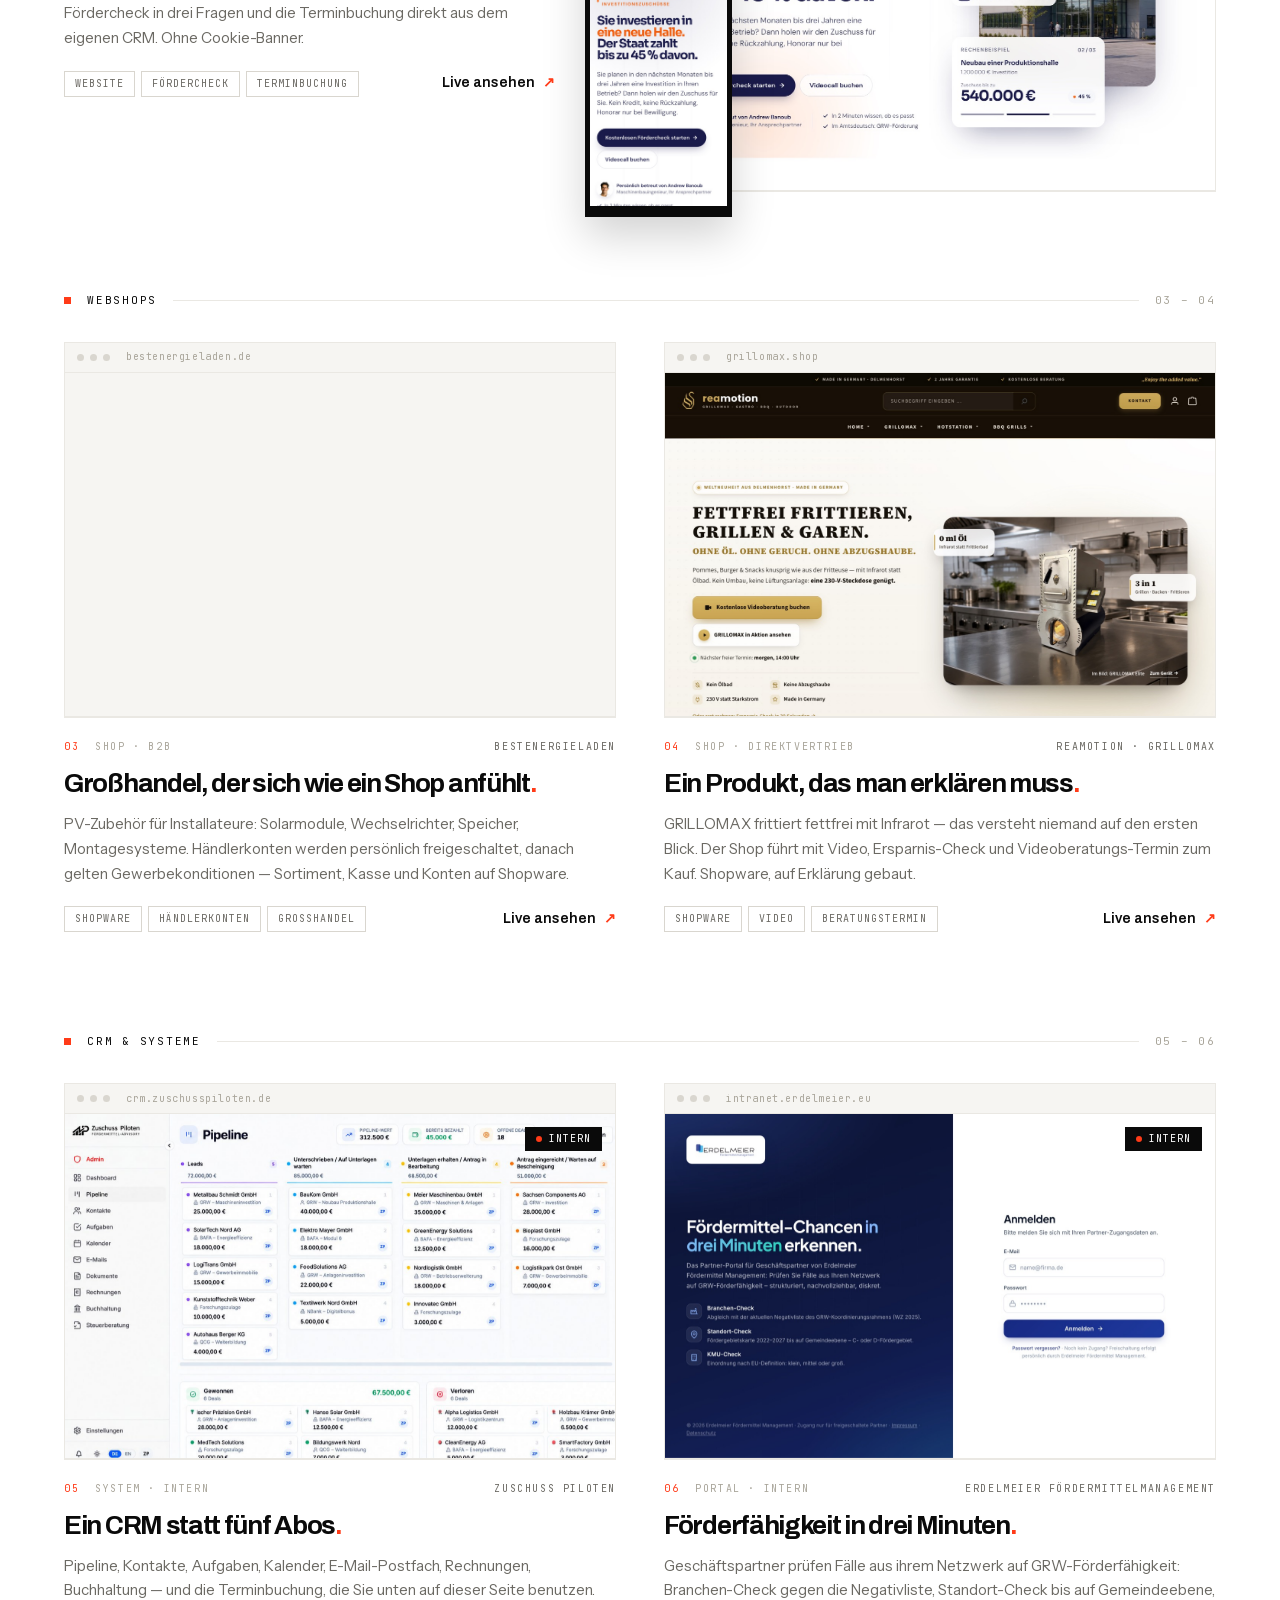
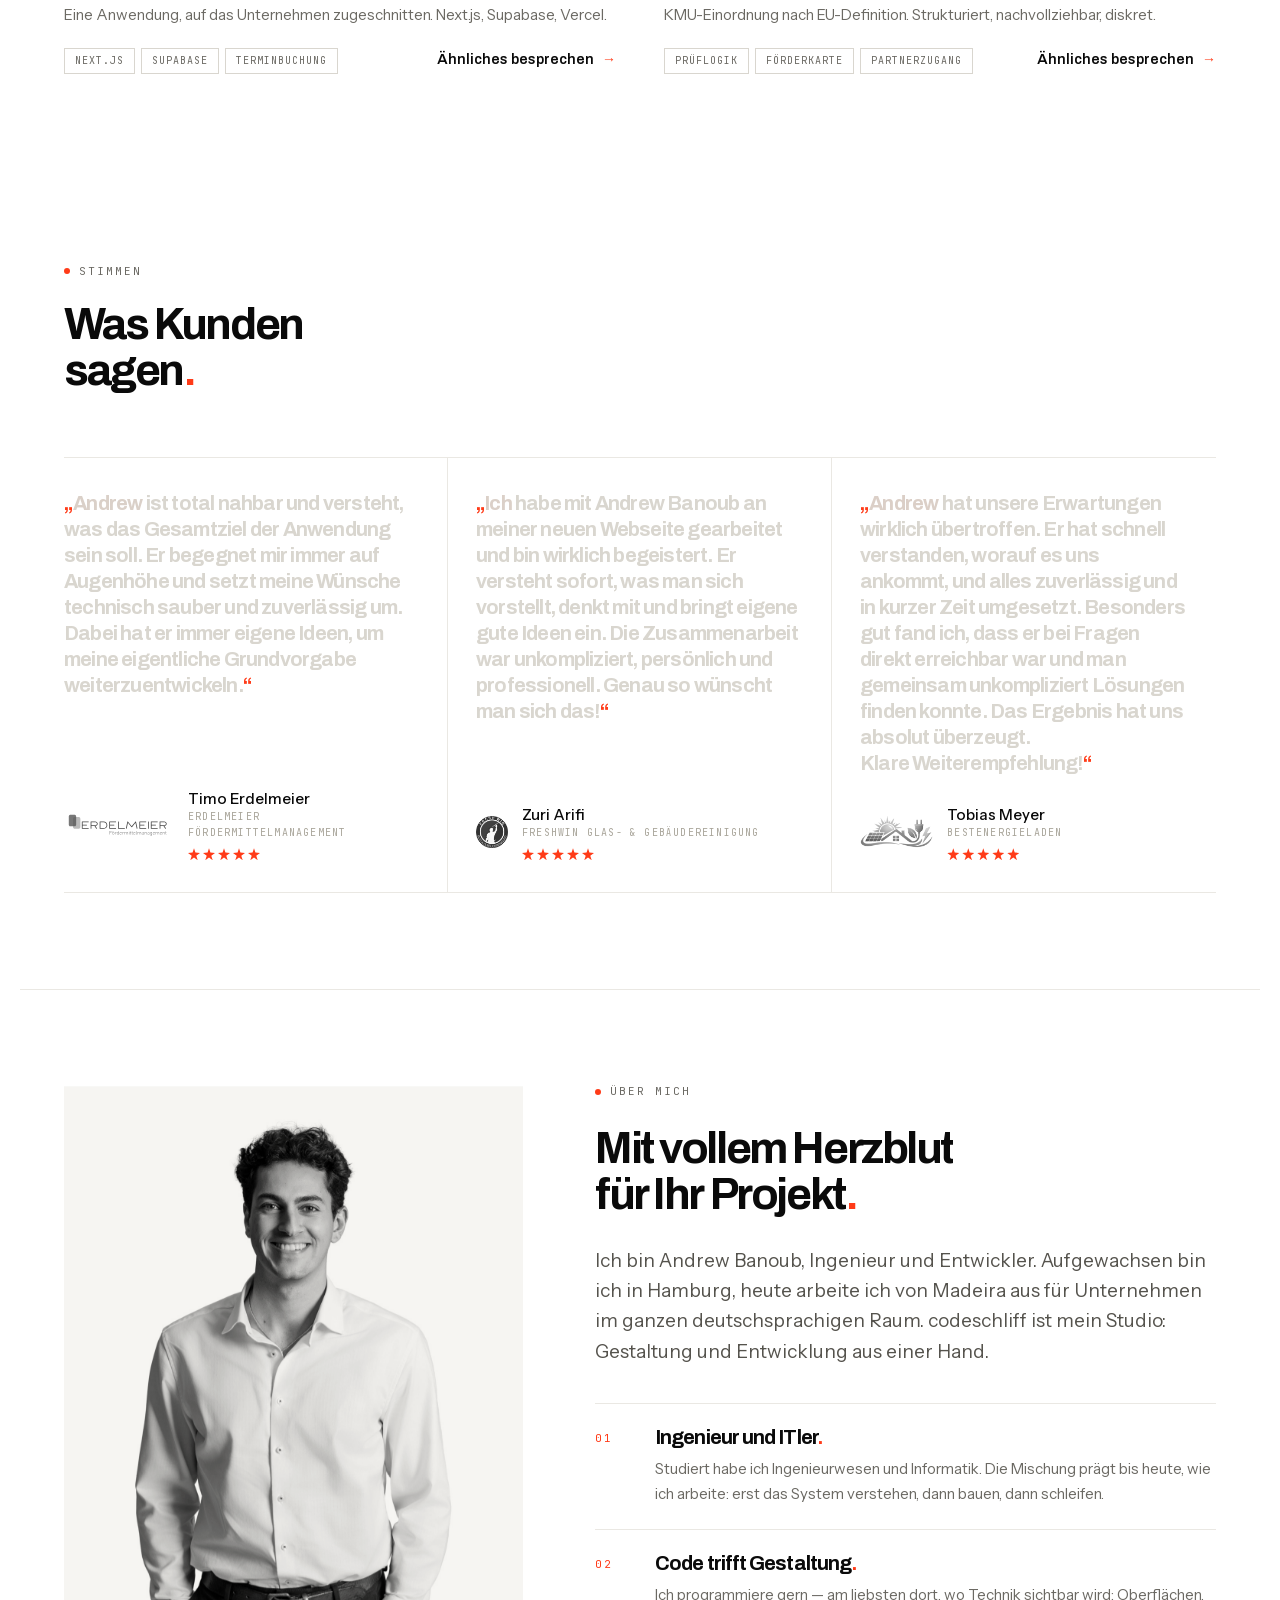
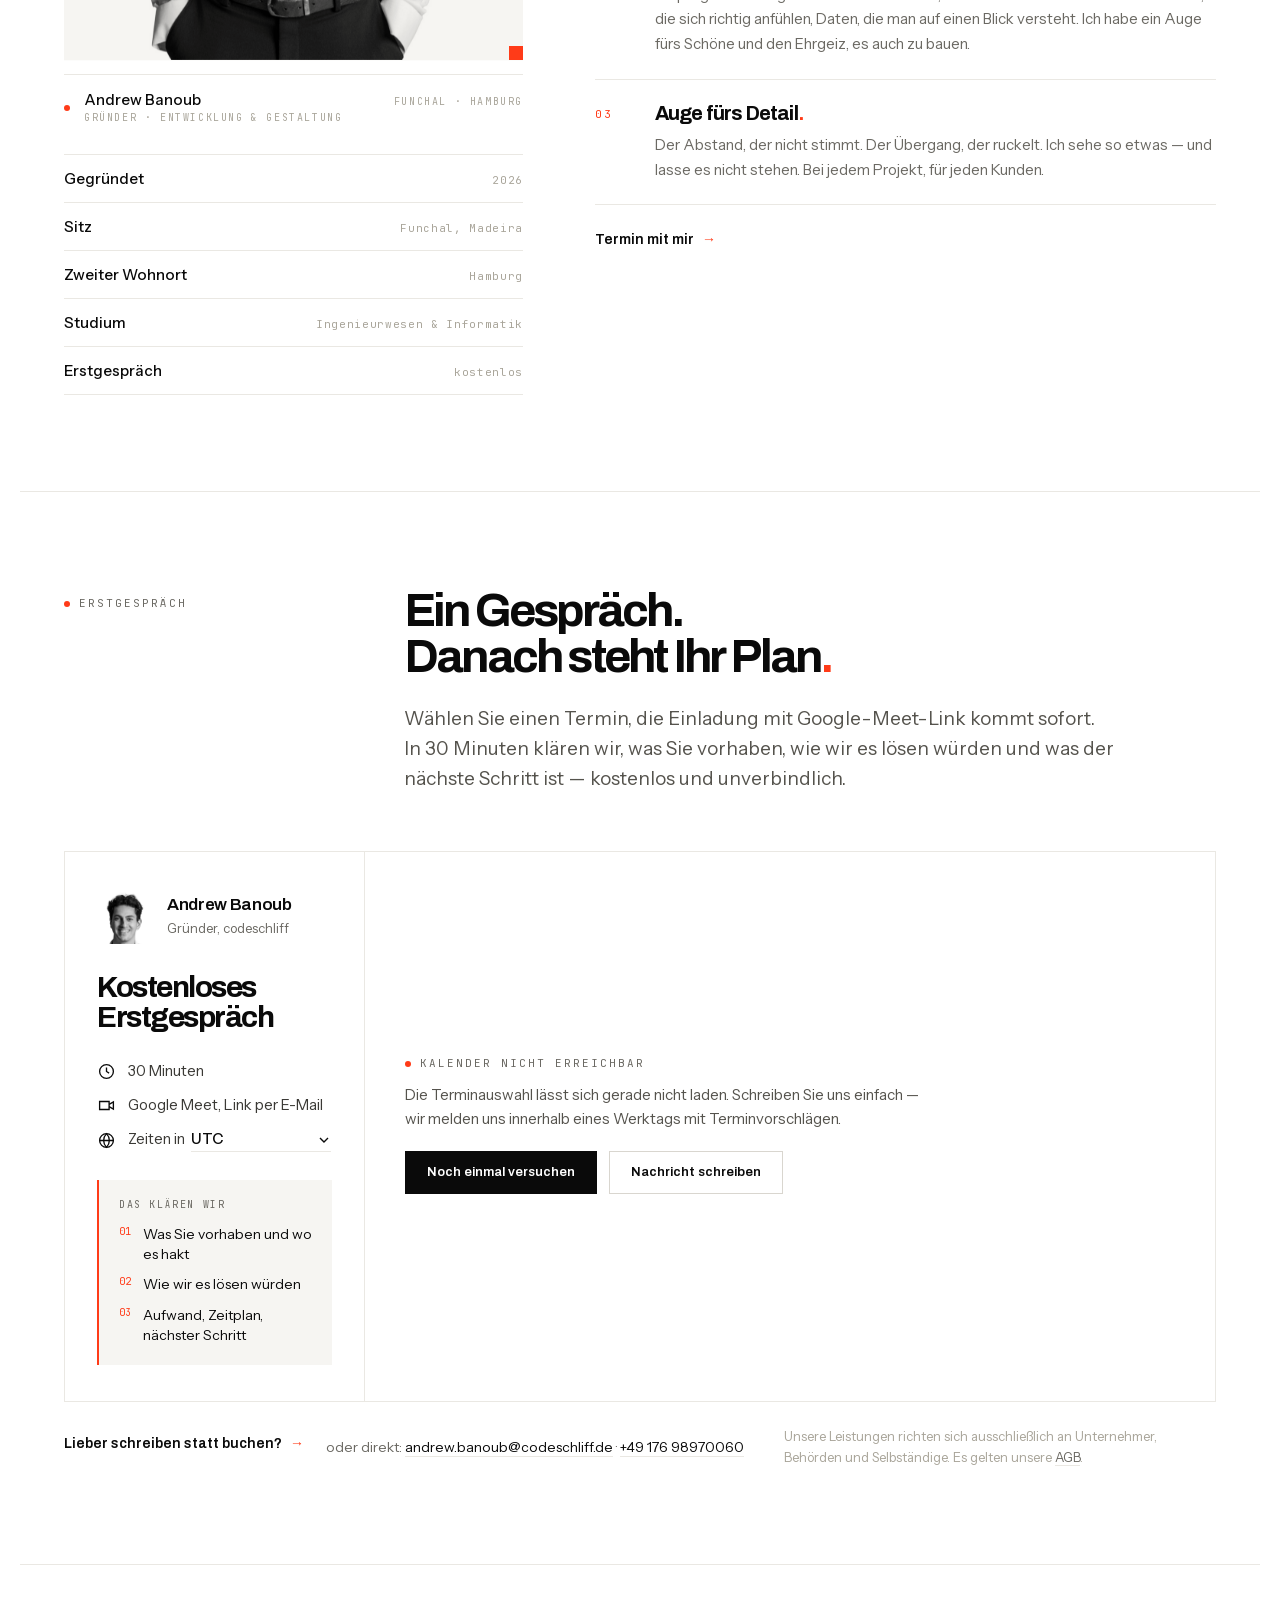
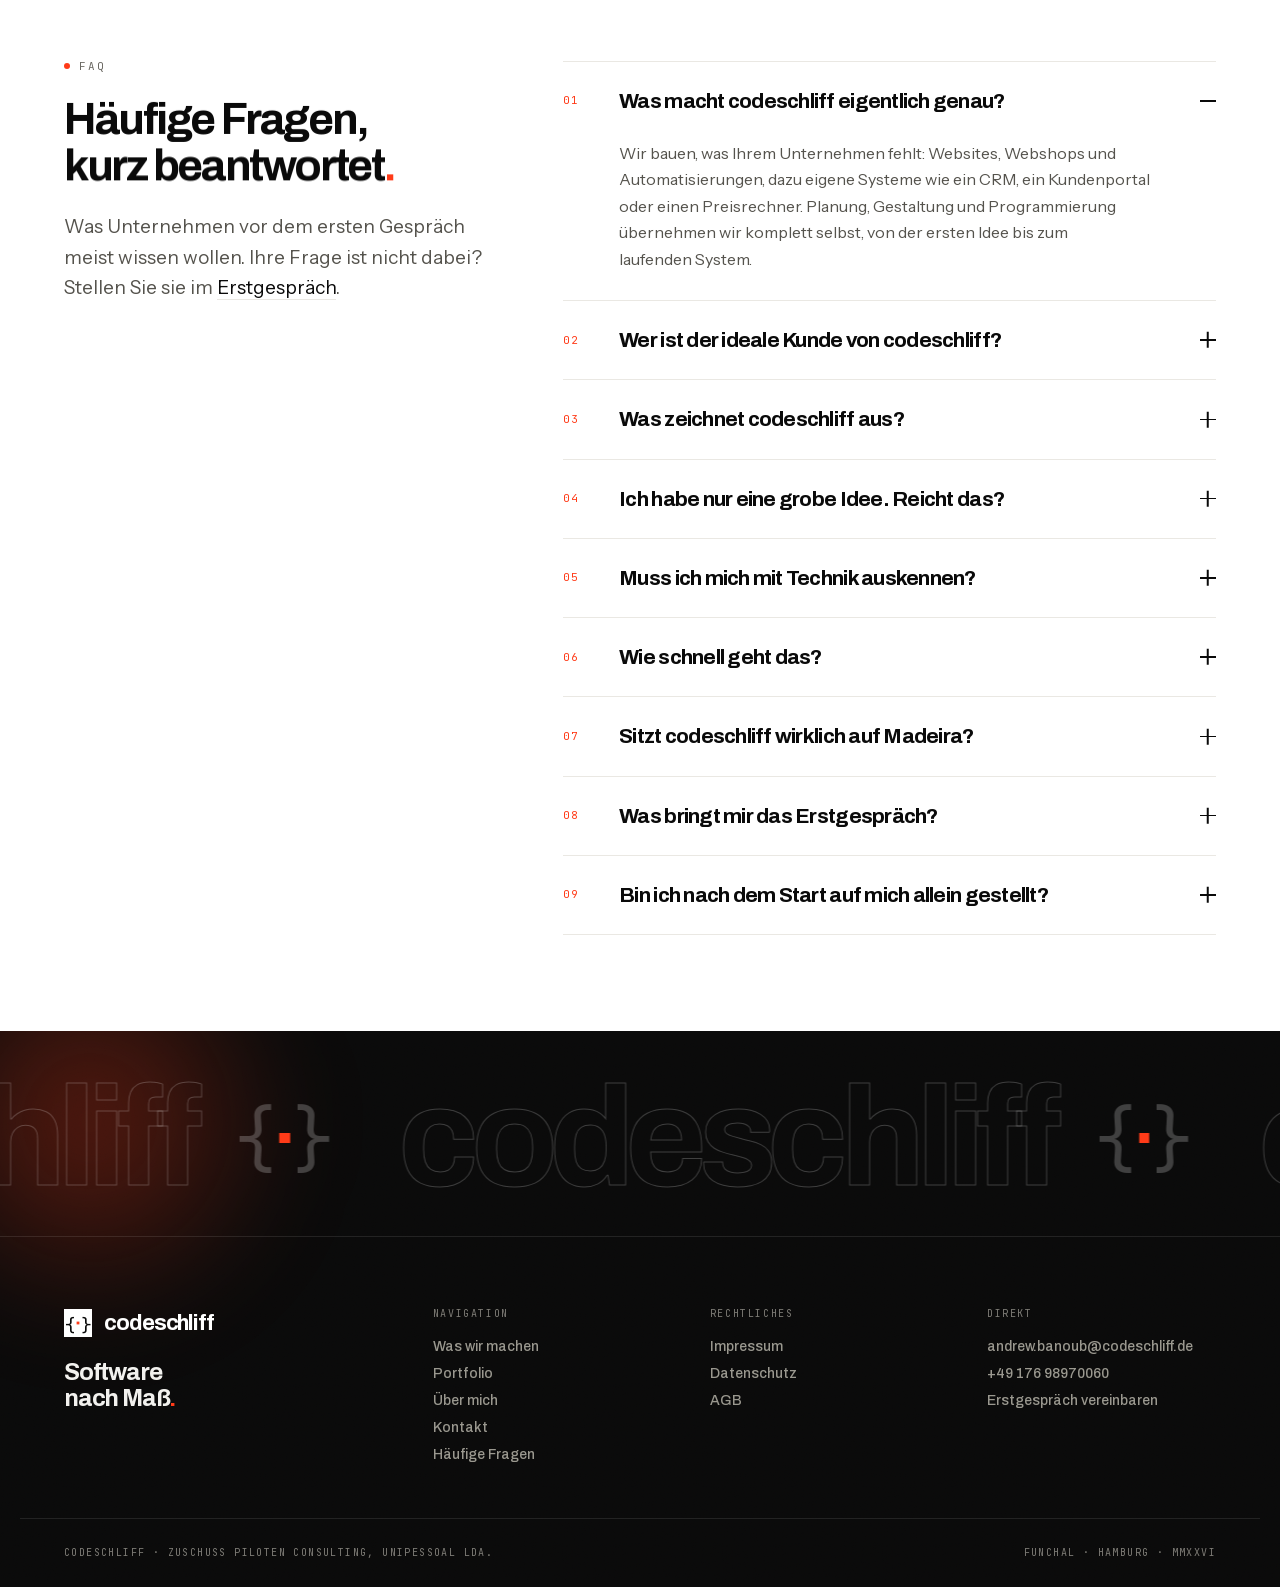
==== commit c6b29dc8: "Mobil: fester Termin-Knopf am unteren Rand Co-Authored-By: Claude Opus 5.5 <noreply@anthropic.com>" ====
--- a/index.html
+++ b/index.html
@@ -1234,6 +1234,17 @@
     </section>
   </main>
 
+  <!-- ══════════════════ MOBILER TERMIN-KNOPF ══════════════════
+       Nur auf dem Handy: fest am unteren Rand, fuehrt zur Terminbuchung.
+       Blendet sich aus, solange der Kontaktbereich selbst im Bild ist. -->
+  <a href="#kontakt" class="cta-mobil" id="ctaMobil">
+    <span class="cta-mobil__text">
+      <strong>Gespräch vereinbaren</strong>
+      <small>Kostenlos · 30 Minuten</small>
+    </span>
+    <span class="cta-mobil__pfeil" aria-hidden="true">→</span>
+  </a>
+
   <!-- ══════════════════ FUSSZEILE ══════════════════ -->
   <footer class="footer">
     <div class="glow glow--a" aria-hidden="true"></div>
--- a/css/style.css
+++ b/css/style.css
@@ -2248,6 +2248,74 @@
   .footer__meta { flex-direction: column; align-items: flex-start; gap: 8px; }
 }
 
+/* ═══════════════ MOBILER TERMIN-KNOPF ═══════════════
+   Fest am unteren Rand, nur bis 767px. Signal-Orange, eckig wie alle
+   Buttons auf hellem Grund. Weg bei offenem Menue, Preloader, Grossansicht
+   des Films und solange der Kontaktbereich im Bild ist (.is-weg, main.js). */
+.cta-mobil { display: none; }
+@media (max-width: 767px) {
+  .cta-mobil {
+    position: fixed;
+    left: 12px;
+    right: 12px;
+    bottom: calc(12px + env(safe-area-inset-bottom, 0px));
+    z-index: 130;
+    display: flex;
+    align-items: center;
+    justify-content: space-between;
+    gap: 12px;
+    min-height: 64px;
+    padding: 10px 10px 10px 20px;
+    overflow: hidden;
+    background: var(--cs-signal);
+    color: #FFFFFF;
+    box-shadow: 0 14px 34px rgba(10, 10, 10, 0.26), 0 2px 6px rgba(10, 10, 10, 0.16);
+    transition: transform 460ms cubic-bezier(0.2, 0.8, 0.2, 1), opacity 300ms ease-out, background-color 160ms ease-out;
+    -webkit-tap-highlight-color: transparent;
+  }
+  .cta-mobil:active { background: var(--cs-signal-800); }
+  /* Lichtkante, die alle paar Sekunden ueber den Knopf zieht */
+  .cta-mobil::before {
+    content: '';
+    position: absolute;
+    top: 0;
+    bottom: 0;
+    left: -40%;
+    width: 30%;
+    background: linear-gradient(100deg, rgba(255, 255, 255, 0), rgba(255, 255, 255, 0.28), rgba(255, 255, 255, 0));
+    transform: skewX(-18deg);
+    animation: cta-glanz 5.5s ease-in-out 2.5s infinite;
+    pointer-events: none;
+  }
+  .cta-mobil__text { position: relative; display: flex; flex-direction: column; gap: 5px; min-width: 0; }
+  .cta-mobil__text strong { font: 700 19px/1.05 'Archivo', sans-serif; letter-spacing: -0.035em; }
+  .cta-mobil__text small { font: 400 10px/1 'JetBrains Mono', monospace; letter-spacing: 0.14em; text-transform: uppercase; color: var(--cs-ink); }
+  .cta-mobil__pfeil {
+    position: relative;
+    flex: none;
+    display: grid;
+    place-items: center;
+    width: 44px;
+    height: 44px;
+    background: var(--cs-ink);
+    color: #FFFFFF;
+    font: 600 18px/1 'Archivo', sans-serif;
+  }
+  .cta-mobil.is-weg,
+  body.is-locked .cta-mobil,
+  body:has(.kino.is-gross) .cta-mobil {
+    transform: translateY(calc(100% + 24px + env(safe-area-inset-bottom, 0px)));
+    opacity: 0;
+    pointer-events: none;
+  }
+  /* Platz, damit der Knopf das Ende der Fusszeile nicht verdeckt */
+  .footer { padding-bottom: calc(88px + env(safe-area-inset-bottom, 0px)); }
+}
+@keyframes cta-glanz {
+  0%, 62% { left: -40%; }
+  100% { left: 120%; }
+}
+
 /* ═══════════════ REDUZIERTE BEWEGUNG ═══════════════ */
 @media (prefers-reduced-motion: reduce) {
   *, *::before, *::after {
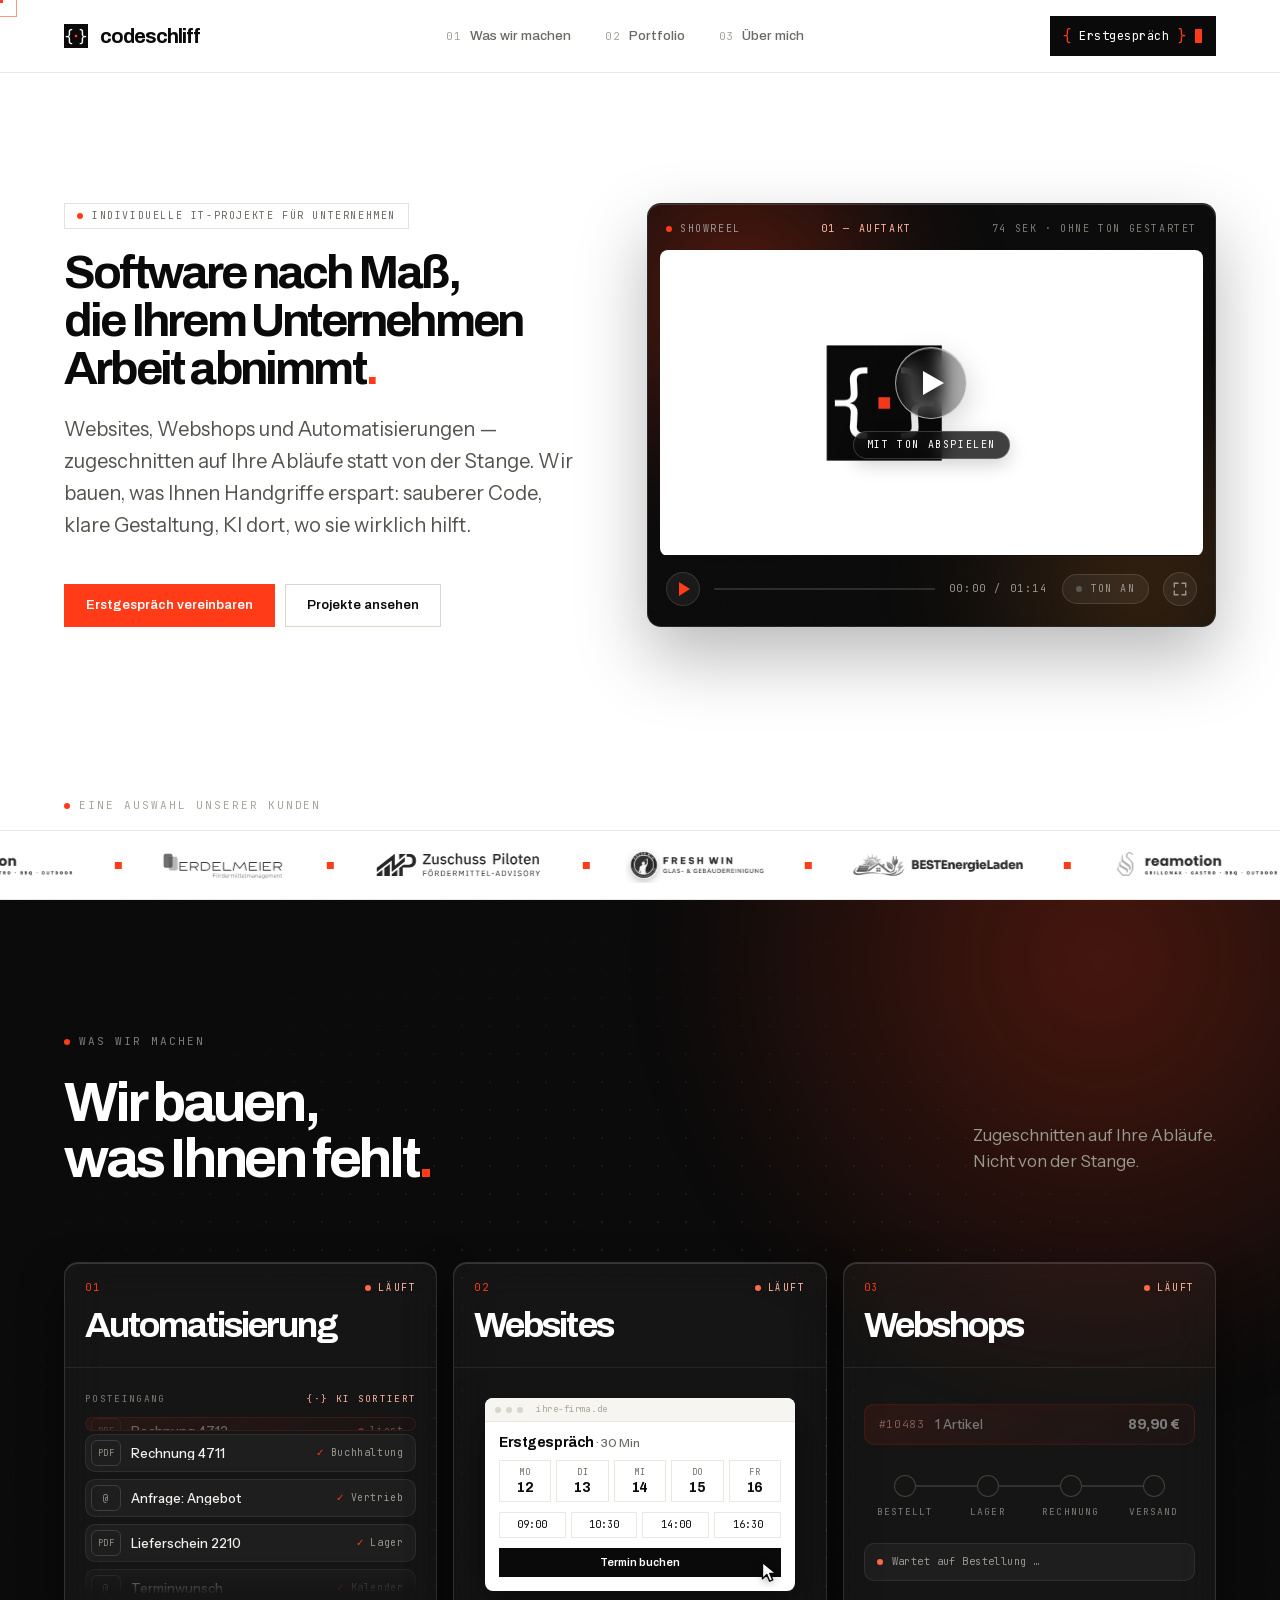
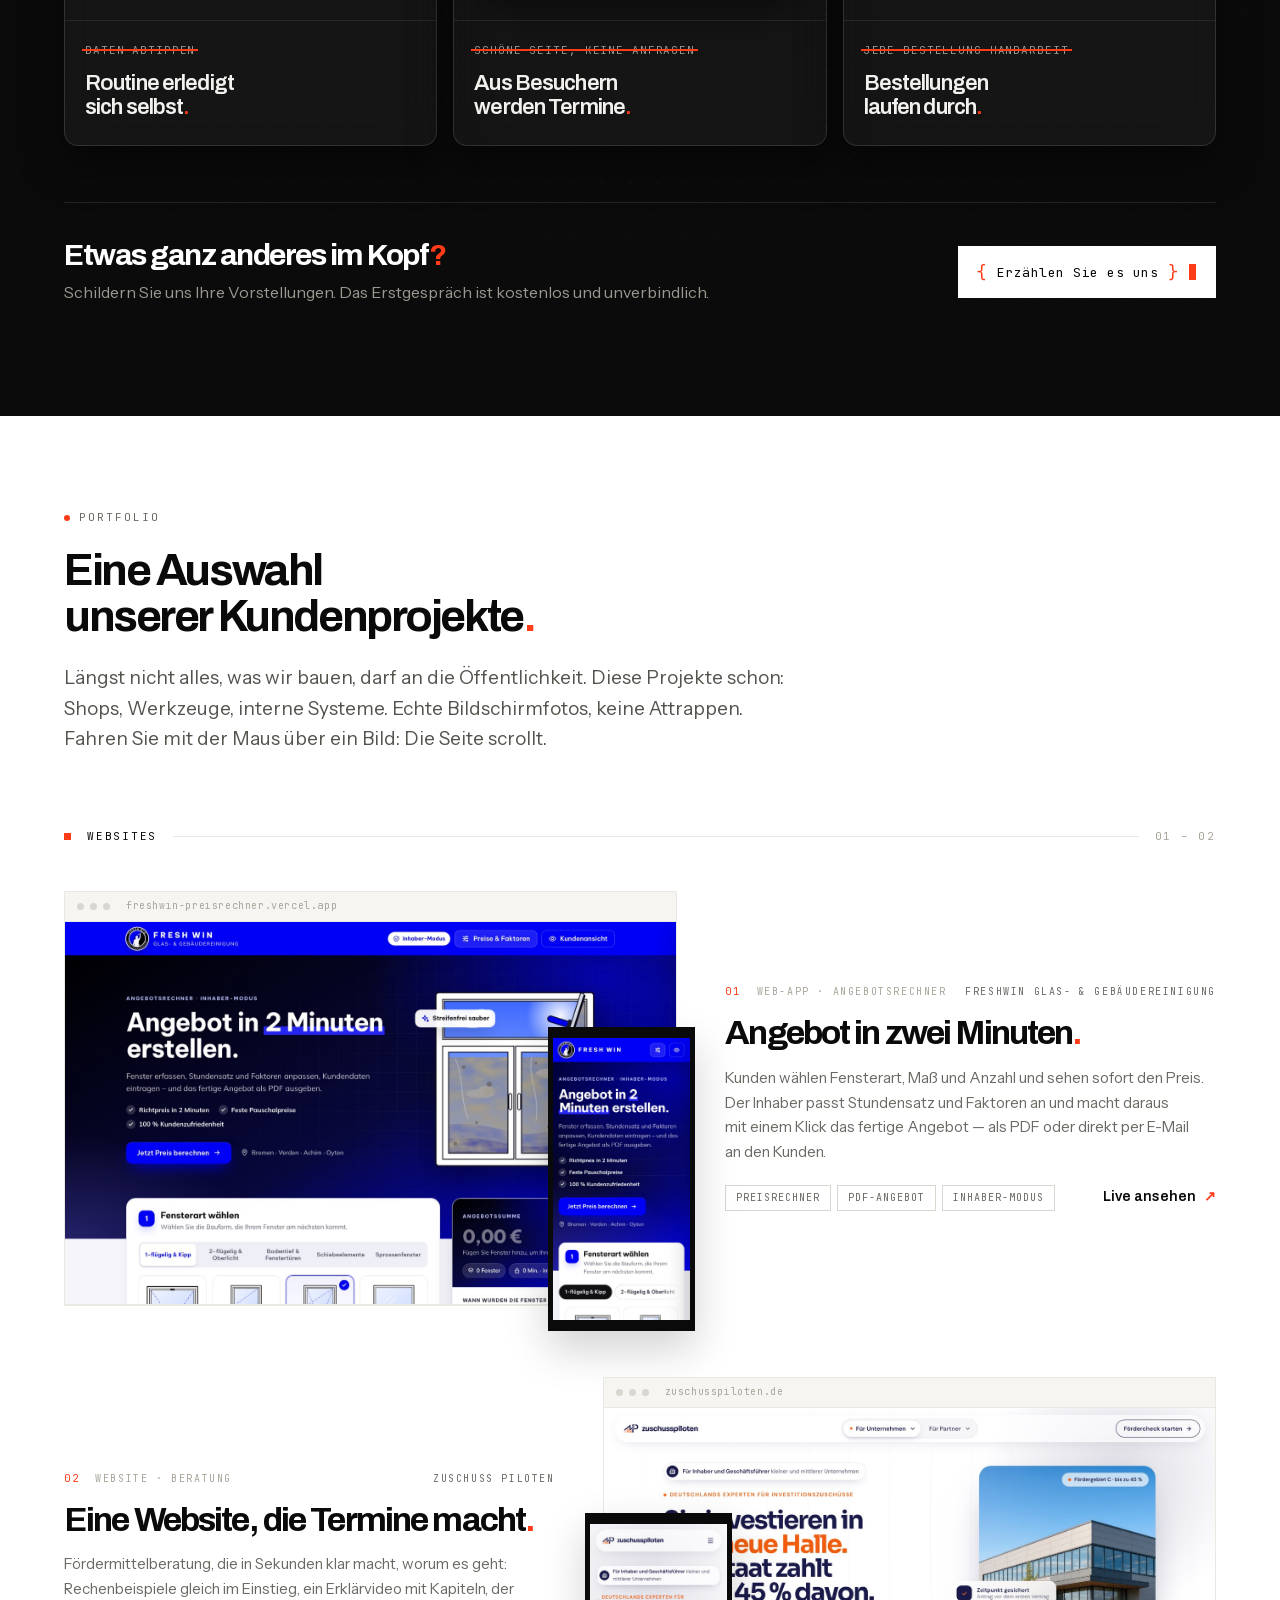
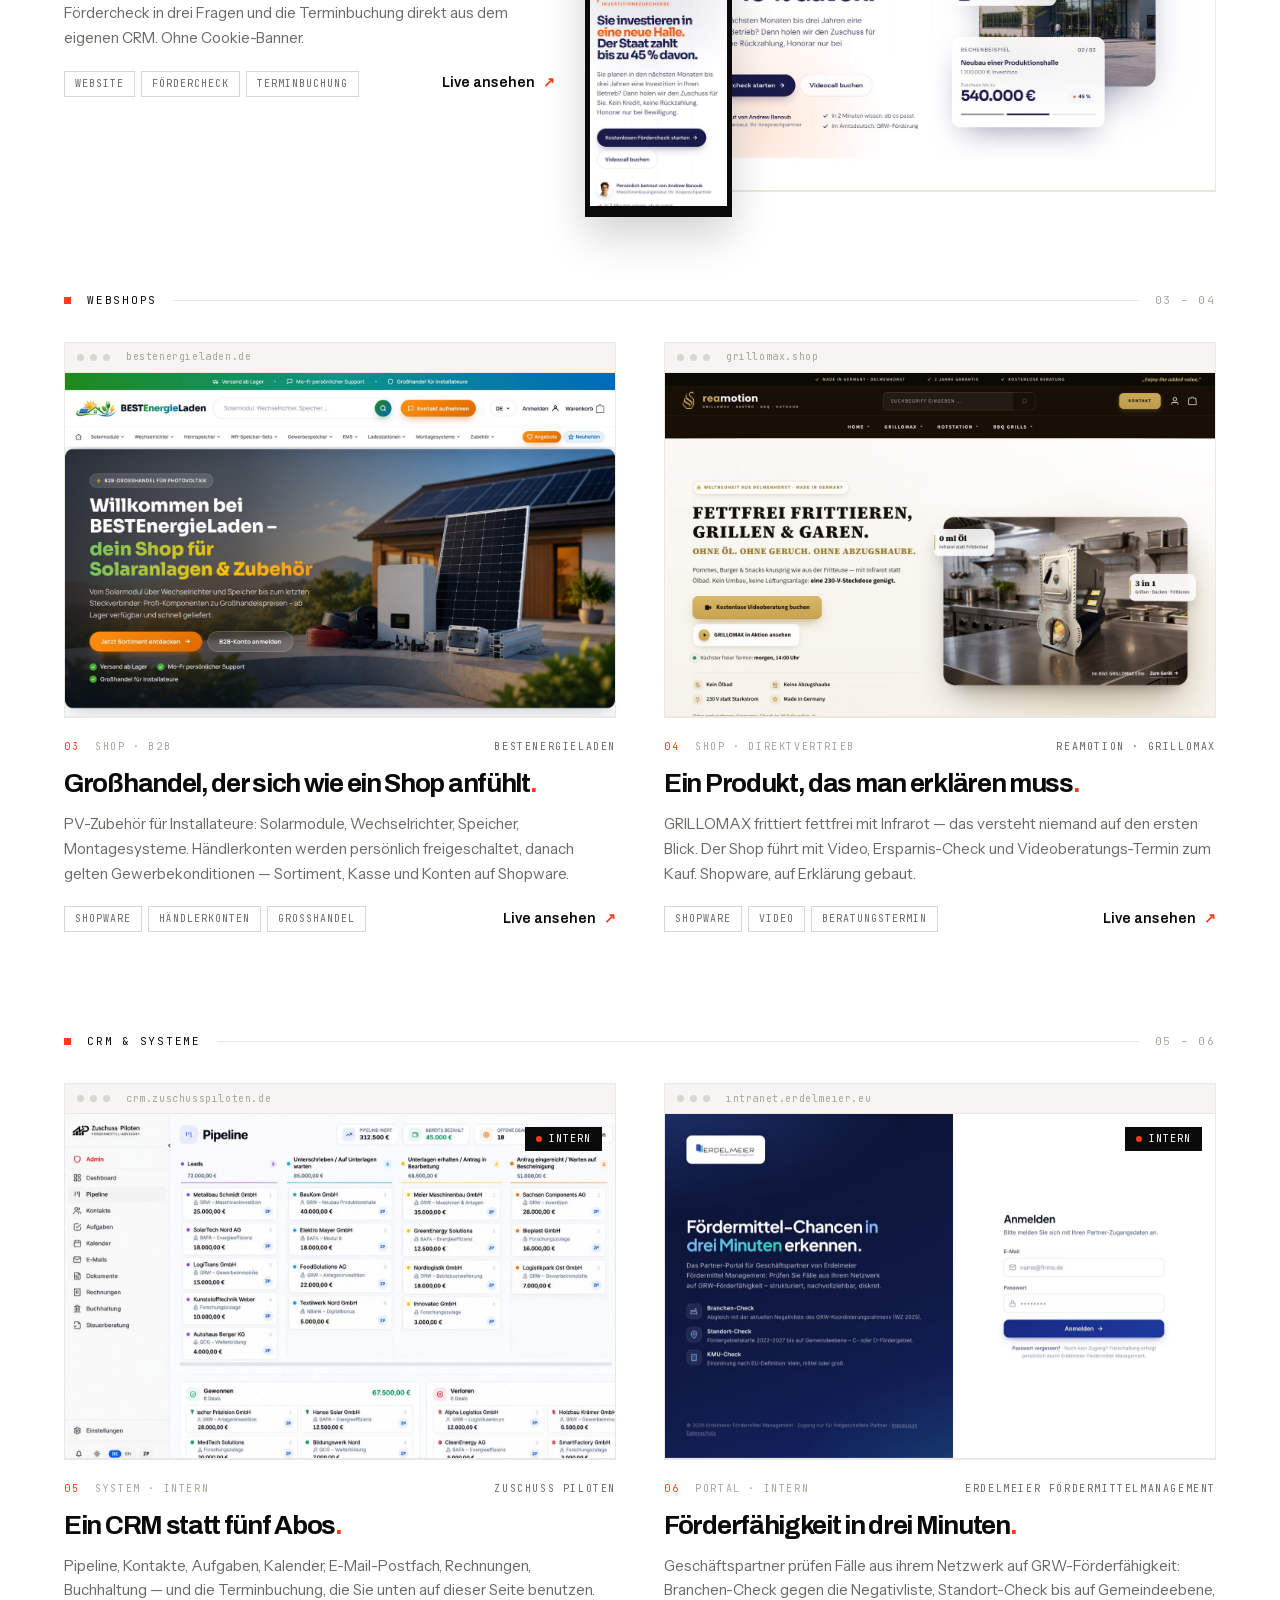
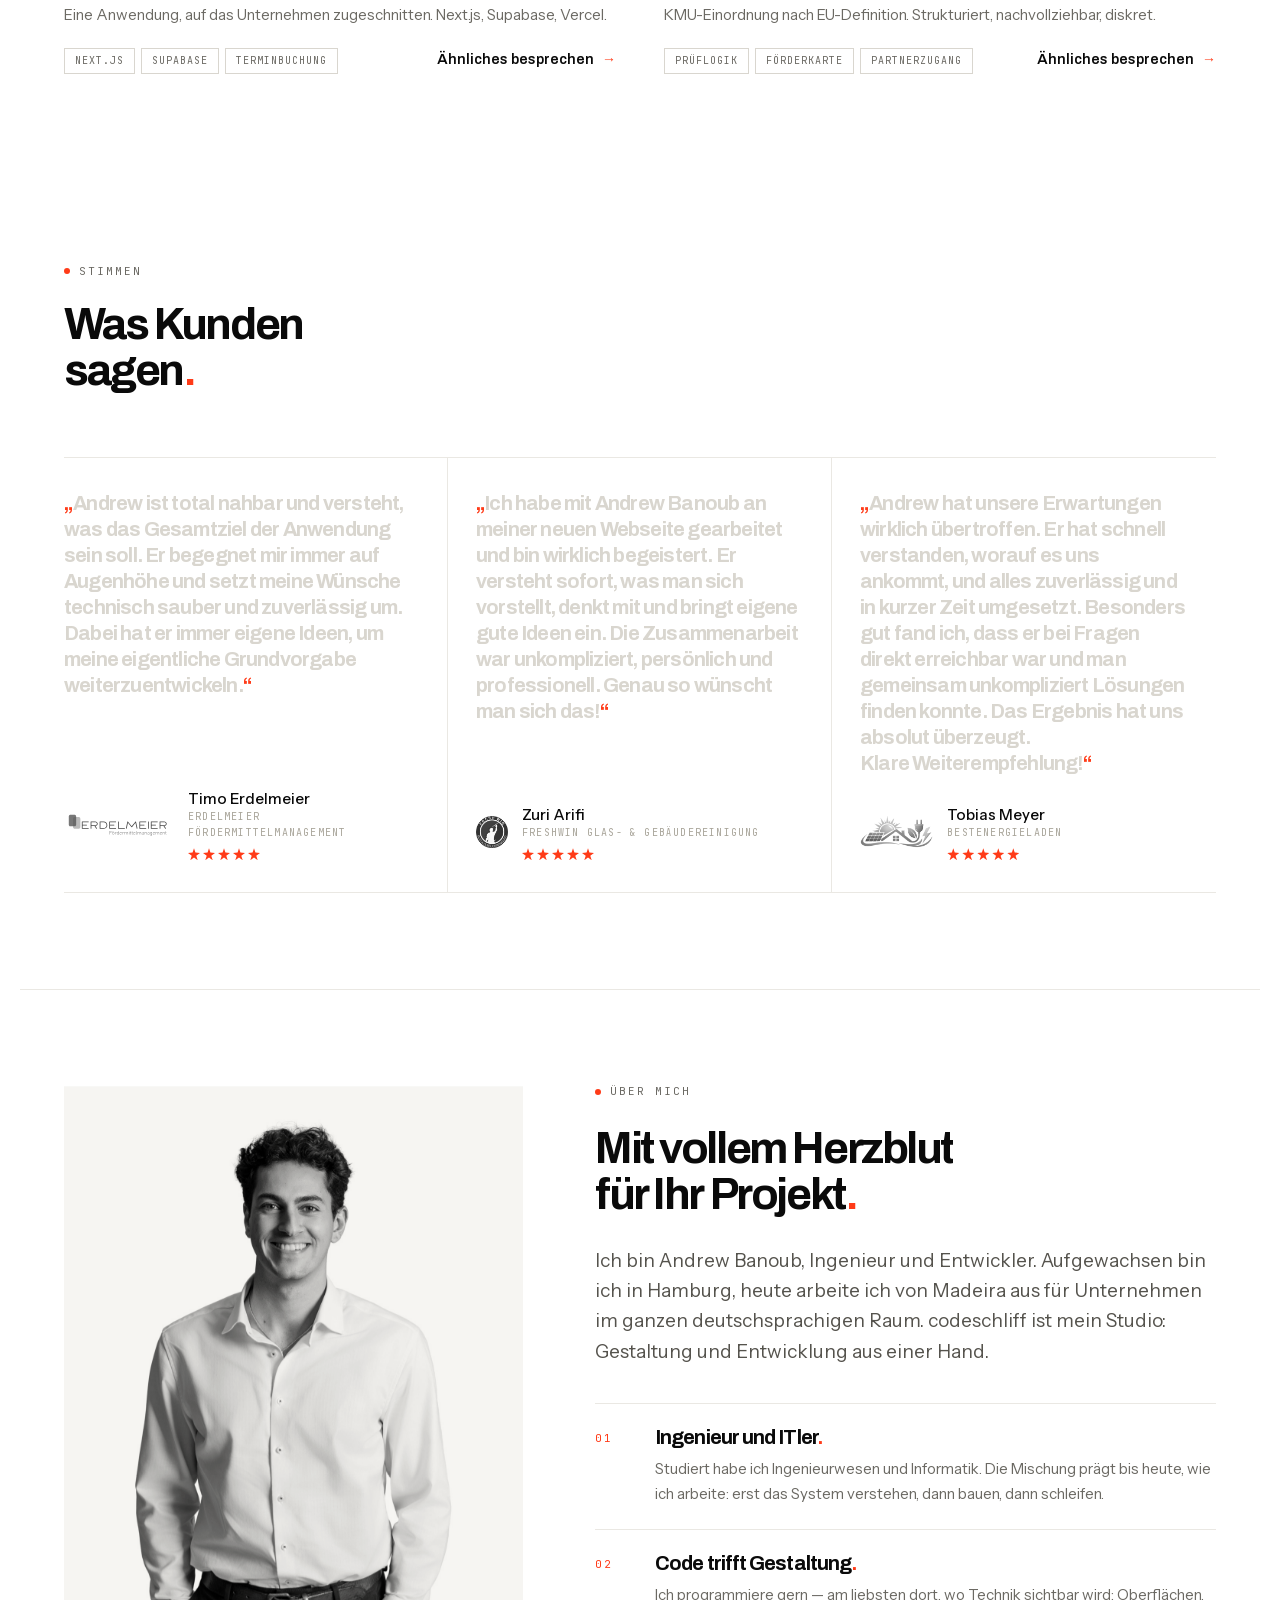
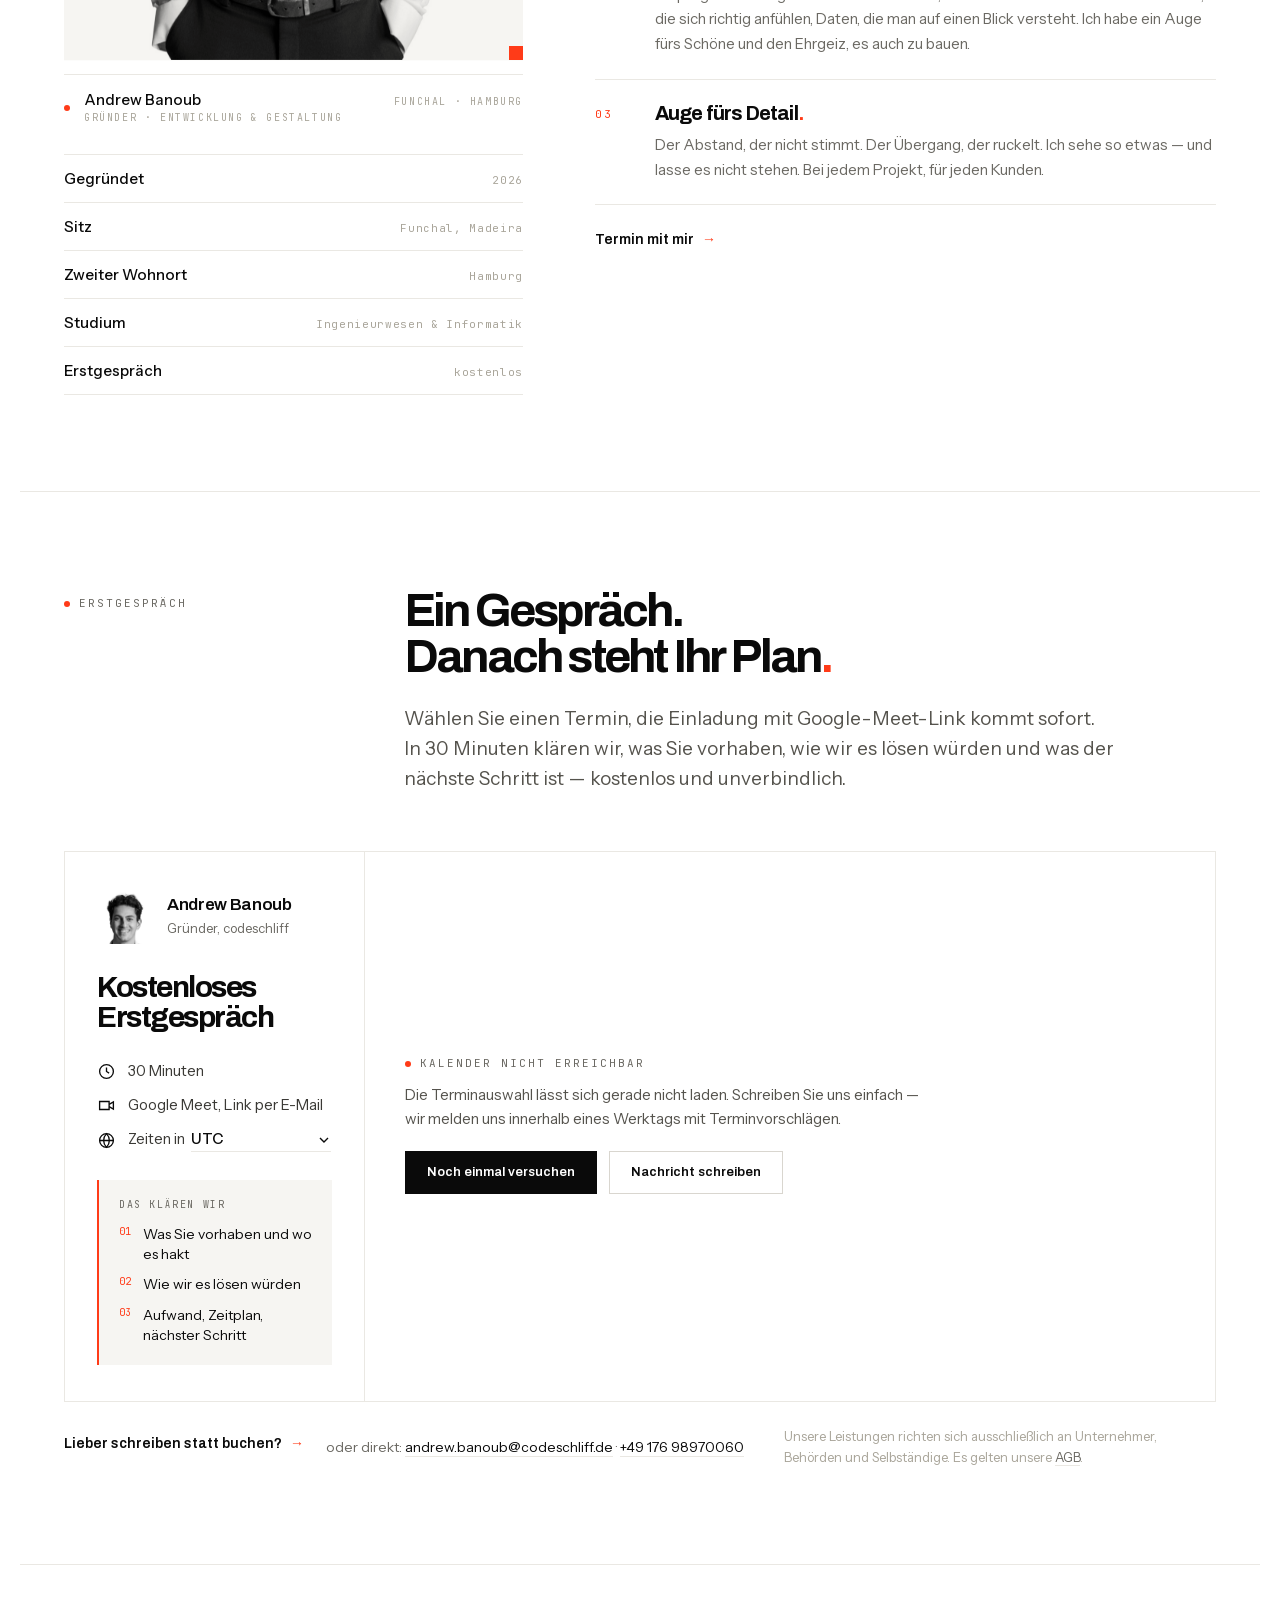
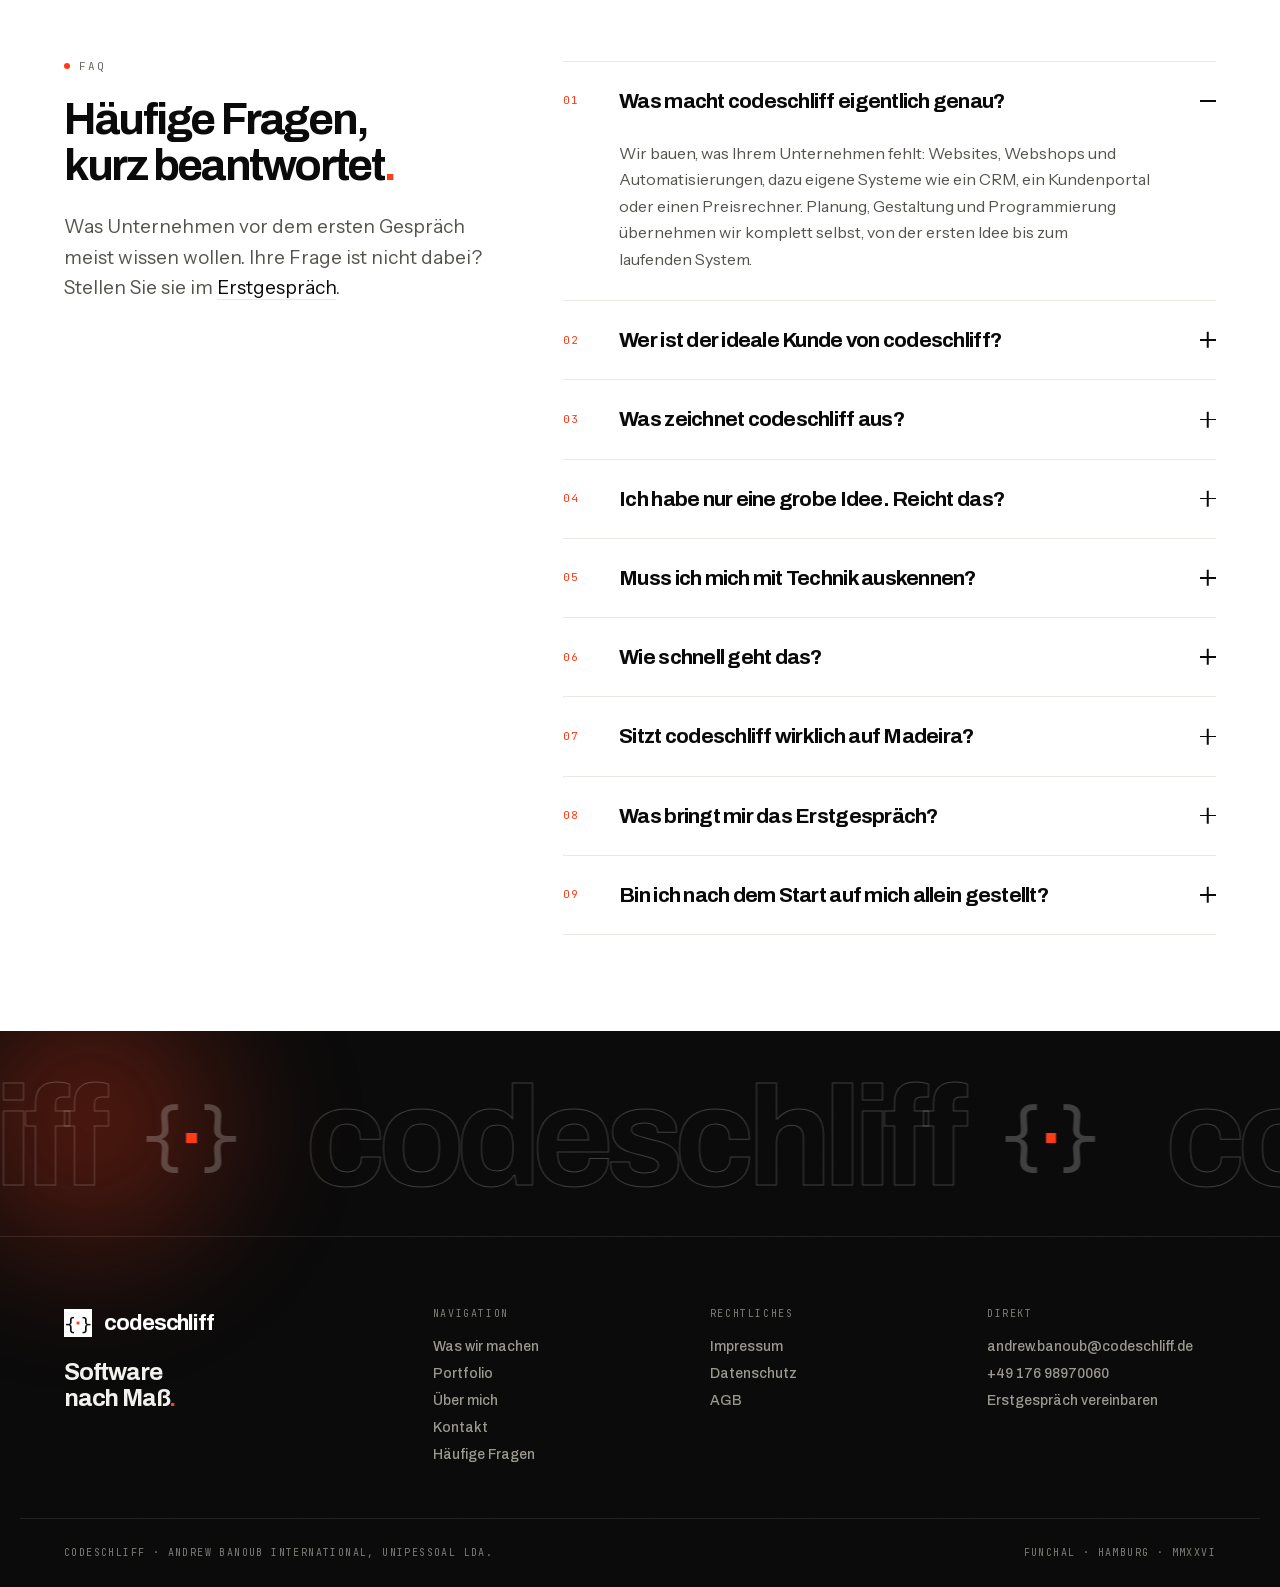
==== commit 488f358b: "Firmenname: Andrew Banoub International, Unipessoal Lda. Impressum, Datenschutz, AGB, Fusszeilen, Da" ====
--- a/index.html
+++ b/index.html
@@ -70,7 +70,7 @@
         "@id": "https://codeschliff.de/#organisation",
         "name": "codeschliff",
         "alternateName": "codeschliff.de",
-        "legalName": "Zuschuss Piloten Consulting, Unipessoal Lda.",
+        "legalName": "Andrew Banoub International, Unipessoal Lda.",
         "url": "https://codeschliff.de/",
         "logo": {
           "@type": "ImageObject",
@@ -277,7 +277,7 @@
           "width": 1200,
           "height": 630
         },
-        "dateModified": "2026-11-03",
+        "dateModified": "2026-11-05",
         "mainEntity": [
           {
             "@type": "Question",
@@ -1292,7 +1292,7 @@
       </div>
     </div>
     <div class="footer__meta">
-      <span>codeschliff · Zuschuss Piloten Consulting, Unipessoal Lda.</span>
+      <span>codeschliff · Andrew Banoub International, Unipessoal Lda.</span>
       <span>Funchal · Hamburg · MMXXVI</span>
     </div>
   </footer>
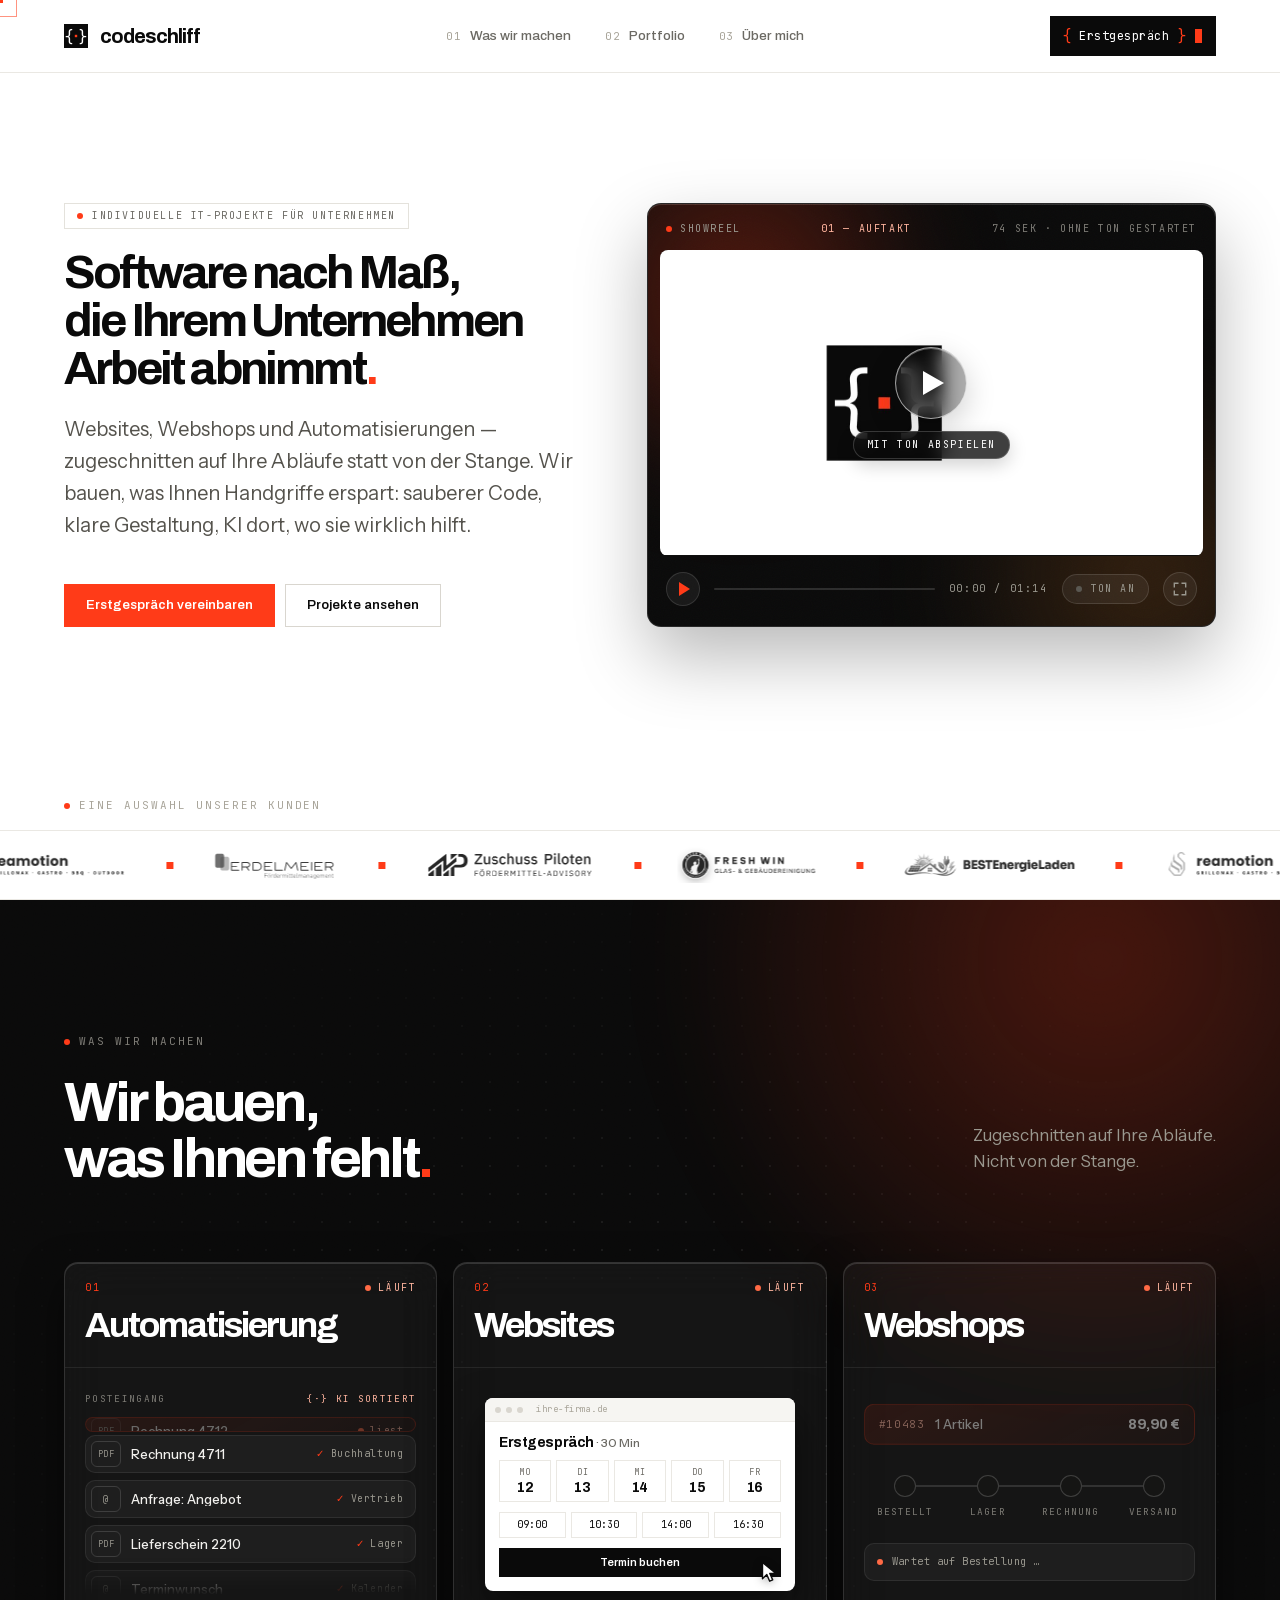
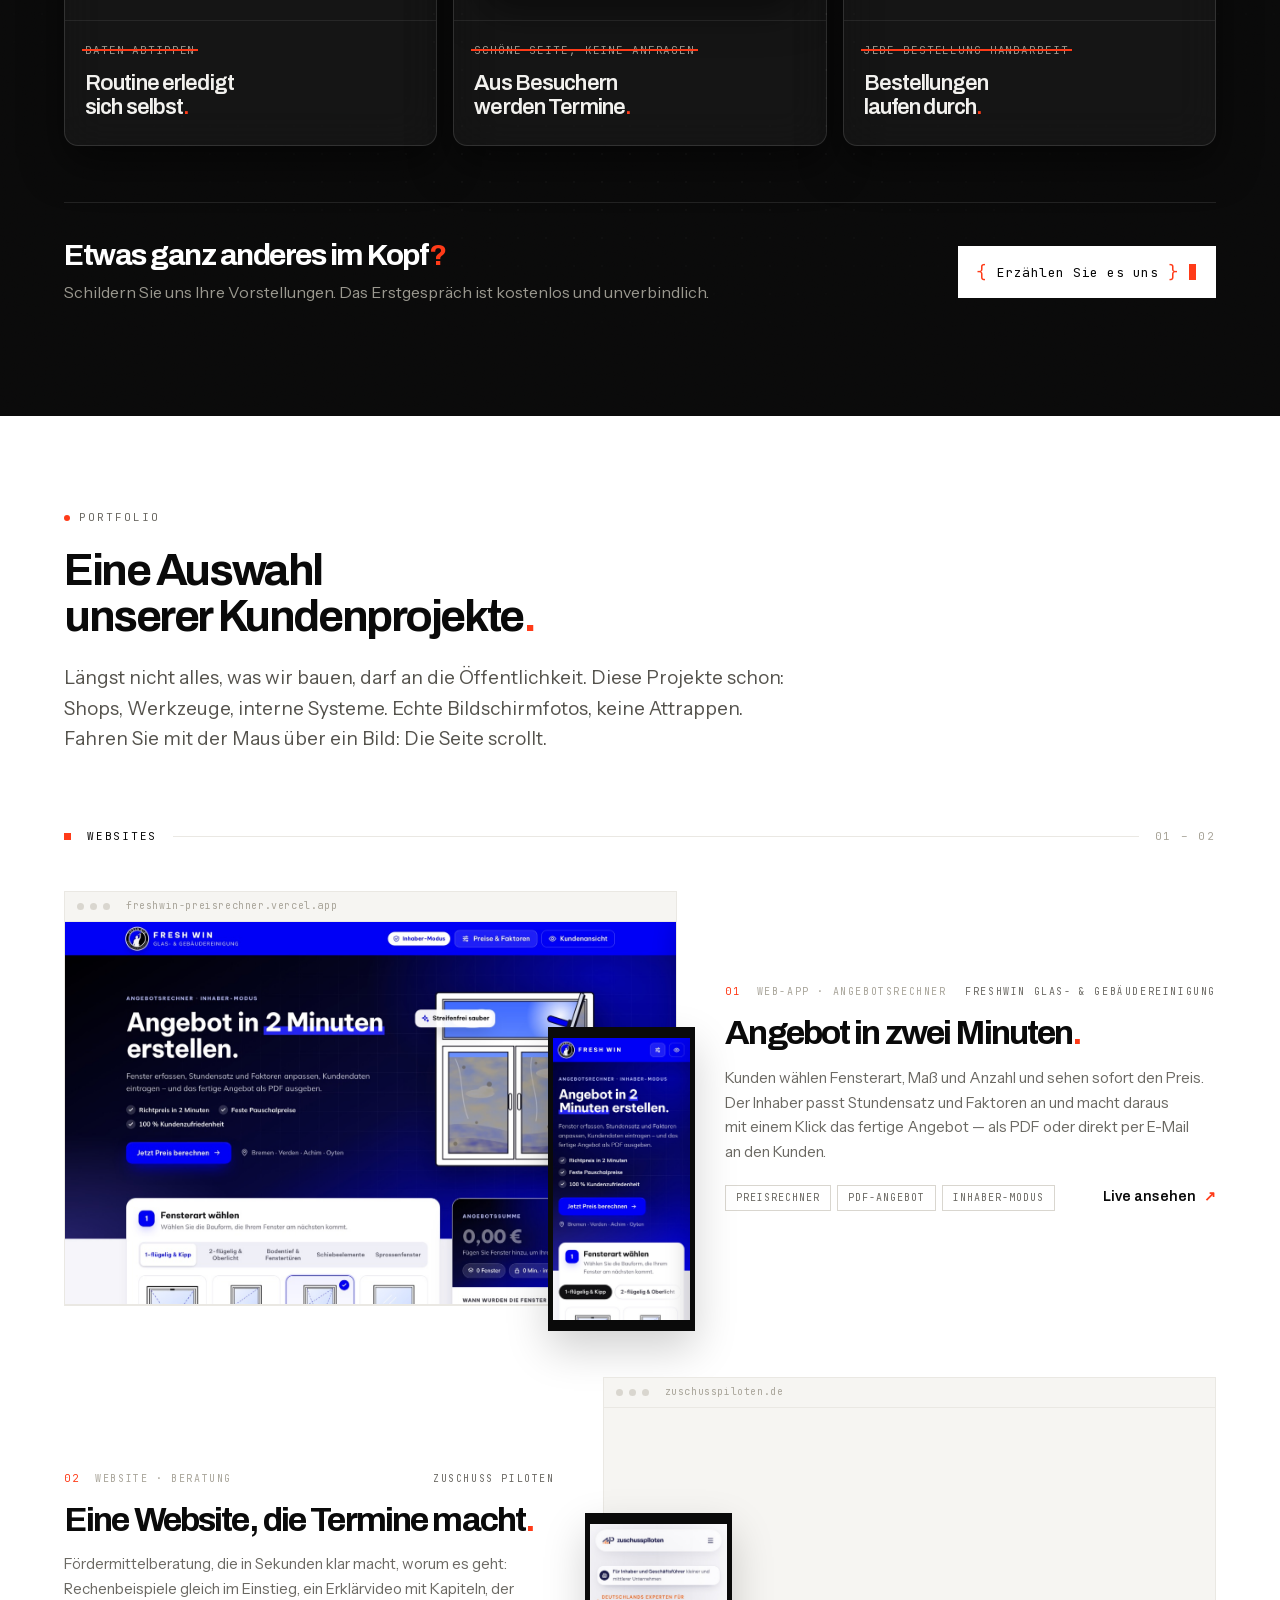
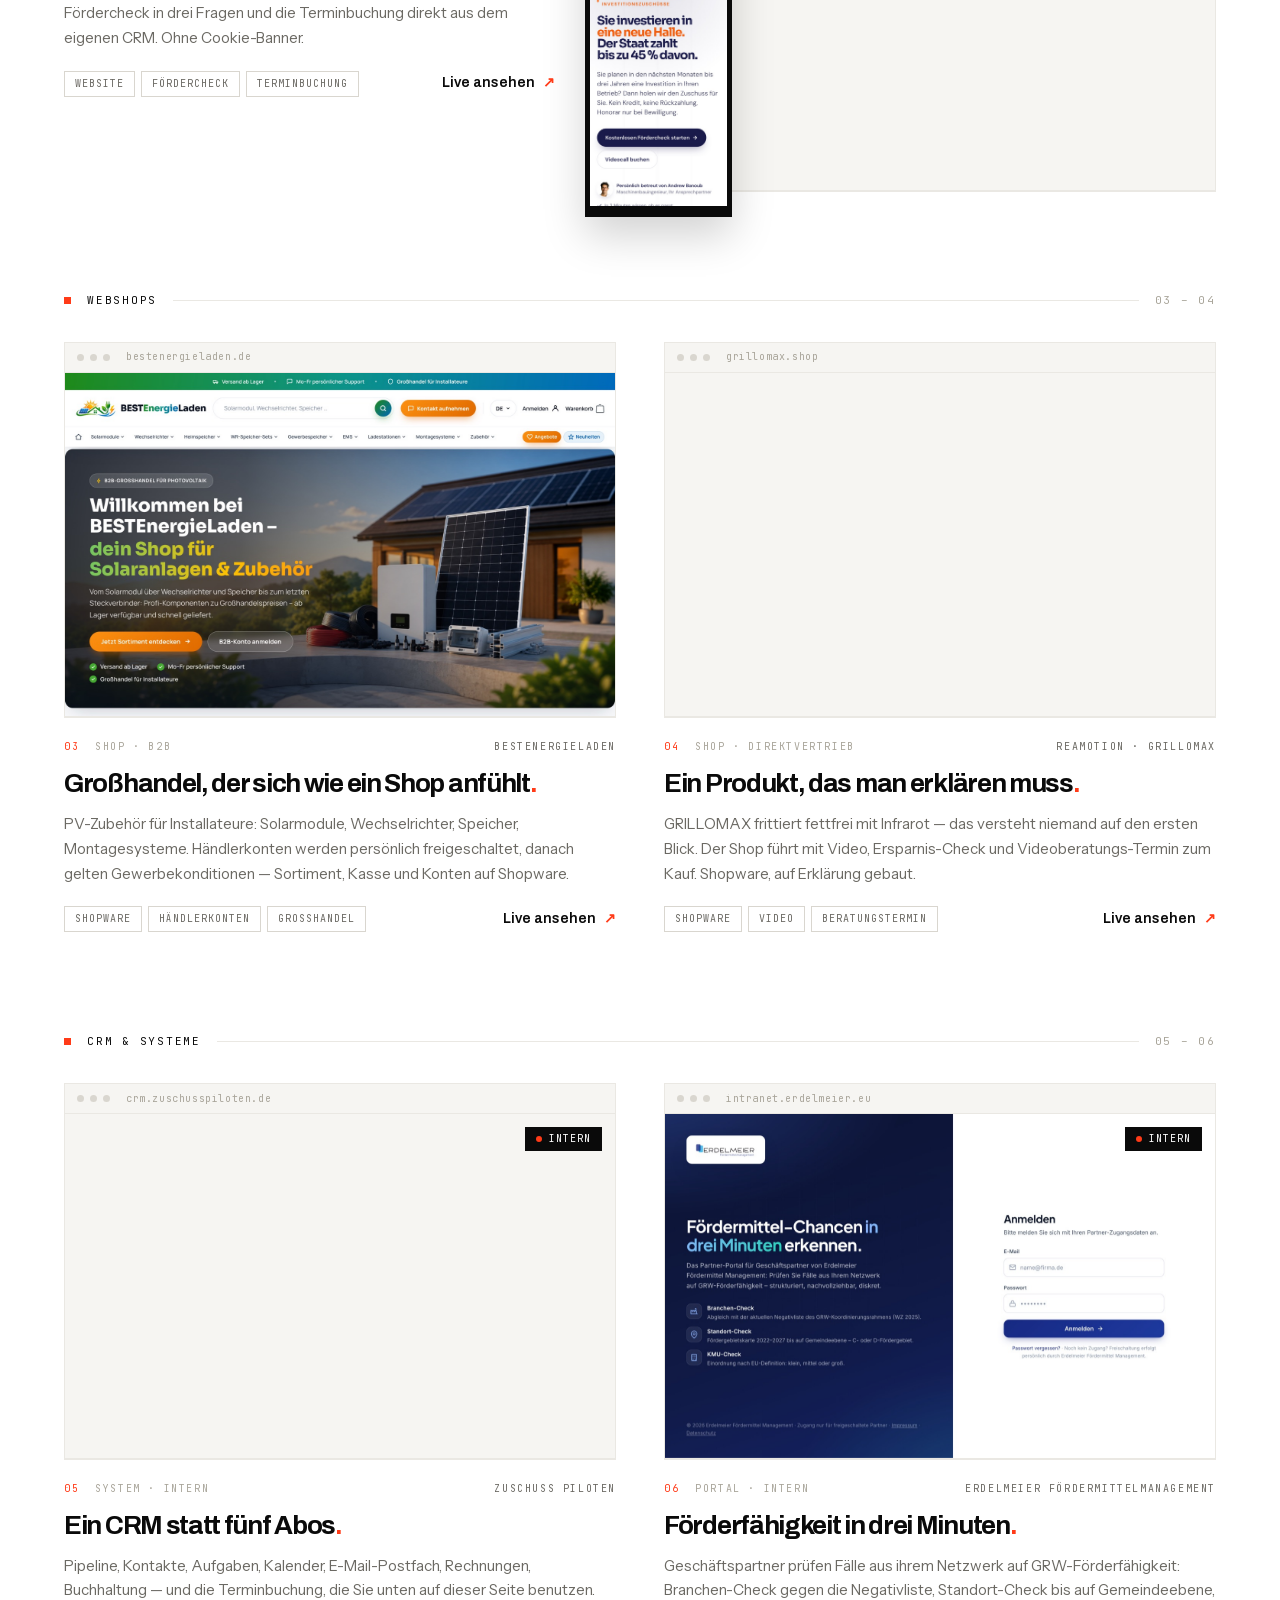
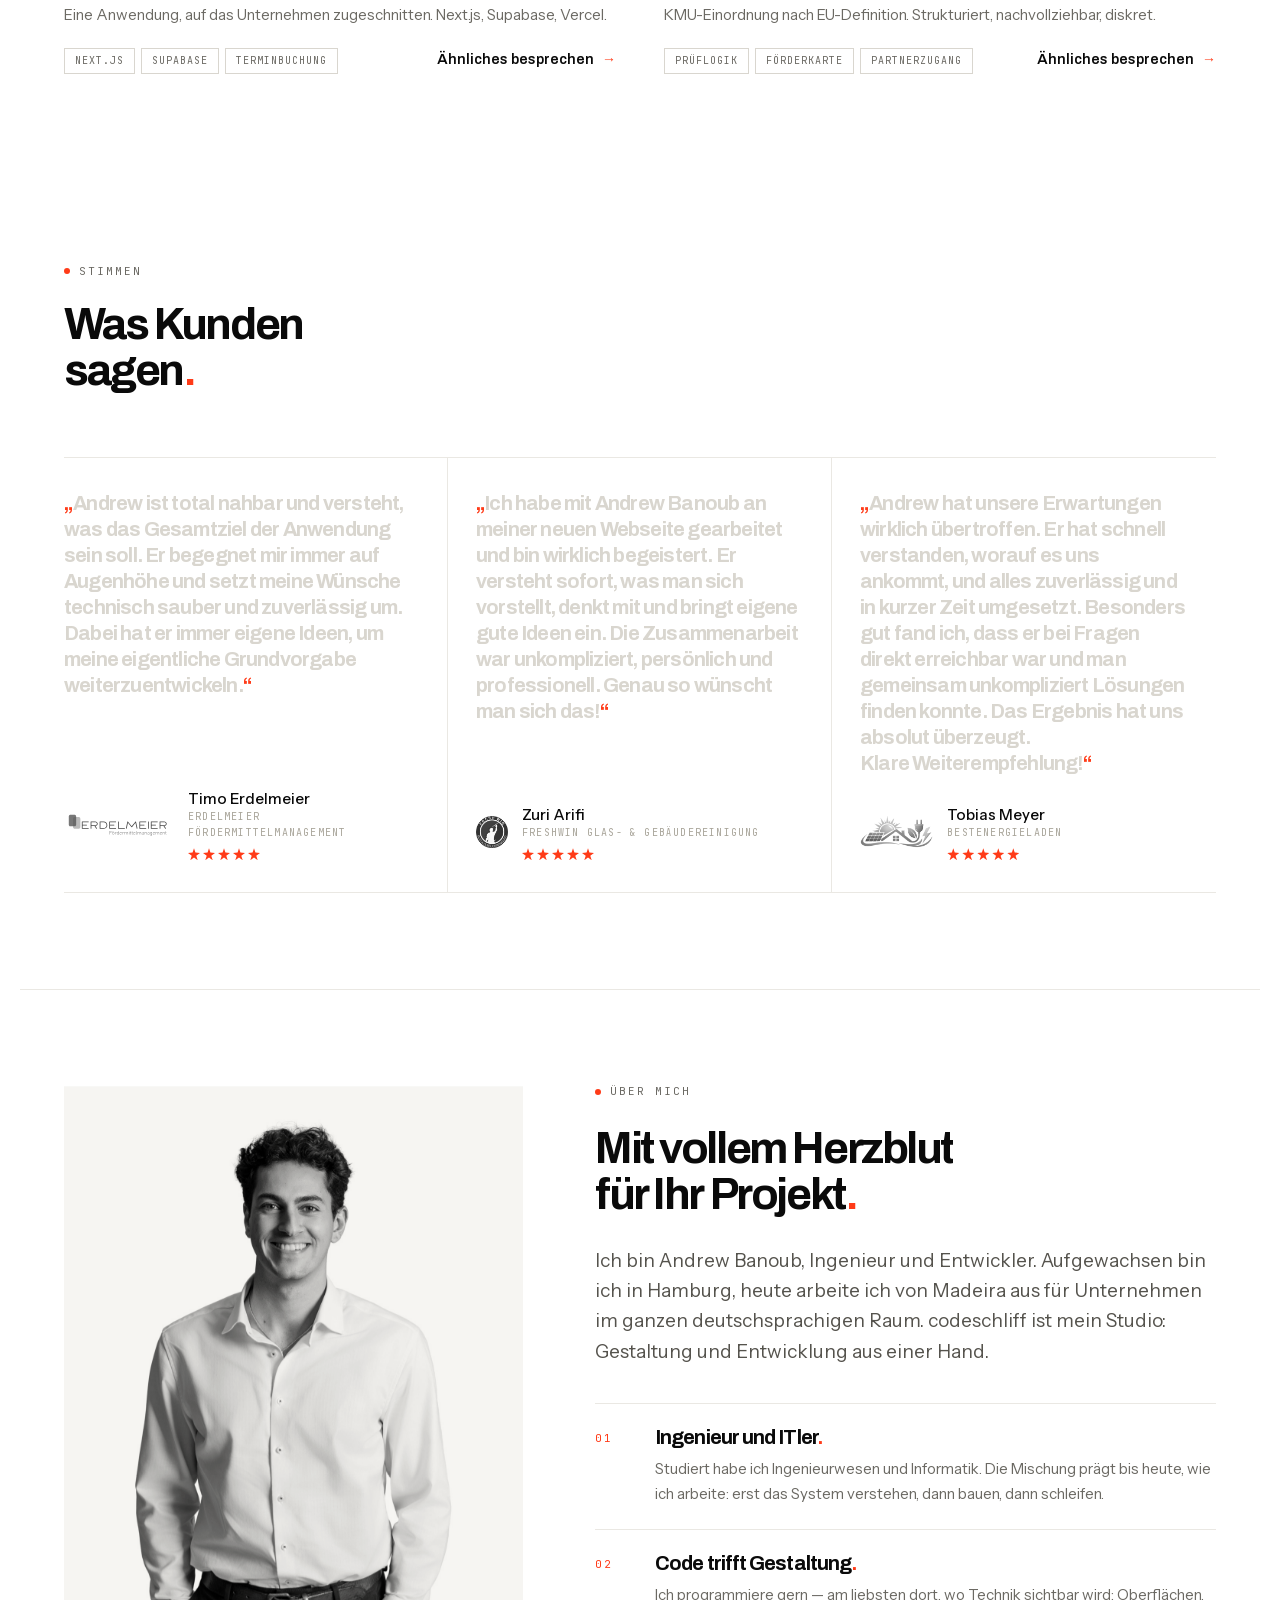
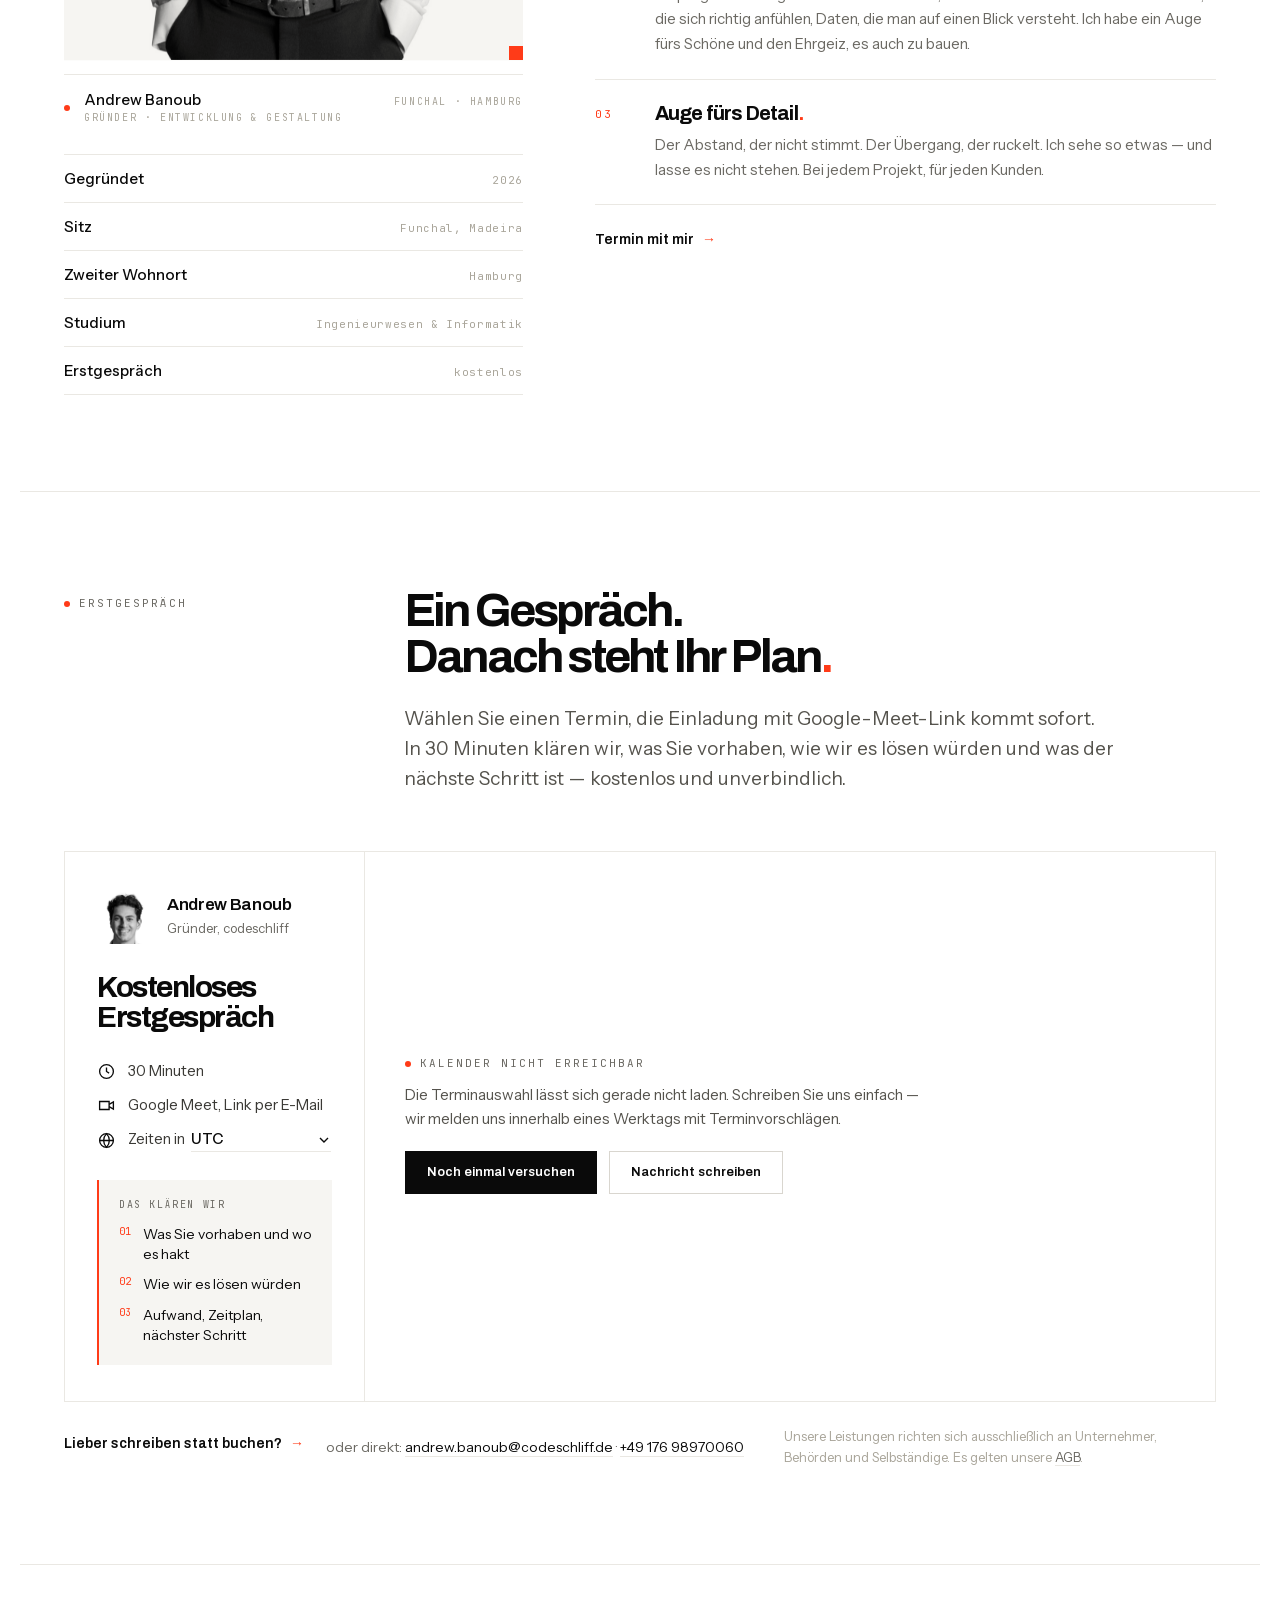
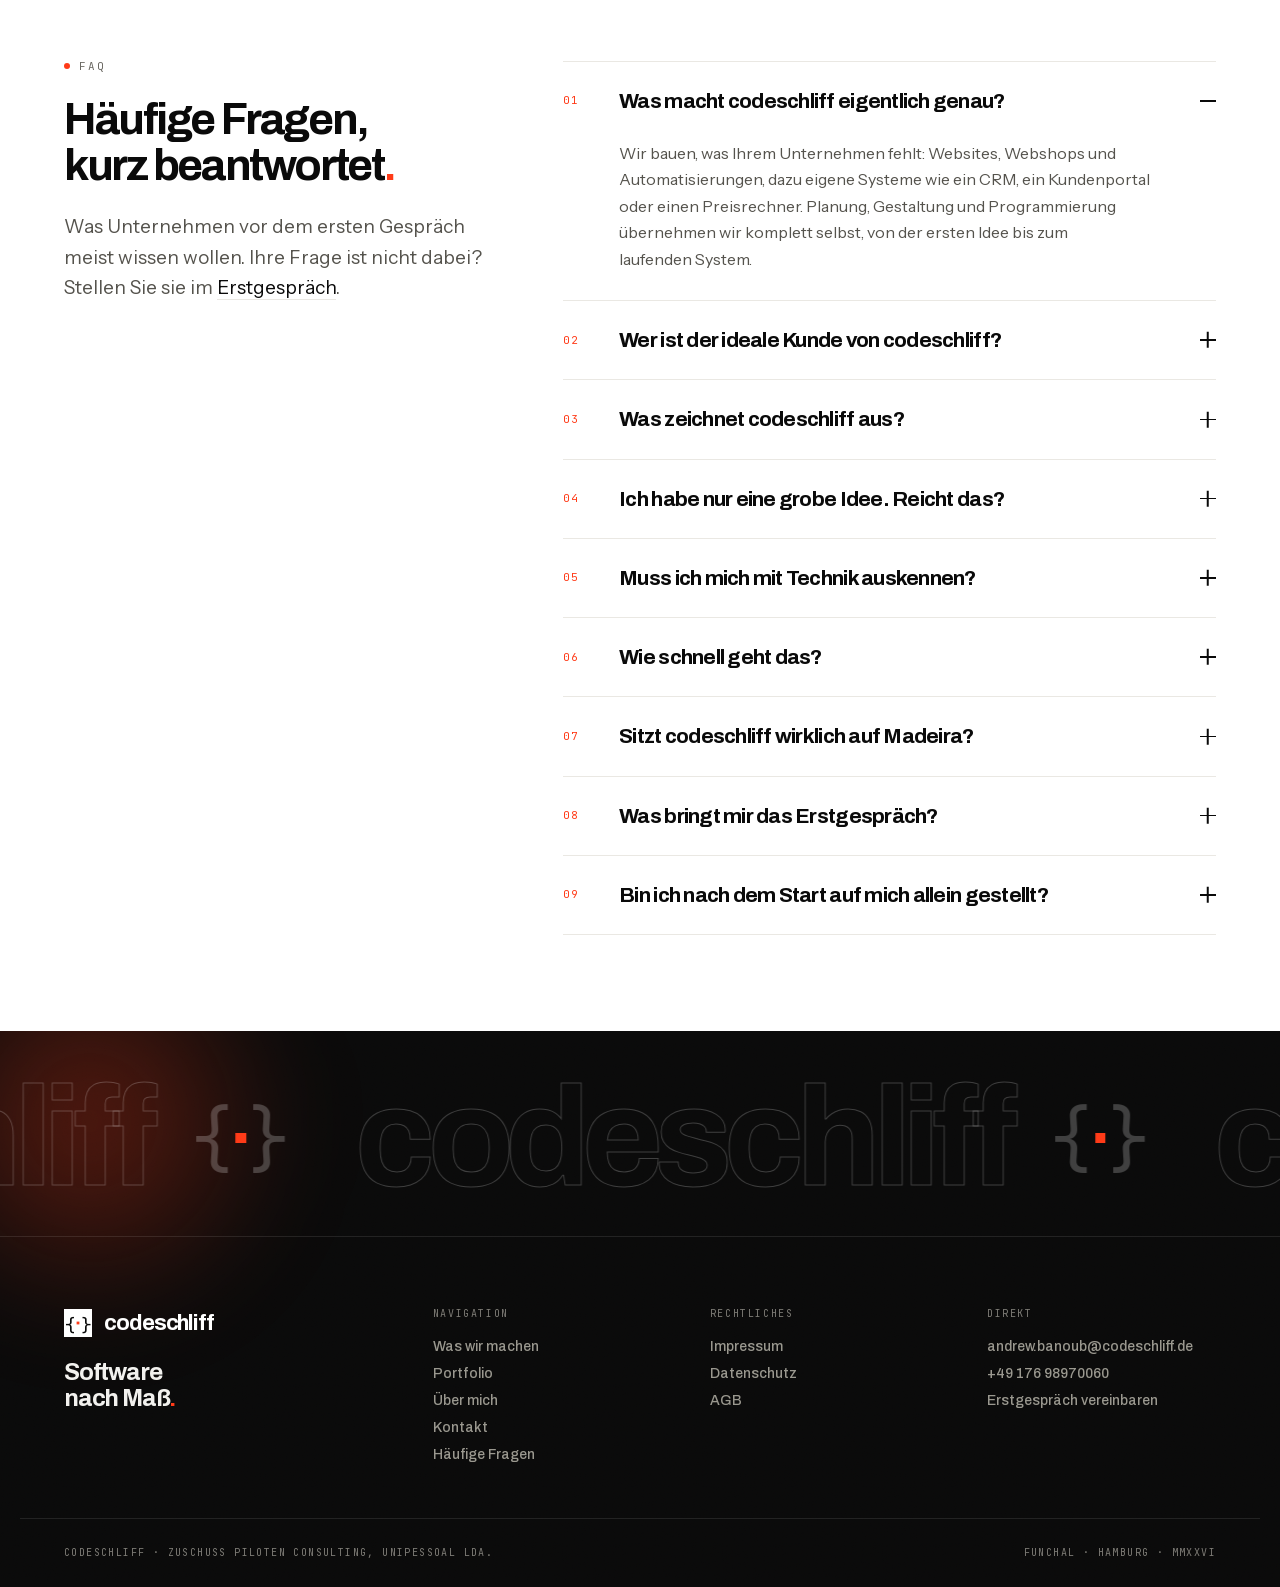
==== commit 14508609: "Firmenname zurueck auf Zuschuss Piloten Consulting, Unipessoal Lda. Revert von 488f358. Die Umstellu" ====
--- a/index.html
+++ b/index.html
@@ -70,7 +70,7 @@
         "@id": "https://codeschliff.de/#organisation",
         "name": "codeschliff",
         "alternateName": "codeschliff.de",
-        "legalName": "Andrew Banoub International, Unipessoal Lda.",
+        "legalName": "Zuschuss Piloten Consulting, Unipessoal Lda.",
         "url": "https://codeschliff.de/",
         "logo": {
           "@type": "ImageObject",
@@ -277,7 +277,7 @@
           "width": 1200,
           "height": 630
         },
-        "dateModified": "2026-11-05",
+        "dateModified": "2026-11-03",
         "mainEntity": [
           {
             "@type": "Question",
@@ -1292,7 +1292,7 @@
       </div>
     </div>
     <div class="footer__meta">
-      <span>codeschliff · Andrew Banoub International, Unipessoal Lda.</span>
+      <span>codeschliff · Zuschuss Piloten Consulting, Unipessoal Lda.</span>
       <span>Funchal · Hamburg · MMXXVI</span>
     </div>
   </footer>
